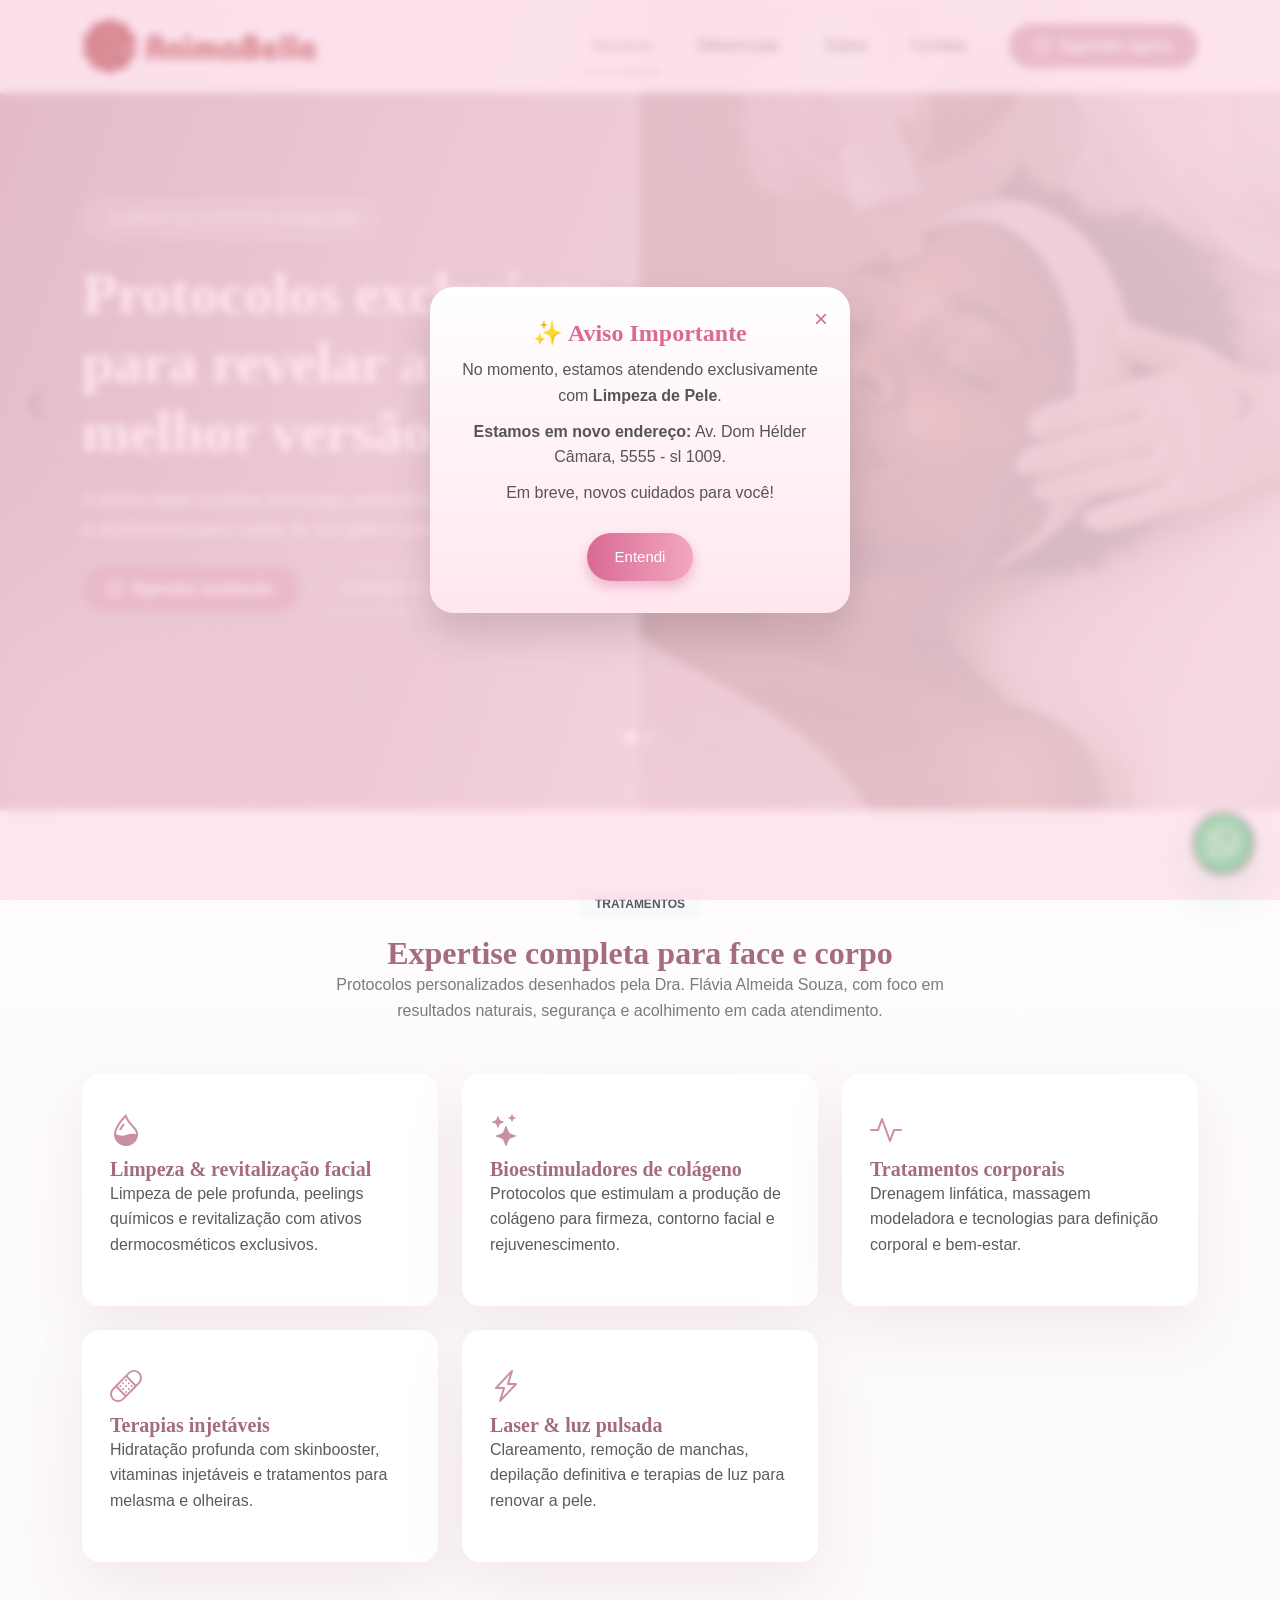
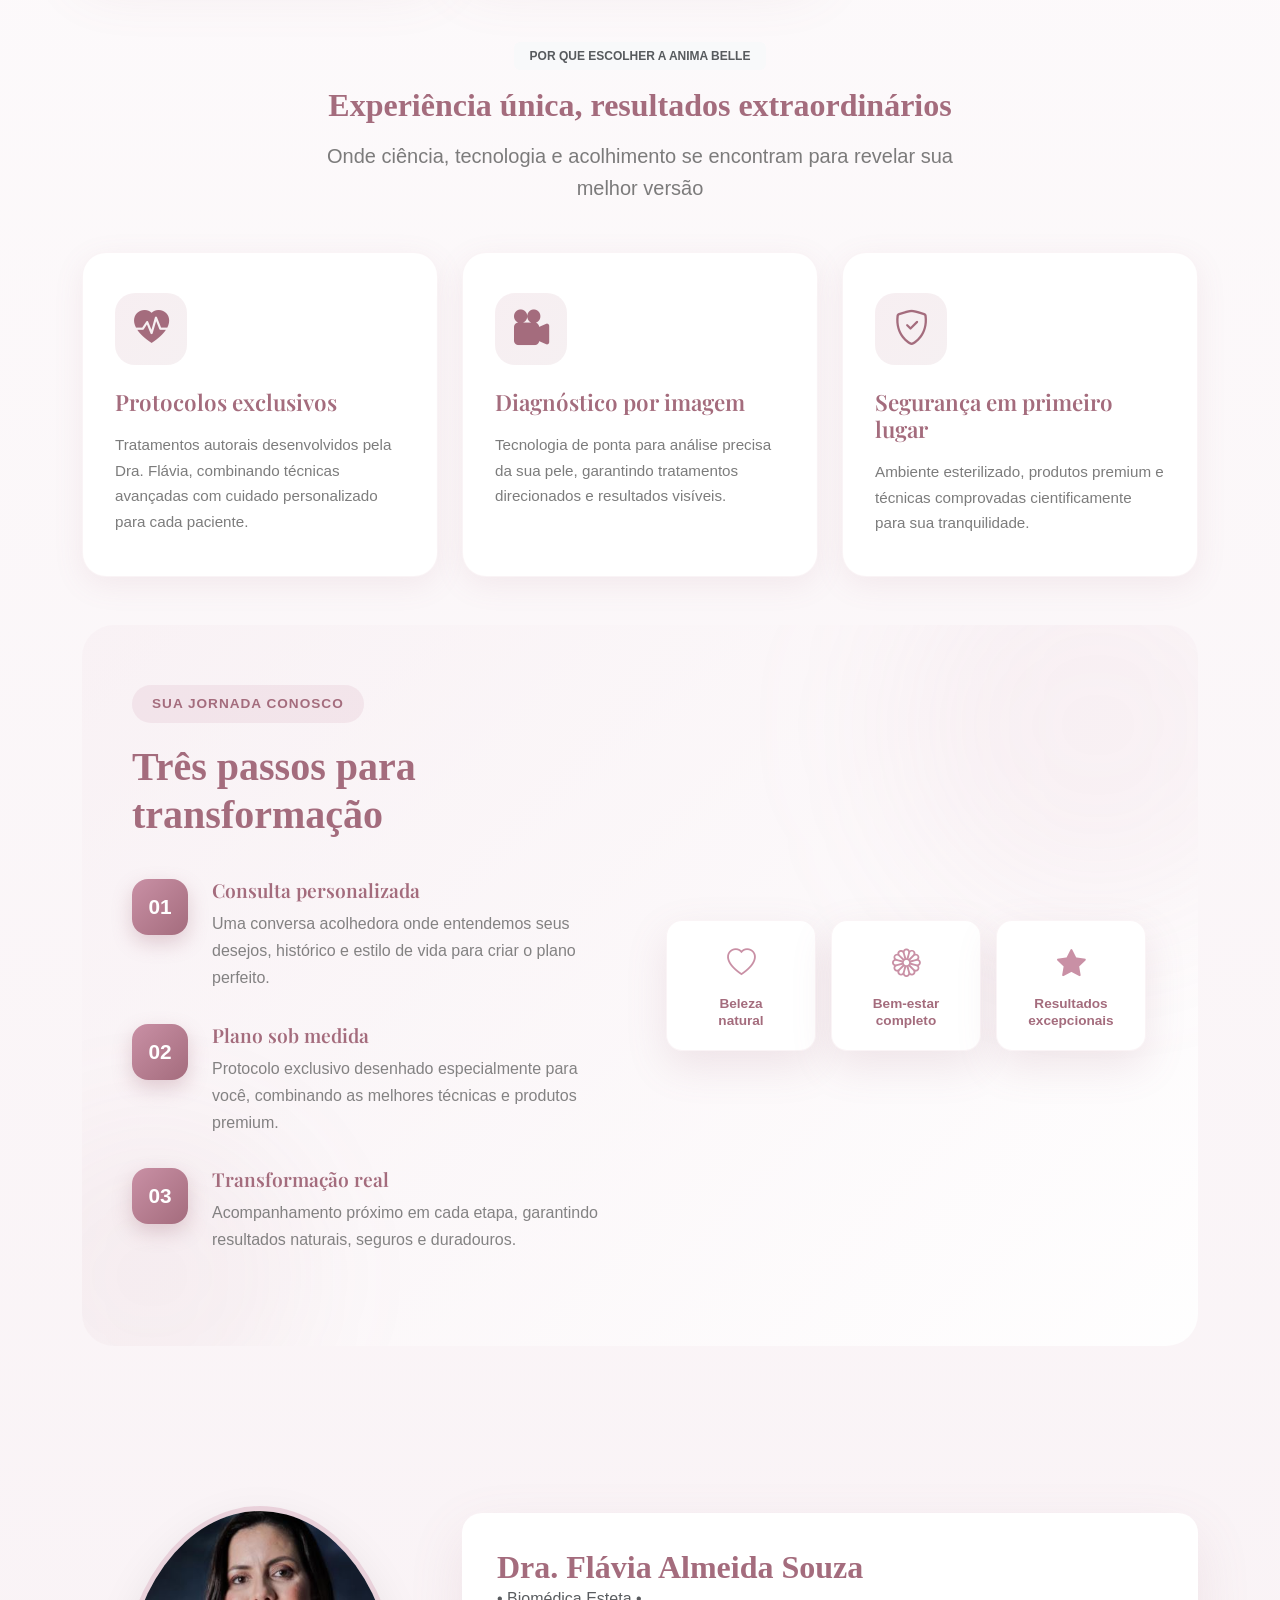
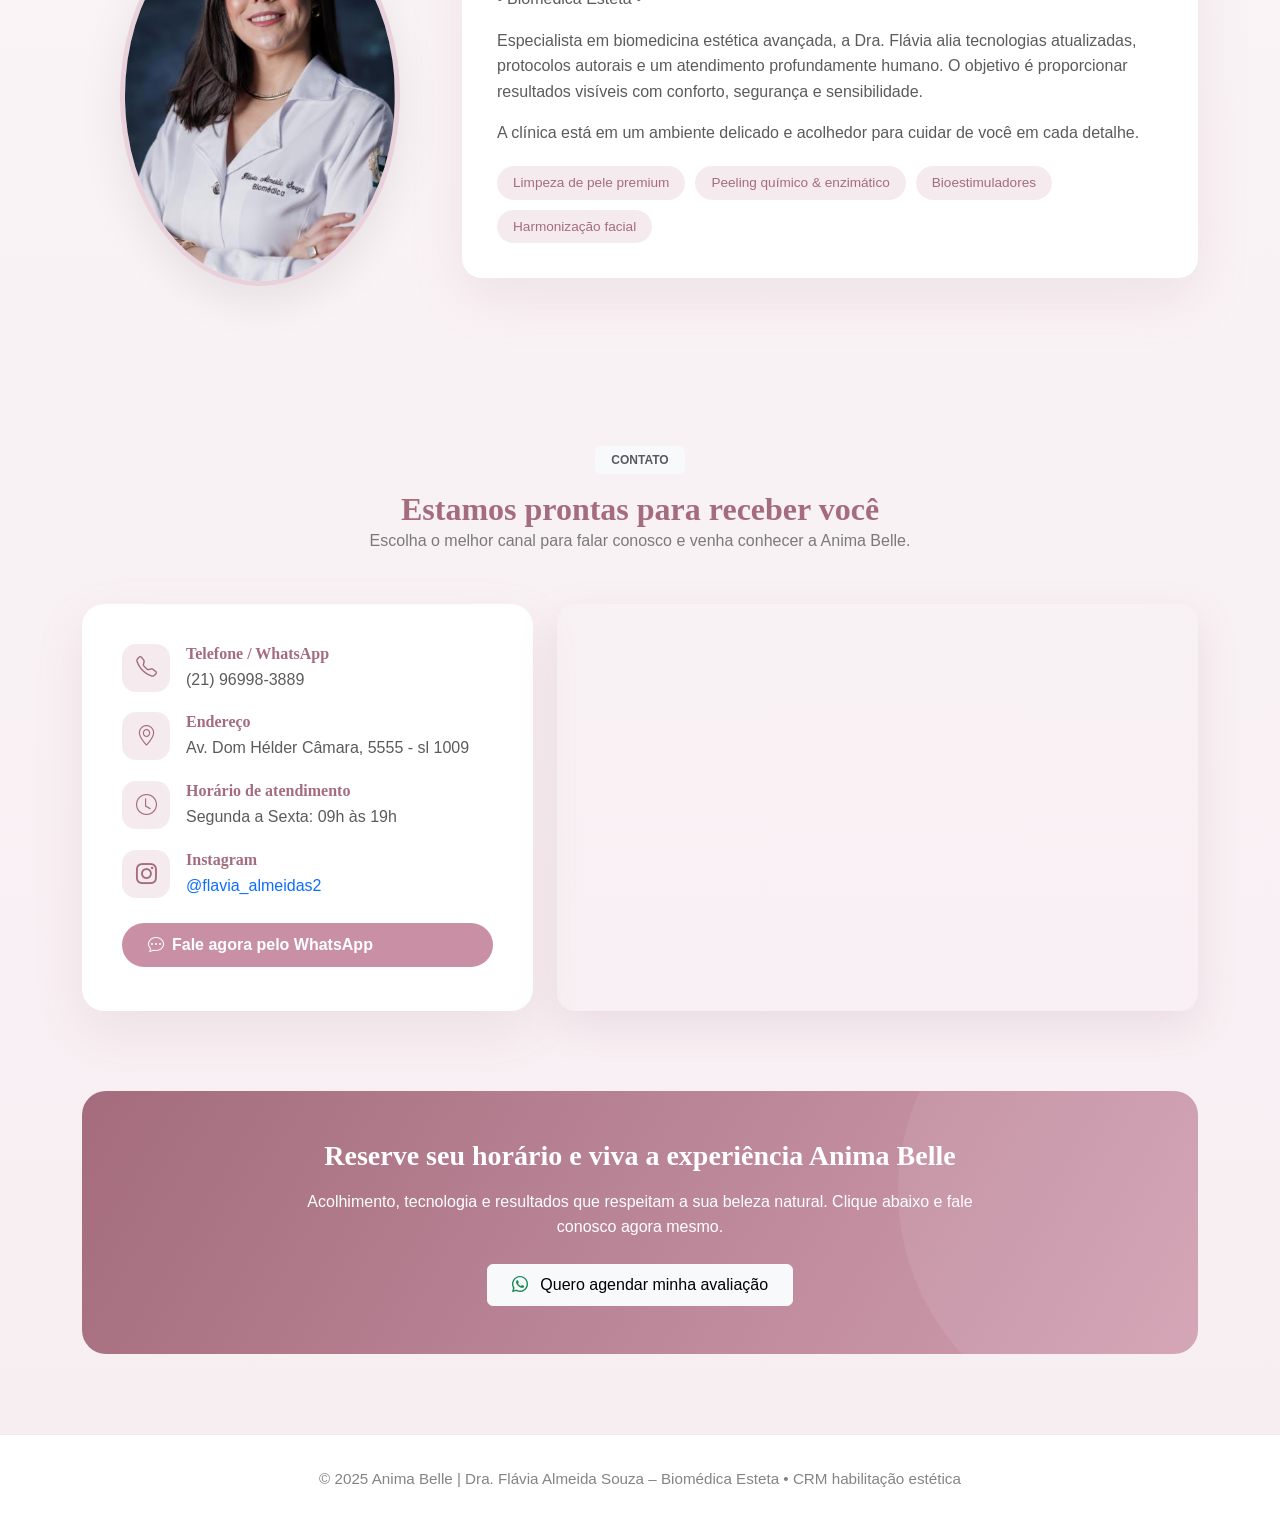
==== index.html @ 389ab857 "Update index.html" ====
<!DOCTYPE html>
<html lang="pt-BR">
<head>
  <meta charset="UTF-8">
  <meta name="viewport" content="width=device-width, initial-scale=1.0">
  <meta http-equiv="X-UA-Compatible" content="IE=edge">
  
  <!-- Primary Meta Tags -->
  <title>AnimaBelle | Clínica de Estética Avançada no Méier, Rio de Janeiro</title>
  <meta name="title" content="AnimaBelle | Clínica de Estética Avançada no Méier, Rio de Janeiro">
  <meta name="description" content="Clínica de estética avançada com protocolos exclusivos da Dra. Flávia Almeida Souza. Tratamentos faciais e corporais no Rio de Janeiro.">
  <meta name="keywords" content="clínica estética, estética facial, estética corporal, Méier, Rio de Janeiro, Dra. Flávia Almeida Souza, biomedicina estética">
  <meta name="author" content="AnimaBelle">
  <meta name="robots" content="index, follow">
  <meta name="language" content="Portuguese">
  
  <!-- Open Graph / Facebook -->
  <meta property="og:type" content="website">
  <meta property="og:url" content="https://animabelle.com.br/">
  <meta property="og:title" content="AnimaBelle | Clínica de Estética Avançada">
  <meta property="og:description" content="Protocolos exclusivos para revelar a sua melhor versão. Clínica de estética avançada no Méier, Rio de Janeiro.">
  <meta property="og:image" content="https://animabelle.com.br/imagens/logo4.png">
  
  <!-- Twitter -->
  <meta property="twitter:card" content="summary_large_image">
  <meta property="twitter:url" content="https://animabelle.com.br/">
  <meta property="twitter:title" content="AnimaBelle | Clínica de Estética Avançada">
  <meta property="twitter:description" content="Protocolos exclusivos para revelar a sua melhor versão. Clínica de estética avançada no Méier, Rio de Janeiro.">
  <meta property="twitter:image" content="https://animabelle.com.br/imagens/logo2.png">
  
  <!-- Favicon (URL absoluta para o Google exibir o logo nos resultados de busca) -->
  <link rel="icon" type="image/png" sizes="48x48" href="https://www.animabelle.com.br/imagens/logo2.png">
  <link rel="icon" type="image/png" sizes="32x32" href="https://www.animabelle.com.br/imagens/logo2.png">
  <link rel="icon" type="image/png" sizes="16x16" href="https://www.animabelle.com.br/imagens/logo2.png">
  <link rel="apple-touch-icon" sizes="180x180" href="https://www.animabelle.com.br/imagens/logo2.png">
  <link rel="shortcut icon" href="https://www.animabelle.com.br/imagens/logo2.png">
  
  <!-- Preconnect para performance -->
  <link rel="preconnect" href="https://fonts.googleapis.com">
  <link rel="preconnect" href="https://fonts.gstatic.com" crossorigin>
  <link rel="dns-prefetch" href="https://cdn.jsdelivr.net">
  <link rel="dns-prefetch" href="https://www.googletagmanager.com">
  
  <!-- Google Analytics -->
  <script async src="https://www.googletagmanager.com/gtag/js?id=G-XXXXXXXXXX"></script>
  <script>
    window.dataLayer = window.dataLayer || [];
    function gtag(){dataLayer.push(arguments);}
    gtag('js', new Date());
    gtag('config', 'G-XXXXXXXXXX', {
      'anonymize_ip': true,
      'cookie_flags': 'SameSite=None;Secure'
    });
  </script>

  <!-- Stylesheets -->
  <link href="https://cdn.jsdelivr.net/npm/bootstrap@5.3.3/dist/css/bootstrap.min.css" rel="stylesheet" crossorigin="anonymous">
  <link href="https://fonts.googleapis.com/css2?family=Playfair+Display:wght@500;700&family=Poppins:wght@300;400;600&display=swap" rel="stylesheet" crossorigin="anonymous">
  <link rel="stylesheet" href="https://cdn.jsdelivr.net/npm/bootstrap-icons@1.11.3/font/bootstrap-icons.min.css" crossorigin="anonymous">
  <link rel="stylesheet" href="css/style.css">
  
  <!-- Fallback para navegadores antigos -->
  <style>
    /* Fallback caso CSS não carregue */
    body { font-family: Arial, sans-serif; }
    h1, h2, h3, h4, h5, h6 { font-family: Georgia, serif; }
  </style>
</head>
<body>
  <nav class="navbar navbar-expand-lg navbar-light fixed-top">
    <div class="container py-2">
      <a class="navbar-brand" href="#hero" aria-label="AnimaBelle - Página inicial">
        <img src="imagens/logo1.png" alt="AnimaBelle - Clínica de Estética Avançada" width="150" height="50" loading="eager">
      </a>
      <button class="navbar-toggler" type="button" data-bs-toggle="collapse" data-bs-target="#navbarMenu" aria-controls="navbarMenu" aria-expanded="false" aria-label="Alternar navegação">
        <span class="navbar-toggler-icon"></span>
      </button>
      <div class="collapse navbar-collapse" id="navbarMenu">
        <ul class="navbar-nav ms-auto align-items-lg-center gap-lg-2">
          <li class="nav-item"><a class="nav-link active" href="#servicos">Serviços</a></li>
          <li class="nav-item"><a class="nav-link" href="#diferenciais">Diferenciais</a></li>
          <li class="nav-item"><a class="nav-link" href="#sobre">Sobre</a></li>
          <li class="nav-item"><a class="nav-link" href="#contato">Contato</a></li>
          <li class="nav-item ms-lg-3">
            <a href="#" target="_blank" class="btn btn-highlight wa-link">
              <i class="bi bi-whatsapp"></i> Agendar agora
            </a>
          </li>
        </ul>
      </div>
    </div>
  </nav>

  <section id="hero">
    <div id="heroCarousel" class="carousel slide carousel-fade hero-carousel" data-bs-ride="carousel">
      <div class="carousel-indicators">
        <button type="button" data-bs-target="#heroCarousel" data-bs-slide-to="0" class="active" aria-current="true" aria-label="Banner 1"></button>
        <button type="button" data-bs-target="#heroCarousel" data-bs-slide-to="1" aria-label="Banner 2"></button>
      </div>
      <div class="carousel-inner">
        <div class="carousel-item active">
          <div class="hero hero-slide hero-slide-1">
            <div class="container">
              <div class="row align-items-center g-4">
                <div class="col-lg-6">
                  <div class="hero-content">
                    <div class="badge-soft">
                      <i class="bi bi-sparkles"></i> Clínica de Estética Avançada
                    </div>
                    <h1>Protocolos exclusivos para revelar a sua melhor versão</h1>
                    <p class="lead mb-4">A Anima Belle combina tecnologia avançada, conhecimento científico e acolhimento para cuidar da sua pele e autoestima em cada etapa.</p>
                    <div class="d-flex flex-wrap gap-3">
                      <a href="#" target="_blank" class="btn btn-highlight wa-link">
                        <i class="bi bi-whatsapp"></i> Agendar avaliação
                      </a>
                      <a href="#servicos" class="btn btn-outline-light px-4 py-2">Conheça os serviços</a>
                    </div>
                  </div>
                </div>
              </div>
            </div>
          </div>
        </div>
        <div class="carousel-item">
          <div class="hero hero-slide hero-slide-2">
            <div class="container">
              <div class="row align-items-center g-4">
                <div class="col-lg-6">
                  <div class="hero-content">
                    <div class="badge-soft">
                      <i class="bi bi-heart-pulse"></i> Experiência premium
                    </div>
                    <h1>Resultados naturais com cuidado acolhedor</h1>
                    <p class="lead mb-4">De procedimentos faciais a corporais, cada protocolo é personalizado para que você se sinta confiante, radiante e tranquila em cada visita.</p>
                    <div class="d-flex flex-wrap gap-3">
                      <a href="#" target="_blank" class="btn btn-highlight wa-link">
                        <i class="bi bi-calendar-heart"></i> Agende sua consulta
                      </a>
                      <a href="#sobre" class="btn btn-outline-light px-4 py-2">Conheça a Dra. Flávia</a>
                    </div>
                  </div>
                </div>
              </div>
            </div>
          </div>
        </div>
      </div>
      <button class="carousel-control-prev" type="button" data-bs-target="#heroCarousel" data-bs-slide="prev">
        <span class="carousel-control-prev-icon" aria-hidden="true"></span>
        <span class="visually-hidden">Anterior</span>
      </button>
      <button class="carousel-control-next" type="button" data-bs-target="#heroCarousel" data-bs-slide="next">
        <span class="carousel-control-next-icon" aria-hidden="true"></span>
        <span class="visually-hidden">Próximo</span>
      </button>
    </div>
  </section>

  <section id="servicos">
    <div class="container">
      <div class="section-header text-center">
        <span class="badge bg-light text-uppercase text-muted px-3 py-2 mb-3">Tratamentos</span>
        <h2>Expertise completa para face e corpo</h2>
        <p>Protocolos personalizados desenhados pela Dra. Flávia Almeida Souza, com foco em resultados naturais, segurança e acolhimento em cada atendimento.</p>
      </div>

      <div class="row g-4">
        <div class="col-md-6 col-lg-4">
          <div class="service-card">
            <i class="bi bi-droplet-half"></i>
            <h5>Limpeza & revitalização facial</h5>
            <p>Limpeza de pele profunda, peelings químicos e revitalização com ativos dermocosméticos exclusivos.</p>
          </div>
        </div>
        <div class="col-md-6 col-lg-4">
          <div class="service-card">
            <i class="bi bi-stars"></i>
            <h5>Bioestimuladores de colágeno</h5>
            <p>Protocolos que estimulam a produção de colágeno para firmeza, contorno facial e rejuvenescimento.</p>
          </div>
        </div>
        <div class="col-md-6 col-lg-4">
          <div class="service-card">
            <i class="bi bi-activity"></i>
            <h5>Tratamentos corporais</h5>
            <p>Drenagem linfática, massagem modeladora e tecnologias para definição corporal e bem-estar.</p>
          </div>
        </div>
        <div class="col-md-6 col-lg-4">
          <div class="service-card">
            <i class="bi bi-bandaid"></i>
            <h5>Terapias injetáveis</h5>
            <p>Hidratação profunda com skinbooster, vitaminas injetáveis e tratamentos para melasma e olheiras.</p>
          </div>
        </div>
        <div class="col-md-6 col-lg-4">
          <div class="service-card">
            <i class="bi bi-lightning-charge"></i>
            <h5>Laser & luz pulsada</h5>
            <p>Clareamento, remoção de manchas, depilação definitiva e terapias de luz para renovar a pele.</p>
          </div>
        </div>
              </div>
    </div>
  </section>

  <section id="diferenciais" class="pt-0">
    <div class="container">
      <div class="section-header text-center mb-5">
        <span class="badge bg-light text-uppercase text-muted px-3 py-2 mb-3">Por que escolher a Anima Belle</span>
        <h2 class="mb-3">Experiência única, resultados extraordinários</h2>
        <p class="lead">Onde ciência, tecnologia e acolhimento se encontram para revelar sua melhor versão</p>
      </div>

      <div class="row g-4 mb-5">
        <div class="col-lg-4 col-md-6">
          <div class="differential-card">
            <div class="differential-icon">
              <i class="bi bi-heart-pulse-fill"></i>
            </div>
            <h4>Protocolos exclusivos</h4>
            <p class="mb-0">Tratamentos autorais desenvolvidos pela Dra. Flávia, combinando técnicas avançadas com cuidado personalizado para cada paciente.</p>
          </div>
        </div>
        <div class="col-lg-4 col-md-6">
          <div class="differential-card">
            <div class="differential-icon">
              <i class="bi bi-camera-reels-fill"></i>
            </div>
            <h4>Diagnóstico por imagem</h4>
            <p class="mb-0">Tecnologia de ponta para análise precisa da sua pele, garantindo tratamentos direcionados e resultados visíveis.</p>
          </div>
        </div>
        <div class="col-lg-4 col-md-6">
          <div class="differential-card">
            <div class="differential-icon">
              <i class="bi bi-shield-check"></i>
            </div>
            <h4>Segurança em primeiro lugar</h4>
            <p class="mb-0">Ambiente esterilizado, produtos premium e técnicas comprovadas cientificamente para sua tranquilidade.</p>
          </div>
        </div>
      </div>

      <div class="journey-section">
        <div class="row align-items-center g-5">
          <div class="col-lg-6">
            <div class="journey-content">
              <span class="journey-badge">Sua jornada conosco</span>
              <h2 class="mb-4">Três passos para transformação</h2>
              <div class="journey-steps">
                <div class="journey-step">
                  <div class="journey-step-number">01</div>
                  <div class="journey-step-content">
                    <h5>Consulta personalizada</h5>
                    <p>Uma conversa acolhedora onde entendemos seus desejos, histórico e estilo de vida para criar o plano perfeito.</p>
                  </div>
                </div>
                <div class="journey-step">
                  <div class="journey-step-number">02</div>
                  <div class="journey-step-content">
                    <h5>Plano sob medida</h5>
                    <p>Protocolo exclusivo desenhado especialmente para você, combinando as melhores técnicas e produtos premium.</p>
                  </div>
                </div>
                <div class="journey-step">
                  <div class="journey-step-number">03</div>
                  <div class="journey-step-content">
                    <h5>Transformação real</h5>
                    <p>Acompanhamento próximo em cada etapa, garantindo resultados naturais, seguros e duradouros.</p>
                  </div>
                </div>
              </div>
            </div>
          </div>
          <div class="col-lg-6">
            <div class="journey-visual">
              <div class="journey-card journey-card-1">
                <i class="bi bi-heart"></i>
                <span>Beleza<br>natural</span>
              </div>
              <div class="journey-card journey-card-2">
                <i class="bi bi-flower1"></i>
                <span>Bem-estar<br>completo</span>
              </div>
              <div class="journey-card journey-card-3">
                <i class="bi bi-star-fill"></i>
                <span>Resultados<br>excepcionais</span>
              </div>
            </div>
          </div>
        </div>
      </div>
    </div>
  </section>

  <section id="sobre">
    <div class="container">
      <div class="row align-items-center g-4">
        <div class="col-lg-4 text-center">
          <img src="Flavia.JPG" alt="Dra. Flávia Almeida Souza - Biomédica Esteta especialista em estética avançada" class="profile-img" width="280" height="380" loading="lazy">
        </div>
        <div class="col-lg-8">
          <div class="about-card">
            <h2>Dra. Flávia Almeida Souza</h2>
            <p class="text-muted mb-3">• Biomédica Esteta •</p>
            <p>Especialista em biomedicina estética avançada, a Dra. Flávia alia tecnologias atualizadas, protocolos autorais e um atendimento profundamente humano. O objetivo é proporcionar resultados visíveis com conforto, segurança e sensibilidade.</p>
            <p>A clínica está em um ambiente delicado e acolhedor para cuidar de você em cada detalhe.</p>
            <div class="tag-list">
              <span>Limpeza de pele premium</span>
              <span>Peeling químico & enzimático</span>
              <span>Bioestimuladores</span>
              <span>Harmonização facial</span>
            </div>
          </div>
        </div>
      </div>
    </div>
  </section>



  <section id="contato">
    <div class="container">
      <div class="section-header text-center">
        <span class="badge bg-light text-uppercase text-muted px-3 py-2 mb-3">Contato</span>
        <h2>Estamos prontas para receber você</h2>
        <p>Escolha o melhor canal para falar conosco e venha conhecer a Anima Belle.</p>
      </div>
      <div class="row g-4 align-items-stretch">
        <div class="col-lg-5">
          <div class="contact-section h-100">
            <div class="contact-item">
              <div class="contact-icon"><i class="bi bi-telephone"></i></div>
              <div>
                <h6 class="mb-1">Telefone / WhatsApp</h6>
                <a href="#" target="_blank" class="text-decoration-none text-reset wa-link"><span class="wa-display"></span></a>
              </div>
            </div>
            <div class="contact-item">
              <div class="contact-icon"><i class="bi bi-geo-alt"></i></div>
              <div>
                <h6 class="mb-1">Endereço</h6>
                <p class="mb-0">Av. Dom Hélder Câmara, 5555 - sl 1009</p>
                <small class="text-muted"></small>
              </div>
            </div>
            <div class="contact-item">
              <div class="contact-icon"><i class="bi bi-clock"></i></div>
              <div>
                <h6 class="mb-1">Horário de atendimento</h6>
                <p class="mb-0">Segunda a Sexta: 09h às 19h</p>
              </div>
            </div>
            <div class="contact-item mb-0">
              <div class="contact-icon"><i class="bi bi-instagram"></i></div>
              <div>
                <h6 class="mb-1">Instagram</h6>
                <a href="https://www.instagram.com/flavia_almeidas2" target="_blank" class="text-decoration-none">@flavia_almeidas2</a>
              </div>
            </div>
            <div class="mt-4">
              <a href="#" target="_blank" class="btn btn-highlight w-100 wa-link">
                <i class="bi bi-chat-dots"></i> Fale agora pelo WhatsApp
              </a>
            </div>
          </div>
        </div>
        <div class="col-lg-7">
          <div class="map-container">
            <iframe 
              src="https://www.google.com/maps?q=Av.+Dom+Hélder+Câmara,+5555+-+sl+1009,+Rio+de+Janeiro&output=embed" 
              title="Localização da Clínica AnimaBelle - Av. Dom Hélder Câmara, 5555"
              allowfullscreen 
              loading="lazy"
              aria-label="Mapa com localização da Clínica AnimaBelle">
            </iframe>
          </div>
        </div>
      </div>
    </div>
  </section>

  <section class="pt-0">
    <div class="container">
      <div class="cta-banner">
        <div class="row align-items-center justify-content-center">
          <div class="col-lg-8">
            <h3 class="mb-3 text-white">Reserve seu horário e viva a experiência Anima Belle</h3>
            <p class="mb-4">Acolhimento, tecnologia e resultados que respeitam a sua beleza natural. Clique abaixo e fale conosco agora mesmo.</p>
            <a href="#" target="_blank" class="btn btn-light px-4 py-2 wa-link">
              <i class="bi bi-whatsapp text-success me-2"></i> Quero agendar minha avaliação
            </a>
          </div>
        </div>
      </div>
    </div>
  </section>

  <!-- Botão flutuante: abre a caixa de conversa -->
  <button type="button" class="whatsapp-float chat-widget-toggle" id="chatWidgetToggle" aria-label="Abrir chat - Como podemos te ajudar?">
    <i class="bi bi-whatsapp"></i>
  </button>

  <!-- Caixa de conversa (chat widget) estilo chatbot -->
  <div id="chatWidget" class="chat-widget" aria-hidden="true">
    <div class="chat-widget-box">
      <div class="chat-widget-header">
        <div class="chat-widget-header-info">
          <span class="chat-widget-title">AnimaBelle</span>
          <span class="chat-widget-subtitle">Como podemos te ajudar?</span>
        </div>
        <button type="button" class="chat-widget-close" id="chatWidgetClose" aria-label="Fechar chat">
          <i class="bi bi-x-lg"></i>
        </button>
      </div>
      <div class="chat-widget-body">
        <div class="chat-step chat-step-home" id="chatStepHome">
          <div class="chat-msg chat-msg-bot">
            <p>Olá! Que bom ter você aqui 😊</p>
            <p>Sou a assistente virtual da AnimaBelle e estou pronta para te ajudar no que precisar.</p>
            <p class="chat-msg-hint">Escolha uma opção abaixo ou fale direto conosco pelo WhatsApp:</p>
          </div>
          <div class="chat-quick-actions">
            <button type="button" class="chat-quick-btn" data-action="agendar">
              <i class="bi bi-calendar-check"></i> Agendar avaliação
            </button>
            <button type="button" class="chat-quick-btn" data-action="servicos">
              <i class="bi bi-stars"></i> Conhecer os serviços
            </button>
            <button type="button" class="chat-quick-btn chat-quick-wa" data-action="whatsapp">
              <i class="bi bi-whatsapp"></i> Falar no WhatsApp
            </button>
          </div>
        </div>
        <div class="chat-step chat-step-agendar" id="chatStepAgendar" hidden>
          <div class="chat-msg chat-msg-bot">
            <p>Ótimo! Para agendar sua avaliação, preencha seus dados abaixo. Em seguida você será direcionado ao nosso WhatsApp.</p>
          </div>
          <form id="chatFormAgendar" class="chat-form-agendar" novalidate>
            <div class="chat-form-group">
              <label for="chatNome">Nome completo</label>
              <input type="text" id="chatNome" name="nome" required placeholder="Seu nome completo" autocomplete="name">
            </div>
            <div class="chat-form-group">
              <label for="chatEmail">E-mail</label>
              <input type="email" id="chatEmail" name="email" required placeholder="seu@email.com" autocomplete="email">
            </div>
            <div class="chat-form-group">
              <label for="chatCelular">Celular (WhatsApp)</label>
              <input type="tel" id="chatCelular" name="celular" required placeholder="(21) 99999-9999" autocomplete="tel">
            </div>
            <div class="chat-form-actions">
              <button type="button" class="chat-btn-back" id="chatAgendarVoltar">Voltar</button>
              <button type="submit" class="chat-btn-submit" id="chatBtnSubmit">
                <i class="bi bi-send"></i> Enviar
              </button>
            </div>
          </form>
        </div>
        <div class="chat-step chat-step-success" id="chatStepSuccess" hidden>
          <div class="chat-msg chat-msg-bot chat-msg-success">
            <p><i class="bi bi-check-circle-fill"></i></p>
            <p><strong>Recebemos seus dados!</strong></p>
            <p>Em breve entramos em contato pelo WhatsApp. Você também pode nos chamar agora:</p>
          </div>
          <button type="button" class="chat-quick-btn chat-quick-wa" id="chatAbrirWhatsApp">
            <i class="bi bi-whatsapp"></i> Abrir WhatsApp agora
          </button>
        </div>
      </div>
    </div>
  </div>

  <footer class="text-center">
    <div class="container">
      <p>© 2025 Anima Belle | Dra. Flávia Almeida Souza – Biomédica Esteta • CRM habilitação estética</p>
    </div>
  </footer>

  <!-- Scripts -->
  <script src="https://cdn.jsdelivr.net/npm/bootstrap@5.3.3/dist/js/bootstrap.bundle.min.js"></script>
  <script src="js/main.js" defer></script>


  <!-- POP-UP INFORMATIVO-->
<div id="avisoPopup" class="popup-overlay">
  <div class="popup-box">
    <button class="popup-close" id="btnFechar">×</button>
    <h2>✨ Aviso Importante</h2>
    <p>
      No momento, estamos atendendo exclusivamente com
      <strong>Limpeza de Pele</strong>.
    </p>
    <p><strong>Estamos em novo endereço:</strong> Av. Dom Hélder Câmara, 5555 - sl 1009.</p>
    <p>Em breve, novos cuidados para você!</p>
    <button class="popup-btn" id="btnEntendi">Entendi</button>
  </div>
</div>
<script>
  const popup = document.getElementById("avisoPopup");
  const btnFechar = document.getElementById("btnFechar");
  const btnEntendi = document.getElementById("btnEntendi");

  function fecharPopup() {
    popup.style.display = "none";
  }

  btnFechar.addEventListener("click", fecharPopup);
  btnEntendi.addEventListener("click", fecharPopup);

  window.addEventListener("load", () => {
    popup.style.display = "flex";
  });
</script>




</body>
</html>
---- css/style.css ----
/* ============================================
   ANIMABELLE - CLÍNICA DE ESTÉTICA AVANÇADA
   Stylesheet Principal
   Versão: 1.0.0
   ============================================ */

/* ============================================
   1. VARIÁVEIS CSS (Custom Properties)
   ============================================ */
:root {
  --rosa-claro: #f7eef2;
  --rosa: #c990a5;
  --rosa-escuro: #a46c7d;
  --cinza: #5b5b5b;
  
  /* Transições padrão */
  --transition-base: 0.3s ease;
  --transition-slow: 0.4s ease;
  
  /* Espaçamentos */
  --spacing-xs: 0.5rem;
  --spacing-sm: 1rem;
  --spacing-md: 2rem;
  --spacing-lg: 3rem;
}

/* ============================================
   2. RESET E BASE
   ============================================ */
html {
  scroll-behavior: smooth;
  -webkit-font-smoothing: antialiased;
  -moz-osx-font-smoothing: grayscale;
}

body {
  font-family: 'Poppins', -apple-system, BlinkMacSystemFont, 'Segoe UI', Roboto, 'Helvetica Neue', Arial, sans-serif;
  background: #fff;
  background: linear-gradient(180deg, #fff 0%, #f7eef2 100%);
  background: linear-gradient(180deg, #fff 0%, var(--rosa-claro) 100%);
  color: #5b5b5b;
  color: var(--cinza);
  line-height: 1.6;
  overflow-x: hidden;
  margin: 0;
  padding: 0;
}

/* Tipografia */
h1, h2, h3, h4, h5, h6 {
  font-family: 'Playfair Display', Georgia, 'Times New Roman', serif;
  color: #a46c7d;
  color: var(--rosa-escuro);
  line-height: 1.2;
  font-weight: 600;
  margin: 0;
}

/* ============================================
   3. NAVEGAÇÃO (NAVBAR)
   ============================================ */
.navbar {
  background: rgba(255, 255, 255, 0.85);
  backdrop-filter: blur(10px);
  border-bottom: 1px solid rgba(201, 144, 165, 0.2);
  transition: all 0.3s ease;
}

.navbar.scrolled {
  background: #fff;
  box-shadow: 0 4px 14px rgba(0, 0, 0, 0.08);
}

.navbar-brand img {
  height: 50px;
  width: auto;
  display: block;
  transform: scale(1.2);
  transform-origin: left center;
}

.nav-link {
  position: relative;
  margin: 0 10px;
  font-weight: 500;
  color: var(--cinza) !important;
}

.nav-link::after {
  content: '';
  position: absolute;
  left: 0;
  bottom: -6px;
  width: 100%;
  height: 2px;
  background: var(--rosa);
  opacity: 0;
  transform: translateY(4px);
  transition: all 0.3s;
}

.nav-link:hover,
.nav-link.active {
  color: var(--rosa-escuro) !important;
}

.nav-link:hover::after,
.nav-link.active::after {
  opacity: 1;
  transform: translateY(0);
}

.navbar-toggler {
  border: none;
}

.navbar-toggler:focus {
  box-shadow: none;
}

.btn-highlight {
  display: inline-flex;
  align-items: center;
  gap: 8px;
  background: #c990a5;
  background: var(--rosa);
  color: #fff !important;
  border: none;
  border-radius: 999px;
  padding: 10px 26px;
  font-weight: 600;
  transition: all 0.3s ease;
  text-decoration: none;
  cursor: pointer;
}

.btn-highlight:hover {
  background: #a46c7d;
  background: var(--rosa-escuro);
  color: #fff !important;
  transform: translateY(-2px);
  text-decoration: none;
}

#hero {
  padding: 0;
}

.hero {
  position: relative;
  min-height: 90vh;
  display: flex;
  align-items: center;
  background: linear-gradient(110deg, rgba(164, 108, 125, 0.75), rgba(247, 238, 242, 0.65));
  color: #fff;
  overflow: hidden;
}

.hero::before,
.hero::after {
  content: '';
  position: absolute;
  border-radius: 50%;
  filter: blur(80px);
  opacity: 0.5;
  z-index: 0;
}

.hero::before {
  width: 420px;
  height: 420px;
  background: rgba(255, 255, 255, 0.15);
  top: -120px;
  right: -160px;
}

.hero::after {
  width: 360px;
  height: 360px;
  background: rgba(247, 238, 242, 0.4);
  bottom: -120px;
  left: -120px;
}

.hero-content {
  position: relative;
  z-index: 2;
  max-width: 550px;
}

.hero h1 {
  font-size: clamp(2.6rem, 5vw, 3.6rem);
  color: #fff;
  margin-bottom: 20px;
}

.hero .lead {
  font-size: 1.1rem;
  color: rgba(255, 255, 255, 0.9);
}

.hero-carousel .carousel-item {
  transition: opacity 0.8s ease-in-out;
}

.hero-carousel .carousel-item .hero {
  min-height: 90vh;
}

.hero-carousel .carousel-control-prev,
.hero-carousel .carousel-control-next {
  width: 4.5rem;
}

.hero-carousel .carousel-control-prev-icon,
.hero-carousel .carousel-control-next-icon {
  filter: invert(1);
}

.hero-carousel .carousel-indicators {
  bottom: 40px;
}

.hero-carousel .carousel-indicators [data-bs-target] {
  width: 12px;
  height: 12px;
  border-radius: 50%;
  background-color: rgba(255, 255, 255, 0.6);
}

.hero-carousel .carousel-indicators .active {
  background-color: #fff;
}


.hero-slide-1 {
  background: linear-gradient(110deg, rgba(164, 108, 125, 0.75), rgba(247, 238, 242, 0.65)),
    url('../imagens/banner1.png') center right/50% no-repeat;
}

.hero-slide-2 {
  background: linear-gradient(110deg, rgba(201, 144, 165, 0.75), rgba(164, 108, 125, 0.65)),
    url('../imagens/banner2.png') center right/50% no-repeat;
}

.badge-soft {
  background: rgba(255, 255, 255, 0.15);
  color: #fff;
  border: 1px solid rgba(255, 255, 255, 0.3);
  border-radius: 999px;
  padding: 8px 18px;
  font-size: 0.85rem;
  letter-spacing: 1px;
  text-transform: uppercase;
  margin-bottom: 20px;
  display: inline-flex;
  align-items: center;
  gap: 8px;
}

section {
  padding: 80px 0;
}

.section-header {
  max-width: 680px;
  margin: 0 auto 50px;
}

.section-header p {
  color: rgba(91, 91, 91, 0.8);
}

/* ============================================
   7. CARDS DE SERVIÇOS
   ============================================ */
.service-card {
  height: 100%;
  border: 0;
  border-radius: 18px;
  padding: 32px 28px;
  background: #fff;
  box-shadow: 0 22px 60px rgba(164, 108, 125, 0.12);
  transition: transform var(--transition-slow), box-shadow var(--transition-slow);
}

.service-card:hover {
  transform: translateY(-6px);
  box-shadow: 0 28px 70px rgba(164, 108, 125, 0.2);
}

.service-card i {
  font-size: 2rem;
  color: var(--rosa);
  margin-bottom: 18px;
}

.service-card h5 {
  color: var(--rosa-escuro);
  font-weight: 600;
}

.differential-card {
  background: #fff;
  border-radius: 24px;
  padding: 40px 32px;
  height: 100%;
  box-shadow: 0 8px 30px rgba(164, 108, 125, 0.1);
  transition: all 0.4s cubic-bezier(0.4, 0, 0.2, 1);
  border: 1px solid rgba(201, 144, 165, 0.1);
  position: relative;
  overflow: hidden;
}

.differential-card::before {
  content: '';
  position: absolute;
  top: 0;
  left: 0;
  width: 100%;
  height: 4px;
  background: linear-gradient(90deg, var(--rosa), var(--rosa-escuro));
  transform: scaleX(0);
  transform-origin: left;
  transition: transform 0.4s ease;
}

.differential-card:hover {
  transform: translateY(-8px);
  box-shadow: 0 20px 50px rgba(164, 108, 125, 0.2);
  border-color: rgba(201, 144, 165, 0.3);
}

.differential-card:hover::before {
  transform: scaleX(1);
}

.differential-icon {
  width: 72px;
  height: 72px;
  border-radius: 20px;
  background: linear-gradient(135deg, rgba(201, 144, 165, 0.15), rgba(164, 108, 125, 0.1));
  display: flex;
  align-items: center;
  justify-content: center;
  margin-bottom: 24px;
  transition: all 0.4s ease;
}

.differential-card:hover .differential-icon {
  transform: scale(1.1) rotate(5deg);
  background: linear-gradient(135deg, rgba(201, 144, 165, 0.25), rgba(164, 108, 125, 0.2));
}

.differential-icon i {
  font-size: 2.2rem;
  color: var(--rosa-escuro);
}

.differential-card h4 {
  color: var(--rosa-escuro);
  font-size: 1.4rem;
  font-weight: 600;
  margin-bottom: 16px;
  font-family: 'Playfair Display', serif;
}

.differential-card p {
  color: rgba(91, 91, 91, 0.8);
  line-height: 1.7;
  font-size: 0.95rem;
}

.journey-section {
  background: linear-gradient(135deg, rgba(247, 238, 242, 0.6), rgba(255, 255, 255, 0.9));
  border-radius: 32px;
  padding: 60px 50px;
  position: relative;
  overflow: hidden;
}

.journey-section::before {
  content: '';
  position: absolute;
  width: 400px;
  height: 400px;
  border-radius: 50%;
  background: rgba(201, 144, 165, 0.08);
  filter: blur(80px);
  top: -100px;
  right: -100px;
  z-index: 0;
}

.journey-section::after {
  content: '';
  position: absolute;
  width: 300px;
  height: 300px;
  border-radius: 50%;
  background: rgba(164, 108, 125, 0.06);
  filter: blur(60px);
  bottom: -80px;
  left: -80px;
  z-index: 0;
}

.journey-content {
  position: relative;
  z-index: 1;
}

.journey-badge {
  display: inline-block;
  background: rgba(201, 144, 165, 0.15);
  color: var(--rosa-escuro);
  padding: 8px 20px;
  border-radius: 999px;
  font-size: 0.85rem;
  font-weight: 600;
  text-transform: uppercase;
  letter-spacing: 1px;
  margin-bottom: 20px;
}

.journey-content h2 {
  color: var(--rosa-escuro);
  font-size: 2.5rem;
  font-weight: 700;
}

.journey-steps {
  margin-top: 40px;
}

.journey-step {
  display: flex;
  gap: 24px;
  margin-bottom: 32px;
  align-items: flex-start;
  opacity: 0;
  animation: fadeInUp 0.6s ease forwards;
}

.journey-step:nth-child(1) {
  animation-delay: 0.1s;
}

.journey-step:nth-child(2) {
  animation-delay: 0.2s;
}

.journey-step:nth-child(3) {
  animation-delay: 0.3s;
}

.journey-step-number {
  min-width: 56px;
  height: 56px;
  border-radius: 16px;
  background: linear-gradient(135deg, var(--rosa), var(--rosa-escuro));
  color: #fff;
  display: flex;
  align-items: center;
  justify-content: center;
  font-size: 1.3rem;
  font-weight: 700;
  box-shadow: 0 8px 20px rgba(164, 108, 125, 0.3);
  flex-shrink: 0;
}

.journey-step-content h5 {
  color: var(--rosa-escuro);
  font-size: 1.2rem;
  font-weight: 600;
  margin-bottom: 8px;
  font-family: 'Playfair Display', serif;
}

.journey-step-content p {
  color: rgba(91, 91, 91, 0.75);
  line-height: 1.7;
  margin: 0;
}

.journey-visual {
  position: relative;
  display: flex;
  flex-direction: row;
  gap: 15px;
  justify-content: center;
  align-items: center;
  flex-wrap: wrap;
  z-index: 1;
}

.journey-card {
  background: #fff;
  border-radius: 16px;
  padding: 20px 16px;
  box-shadow: 0 15px 40px rgba(164, 108, 125, 0.15);
  display: flex;
  flex-direction: column;
  align-items: center;
  justify-content: center;
  gap: 8px;
  transition: all 0.4s ease;
  border: 1px solid rgba(201, 144, 165, 0.1);
  text-align: center;
  flex: 1;
  min-width: 120px;
  max-width: 150px;
}

.journey-card:hover {
  transform: translateY(-8px) scale(1.05);
  box-shadow: 0 20px 50px rgba(164, 108, 125, 0.25);
}

.journey-card i {
  font-size: 1.8rem;
  color: var(--rosa);
}

.journey-card span {
  font-weight: 600;
  color: var(--rosa-escuro);
  font-size: 0.85rem;
  text-align: center;
  line-height: 1.3;
}

.journey-card-1 {
  animation: float 3s ease-in-out infinite;
}

.journey-card-2 {
  animation: float 3s ease-in-out infinite 0.5s;
}

.journey-card-3 {
  animation: float 3s ease-in-out infinite 1s;
}

@keyframes fadeInUp {
  from {
    opacity: 0;
    transform: translateY(20px);
  }
  to {
    opacity: 1;
    transform: translateY(0);
  }
}

@keyframes float {
  0%, 100% {
    transform: translateY(0);
  }
  50% {
    transform: translateY(-15px);
  }
}

.profile-img {
  width: 280px;
  height: 380px;
  object-fit: cover;
  border-radius: 50%;
  border: 5px solid rgba(201, 144, 165, 0.35);
  box-shadow: 0 15px 45px rgba(0, 0, 0, 0.08);
}

.about-card {
  border: none;
  border-radius: 20px;
  background: #fff;
  box-shadow: 0 20px 55px rgba(164, 108, 125, 0.12);
  padding: 35px;
}

.tag-list {
  display: flex;
  flex-wrap: wrap;
  gap: 10px;
  margin-top: 20px;
}

.tag-list span {
  background: rgba(201, 144, 165, 0.18);
  color: var(--rosa-escuro);
  border-radius: 999px;
  padding: 6px 16px;
  font-size: 0.85rem;
}

.testimonial-card {
  border: none;
  border-radius: 18px;
  background: #fff;
  padding: 32px;
  height: 100%;
  box-shadow: 0 18px 45px rgba(164, 108, 125, 0.12);
  text-align: left;
}

.testimonial-card i {
  font-size: 2rem;
  color: var(--rosa);
  margin-bottom: 12px;
}

.testimonial-author {
  font-weight: 600;
  color: var(--rosa-escuro);
  margin-top: 18px;
}

.contact-section {
  background: #fff;
  border-radius: 22px;
  padding: 40px;
  box-shadow: 0 18px 50px rgba(164, 108, 125, 0.12);
  height: 100%;
  display: flex;
  flex-direction: column;
}

.map-container {
  height: 100%;
  border-radius: 18px;
  overflow: hidden;
  box-shadow: 0 14px 40px rgba(164, 108, 125, 0.15);
}

.contact-item {
  display: flex;
  gap: 16px;
  margin-bottom: 20px;
  align-items: flex-start;
}

.contact-icon {
  width: 48px;
  height: 48px;
  border-radius: 14px;
  background: rgba(201, 144, 165, 0.18);
  display: grid;
  place-items: center;
  color: var(--rosa-escuro);
  font-size: 1.3rem;
}

iframe {
  border: none;
  width: 100%;
  height: 100%;
  min-height: 400px;
}

.cta-banner {
  background: linear-gradient(120deg, rgba(164, 108, 125, 1), rgba(201, 144, 165, 0.85));
  border-radius: 24px;
  padding: 48px;
  color: #fff;
  text-align: center;
  position: relative;
  overflow: hidden;
}

.cta-banner::after {
  content: '';
  position: absolute;
  width: 480px;
  height: 480px;
  border-radius: 50%;
  background: rgba(255, 255, 255, 0.08);
  top: -140px;
  right: -180px;
}

.whatsapp-float {
  position: fixed;
  right: 26px;
  bottom: 26px;
  width: 62px;
  height: 62px;
  border-radius: 50%;
  background: #25d366;
  color: #fff;
  font-size: 30px;
  display: grid;
  place-items: center;
  box-shadow: 0 16px 35px rgba(37, 211, 102, 0.3);
  z-index: 1050;
  transition: transform 0.3s ease;
}

.whatsapp-float:hover {
  transform: translateY(-4px);
  color: #fff;
}

/* ============================================
   CHAT WIDGET - Caixa de conversa (estilo chatbot)
   ============================================ */
.chat-widget {
  position: fixed;
  bottom: 100px;
  right: 26px;
  width: 360px;
  max-width: calc(100vw - 40px);
  max-height: 75vh;
  z-index: 1040;
  opacity: 0;
  visibility: hidden;
  transform: translateY(20px) scale(0.95);
  transition: opacity 0.25s ease, transform 0.25s ease, visibility 0.25s;
}

.chat-widget.is-open {
  opacity: 1;
  visibility: visible;
  transform: translateY(0) scale(1);
}

.chat-widget-box {
  background: #fff;
  border-radius: 20px;
  box-shadow: 0 20px 50px rgba(0, 0, 0, 0.15), 0 0 0 1px rgba(201, 144, 165, 0.15);
  overflow: hidden;
  display: flex;
  flex-direction: column;
  max-height: 75vh;
}

.chat-widget-header {
  background: linear-gradient(135deg, var(--rosa-escuro), var(--rosa));
  color: #fff;
  padding: 18px 20px;
  display: flex;
  align-items: center;
  justify-content: space-between;
  gap: 12px;
}

.chat-widget-header-info {
  display: flex;
  flex-direction: column;
  gap: 2px;
}

.chat-widget-title {
  font-family: 'Playfair Display', serif;
  font-weight: 700;
  font-size: 1.25rem;
}

.chat-widget-subtitle {
  font-size: 0.8rem;
  opacity: 0.95;
  font-weight: 400;
}

.chat-widget-close {
  width: 36px;
  height: 36px;
  border: none;
  background: rgba(255, 255, 255, 0.2);
  color: #fff;
  border-radius: 50%;
  display: grid;
  place-items: center;
  cursor: pointer;
  transition: background 0.2s;
}

.chat-widget-close:hover {
  background: rgba(255, 255, 255, 0.35);
}

.chat-widget-body {
  padding: 20px;
  overflow-y: auto;
}

.chat-msg {
  margin-bottom: 16px;
}

.chat-msg-bot p {
  margin: 0 0 8px 0;
  color: var(--cinza);
  font-size: 0.95rem;
  line-height: 1.5;
}

.chat-msg-bot p:last-child {
  margin-bottom: 0;
}

.chat-msg-hint {
  font-size: 0.85rem !important;
  color: var(--rosa-escuro) !important;
  font-weight: 500;
  margin-top: 12px !important;
}

.chat-quick-actions {
  display: flex;
  flex-direction: column;
  gap: 10px;
}

.chat-quick-btn {
  display: flex;
  align-items: center;
  gap: 10px;
  width: 100%;
  padding: 14px 18px;
  border: 1px solid rgba(201, 144, 165, 0.35);
  border-radius: 14px;
  background: rgba(247, 238, 242, 0.6);
  color: var(--rosa-escuro);
  font-weight: 600;
  font-size: 0.95rem;
  cursor: pointer;
  transition: all 0.2s ease;
  text-align: left;
}

.chat-quick-btn:hover {
  background: rgba(201, 144, 165, 0.15);
  border-color: var(--rosa);
  transform: translateX(4px);
}

.chat-quick-btn i {
  font-size: 1.2rem;
}

.chat-quick-wa {
  background: rgba(37, 211, 102, 0.12);
  border-color: rgba(37, 211, 102, 0.4);
  color: #1a7c3a;
}

.chat-quick-wa:hover {
  background: rgba(37, 211, 102, 0.2);
  border-color: #25d366;
}

.chat-msg-success {
  text-align: center;
}

.chat-msg-success .bi-check-circle-fill {
  font-size: 2.5rem;
  color: #25d366;
  display: block;
  margin-bottom: 8px;
}

.chat-btn-loading {
  font-size: 0.9rem;
}

.chat-step {
  display: block;
}

.chat-step[hidden] {
  display: none !important;
}

.chat-form-agendar {
  margin-top: 8px;
}

.chat-form-group {
  margin-bottom: 14px;
}

.chat-form-group label {
  display: block;
  font-size: 0.85rem;
  font-weight: 600;
  color: var(--rosa-escuro);
  margin-bottom: 6px;
}

.chat-form-group input {
  width: 100%;
  padding: 12px 14px;
  border: 1px solid rgba(201, 144, 165, 0.35);
  border-radius: 12px;
  font-size: 0.95rem;
  font-family: inherit;
  color: var(--cinza);
  background: #fff;
  transition: border-color 0.2s, box-shadow 0.2s;
  box-sizing: border-box;
}

.chat-form-group input::placeholder {
  color: rgba(91, 91, 91, 0.5);
}

.chat-form-group input:focus {
  outline: none;
  border-color: var(--rosa);
  box-shadow: 0 0 0 3px rgba(201, 144, 165, 0.2);
}

.chat-form-group input:invalid:not(:placeholder-shown) {
  border-color: rgba(164, 108, 125, 0.6);
}

.chat-form-actions {
  display: flex;
  gap: 10px;
  margin-top: 18px;
  flex-wrap: wrap;
}

.chat-btn-back {
  padding: 12px 20px;
  border: 1px solid rgba(201, 144, 165, 0.4);
  border-radius: 12px;
  background: transparent;
  color: var(--rosa-escuro);
  font-weight: 600;
  font-size: 0.9rem;
  cursor: pointer;
  transition: all 0.2s;
}

.chat-btn-back:hover {
  background: rgba(247, 238, 242, 0.8);
}

.chat-btn-submit {
  flex: 1;
  min-width: 140px;
  padding: 12px 18px;
  border: none;
  border-radius: 12px;
  background: linear-gradient(135deg, #25d366, #20ba5a);
  color: #fff;
  font-weight: 600;
  font-size: 0.95rem;
  cursor: pointer;
  display: inline-flex;
  align-items: center;
  justify-content: center;
  gap: 8px;
  transition: transform 0.2s, box-shadow 0.2s;
}

.chat-btn-submit:hover {
  transform: translateY(-1px);
  box-shadow: 0 6px 20px rgba(37, 211, 102, 0.35);
}

footer {
  background: #fff;
  padding: 32px 0;
  border-top: 1px solid rgba(201, 144, 165, 0.2);
}

footer p {
  margin: 0;
  color: rgba(91, 91, 91, 0.75);
  font-size: 0.95rem;
}

@media (max-width: 991px) {
  .navbar {
    background: rgba(255, 255, 255, 0.95);
  }

  .hero {
    min-height: auto;
    padding: 120px 0 90px;
    text-align: center;
  }

  .hero-content {
    margin: 0 auto;
  }

  .badge-soft {
    margin: 0 auto 20px;
  }

  .journey-section {
    padding: 40px 30px;
  }

  .journey-content h2 {
    font-size: 2rem;
  }

  .journey-visual {
    margin-top: 40px;
    align-items: center;
  }

  .journey-card {
    padding: 20px;
    width: 100%;
    max-width: 250px;
  }
}

/* ============================================
   9. MEDIA QUERIES - MOBILE
   Breakpoint: 767px
   ============================================ */
@media (max-width: 767px) {
  section {
    padding: 45px 0 !important;
  }

  .navbar-brand img {
    height: 40px !important;
    transform: scale(1) !important;
  }

  .hero {
    min-height: 65vh !important;
    padding: 90px 0 50px !important;
  }

  .hero-slide-1,
  .hero-slide-2 {
    background-size: 100% !important;
    background-position: center !important;
  }

  .hero h1 {
    font-size: 1.8rem !important;
    margin-bottom: 14px !important;
    line-height: 1.3 !important;
  }

  .hero .lead {
    font-size: 0.95rem !important;
    margin-bottom: 20px !important;
    line-height: 1.5 !important;
  }

  .hero-content {
    max-width: 100% !important;
    padding: 0 20px !important;
  }

  .badge-soft {
    font-size: 0.75rem;
    padding: 6px 14px;
    margin-bottom: 16px;
  }

  .btn-highlight {
    padding: 10px 20px;
    font-size: 0.9rem;
  }

  .btn-outline-light {
    padding: 10px 20px;
    font-size: 0.9rem;
  }

  .section-header h2 {
    font-size: 1.8rem;
  }

  .section-header p {
    font-size: 0.95rem;
  }

  .service-card {
    padding: 24px 20px;
    margin-bottom: 20px;
  }

  .service-card i {
    font-size: 1.8rem;
    margin-bottom: 14px;
  }

  .service-card h5 {
    font-size: 1.1rem;
    margin-bottom: 12px;
  }

  .service-card p {
    font-size: 0.9rem;
  }

  .differential-card {
    padding: 28px 20px;
    margin-bottom: 20px;
  }

  .differential-icon {
    width: 56px;
    height: 56px;
    margin-bottom: 18px;
  }

  .differential-icon i {
    font-size: 1.6rem;
  }

  .differential-card h4 {
    font-size: 1.15rem;
    margin-bottom: 12px;
  }

  .differential-card p {
    font-size: 0.9rem;
    line-height: 1.6;
  }

  .journey-section {
    padding: 35px 20px;
    border-radius: 24px;
  }

  .journey-content h2 {
    font-size: 1.6rem;
    margin-bottom: 24px;
  }

  .journey-badge {
    font-size: 0.75rem;
    padding: 6px 16px;
    margin-bottom: 16px;
  }

  .journey-step {
    flex-direction: column;
    gap: 14px;
    text-align: center;
    margin-bottom: 28px;
  }

  .journey-step-number {
    width: 48px;
    height: 48px;
    font-size: 1.1rem;
    margin: 0 auto;
  }

  .journey-step-content h5 {
    font-size: 1.1rem;
    margin-bottom: 6px;
  }

  .journey-step-content p {
    font-size: 0.9rem;
    line-height: 1.6;
  }

  .journey-visual {
    margin-top: 30px;
  }

  .journey-card {
    padding: 18px;
    width: 100%;
    max-width: 200px;
    margin: 0 auto 15px;
  }

  .journey-card i {
    font-size: 2rem;
  }

  .journey-card span {
    font-size: 0.85rem;
  }

  .about-card {
    padding: 28px 20px;
  }

  .about-card h2 {
    font-size: 1.8rem;
  }

  .profile-img {
    width: 220px;
    height: 300px;
    margin-bottom: 24px;
  }

  .testimonial-card {
    padding: 24px 20px;
    margin-bottom: 20px;
  }

  .testimonial-card i {
    font-size: 1.6rem;
  }

  .testimonial-card p {
    font-size: 0.95rem;
  }

  .contact-section {
    padding: 28px 20px;
  }

  .contact-item {
    margin-bottom: 18px;
  }

  .contact-icon {
    width: 44px;
    height: 44px;
    font-size: 1.2rem;
  }

  .contact-item h6 {
    font-size: 0.95rem;
  }

  .contact-item p,
  .contact-item a {
    font-size: 0.9rem;
  }

  iframe {
    min-height: 350px;
    border-radius: 16px;
  }

  .cta-banner {
    padding: 35px 24px;
    border-radius: 20px;
  }

  .cta-banner h3 {
    font-size: 1.5rem;
    margin-bottom: 16px;
  }

  .cta-banner p {
    font-size: 0.95rem;
    margin-bottom: 24px;
  }

  .whatsapp-float {
    width: 56px;
    height: 56px;
    font-size: 28px;
    right: 20px;
    bottom: 20px;
  }

  .chat-widget {
    right: 20px;
    bottom: 90px;
    width: calc(100vw - 40px);
    max-height: 70vh;
  }

  .chat-widget-box {
    border-radius: 18px;
  }

  .chat-widget-header {
    padding: 14px 16px;
  }

  .chat-widget-body {
    padding: 16px;
  }

  .chat-quick-btn {
    padding: 12px 16px;
    font-size: 0.9rem;
  }
}



/*POP-UP INFORMATIVO*/
.popup-overlay {
  position: fixed;
  inset: 0;
  background: rgba(255, 214, 230, 0.6);
  backdrop-filter: blur(4px);
  display: flex;
  align-items: center;
  justify-content: center;
  z-index: 9999;
}

.popup-box {
  background: linear-gradient(180deg, #fff 0%, #ffe6ef 100%);
  padding: 32px 28px;
  border-radius: 24px;
  max-width: 420px;
  width: 90%;
  text-align: center;
  position: relative;
  box-shadow: 0 20px 40px rgba(0,0,0,0.15);
  animation: pop 0.5s ease;
}

.popup-box h2 {
  margin-top: 0;
  color: #d86a95;
  font-size: 24px;
}

.popup-box p {
  color: #555;
  font-size: 16px;
  margin: 10px 0;
}

.popup-btn {
  margin-top: 18px;
  padding: 12px 28px;
  border: none;
  border-radius: 30px;
  background: linear-gradient(90deg, #d86a95, #f3a7c0);
  color: white;
  font-size: 15px;
  cursor: pointer;
  box-shadow: 0 6px 12px rgba(216,106,149,0.4);
  transition: transform .2s, box-shadow .2s;
}

.popup-btn:hover {
  transform: translateY(-2px);
  box-shadow: 0 10px 18px rgba(216,106,149,0.5);
}

.popup-close {
  position: absolute;
  top: 12px;
  right: 16px;
  border: none;
  background: none;
  font-size: 24px;
  cursor: pointer;
  color: #c78;
}

@keyframes pop {
  from {
    transform: scale(0.85);
    opacity: 0;
  }
  to {
    transform: scale(1);
    opacity: 1;
  }
}
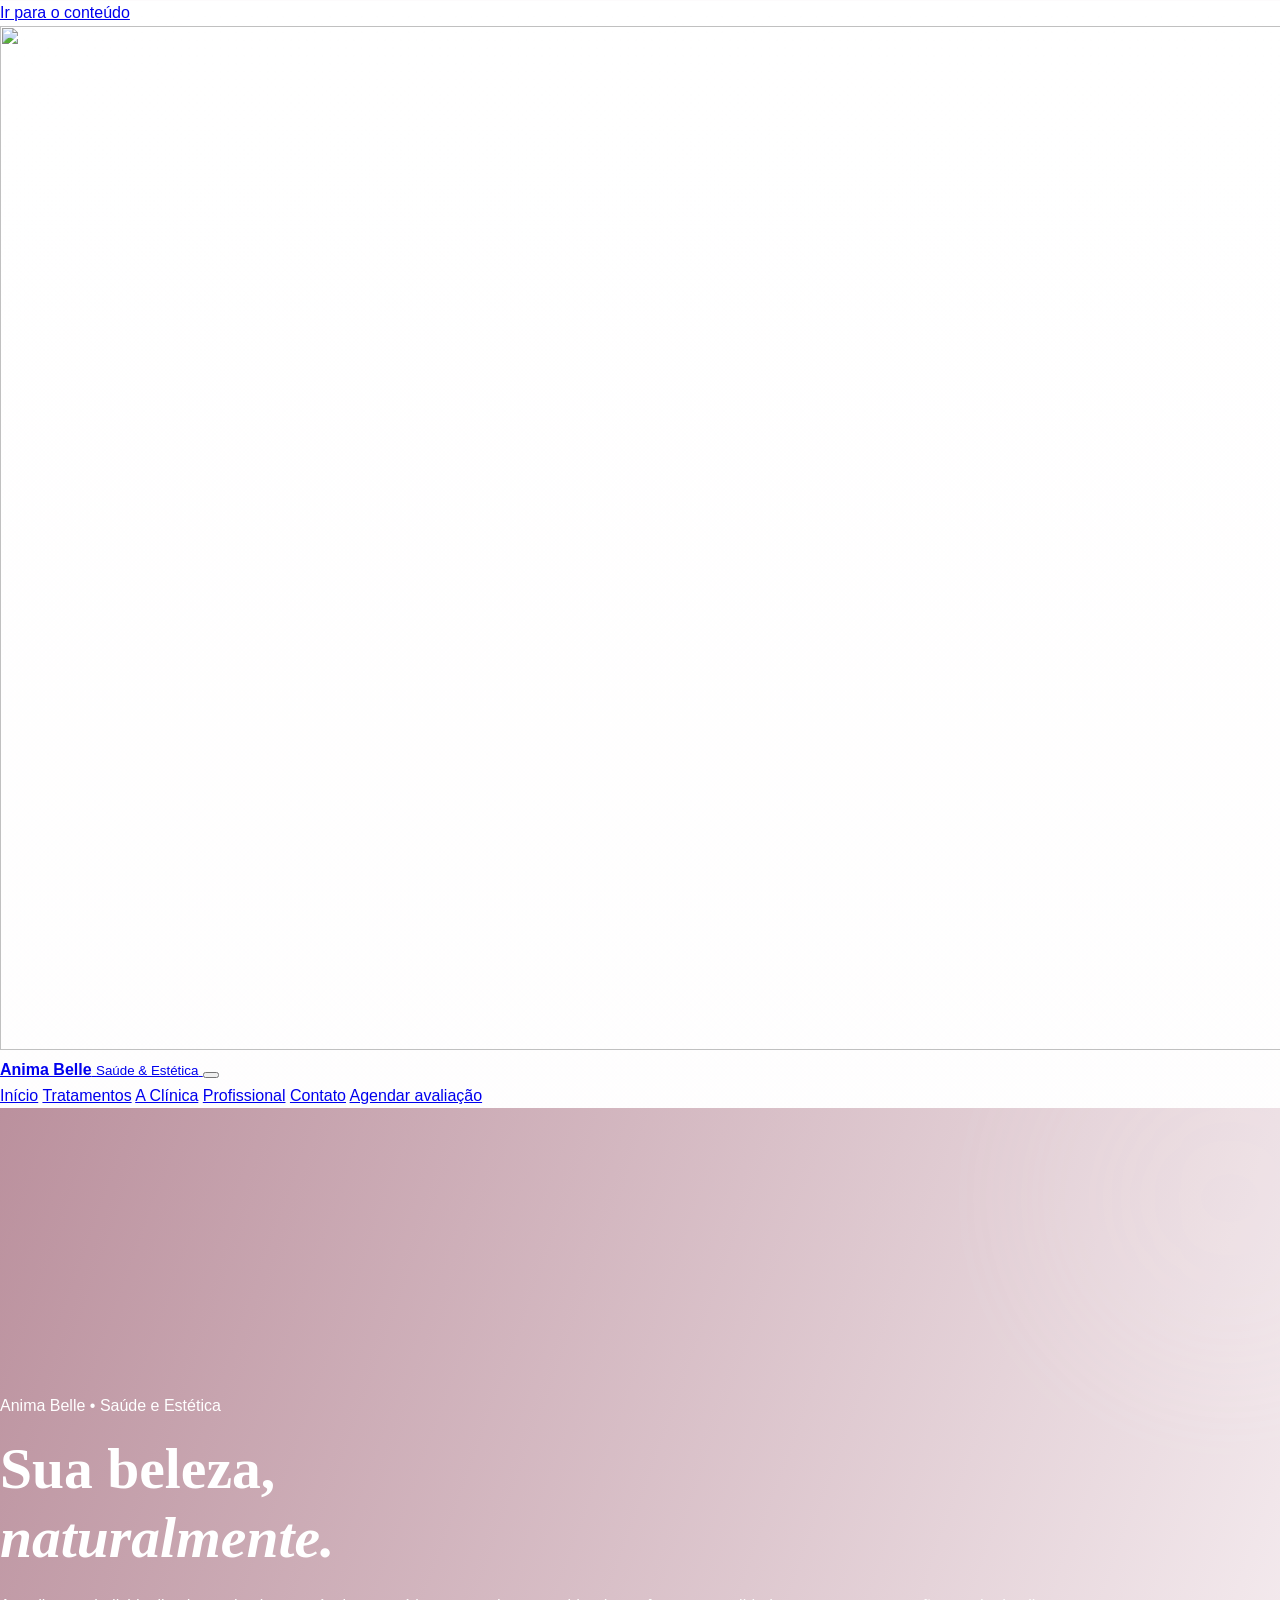
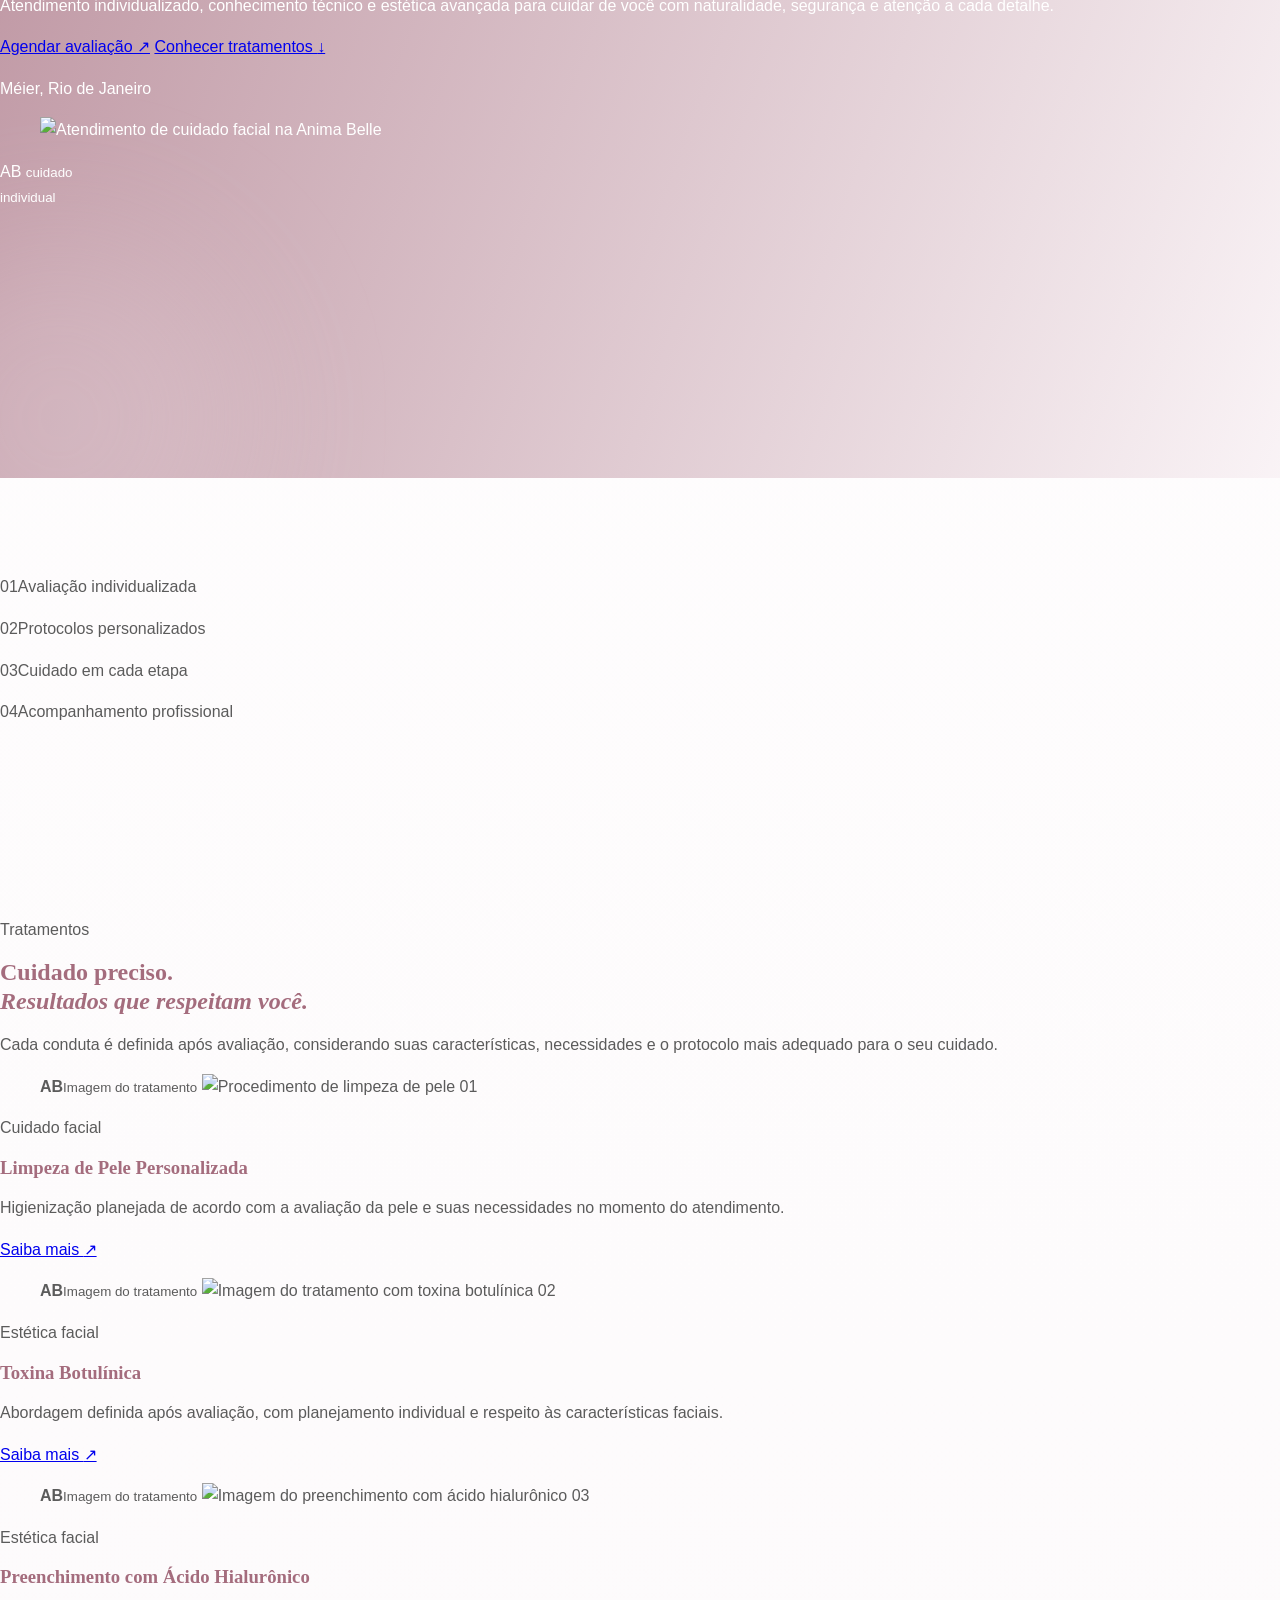
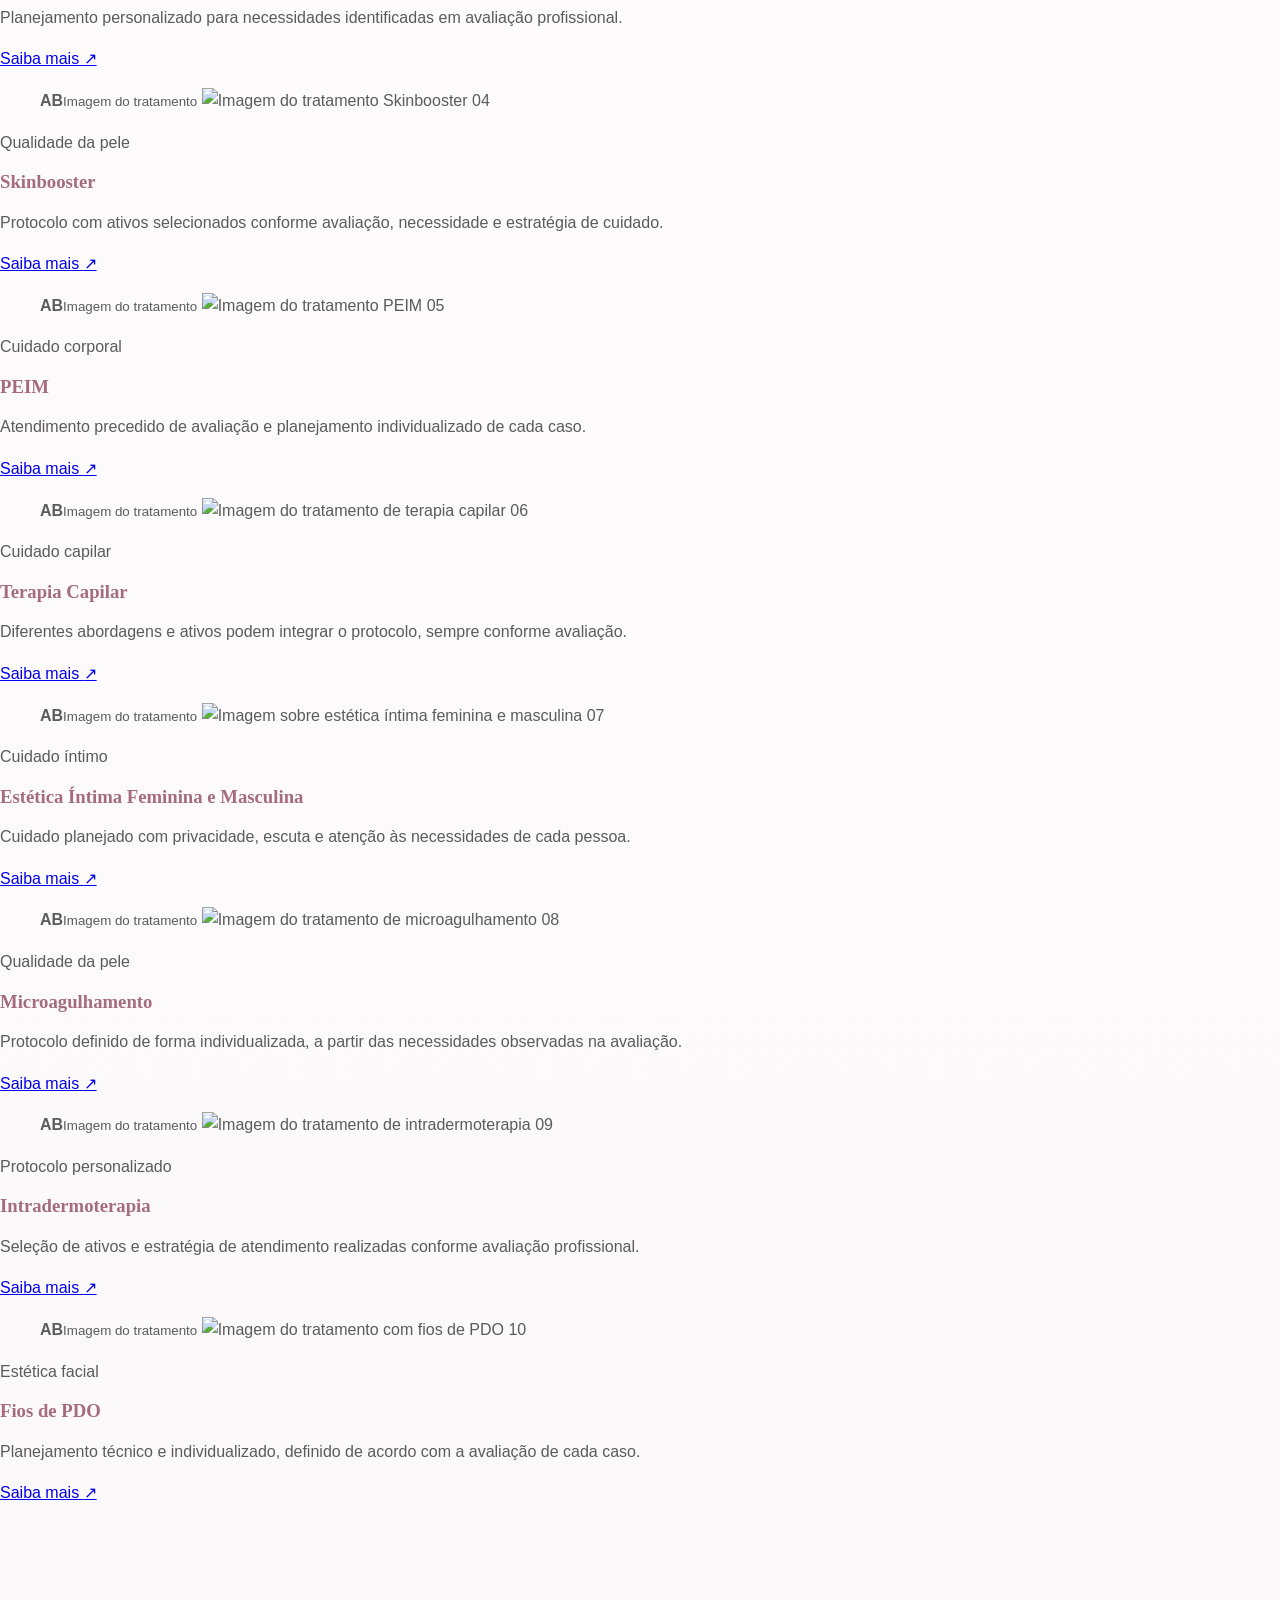
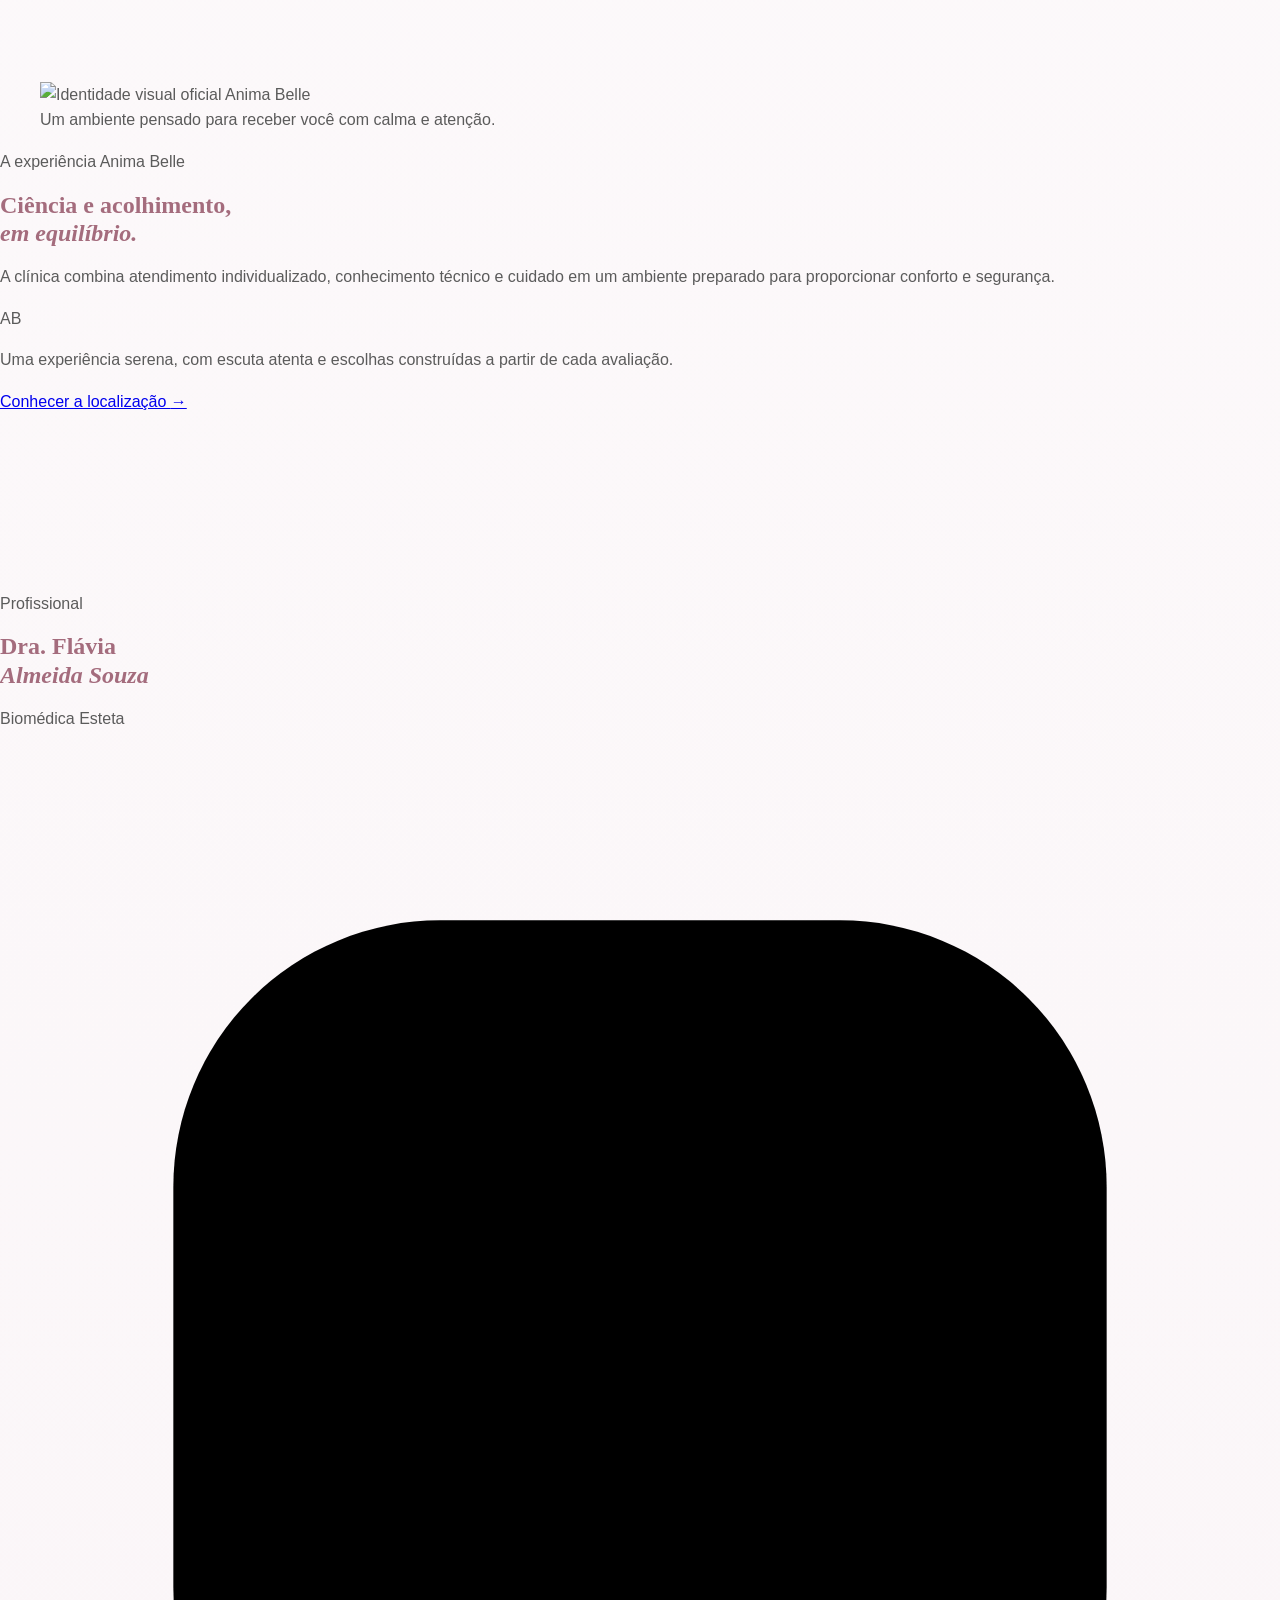
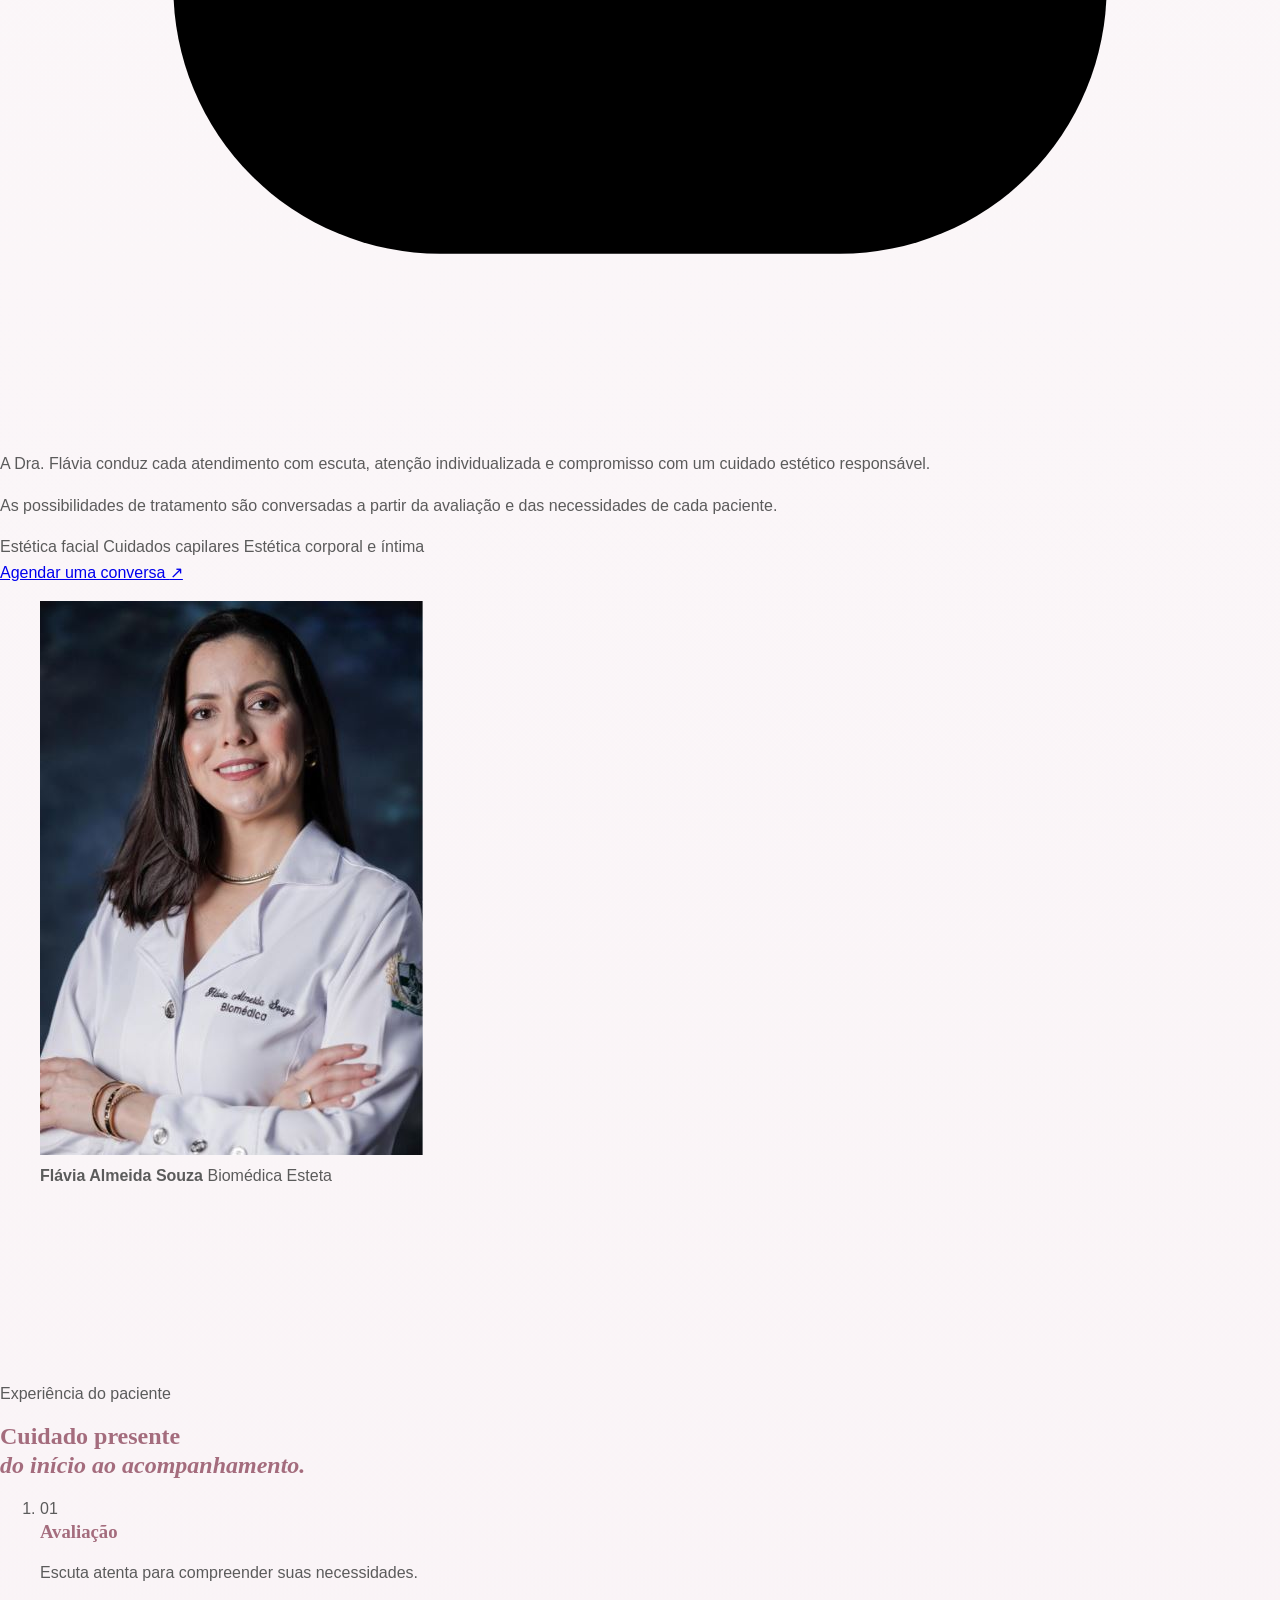
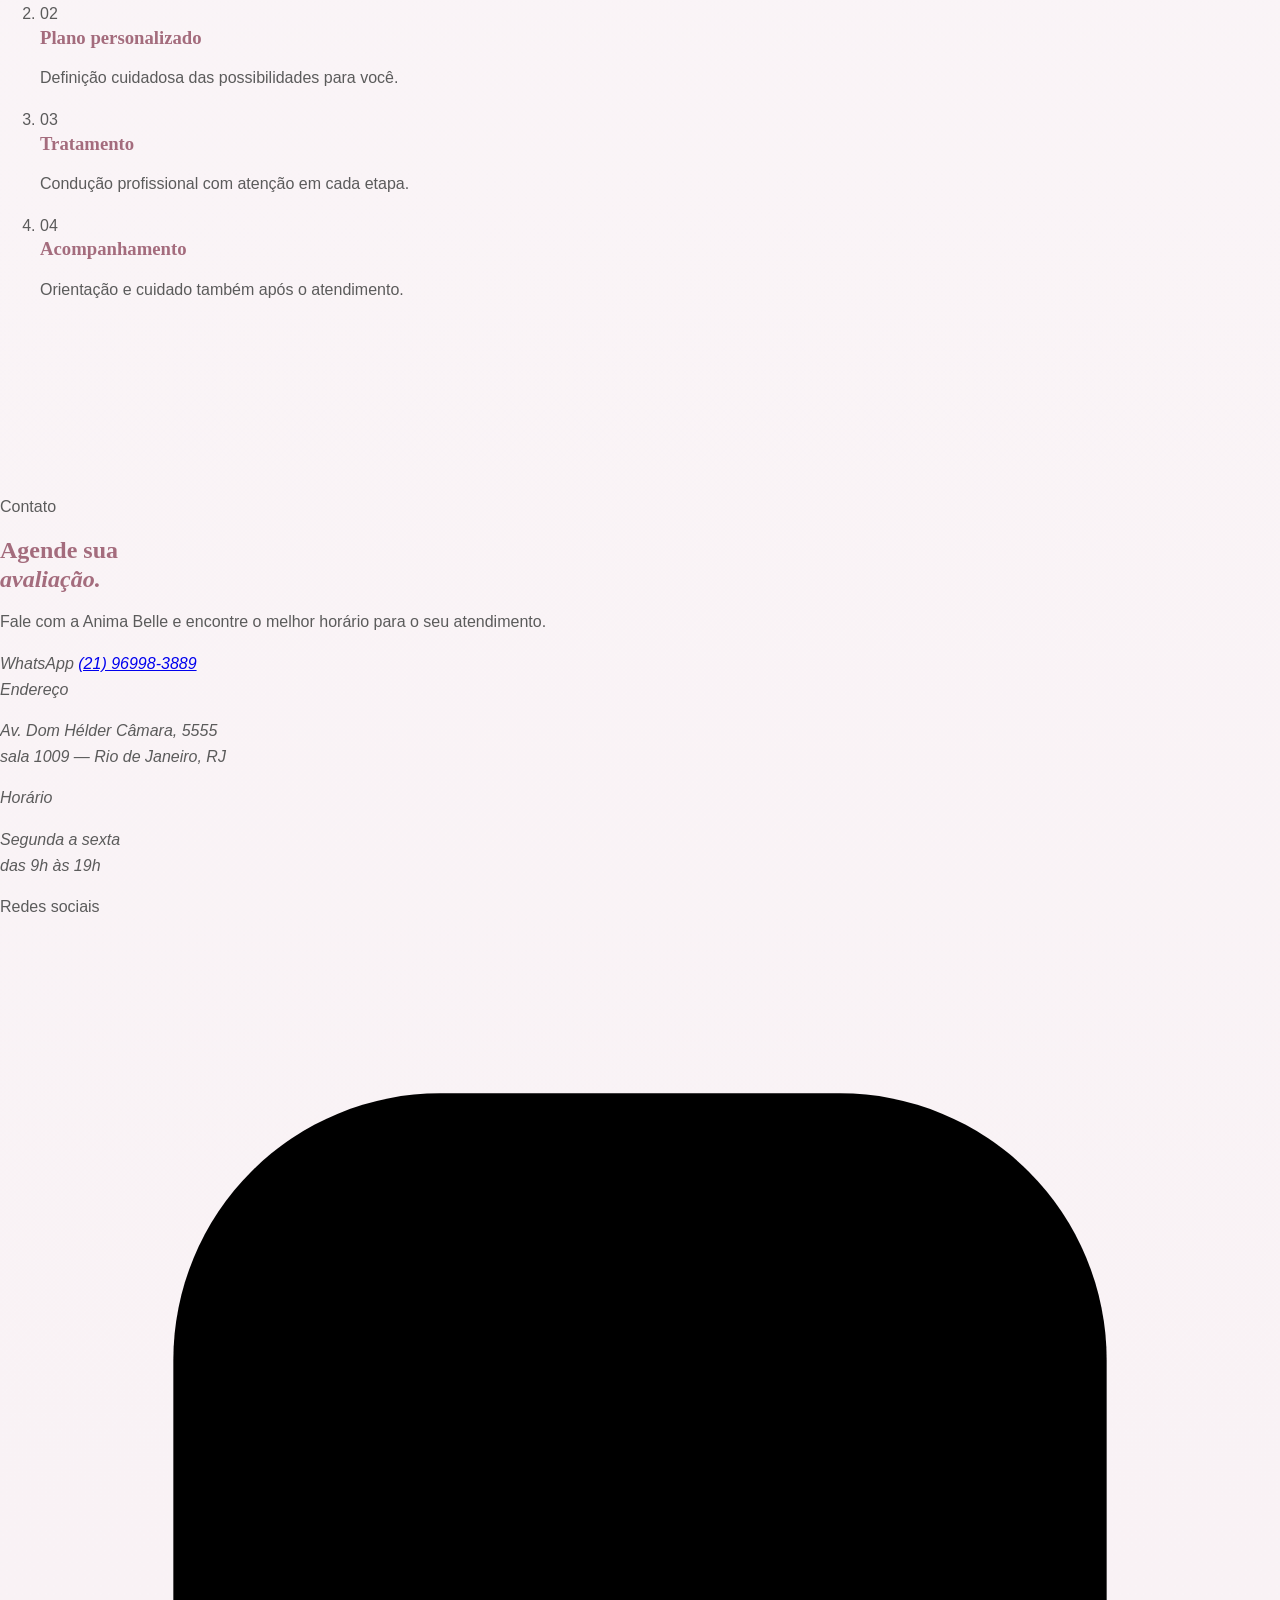
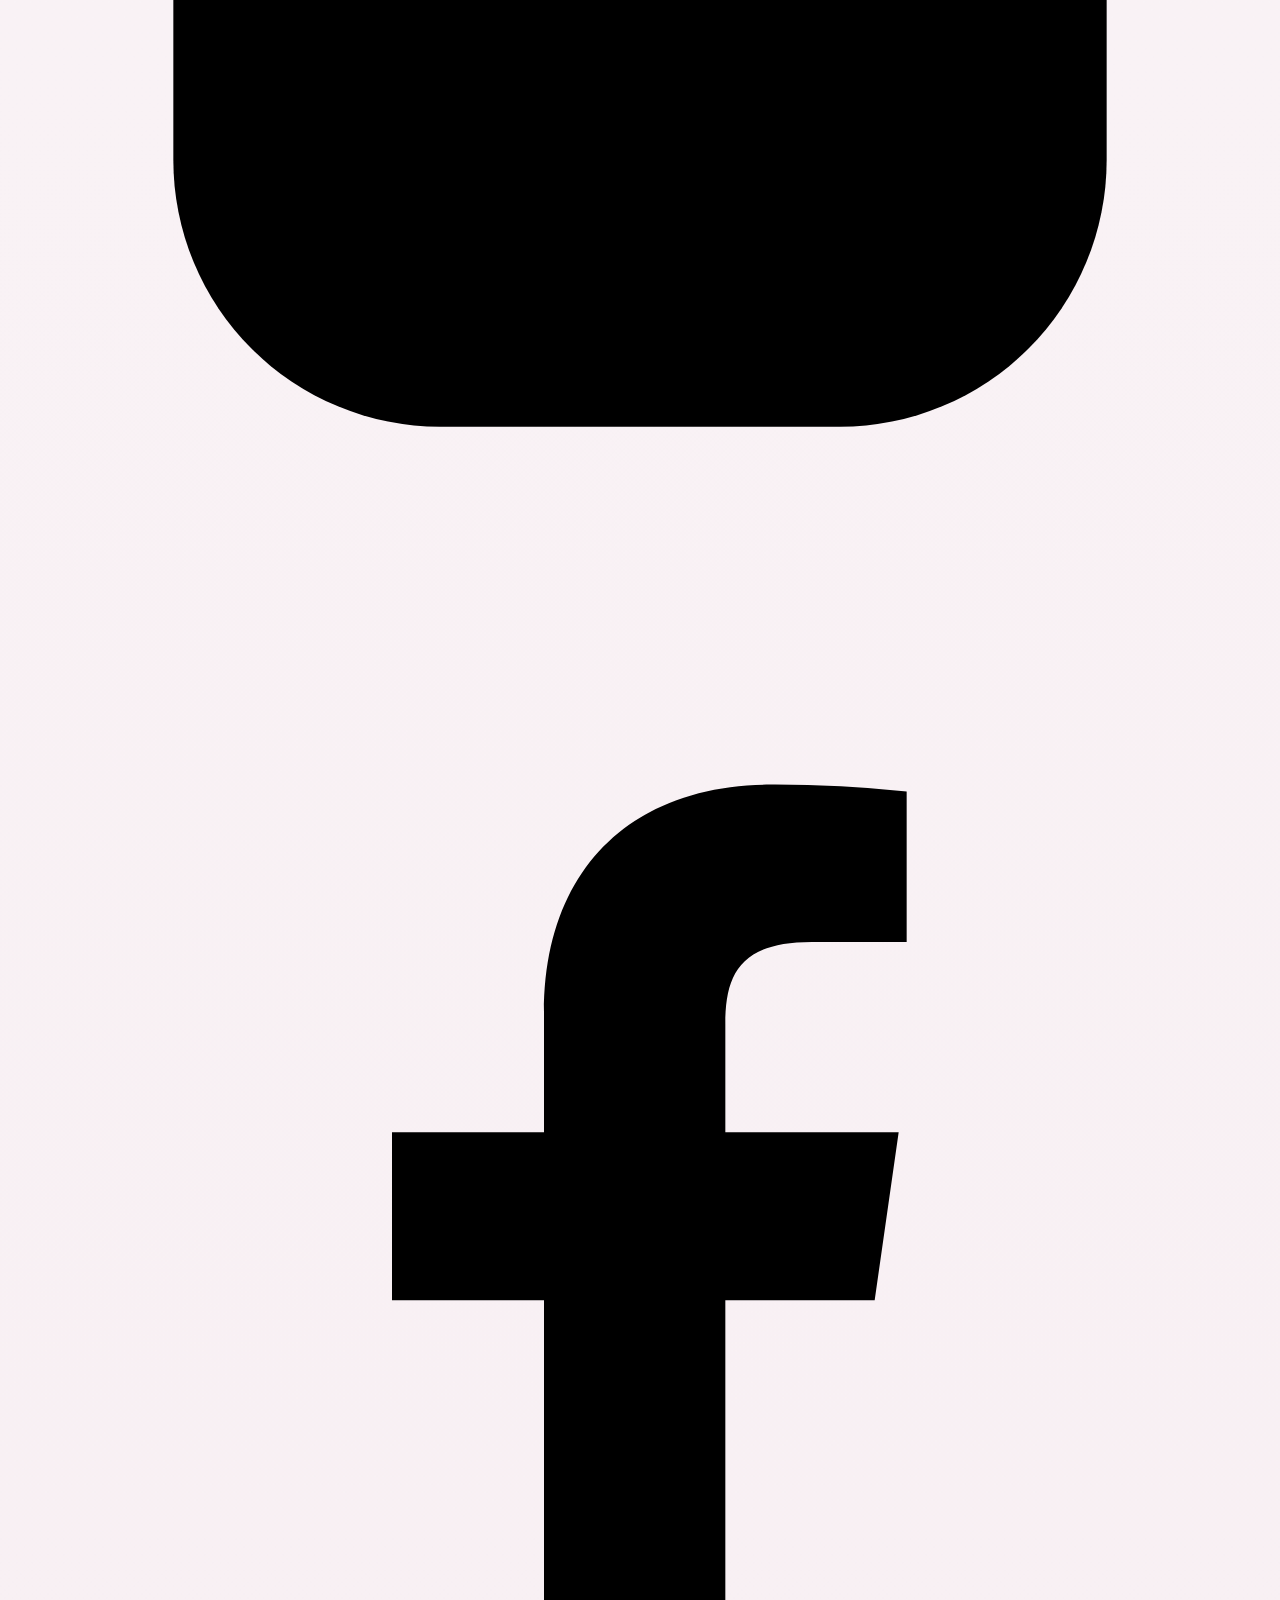
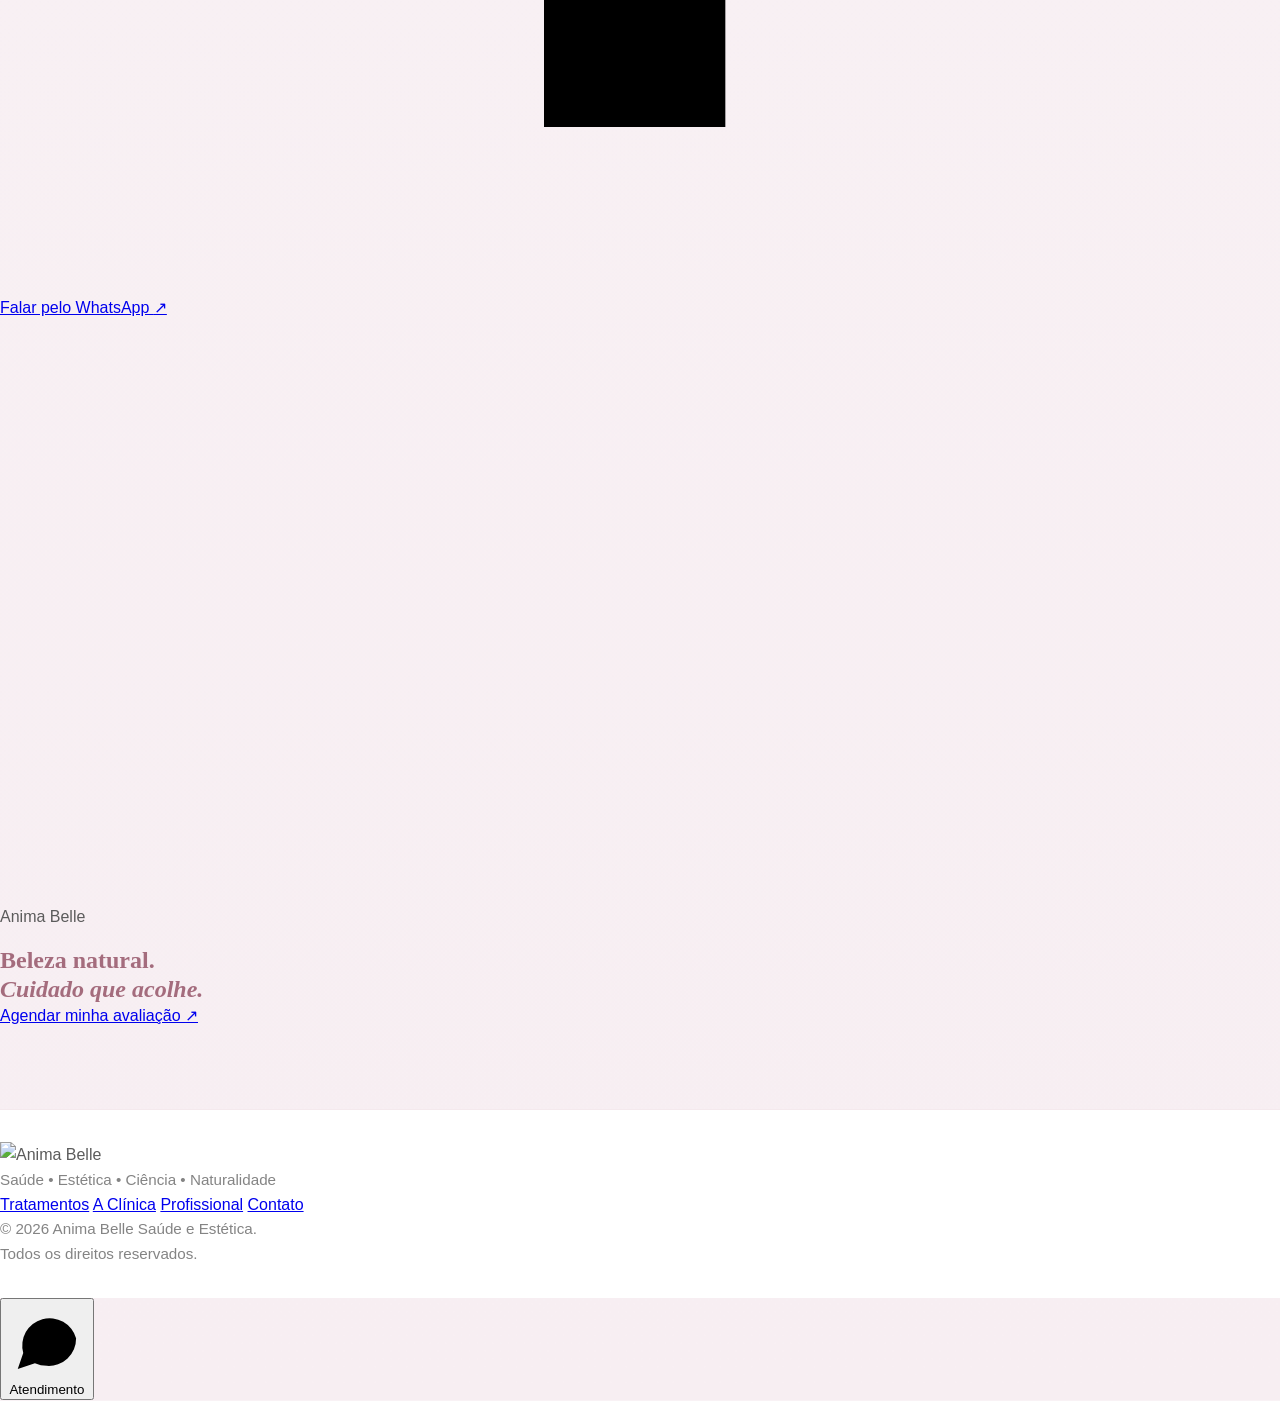
==== commit 5a183dda: "Redesign completo do site Anima Belle" ====
--- a/index.html
+++ b/index.html
@@ -1,522 +1,519 @@
-<!DOCTYPE html>
-<html lang="pt-BR">
-<head>
-  <meta charset="UTF-8">
-  <meta name="viewport" content="width=device-width, initial-scale=1.0">
-  <meta http-equiv="X-UA-Compatible" content="IE=edge">
-  
-  <!-- Primary Meta Tags -->
-  <title>AnimaBelle | Clínica de Estética Avançada no Méier, Rio de Janeiro</title>
-  <meta name="title" content="AnimaBelle | Clínica de Estética Avançada no Méier, Rio de Janeiro">
-  <meta name="description" content="Clínica de estética avançada com protocolos exclusivos da Dra. Flávia Almeida Souza. Tratamentos faciais e corporais no Rio de Janeiro.">
-  <meta name="keywords" content="clínica estética, estética facial, estética corporal, Méier, Rio de Janeiro, Dra. Flávia Almeida Souza, biomedicina estética">
-  <meta name="author" content="AnimaBelle">
-  <meta name="robots" content="index, follow">
-  <meta name="language" content="Portuguese">
-  
-  <!-- Open Graph / Facebook -->
-  <meta property="og:type" content="website">
-  <meta property="og:url" content="https://animabelle.com.br/">
-  <meta property="og:title" content="AnimaBelle | Clínica de Estética Avançada">
-  <meta property="og:description" content="Protocolos exclusivos para revelar a sua melhor versão. Clínica de estética avançada no Méier, Rio de Janeiro.">
-  <meta property="og:image" content="https://animabelle.com.br/imagens/logo4.png">
-  
-  <!-- Twitter -->
-  <meta property="twitter:card" content="summary_large_image">
-  <meta property="twitter:url" content="https://animabelle.com.br/">
-  <meta property="twitter:title" content="AnimaBelle | Clínica de Estética Avançada">
-  <meta property="twitter:description" content="Protocolos exclusivos para revelar a sua melhor versão. Clínica de estética avançada no Méier, Rio de Janeiro.">
-  <meta property="twitter:image" content="https://animabelle.com.br/imagens/logo2.png">
-  
-  <!-- Favicon (URL absoluta para o Google exibir o logo nos resultados de busca) -->
-  <link rel="icon" type="image/png" sizes="48x48" href="https://www.animabelle.com.br/imagens/logo2.png">
-  <link rel="icon" type="image/png" sizes="32x32" href="https://www.animabelle.com.br/imagens/logo2.png">
-  <link rel="icon" type="image/png" sizes="16x16" href="https://www.animabelle.com.br/imagens/logo2.png">
-  <link rel="apple-touch-icon" sizes="180x180" href="https://www.animabelle.com.br/imagens/logo2.png">
-  <link rel="shortcut icon" href="https://www.animabelle.com.br/imagens/logo2.png">
-  
-  <!-- Preconnect para performance -->
-  <link rel="preconnect" href="https://fonts.googleapis.com">
-  <link rel="preconnect" href="https://fonts.gstatic.com" crossorigin>
-  <link rel="dns-prefetch" href="https://cdn.jsdelivr.net">
-  <link rel="dns-prefetch" href="https://www.googletagmanager.com">
-  
-  <!-- Google Analytics -->
-  <script async src="https://www.googletagmanager.com/gtag/js?id=G-XXXXXXXXXX"></script>
-  <script>
-    window.dataLayer = window.dataLayer || [];
-    function gtag(){dataLayer.push(arguments);}
-    gtag('js', new Date());
-    gtag('config', 'G-XXXXXXXXXX', {
-      'anonymize_ip': true,
-      'cookie_flags': 'SameSite=None;Secure'
-    });
-  </script>
-
-  <!-- Stylesheets -->
-  <link href="https://cdn.jsdelivr.net/npm/bootstrap@5.3.3/dist/css/bootstrap.min.css" rel="stylesheet" crossorigin="anonymous">
-  <link href="https://fonts.googleapis.com/css2?family=Playfair+Display:wght@500;700&family=Poppins:wght@300;400;600&display=swap" rel="stylesheet" crossorigin="anonymous">
-  <link rel="stylesheet" href="https://cdn.jsdelivr.net/npm/bootstrap-icons@1.11.3/font/bootstrap-icons.min.css" crossorigin="anonymous">
-  <link rel="stylesheet" href="css/style.css">
-  
-  <!-- Fallback para navegadores antigos -->
-  <style>
-    /* Fallback caso CSS não carregue */
-    body { font-family: Arial, sans-serif; }
-    h1, h2, h3, h4, h5, h6 { font-family: Georgia, serif; }
-  </style>
-</head>
-<body>
-  <nav class="navbar navbar-expand-lg navbar-light fixed-top">
-    <div class="container py-2">
-      <a class="navbar-brand" href="#hero" aria-label="AnimaBelle - Página inicial">
-        <img src="imagens/logo1.png" alt="AnimaBelle - Clínica de Estética Avançada" width="150" height="50" loading="eager">
-      </a>
-      <button class="navbar-toggler" type="button" data-bs-toggle="collapse" data-bs-target="#navbarMenu" aria-controls="navbarMenu" aria-expanded="false" aria-label="Alternar navegação">
-        <span class="navbar-toggler-icon"></span>
-      </button>
-      <div class="collapse navbar-collapse" id="navbarMenu">
-        <ul class="navbar-nav ms-auto align-items-lg-center gap-lg-2">
-          <li class="nav-item"><a class="nav-link active" href="#servicos">Serviços</a></li>
-          <li class="nav-item"><a class="nav-link" href="#diferenciais">Diferenciais</a></li>
-          <li class="nav-item"><a class="nav-link" href="#sobre">Sobre</a></li>
-          <li class="nav-item"><a class="nav-link" href="#contato">Contato</a></li>
-          <li class="nav-item ms-lg-3">
-            <a href="#" target="_blank" class="btn btn-highlight wa-link">
-              <i class="bi bi-whatsapp"></i> Agendar agora
-            </a>
-          </li>
-        </ul>
-      </div>
-    </div>
-  </nav>
-
-  <section id="hero">
-    <div id="heroCarousel" class="carousel slide carousel-fade hero-carousel" data-bs-ride="carousel">
-      <div class="carousel-indicators">
-        <button type="button" data-bs-target="#heroCarousel" data-bs-slide-to="0" class="active" aria-current="true" aria-label="Banner 1"></button>
-        <button type="button" data-bs-target="#heroCarousel" data-bs-slide-to="1" aria-label="Banner 2"></button>
-      </div>
-      <div class="carousel-inner">
-        <div class="carousel-item active">
-          <div class="hero hero-slide hero-slide-1">
-            <div class="container">
-              <div class="row align-items-center g-4">
-                <div class="col-lg-6">
-                  <div class="hero-content">
-                    <div class="badge-soft">
-                      <i class="bi bi-sparkles"></i> Clínica de Estética Avançada
-                    </div>
-                    <h1>Protocolos exclusivos para revelar a sua melhor versão</h1>
-                    <p class="lead mb-4">A Anima Belle combina tecnologia avançada, conhecimento científico e acolhimento para cuidar da sua pele e autoestima em cada etapa.</p>
-                    <div class="d-flex flex-wrap gap-3">
-                      <a href="#" target="_blank" class="btn btn-highlight wa-link">
-                        <i class="bi bi-whatsapp"></i> Agendar avaliação
-                      </a>
-                      <a href="#servicos" class="btn btn-outline-light px-4 py-2">Conheça os serviços</a>
-                    </div>
-                  </div>
-                </div>
-              </div>
-            </div>
-          </div>
-        </div>
-        <div class="carousel-item">
-          <div class="hero hero-slide hero-slide-2">
-            <div class="container">
-              <div class="row align-items-center g-4">
-                <div class="col-lg-6">
-                  <div class="hero-content">
-                    <div class="badge-soft">
-                      <i class="bi bi-heart-pulse"></i> Experiência premium
-                    </div>
-                    <h1>Resultados naturais com cuidado acolhedor</h1>
-                    <p class="lead mb-4">De procedimentos faciais a corporais, cada protocolo é personalizado para que você se sinta confiante, radiante e tranquila em cada visita.</p>
-                    <div class="d-flex flex-wrap gap-3">
-                      <a href="#" target="_blank" class="btn btn-highlight wa-link">
-                        <i class="bi bi-calendar-heart"></i> Agende sua consulta
-                      </a>
-                      <a href="#sobre" class="btn btn-outline-light px-4 py-2">Conheça a Dra. Flávia</a>
-                    </div>
-                  </div>
-                </div>
-              </div>
-            </div>
-          </div>
-        </div>
-      </div>
-      <button class="carousel-control-prev" type="button" data-bs-target="#heroCarousel" data-bs-slide="prev">
-        <span class="carousel-control-prev-icon" aria-hidden="true"></span>
-        <span class="visually-hidden">Anterior</span>
-      </button>
-      <button class="carousel-control-next" type="button" data-bs-target="#heroCarousel" data-bs-slide="next">
-        <span class="carousel-control-next-icon" aria-hidden="true"></span>
-        <span class="visually-hidden">Próximo</span>
-      </button>
-    </div>
-  </section>
-
-  <section id="servicos">
-    <div class="container">
-      <div class="section-header text-center">
-        <span class="badge bg-light text-uppercase text-muted px-3 py-2 mb-3">Tratamentos</span>
-        <h2>Expertise completa para face e corpo</h2>
-        <p>Protocolos personalizados desenhados pela Dra. Flávia Almeida Souza, com foco em resultados naturais, segurança e acolhimento em cada atendimento.</p>
-      </div>
-
-      <div class="row g-4">
-        <div class="col-md-6 col-lg-4">
-          <div class="service-card">
-            <i class="bi bi-droplet-half"></i>
-            <h5>Limpeza & revitalização facial</h5>
-            <p>Limpeza de pele profunda, peelings químicos e revitalização com ativos dermocosméticos exclusivos.</p>
-          </div>
-        </div>
-        <div class="col-md-6 col-lg-4">
-          <div class="service-card">
-            <i class="bi bi-stars"></i>
-            <h5>Bioestimuladores de colágeno</h5>
-            <p>Protocolos que estimulam a produção de colágeno para firmeza, contorno facial e rejuvenescimento.</p>
-          </div>
-        </div>
-        <div class="col-md-6 col-lg-4">
-          <div class="service-card">
-            <i class="bi bi-activity"></i>
-            <h5>Tratamentos corporais</h5>
-            <p>Drenagem linfática, massagem modeladora e tecnologias para definição corporal e bem-estar.</p>
-          </div>
-        </div>
-        <div class="col-md-6 col-lg-4">
-          <div class="service-card">
-            <i class="bi bi-bandaid"></i>
-            <h5>Terapias injetáveis</h5>
-            <p>Hidratação profunda com skinbooster, vitaminas injetáveis e tratamentos para melasma e olheiras.</p>
-          </div>
-        </div>
-        <div class="col-md-6 col-lg-4">
-          <div class="service-card">
-            <i class="bi bi-lightning-charge"></i>
-            <h5>Laser & luz pulsada</h5>
-            <p>Clareamento, remoção de manchas, depilação definitiva e terapias de luz para renovar a pele.</p>
-          </div>
-        </div>
-              </div>
-    </div>
-  </section>
-
-  <section id="diferenciais" class="pt-0">
-    <div class="container">
-      <div class="section-header text-center mb-5">
-        <span class="badge bg-light text-uppercase text-muted px-3 py-2 mb-3">Por que escolher a Anima Belle</span>
-        <h2 class="mb-3">Experiência única, resultados extraordinários</h2>
-        <p class="lead">Onde ciência, tecnologia e acolhimento se encontram para revelar sua melhor versão</p>
-      </div>
-
-      <div class="row g-4 mb-5">
-        <div class="col-lg-4 col-md-6">
-          <div class="differential-card">
-            <div class="differential-icon">
-              <i class="bi bi-heart-pulse-fill"></i>
-            </div>
-            <h4>Protocolos exclusivos</h4>
-            <p class="mb-0">Tratamentos autorais desenvolvidos pela Dra. Flávia, combinando técnicas avançadas com cuidado personalizado para cada paciente.</p>
-          </div>
-        </div>
-        <div class="col-lg-4 col-md-6">
-          <div class="differential-card">
-            <div class="differential-icon">
-              <i class="bi bi-camera-reels-fill"></i>
-            </div>
-            <h4>Diagnóstico por imagem</h4>
-            <p class="mb-0">Tecnologia de ponta para análise precisa da sua pele, garantindo tratamentos direcionados e resultados visíveis.</p>
-          </div>
-        </div>
-        <div class="col-lg-4 col-md-6">
-          <div class="differential-card">
-            <div class="differential-icon">
-              <i class="bi bi-shield-check"></i>
-            </div>
-            <h4>Segurança em primeiro lugar</h4>
-            <p class="mb-0">Ambiente esterilizado, produtos premium e técnicas comprovadas cientificamente para sua tranquilidade.</p>
-          </div>
-        </div>
-      </div>
-
-      <div class="journey-section">
-        <div class="row align-items-center g-5">
-          <div class="col-lg-6">
-            <div class="journey-content">
-              <span class="journey-badge">Sua jornada conosco</span>
-              <h2 class="mb-4">Três passos para transformação</h2>
-              <div class="journey-steps">
-                <div class="journey-step">
-                  <div class="journey-step-number">01</div>
-                  <div class="journey-step-content">
-                    <h5>Consulta personalizada</h5>
-                    <p>Uma conversa acolhedora onde entendemos seus desejos, histórico e estilo de vida para criar o plano perfeito.</p>
-                  </div>
-                </div>
-                <div class="journey-step">
-                  <div class="journey-step-number">02</div>
-                  <div class="journey-step-content">
-                    <h5>Plano sob medida</h5>
-                    <p>Protocolo exclusivo desenhado especialmente para você, combinando as melhores técnicas e produtos premium.</p>
-                  </div>
-                </div>
-                <div class="journey-step">
-                  <div class="journey-step-number">03</div>
-                  <div class="journey-step-content">
-                    <h5>Transformação real</h5>
-                    <p>Acompanhamento próximo em cada etapa, garantindo resultados naturais, seguros e duradouros.</p>
-                  </div>
-                </div>
-              </div>
-            </div>
-          </div>
-          <div class="col-lg-6">
-            <div class="journey-visual">
-              <div class="journey-card journey-card-1">
-                <i class="bi bi-heart"></i>
-                <span>Beleza<br>natural</span>
-              </div>
-              <div class="journey-card journey-card-2">
-                <i class="bi bi-flower1"></i>
-                <span>Bem-estar<br>completo</span>
-              </div>
-              <div class="journey-card journey-card-3">
-                <i class="bi bi-star-fill"></i>
-                <span>Resultados<br>excepcionais</span>
-              </div>
-            </div>
-          </div>
-        </div>
-      </div>
-    </div>
-  </section>
-
-  <section id="sobre">
-    <div class="container">
-      <div class="row align-items-center g-4">
-        <div class="col-lg-4 text-center">
-          <img src="Flavia.JPG" alt="Dra. Flávia Almeida Souza - Biomédica Esteta especialista em estética avançada" class="profile-img" width="280" height="380" loading="lazy">
-        </div>
-        <div class="col-lg-8">
-          <div class="about-card">
-            <h2>Dra. Flávia Almeida Souza</h2>
-            <p class="text-muted mb-3">• Biomédica Esteta •</p>
-            <p>Especialista em biomedicina estética avançada, a Dra. Flávia alia tecnologias atualizadas, protocolos autorais e um atendimento profundamente humano. O objetivo é proporcionar resultados visíveis com conforto, segurança e sensibilidade.</p>
-            <p>A clínica está em um ambiente delicado e acolhedor para cuidar de você em cada detalhe.</p>
-            <div class="tag-list">
-              <span>Limpeza de pele premium</span>
-              <span>Peeling químico & enzimático</span>
-              <span>Bioestimuladores</span>
-              <span>Harmonização facial</span>
-            </div>
-          </div>
-        </div>
-      </div>
-    </div>
-  </section>
-
-
-
-  <section id="contato">
-    <div class="container">
-      <div class="section-header text-center">
-        <span class="badge bg-light text-uppercase text-muted px-3 py-2 mb-3">Contato</span>
-        <h2>Estamos prontas para receber você</h2>
-        <p>Escolha o melhor canal para falar conosco e venha conhecer a Anima Belle.</p>
-      </div>
-      <div class="row g-4 align-items-stretch">
-        <div class="col-lg-5">
-          <div class="contact-section h-100">
-            <div class="contact-item">
-              <div class="contact-icon"><i class="bi bi-telephone"></i></div>
-              <div>
-                <h6 class="mb-1">Telefone / WhatsApp</h6>
-                <a href="#" target="_blank" class="text-decoration-none text-reset wa-link"><span class="wa-display"></span></a>
-              </div>
-            </div>
-            <div class="contact-item">
-              <div class="contact-icon"><i class="bi bi-geo-alt"></i></div>
-              <div>
-                <h6 class="mb-1">Endereço</h6>
-                <p class="mb-0">Av. Dom Hélder Câmara, 5555 - sl 1009</p>
-                <small class="text-muted"></small>
-              </div>
-            </div>
-            <div class="contact-item">
-              <div class="contact-icon"><i class="bi bi-clock"></i></div>
-              <div>
-                <h6 class="mb-1">Horário de atendimento</h6>
-                <p class="mb-0">Segunda a Sexta: 09h às 19h</p>
-              </div>
-            </div>
-            <div class="contact-item mb-0">
-              <div class="contact-icon"><i class="bi bi-instagram"></i></div>
-              <div>
-                <h6 class="mb-1">Instagram</h6>
-                <a href="https://www.instagram.com/flavia_almeidas2" target="_blank" class="text-decoration-none">@flavia_almeidas2</a>
-              </div>
-            </div>
-            <div class="mt-4">
-              <a href="#" target="_blank" class="btn btn-highlight w-100 wa-link">
-                <i class="bi bi-chat-dots"></i> Fale agora pelo WhatsApp
-              </a>
-            </div>
-          </div>
-        </div>
-        <div class="col-lg-7">
-          <div class="map-container">
-            <iframe 
-              src="https://www.google.com/maps?q=Av.+Dom+Hélder+Câmara,+5555+-+sl+1009,+Rio+de+Janeiro&output=embed" 
-              title="Localização da Clínica AnimaBelle - Av. Dom Hélder Câmara, 5555"
-              allowfullscreen 
-              loading="lazy"
-              aria-label="Mapa com localização da Clínica AnimaBelle">
-            </iframe>
-          </div>
-        </div>
-      </div>
-    </div>
-  </section>
-
-  <section class="pt-0">
-    <div class="container">
-      <div class="cta-banner">
-        <div class="row align-items-center justify-content-center">
-          <div class="col-lg-8">
-            <h3 class="mb-3 text-white">Reserve seu horário e viva a experiência Anima Belle</h3>
-            <p class="mb-4">Acolhimento, tecnologia e resultados que respeitam a sua beleza natural. Clique abaixo e fale conosco agora mesmo.</p>
-            <a href="#" target="_blank" class="btn btn-light px-4 py-2 wa-link">
-              <i class="bi bi-whatsapp text-success me-2"></i> Quero agendar minha avaliação
-            </a>
-          </div>
-        </div>
-      </div>
-    </div>
-  </section>
-
-  <!-- Botão flutuante: abre a caixa de conversa -->
-  <button type="button" class="whatsapp-float chat-widget-toggle" id="chatWidgetToggle" aria-label="Abrir chat - Como podemos te ajudar?">
-    <i class="bi bi-whatsapp"></i>
-  </button>
-
-  <!-- Caixa de conversa (chat widget) estilo chatbot -->
-  <div id="chatWidget" class="chat-widget" aria-hidden="true">
-    <div class="chat-widget-box">
-      <div class="chat-widget-header">
-        <div class="chat-widget-header-info">
-          <span class="chat-widget-title">AnimaBelle</span>
-          <span class="chat-widget-subtitle">Como podemos te ajudar?</span>
-        </div>
-        <button type="button" class="chat-widget-close" id="chatWidgetClose" aria-label="Fechar chat">
-          <i class="bi bi-x-lg"></i>
-        </button>
-      </div>
-      <div class="chat-widget-body">
-        <div class="chat-step chat-step-home" id="chatStepHome">
-          <div class="chat-msg chat-msg-bot">
-            <p>Olá! Que bom ter você aqui 😊</p>
-            <p>Sou a assistente virtual da AnimaBelle e estou pronta para te ajudar no que precisar.</p>
-            <p class="chat-msg-hint">Escolha uma opção abaixo ou fale direto conosco pelo WhatsApp:</p>
-          </div>
-          <div class="chat-quick-actions">
-            <button type="button" class="chat-quick-btn" data-action="agendar">
-              <i class="bi bi-calendar-check"></i> Agendar avaliação
-            </button>
-            <button type="button" class="chat-quick-btn" data-action="servicos">
-              <i class="bi bi-stars"></i> Conhecer os serviços
-            </button>
-            <button type="button" class="chat-quick-btn chat-quick-wa" data-action="whatsapp">
-              <i class="bi bi-whatsapp"></i> Falar no WhatsApp
-            </button>
-          </div>
-        </div>
-        <div class="chat-step chat-step-agendar" id="chatStepAgendar" hidden>
-          <div class="chat-msg chat-msg-bot">
-            <p>Ótimo! Para agendar sua avaliação, preencha seus dados abaixo. Em seguida você será direcionado ao nosso WhatsApp.</p>
-          </div>
-          <form id="chatFormAgendar" class="chat-form-agendar" novalidate>
-            <div class="chat-form-group">
-              <label for="chatNome">Nome completo</label>
-              <input type="text" id="chatNome" name="nome" required placeholder="Seu nome completo" autocomplete="name">
-            </div>
-            <div class="chat-form-group">
-              <label for="chatEmail">E-mail</label>
-              <input type="email" id="chatEmail" name="email" required placeholder="seu@email.com" autocomplete="email">
-            </div>
-            <div class="chat-form-group">
-              <label for="chatCelular">Celular (WhatsApp)</label>
-              <input type="tel" id="chatCelular" name="celular" required placeholder="(21) 99999-9999" autocomplete="tel">
-            </div>
-            <div class="chat-form-actions">
-              <button type="button" class="chat-btn-back" id="chatAgendarVoltar">Voltar</button>
-              <button type="submit" class="chat-btn-submit" id="chatBtnSubmit">
-                <i class="bi bi-send"></i> Enviar
-              </button>
-            </div>
-          </form>
-        </div>
-        <div class="chat-step chat-step-success" id="chatStepSuccess" hidden>
-          <div class="chat-msg chat-msg-bot chat-msg-success">
-            <p><i class="bi bi-check-circle-fill"></i></p>
-            <p><strong>Recebemos seus dados!</strong></p>
-            <p>Em breve entramos em contato pelo WhatsApp. Você também pode nos chamar agora:</p>
-          </div>
-          <button type="button" class="chat-quick-btn chat-quick-wa" id="chatAbrirWhatsApp">
-            <i class="bi bi-whatsapp"></i> Abrir WhatsApp agora
-          </button>
-        </div>
-      </div>
-    </div>
-  </div>
-
-  <footer class="text-center">
-    <div class="container">
-      <p>© 2025 Anima Belle | Dra. Flávia Almeida Souza – Biomédica Esteta • CRM habilitação estética</p>
-    </div>
-  </footer>
-
-  <!-- Scripts -->
-  <script src="https://cdn.jsdelivr.net/npm/bootstrap@5.3.3/dist/js/bootstrap.bundle.min.js"></script>
-  <script src="js/main.js" defer></script>
-
-
-  <!-- POP-UP INFORMATIVO-->
-<div id="avisoPopup" class="popup-overlay">
-  <div class="popup-box">
-    <button class="popup-close" id="btnFechar">×</button>
-    <h2>✨ Aviso Importante</h2>
-    <p>
-      No momento, estamos atendendo exclusivamente com
-      <strong>Limpeza de Pele</strong>.
-    </p>
-    <p><strong>Estamos em novo endereço:</strong> Av. Dom Hélder Câmara, 5555 - sl 1009.</p>
-    <p>Em breve, novos cuidados para você!</p>
-    <button class="popup-btn" id="btnEntendi">Entendi</button>
-  </div>
-</div>
-<script>
-  const popup = document.getElementById("avisoPopup");
-  const btnFechar = document.getElementById("btnFechar");
-  const btnEntendi = document.getElementById("btnEntendi");
-
-  function fecharPopup() {
-    popup.style.display = "none";
-  }
-
-  btnFechar.addEventListener("click", fecharPopup);
-  btnEntendi.addEventListener("click", fecharPopup);
-
-  window.addEventListener("load", () => {
-    popup.style.display = "flex";
-  });
-</script>
-
-
-
-
-</body>
-</html>
-
+<!DOCTYPE html>
+<html lang="pt-BR">
+<head>
+  <meta charset="UTF-8">
+  <meta name="viewport" content="width=device-width, initial-scale=1.0">
+  <meta http-equiv="X-UA-Compatible" content="IE=edge">
+
+  <title>Anima Belle | Saúde e Estética Avançada no Méier, Rio de Janeiro</title>
+  <meta name="title" content="Anima Belle | Saúde e Estética Avançada no Méier, Rio de Janeiro">
+  <meta name="description" content="Atendimento individualizado em saúde e estética avançada com a Dra. Flávia Almeida Souza, no Méier, Rio de Janeiro. Ciência, cuidado e naturalidade.">
+  <meta name="keywords" content="clínica de estética, estética avançada, Méier, Rio de Janeiro, Dra. Flávia Almeida Souza, biomedicina estética, Anima Belle">
+  <meta name="author" content="Anima Belle Saúde e Estética">
+  <meta name="robots" content="index, follow">
+  <meta name="theme-color" content="#f5f0e8">
+  <link rel="canonical" href="https://animabelle.com.br/">
+
+  <meta property="og:type" content="website">
+  <meta property="og:locale" content="pt_BR">
+  <meta property="og:url" content="https://animabelle.com.br/">
+  <meta property="og:site_name" content="Anima Belle Saúde e Estética">
+  <meta property="og:title" content="Anima Belle | Saúde e Estética Avançada">
+  <meta property="og:description" content="Ciência, cuidado e beleza natural em um ambiente de sofisticação serena.">
+  <meta property="og:image" content="https://animabelle.com.br/logooficial.png">
+  <meta property="og:image:width" content="1536">
+  <meta property="og:image:height" content="1024">
+  <meta property="og:image:alt" content="Logotipo oficial da Anima Belle">
+
+  <meta name="twitter:card" content="summary_large_image">
+  <meta name="twitter:title" content="Anima Belle | Saúde e Estética Avançada">
+  <meta name="twitter:description" content="Ciência, cuidado e beleza natural em um ambiente de sofisticação serena.">
+  <meta name="twitter:image" content="https://animabelle.com.br/logooficial.png">
+
+  <link rel="icon" type="image/png" href="logooficial.png">
+  <link rel="apple-touch-icon" href="logooficial.png">
+  <link rel="preconnect" href="https://fonts.googleapis.com">
+  <link rel="preconnect" href="https://fonts.gstatic.com" crossorigin>
+  <link href="https://fonts.googleapis.com/css2?family=Cormorant+Garamond:wght@500;600&family=Manrope:wght@400;500;600&display=swap" rel="stylesheet">
+  <link rel="stylesheet" href="css/style.css">
+
+  <script type="application/ld+json">
+  {
+    "@context": "https://schema.org",
+    "@type": "LocalBusiness",
+    "name": "Anima Belle Saúde e Estética",
+    "image": "https://animabelle.com.br/logooficial.png",
+    "url": "https://animabelle.com.br/",
+    "telephone": "+55 21 96998-3889",
+    "address": {
+      "@type": "PostalAddress",
+      "streetAddress": "Av. Dom Hélder Câmara, 5555, sala 1009",
+      "addressLocality": "Rio de Janeiro",
+      "addressRegion": "RJ",
+      "addressCountry": "BR"
+    },
+    "openingHoursSpecification": [{
+      "@type": "OpeningHoursSpecification",
+      "dayOfWeek": ["Monday", "Tuesday", "Wednesday", "Thursday", "Friday"],
+      "opens": "09:00",
+      "closes": "19:00"
+    }]
+  }
+  </script>
+</head>
+<body>
+  <a class="skip-link" href="#conteudo">Ir para o conteúdo</a>
+
+  <header class="site-header" id="inicio">
+    <div class="container header-inner">
+      <a class="brand" href="#inicio" aria-label="Anima Belle — início">
+        <span class="brand-mark" aria-hidden="true">
+          <img src="imagens/logooficial.webp" alt="" width="1536" height="1024">
+        </span>
+        <span class="brand-copy">
+          <strong>Anima Belle</strong>
+          <small>Saúde &amp; Estética</small>
+        </span>
+      </a>
+
+      <button class="menu-toggle" type="button" aria-controls="mainNav" aria-expanded="false" aria-label="Abrir menu">
+        <span></span><span></span><span></span>
+      </button>
+
+      <nav class="main-nav" id="mainNav" aria-label="Navegação principal">
+        <a href="#inicio">Início</a>
+        <a href="#tratamentos">Tratamentos</a>
+        <a href="#clinica">A Clínica</a>
+        <a href="#profissional">Profissional</a>
+        <a href="#contato">Contato</a>
+        <a class="button button--small wa-link" href="#" target="_blank" rel="noopener" data-wa-message="Olá! Gostaria de agendar uma avaliação na Anima Belle.">Agendar avaliação</a>
+      </nav>
+    </div>
+  </header>
+
+  <main id="conteudo">
+    <section class="hero" aria-labelledby="hero-title">
+      <div class="container hero-grid">
+        <div class="hero-copy reveal">
+          <p class="eyebrow">Anima Belle <span aria-hidden="true">•</span> Saúde e Estética</p>
+          <h1 id="hero-title">Sua beleza,<br><em>naturalmente.</em></h1>
+          <p class="hero-lead">Atendimento individualizado, conhecimento técnico e estética avançada para cuidar de você com naturalidade, segurança e atenção a cada detalhe.</p>
+          <div class="hero-actions">
+            <a class="button wa-link" href="#" target="_blank" rel="noopener" data-wa-message="Olá! Gostaria de agendar uma avaliação na Anima Belle.">Agendar avaliação <span aria-hidden="true">↗</span></a>
+            <a class="text-link" href="#tratamentos">Conhecer tratamentos <span aria-hidden="true">↓</span></a>
+          </div>
+          <p class="hero-note"><span aria-hidden="true"></span> Méier, Rio de Janeiro</p>
+        </div>
+
+        <div class="hero-visual reveal" data-delay="1">
+          <div class="hero-arch" aria-hidden="true"></div>
+          <figure class="hero-image">
+            <img src="imagens/hero-atendimento.webp" alt="Atendimento de cuidado facial na Anima Belle" width="1024" height="1536" fetchpriority="high">
+          </figure>
+          <div class="hero-seal" aria-hidden="true">
+            <span>AB</span>
+            <small>cuidado<br>individual</small>
+          </div>
+        </div>
+      </div>
+      <div class="hero-line" aria-hidden="true"></div>
+    </section>
+
+    <section class="principles" aria-label="Princípios do atendimento">
+      <div class="container principles-grid">
+        <p><span>01</span>Avaliação individualizada</p>
+        <p><span>02</span>Protocolos personalizados</p>
+        <p><span>03</span>Cuidado em cada etapa</p>
+        <p><span>04</span>Acompanhamento profissional</p>
+      </div>
+    </section>
+
+    <section class="section treatments" id="tratamentos" aria-labelledby="treatments-title">
+      <div class="container">
+        <header class="section-heading section-heading--split reveal">
+          <div>
+            <p class="eyebrow">Tratamentos</p>
+            <h2 id="treatments-title">Cuidado preciso.<br><em>Resultados que respeitam você.</em></h2>
+          </div>
+          <p>Cada conduta é definida após avaliação, considerando suas características, necessidades e o protocolo mais adequado para o seu cuidado.</p>
+        </header>
+
+        <div class="treatments-grid">
+          <article class="treatment-card reveal">
+            <figure class="treatment-media">
+              <span class="treatment-photo-label" aria-hidden="true"><b>AB</b><small>Imagem do tratamento</small></span>
+              <img data-treatment-photo src="imagens/tratamentos/limpeza-de-pele-personalizada.webp" alt="Procedimento de limpeza de pele" width="1024" height="1536" loading="lazy">
+              <span class="treatment-index">01</span>
+            </figure>
+            <div class="treatment-body">
+              <p class="treatment-type">Cuidado facial</p>
+              <h3>Limpeza de Pele Personalizada</h3>
+              <p>Higienização planejada de acordo com a avaliação da pele e suas necessidades no momento do atendimento.</p>
+              <a class="treatment-link wa-link" href="#" target="_blank" rel="noopener" data-wa-message="Olá! Gostaria de saber mais sobre Limpeza de Pele Personalizada.">Saiba mais <span aria-hidden="true">↗</span></a>
+            </div>
+          </article>
+
+          <article class="treatment-card reveal" data-delay="1">
+            <figure class="treatment-media">
+              <span class="treatment-photo-label" aria-hidden="true"><b>AB</b><small>Imagem do tratamento</small></span>
+              <img data-treatment-photo src="imagens/tratamentos/toxina-botulinica.webp" alt="Imagem do tratamento com toxina botulínica" width="1600" height="1200" loading="lazy">
+              <span class="treatment-index">02</span>
+            </figure>
+            <div class="treatment-body">
+              <p class="treatment-type">Estética facial</p>
+              <h3>Toxina Botulínica</h3>
+              <p>Abordagem definida após avaliação, com planejamento individual e respeito às características faciais.</p>
+              <a class="treatment-link wa-link" href="#" target="_blank" rel="noopener" data-wa-message="Olá! Gostaria de saber mais sobre Toxina Botulínica.">Saiba mais <span aria-hidden="true">↗</span></a>
+            </div>
+          </article>
+
+          <article class="treatment-card reveal" data-delay="2">
+            <figure class="treatment-media">
+              <span class="treatment-photo-label" aria-hidden="true"><b>AB</b><small>Imagem do tratamento</small></span>
+              <img data-treatment-photo src="imagens/tratamentos/preenchimento-acido-hialuronico.webp" alt="Imagem do preenchimento com ácido hialurônico" width="1600" height="1200" loading="lazy">
+              <span class="treatment-index">03</span>
+            </figure>
+            <div class="treatment-body">
+              <p class="treatment-type">Estética facial</p>
+              <h3>Preenchimento com Ácido Hialurônico</h3>
+              <p>Planejamento personalizado para necessidades identificadas em avaliação profissional.</p>
+              <a class="treatment-link wa-link" href="#" target="_blank" rel="noopener" data-wa-message="Olá! Gostaria de saber mais sobre Preenchimento com Ácido Hialurônico.">Saiba mais <span aria-hidden="true">↗</span></a>
+            </div>
+          </article>
+
+          <article class="treatment-card reveal">
+            <figure class="treatment-media">
+              <span class="treatment-photo-label" aria-hidden="true"><b>AB</b><small>Imagem do tratamento</small></span>
+              <img data-treatment-photo src="imagens/tratamentos/skinbooster.webp" alt="Imagem do tratamento Skinbooster" width="1600" height="1200" loading="lazy">
+              <span class="treatment-index">04</span>
+            </figure>
+            <div class="treatment-body">
+              <p class="treatment-type">Qualidade da pele</p>
+              <h3>Skinbooster</h3>
+              <p>Protocolo com ativos selecionados conforme avaliação, necessidade e estratégia de cuidado.</p>
+              <a class="treatment-link wa-link" href="#" target="_blank" rel="noopener" data-wa-message="Olá! Gostaria de saber mais sobre Skinbooster.">Saiba mais <span aria-hidden="true">↗</span></a>
+            </div>
+          </article>
+
+          <article class="treatment-card reveal" data-delay="1">
+            <figure class="treatment-media">
+              <span class="treatment-photo-label" aria-hidden="true"><b>AB</b><small>Imagem do tratamento</small></span>
+              <img data-treatment-photo src="imagens/tratamentos/peim.webp" alt="Imagem do tratamento PEIM" width="1600" height="1200" loading="lazy">
+              <span class="treatment-index">05</span>
+            </figure>
+            <div class="treatment-body">
+              <p class="treatment-type">Cuidado corporal</p>
+              <h3>PEIM</h3>
+              <p>Atendimento precedido de avaliação e planejamento individualizado de cada caso.</p>
+              <a class="treatment-link wa-link" href="#" target="_blank" rel="noopener" data-wa-message="Olá! Gostaria de saber mais sobre PEIM.">Saiba mais <span aria-hidden="true">↗</span></a>
+            </div>
+          </article>
+
+          <article class="treatment-card reveal" data-delay="2">
+            <figure class="treatment-media">
+              <span class="treatment-photo-label" aria-hidden="true"><b>AB</b><small>Imagem do tratamento</small></span>
+              <img data-treatment-photo src="imagens/tratamentos/terapia-capilar.webp" alt="Imagem do tratamento de terapia capilar" width="1600" height="1200" loading="lazy">
+              <span class="treatment-index">06</span>
+            </figure>
+            <div class="treatment-body">
+              <p class="treatment-type">Cuidado capilar</p>
+              <h3>Terapia Capilar</h3>
+              <p>Diferentes abordagens e ativos podem integrar o protocolo, sempre conforme avaliação.</p>
+              <a class="treatment-link wa-link" href="#" target="_blank" rel="noopener" data-wa-message="Olá! Gostaria de saber mais sobre Terapia Capilar.">Saiba mais <span aria-hidden="true">↗</span></a>
+            </div>
+          </article>
+
+          <article class="treatment-card reveal">
+            <figure class="treatment-media">
+              <span class="treatment-photo-label" aria-hidden="true"><b>AB</b><small>Imagem do tratamento</small></span>
+              <img data-treatment-photo src="imagens/tratamentos/estetica-intima.webp" alt="Imagem sobre estética íntima feminina e masculina" width="1600" height="1200" loading="lazy">
+              <span class="treatment-index">07</span>
+            </figure>
+            <div class="treatment-body">
+              <p class="treatment-type">Cuidado íntimo</p>
+              <h3>Estética Íntima Feminina e Masculina</h3>
+              <p>Cuidado planejado com privacidade, escuta e atenção às necessidades de cada pessoa.</p>
+              <a class="treatment-link wa-link" href="#" target="_blank" rel="noopener" data-wa-message="Olá! Gostaria de saber mais sobre Estética Íntima Feminina e Masculina.">Saiba mais <span aria-hidden="true">↗</span></a>
+            </div>
+          </article>
+
+          <article class="treatment-card reveal" data-delay="1">
+            <figure class="treatment-media">
+              <span class="treatment-photo-label" aria-hidden="true"><b>AB</b><small>Imagem do tratamento</small></span>
+              <img data-treatment-photo src="imagens/tratamentos/microagulhamento.webp" alt="Imagem do tratamento de microagulhamento" width="1600" height="1200" loading="lazy">
+              <span class="treatment-index">08</span>
+            </figure>
+            <div class="treatment-body">
+              <p class="treatment-type">Qualidade da pele</p>
+              <h3>Microagulhamento</h3>
+              <p>Protocolo definido de forma individualizada, a partir das necessidades observadas na avaliação.</p>
+              <a class="treatment-link wa-link" href="#" target="_blank" rel="noopener" data-wa-message="Olá! Gostaria de saber mais sobre Microagulhamento.">Saiba mais <span aria-hidden="true">↗</span></a>
+            </div>
+          </article>
+
+          <article class="treatment-card reveal" data-delay="2">
+            <figure class="treatment-media">
+              <span class="treatment-photo-label" aria-hidden="true"><b>AB</b><small>Imagem do tratamento</small></span>
+              <img data-treatment-photo src="imagens/tratamentos/intradermoterapia.webp" alt="Imagem do tratamento de intradermoterapia" width="1600" height="1200" loading="lazy">
+              <span class="treatment-index">09</span>
+            </figure>
+            <div class="treatment-body">
+              <p class="treatment-type">Protocolo personalizado</p>
+              <h3>Intradermoterapia</h3>
+              <p>Seleção de ativos e estratégia de atendimento realizadas conforme avaliação profissional.</p>
+              <a class="treatment-link wa-link" href="#" target="_blank" rel="noopener" data-wa-message="Olá! Gostaria de saber mais sobre Intradermoterapia.">Saiba mais <span aria-hidden="true">↗</span></a>
+            </div>
+          </article>
+
+          <article class="treatment-card reveal">
+            <figure class="treatment-media">
+              <span class="treatment-photo-label" aria-hidden="true"><b>AB</b><small>Imagem do tratamento</small></span>
+              <img data-treatment-photo src="imagens/tratamentos/fios-pdo.webp" alt="Imagem do tratamento com fios de PDO" width="1600" height="1200" loading="lazy">
+              <span class="treatment-index">10</span>
+            </figure>
+            <div class="treatment-body">
+              <p class="treatment-type">Estética facial</p>
+              <h3>Fios de PDO</h3>
+              <p>Planejamento técnico e individualizado, definido de acordo com a avaliação de cada caso.</p>
+              <a class="treatment-link wa-link" href="#" target="_blank" rel="noopener" data-wa-message="Olá! Gostaria de saber mais sobre Fios de PDO.">Saiba mais <span aria-hidden="true">↗</span></a>
+            </div>
+          </article>
+        </div>
+      </div>
+    </section>
+
+    <section class="section clinic" id="clinica" aria-labelledby="clinic-title">
+      <div class="container clinic-grid">
+        <figure class="clinic-visual reveal">
+          <img src="imagens/logooficial.webp" alt="Identidade visual oficial Anima Belle" width="1536" height="1024" loading="lazy">
+          <figcaption>Um ambiente pensado para receber você com calma e atenção.</figcaption>
+        </figure>
+
+        <div class="clinic-copy reveal" data-delay="1">
+          <p class="eyebrow eyebrow--light">A experiência Anima Belle</p>
+          <h2 id="clinic-title">Ciência e acolhimento,<br><em>em equilíbrio.</em></h2>
+          <p class="clinic-lead">A clínica combina atendimento individualizado, conhecimento técnico e cuidado em um ambiente preparado para proporcionar conforto e segurança.</p>
+          <div class="clinic-detail">
+            <span aria-hidden="true">AB</span>
+            <p>Uma experiência serena, com escuta atenta e escolhas construídas a partir de cada avaliação.</p>
+          </div>
+          <a class="text-link text-link--light" href="#contato">Conhecer a localização <span aria-hidden="true">→</span></a>
+        </div>
+      </div>
+    </section>
+
+    <section class="section professional" id="profissional" aria-labelledby="professional-title">
+      <div class="container professional-grid">
+        <div class="professional-copy reveal">
+          <p class="eyebrow">Profissional</p>
+          <h2 id="professional-title">Dra. Flávia<br><em>Almeida Souza</em></h2>
+          <div class="professional-meta">
+            <p class="professional-role">Biomédica Esteta</p>
+            <a class="social-link social-link--instagram professional-social-link" data-social="instagram" role="link" aria-label="Instagram da Dra. Flávia Almeida Souza" aria-disabled="true" tabindex="0">
+              <svg viewBox="0 0 24 24" aria-hidden="true" focusable="false">
+                <rect x="3.25" y="3.25" width="17.5" height="17.5" rx="5"></rect>
+                <circle cx="12" cy="12" r="4"></circle>
+                <circle cx="17.35" cy="6.75" r="0.85" class="social-icon-dot"></circle>
+              </svg>
+            </a>
+          </div>
+          <p>A Dra. Flávia conduz cada atendimento com escuta, atenção individualizada e compromisso com um cuidado estético responsável.</p>
+          <p>As possibilidades de tratamento são conversadas a partir da avaliação e das necessidades de cada paciente.</p>
+          <div class="professional-areas" aria-label="Áreas de atuação">
+            <span>Estética facial</span>
+            <span>Cuidados capilares</span>
+            <span>Estética corporal e íntima</span>
+          </div>
+          <a class="text-link wa-link" href="#" target="_blank" rel="noopener" data-wa-message="Olá! Gostaria de agendar uma avaliação com a Dra. Flávia.">Agendar uma conversa <span aria-hidden="true">↗</span></a>
+        </div>
+
+        <figure class="professional-photo reveal" data-delay="1">
+          <span class="photo-frame" aria-hidden="true"></span>
+          <img src="Flavia.JPG" alt="Dra. Flávia Almeida Souza, Biomédica Esteta" width="383" height="554" loading="lazy">
+          <figcaption>
+            <strong>Flávia Almeida Souza</strong>
+            <span>Biomédica Esteta</span>
+          </figcaption>
+        </figure>
+      </div>
+    </section>
+
+    <section class="section journey" aria-labelledby="journey-title">
+      <div class="container">
+        <header class="section-heading section-heading--center reveal">
+          <p class="eyebrow">Experiência do paciente</p>
+          <h2 id="journey-title">Cuidado presente<br><em>do início ao acompanhamento.</em></h2>
+        </header>
+
+        <ol class="journey-timeline">
+          <li class="reveal">
+            <span>01</span>
+            <div><h3>Avaliação</h3><p>Escuta atenta para compreender suas necessidades.</p></div>
+          </li>
+          <li class="reveal" data-delay="1">
+            <span>02</span>
+            <div><h3>Plano personalizado</h3><p>Definição cuidadosa das possibilidades para você.</p></div>
+          </li>
+          <li class="reveal" data-delay="2">
+            <span>03</span>
+            <div><h3>Tratamento</h3><p>Condução profissional com atenção em cada etapa.</p></div>
+          </li>
+          <li class="reveal" data-delay="3">
+            <span>04</span>
+            <div><h3>Acompanhamento</h3><p>Orientação e cuidado também após o atendimento.</p></div>
+          </li>
+        </ol>
+      </div>
+    </section>
+
+    <section class="section contact" id="contato" aria-labelledby="contact-title">
+      <div class="container">
+        <header class="contact-heading reveal">
+          <p class="eyebrow">Contato</p>
+          <h2 id="contact-title">Agende sua<br><em>avaliação.</em></h2>
+          <p>Fale com a Anima Belle e encontre o melhor horário para o seu atendimento.</p>
+        </header>
+
+        <div class="contact-layout">
+          <div class="contact-info reveal">
+            <address>
+              <div class="contact-row">
+                <span>WhatsApp</span>
+                <a class="wa-link wa-display" href="#" target="_blank" rel="noopener" data-wa-message="Olá! Vim pelo site da Anima Belle e gostaria de falar com vocês."></a>
+              </div>
+              <div class="contact-row">
+                <span>Endereço</span>
+                <p>Av. Dom Hélder Câmara, 5555<br>sala 1009 — Rio de Janeiro, RJ</p>
+              </div>
+              <div class="contact-row">
+                <span>Horário</span>
+                <p>Segunda a sexta<br>das 9h às 19h</p>
+              </div>
+            </address>
+            <div class="contact-socials" aria-label="Redes sociais da Anima Belle">
+              <span class="contact-socials-label">Redes sociais</span>
+              <div class="contact-socials-actions">
+                <a class="social-link social-link--instagram" data-social="instagram" role="link" aria-label="Instagram da Anima Belle" aria-disabled="true" tabindex="0">
+                  <svg viewBox="0 0 24 24" aria-hidden="true" focusable="false">
+                    <rect x="3.25" y="3.25" width="17.5" height="17.5" rx="5"></rect>
+                    <circle cx="12" cy="12" r="4"></circle>
+                    <circle cx="17.35" cy="6.75" r="0.85" class="social-icon-dot"></circle>
+                  </svg>
+                </a>
+                <a class="social-link social-link--facebook" data-social="facebook" role="link" aria-label="Facebook da Anima Belle" aria-disabled="true" tabindex="0">
+                  <svg viewBox="0 0 24 24" aria-hidden="true" focusable="false">
+                    <path d="M13.6 21v-8h2.8l.45-3.15H13.6V7.82c0-.92.27-1.54 1.62-1.54H17V3.46a23.5 23.5 0 0 0-2.55-.13c-2.52 0-4.25 1.5-4.25 4.28v2.24H7.35V13h2.85v8h3.4Z"></path>
+                  </svg>
+                </a>
+              </div>
+            </div>
+            <a class="button wa-link" href="#" target="_blank" rel="noopener" data-wa-message="Olá! Gostaria de agendar uma avaliação na Anima Belle.">Falar pelo WhatsApp <span aria-hidden="true">↗</span></a>
+          </div>
+
+          <div class="map-wrap reveal" data-delay="1">
+            <iframe src="https://www.google.com/maps?q=Av.+Dom+Hélder+Câmara,+5555+-+sl+1009,+Rio+de+Janeiro&output=embed" title="Localização da Anima Belle na Avenida Dom Hélder Câmara, 5555" loading="lazy" allowfullscreen referrerpolicy="no-referrer-when-downgrade"></iframe>
+          </div>
+        </div>
+      </div>
+    </section>
+
+    <section class="closing-cta" aria-labelledby="closing-title">
+      <div class="container closing-inner reveal">
+        <p class="eyebrow eyebrow--light">Anima Belle</p>
+        <h2 id="closing-title">Beleza natural.<br><em>Cuidado que acolhe.</em></h2>
+        <a class="button button--light wa-link" href="#" target="_blank" rel="noopener" data-wa-message="Olá! Gostaria de agendar minha avaliação na Anima Belle.">Agendar minha avaliação <span aria-hidden="true">↗</span></a>
+      </div>
+    </section>
+  </main>
+
+  <footer class="site-footer">
+    <div class="container footer-grid">
+      <div class="footer-brand">
+        <img src="imagens/logooficial.webp" alt="Anima Belle" width="1536" height="1024" loading="lazy">
+        <p>Saúde <span>•</span> Estética <span>•</span> Ciência <span>•</span> Naturalidade</p>
+      </div>
+      <div class="footer-links">
+        <a href="#tratamentos">Tratamentos</a>
+        <a href="#clinica">A Clínica</a>
+        <a href="#profissional">Profissional</a>
+        <a href="#contato">Contato</a>
+      </div>
+      <p class="footer-legal">© <span id="currentYear">2026</span> Anima Belle Saúde e Estética.<br>Todos os direitos reservados.</p>
+    </div>
+  </footer>
+
+  <button type="button" class="chat-toggle" id="chatWidgetToggle" aria-label="Abrir atendimento" aria-controls="chatWidget" aria-expanded="false">
+    <svg viewBox="0 0 24 24" aria-hidden="true"><path d="M21 11.5a8.4 8.4 0 0 1-9 8.5 9.8 9.8 0 0 1-3.7-.8L3 21l1.7-5A8.4 8.4 0 1 1 21 11.5Z"/></svg>
+    <span>Atendimento</span>
+  </button>
+
+  <aside id="chatWidget" class="chat-widget" aria-hidden="true" aria-labelledby="chatTitle">
+    <div class="chat-widget-box">
+      <header class="chat-widget-header">
+        <div class="chat-avatar" aria-hidden="true">AB</div>
+        <div>
+          <strong id="chatTitle">Anima Belle</strong>
+          <span>Como podemos ajudar?</span>
+        </div>
+        <button type="button" class="chat-close" id="chatWidgetClose" aria-label="Fechar atendimento">×</button>
+      </header>
+
+      <div class="chat-widget-body">
+        <div class="chat-step" id="chatStepHome">
+          <div class="chat-message">
+            <p>Olá! Que bom receber você por aqui.</p>
+            <p>Escolha uma opção para continuar:</p>
+          </div>
+          <div class="chat-actions">
+            <button type="button" class="chat-option" data-action="agendar">Agendar avaliação <span>→</span></button>
+            <button type="button" class="chat-option" data-action="servicos">Conhecer tratamentos <span>→</span></button>
+            <button type="button" class="chat-option chat-option--accent" data-action="whatsapp">Falar no WhatsApp <span>↗</span></button>
+          </div>
+        </div>
+
+        <div class="chat-step" id="chatStepAgendar" hidden>
+          <div class="chat-message">
+            <p>Preencha seus dados. Ao enviar, abriremos o WhatsApp com a mensagem pronta.</p>
+          </div>
+          <form id="chatFormAgendar" class="chat-form">
+            <label for="chatNome">Nome completo</label>
+            <input type="text" id="chatNome" name="nome" required autocomplete="name" placeholder="Seu nome">
+            <label for="chatEmail">E-mail</label>
+            <input type="email" id="chatEmail" name="email" required autocomplete="email" placeholder="seu@email.com">
+            <label for="chatCelular">Celular (WhatsApp)</label>
+            <input type="tel" id="chatCelular" name="celular" required autocomplete="tel" inputmode="tel" placeholder="(21) 99999-9999">
+            <div class="chat-form-actions">
+              <button type="button" class="chat-back" id="chatAgendarVoltar">Voltar</button>
+              <button type="submit" class="chat-submit" id="chatBtnSubmit">Continuar <span>→</span></button>
+            </div>
+          </form>
+        </div>
+
+        <div class="chat-step" id="chatStepSuccess" hidden aria-live="polite">
+          <div class="chat-message chat-message--success">
+            <strong>Dados recebidos.</strong>
+            <p>Você também pode iniciar a conversa agora:</p>
+          </div>
+          <button type="button" class="chat-option chat-option--accent" id="chatAbrirWhatsApp">Abrir WhatsApp <span>↗</span></button>
+        </div>
+      </div>
+    </div>
+  </aside>
+
+  <!-- Aviso configurável: altere NOTICE_CONFIG.enabled em js/main.js para ativar ou desativar. -->
+  <div id="avisoPopup" class="notice-overlay" hidden>
+    <section class="notice-box" role="dialog" aria-modal="true" aria-labelledby="noticeTitle" aria-describedby="noticeDescription">
+      <button class="notice-close" id="btnFechar" type="button" aria-label="Fechar aviso">×</button>
+      <p class="eyebrow">Informação importante</p>
+      <h2 id="noticeTitle">Atendimento atual</h2>
+      <div id="noticeDescription">
+        
+        <p>Estamos em novo endereço: <strong>Av. Dom Hélder Câmara, 5555, sala 1009.</strong></p>
+      </div>
+      <button class="button" id="btnEntendi" type="button">Entendi</button>
+    </section>
+  </div>
+
+  <script src="js/main.js" defer></script>
+</body>
+</html>
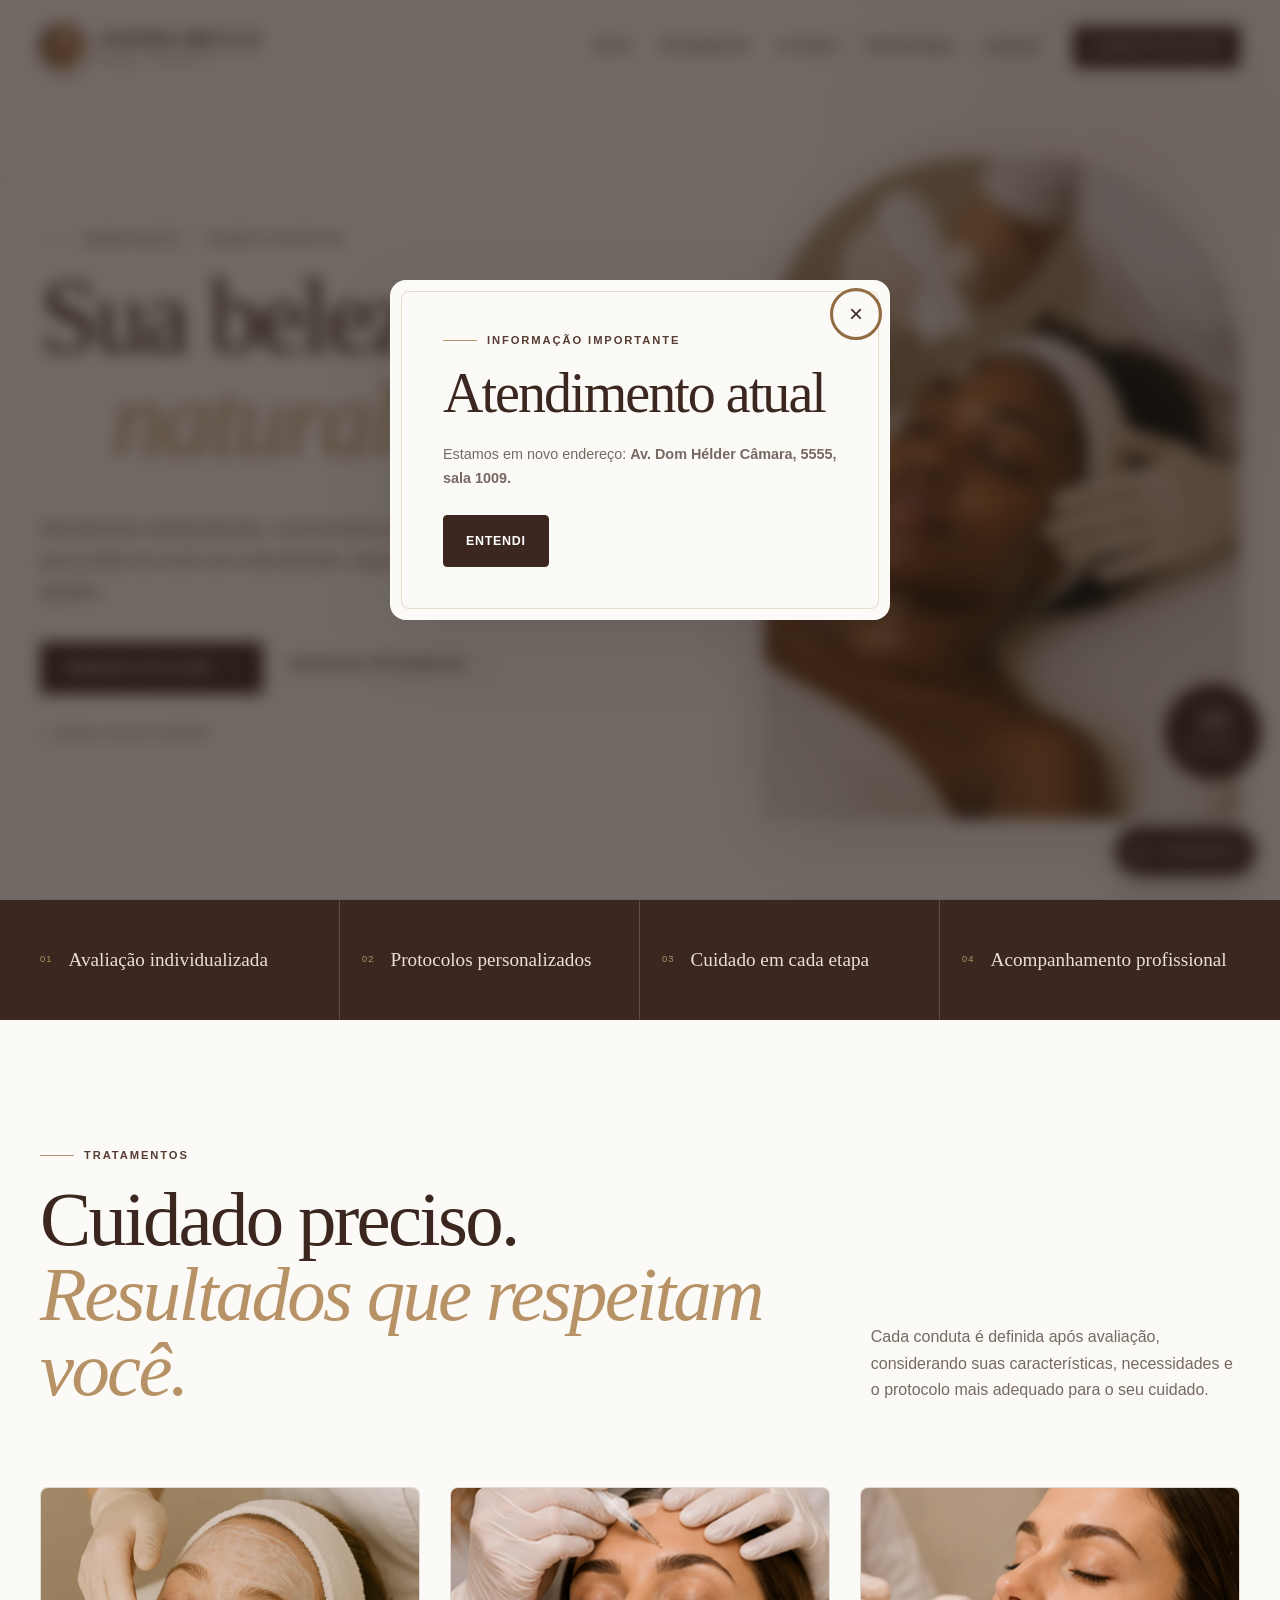
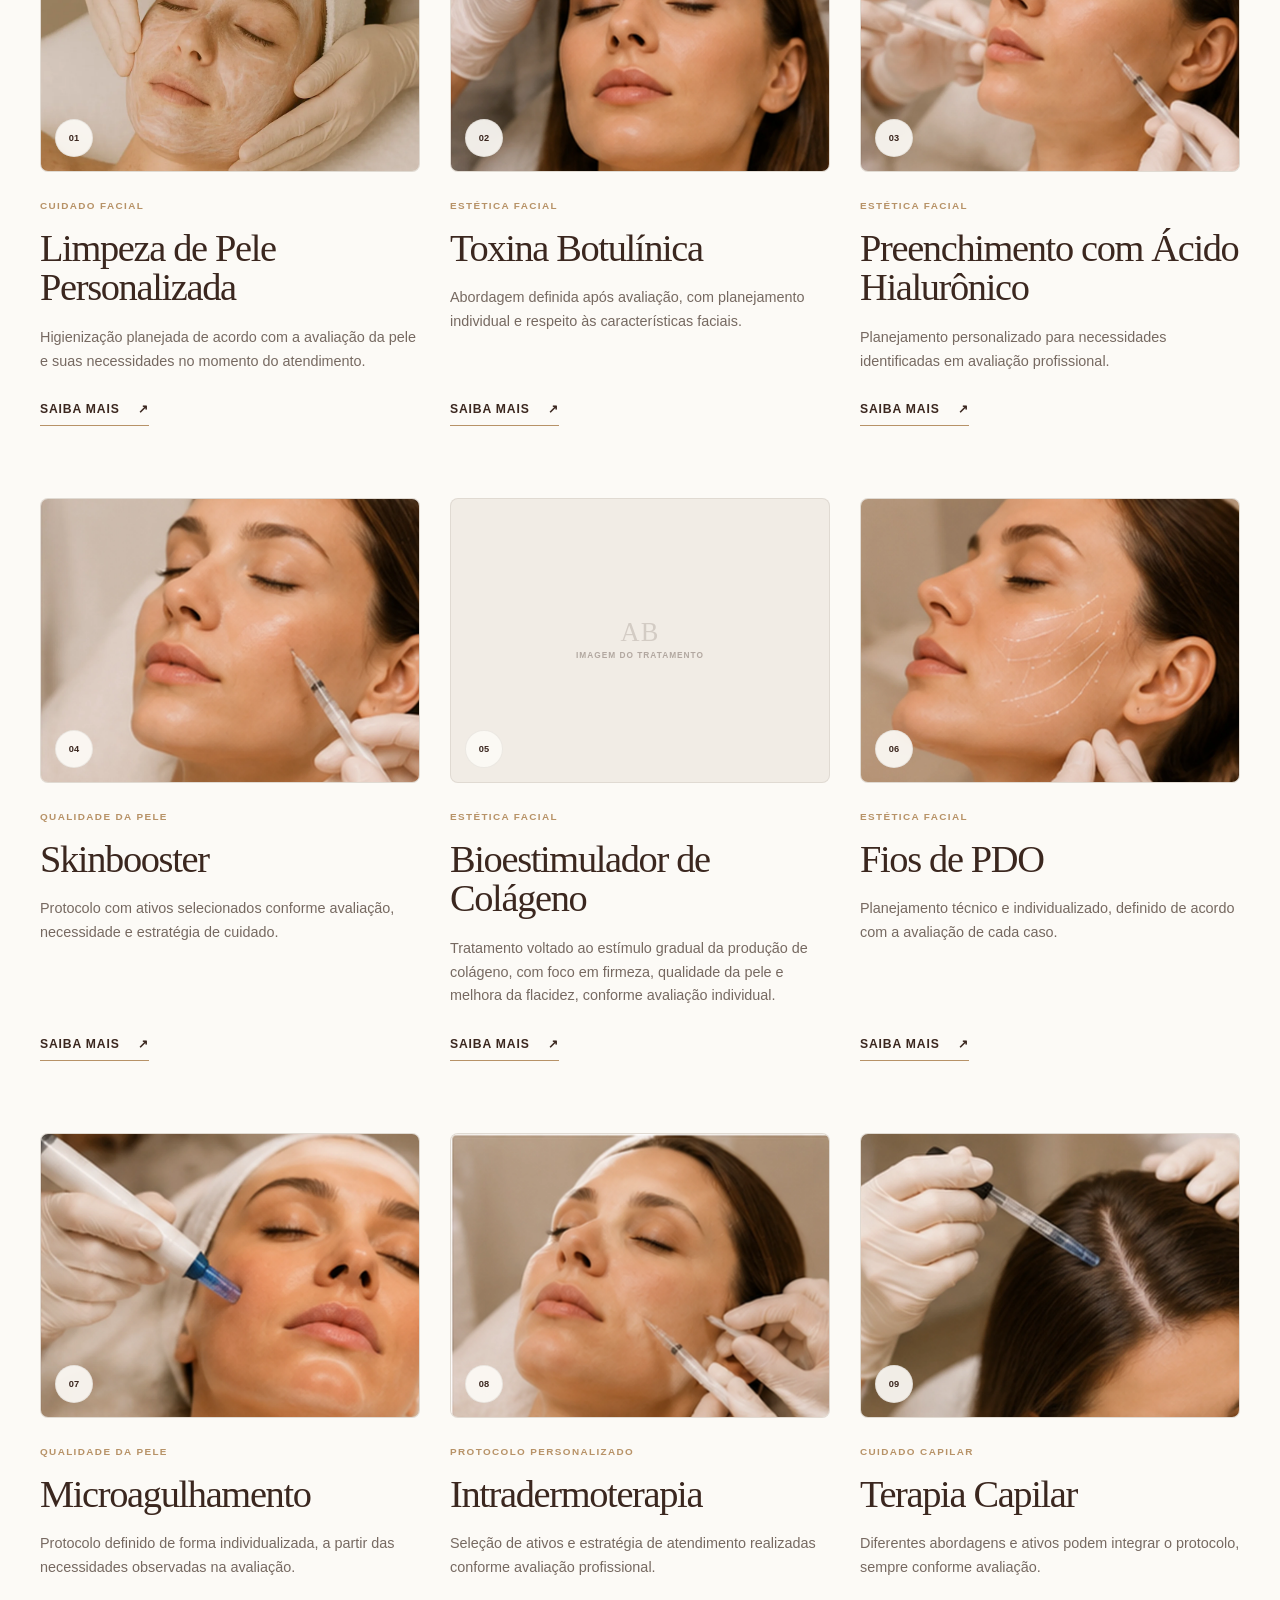
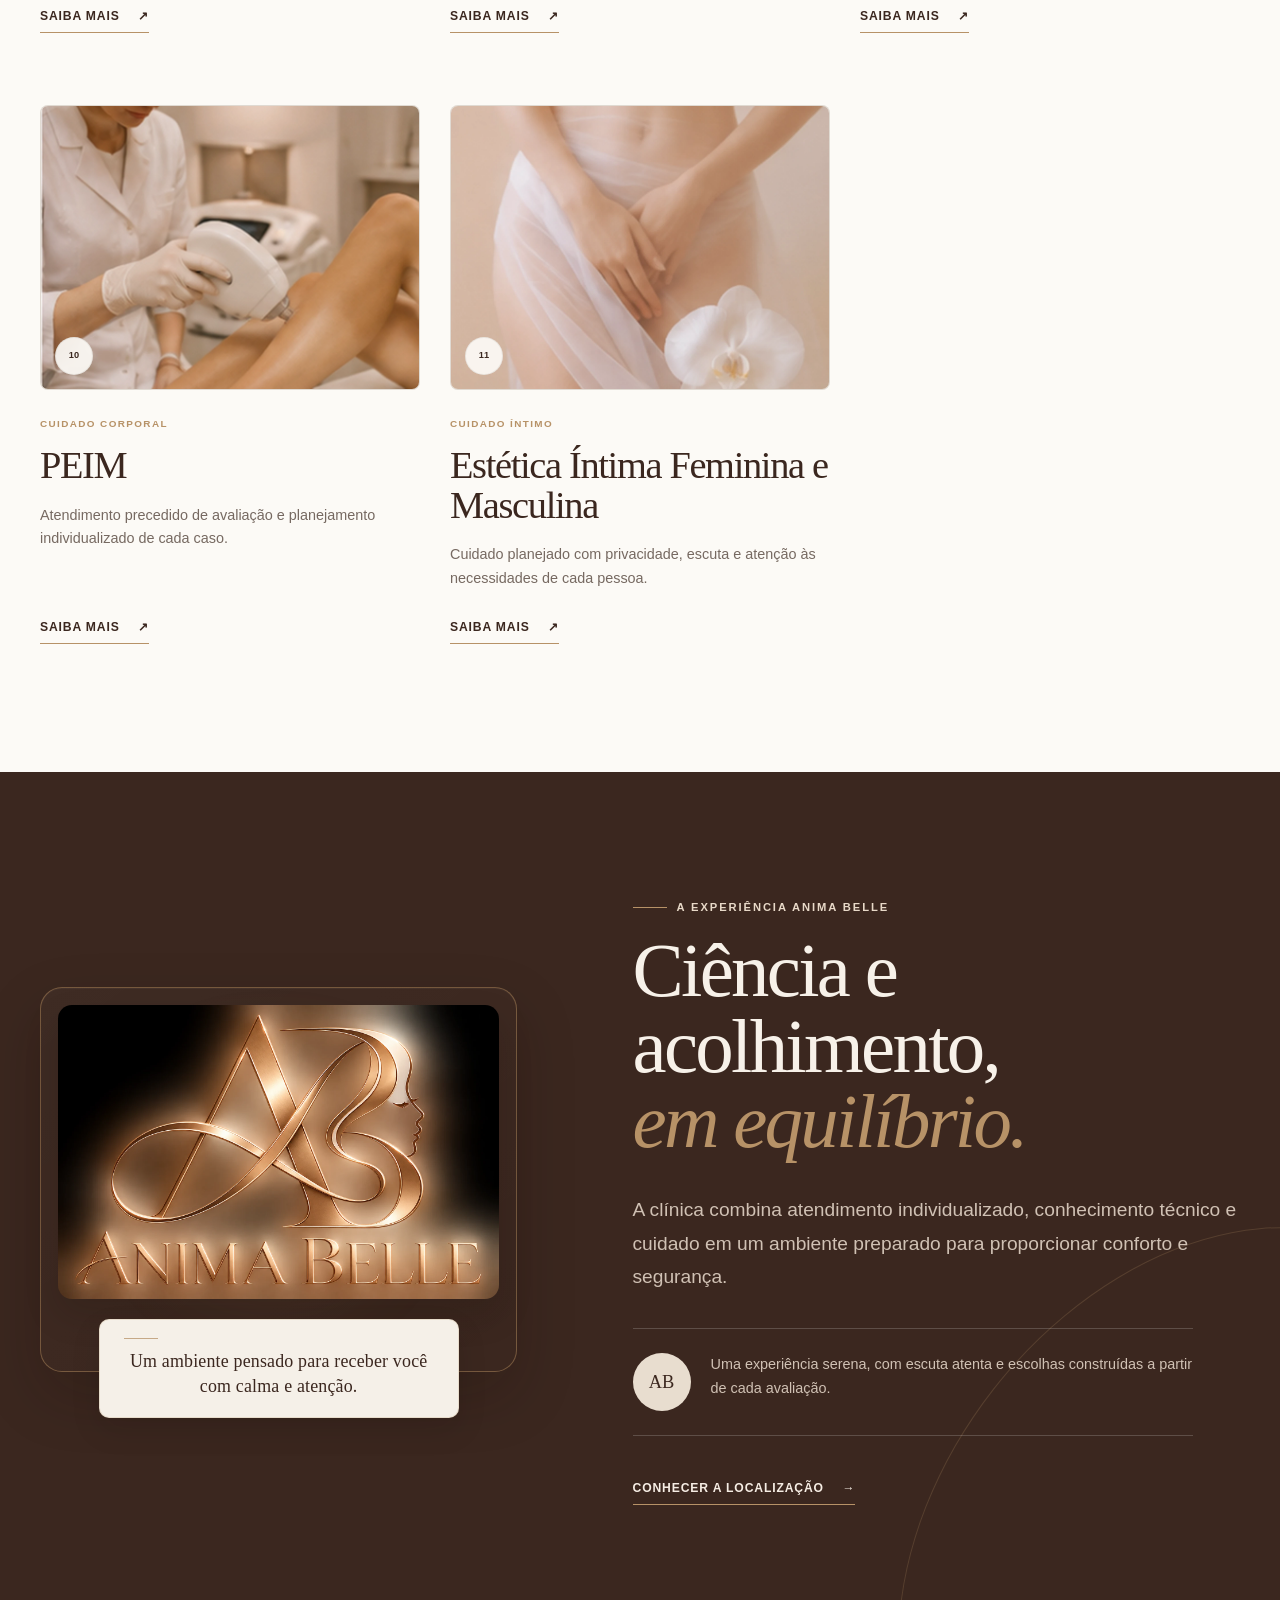
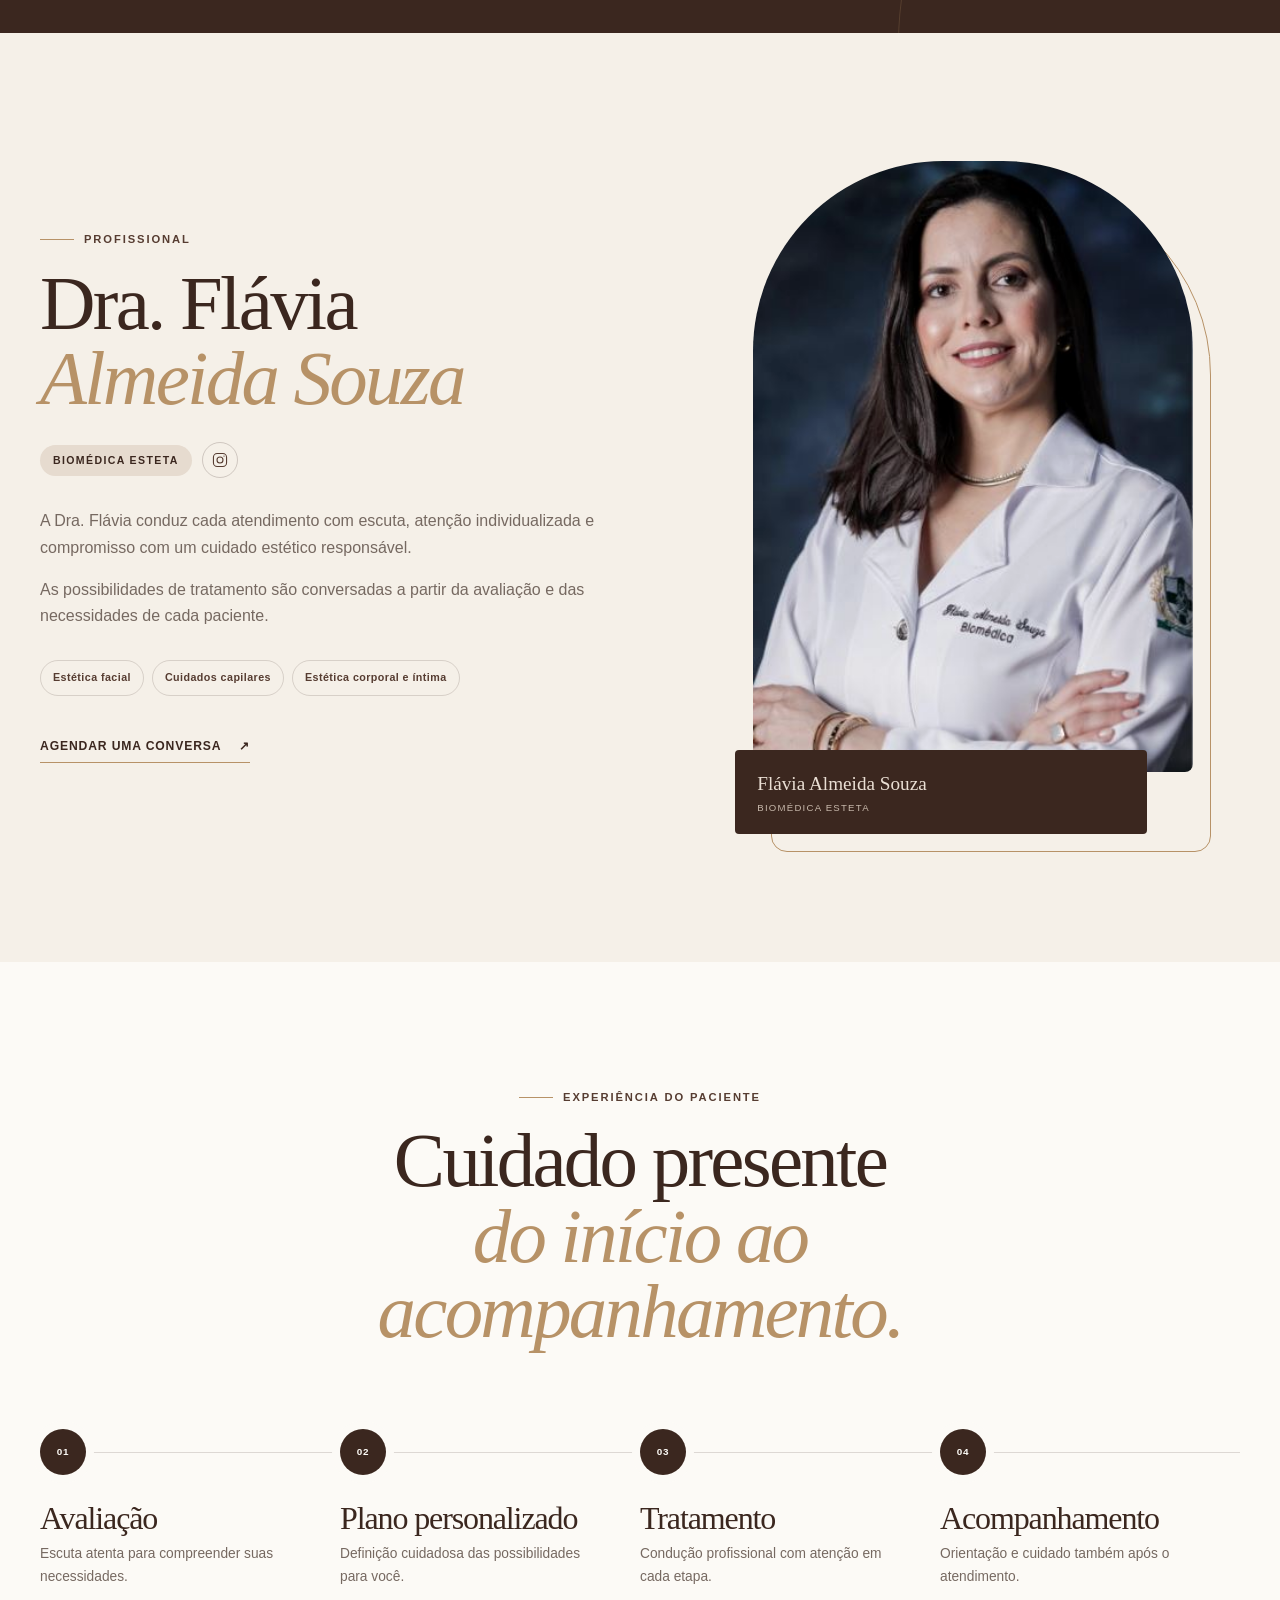
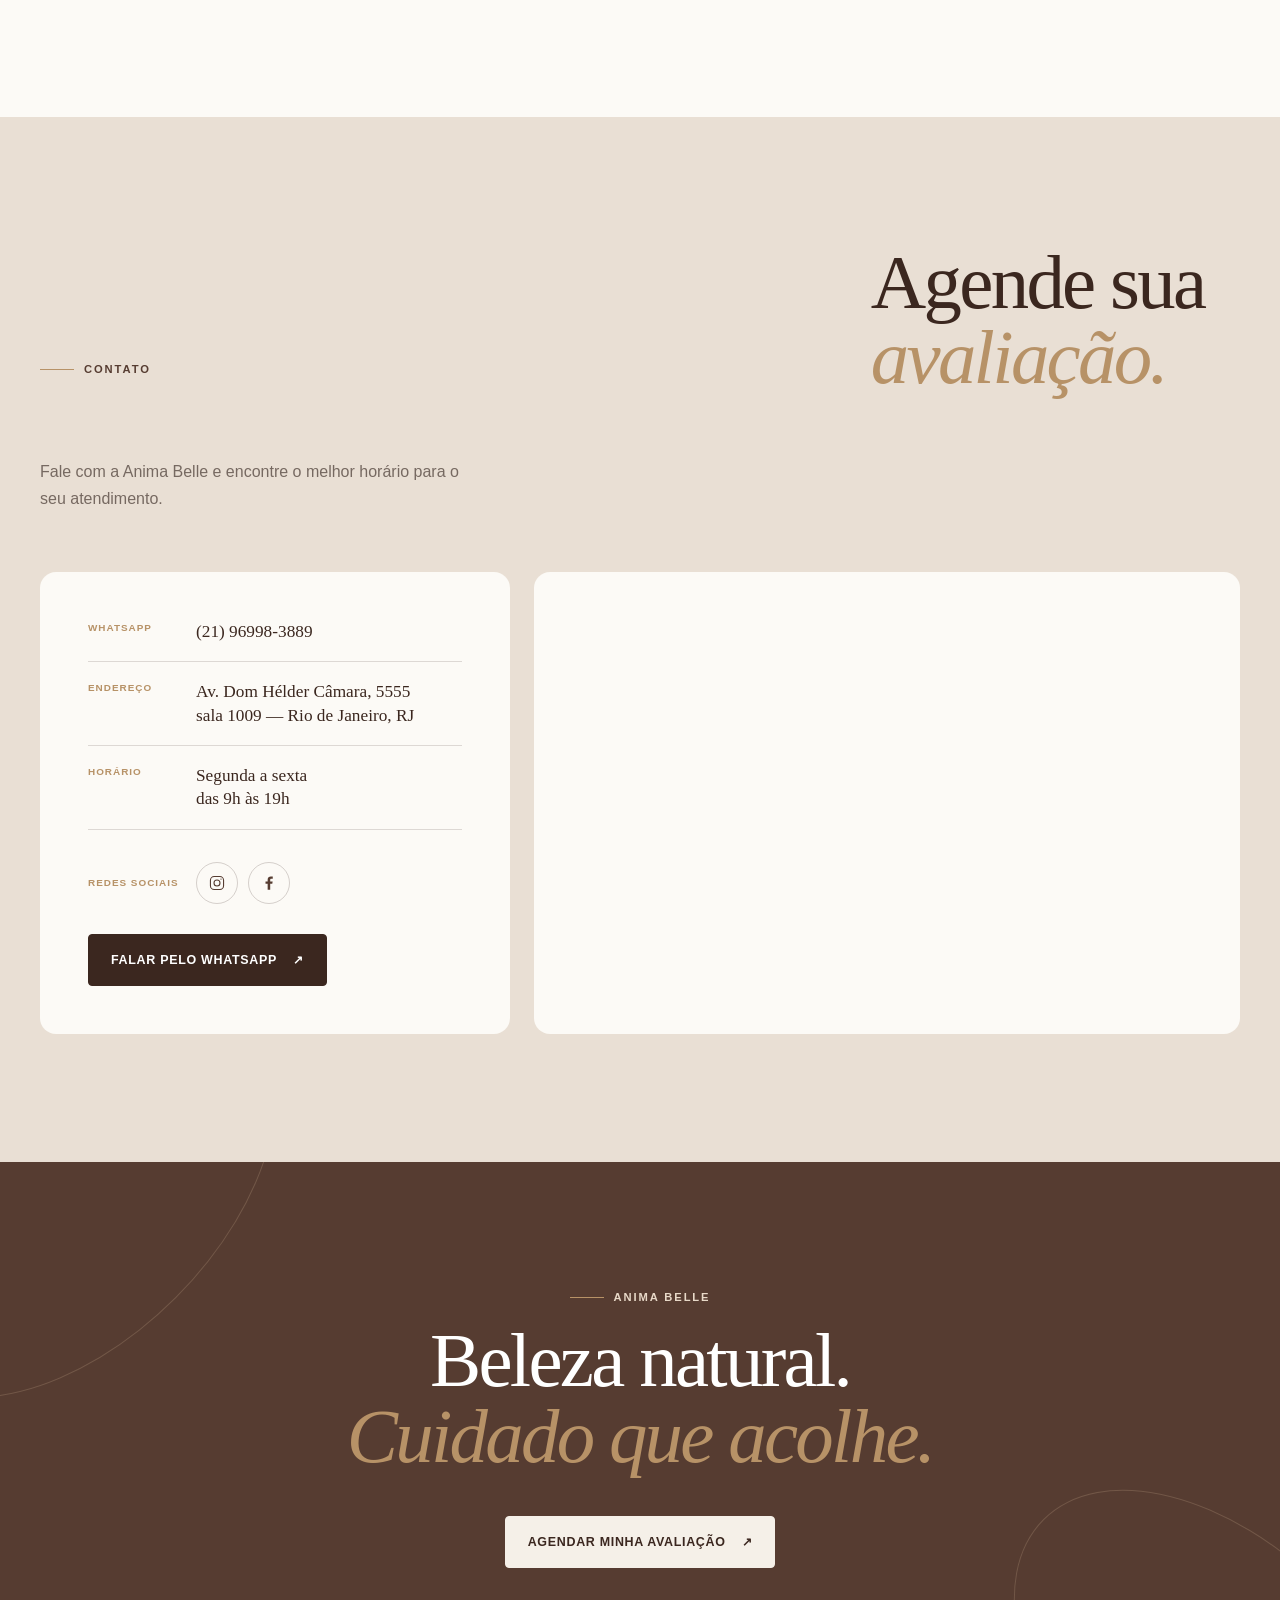
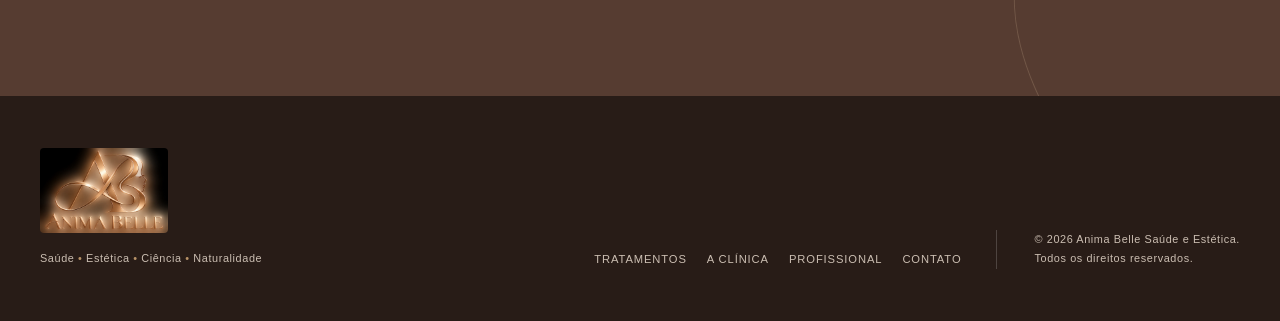
==== commit 0d5261bd: "Update index.html bioestimulador de colageno" ====
--- a/index.html
+++ b/index.html
@@ -198,8 +198,78 @@
           <article class="treatment-card reveal" data-delay="1">
             <figure class="treatment-media">
               <span class="treatment-photo-label" aria-hidden="true"><b>AB</b><small>Imagem do tratamento</small></span>
+              <img data-treatment-photo src="imagens/tratamentos/bioestimulador.webp" alt="Procedimento de bioestimulação de colágeno em clínica de estética" width="1536" height="1024" loading="lazy">
+              <span class="treatment-index">05</span>
+            </figure>
+            <div class="treatment-body">
+              <p class="treatment-type">Estética facial</p>
+              <h3>Bioestimulador de Colágeno</h3>
+              <p>Tratamento voltado ao estímulo gradual da produção de colágeno, com foco em firmeza, qualidade da pele e melhora da flacidez, conforme avaliação individual.</p>
+              <a class="treatment-link wa-link" href="#" target="_blank" rel="noopener" data-wa-message="Olá! Gostaria de saber mais sobre Bioestimulador de Colágeno.">Saiba mais <span aria-hidden="true">↗</span></a>
+            </div>
+          </article>
+
+          <article class="treatment-card reveal" data-delay="2">
+            <figure class="treatment-media">
+              <span class="treatment-photo-label" aria-hidden="true"><b>AB</b><small>Imagem do tratamento</small></span>
+              <img data-treatment-photo src="imagens/tratamentos/fios-pdo.webp" alt="Imagem do tratamento com fios de PDO" width="1600" height="1200" loading="lazy">
+              <span class="treatment-index">06</span>
+            </figure>
+            <div class="treatment-body">
+              <p class="treatment-type">Estética facial</p>
+              <h3>Fios de PDO</h3>
+              <p>Planejamento técnico e individualizado, definido de acordo com a avaliação de cada caso.</p>
+              <a class="treatment-link wa-link" href="#" target="_blank" rel="noopener" data-wa-message="Olá! Gostaria de saber mais sobre Fios de PDO.">Saiba mais <span aria-hidden="true">↗</span></a>
+            </div>
+          </article>
+
+          <article class="treatment-card reveal">
+            <figure class="treatment-media">
+              <span class="treatment-photo-label" aria-hidden="true"><b>AB</b><small>Imagem do tratamento</small></span>
+              <img data-treatment-photo src="imagens/tratamentos/microagulhamento.webp" alt="Imagem do tratamento de microagulhamento" width="1600" height="1200" loading="lazy">
+              <span class="treatment-index">07</span>
+            </figure>
+            <div class="treatment-body">
+              <p class="treatment-type">Qualidade da pele</p>
+              <h3>Microagulhamento</h3>
+              <p>Protocolo definido de forma individualizada, a partir das necessidades observadas na avaliação.</p>
+              <a class="treatment-link wa-link" href="#" target="_blank" rel="noopener" data-wa-message="Olá! Gostaria de saber mais sobre Microagulhamento.">Saiba mais <span aria-hidden="true">↗</span></a>
+            </div>
+          </article>
+
+          <article class="treatment-card reveal" data-delay="1">
+            <figure class="treatment-media">
+              <span class="treatment-photo-label" aria-hidden="true"><b>AB</b><small>Imagem do tratamento</small></span>
+              <img data-treatment-photo src="imagens/tratamentos/intradermoterapia.webp" alt="Imagem do tratamento de intradermoterapia" width="1600" height="1200" loading="lazy">
+              <span class="treatment-index">08</span>
+            </figure>
+            <div class="treatment-body">
+              <p class="treatment-type">Protocolo personalizado</p>
+              <h3>Intradermoterapia</h3>
+              <p>Seleção de ativos e estratégia de atendimento realizadas conforme avaliação profissional.</p>
+              <a class="treatment-link wa-link" href="#" target="_blank" rel="noopener" data-wa-message="Olá! Gostaria de saber mais sobre Intradermoterapia.">Saiba mais <span aria-hidden="true">↗</span></a>
+            </div>
+          </article>
+
+          <article class="treatment-card reveal" data-delay="2">
+            <figure class="treatment-media">
+              <span class="treatment-photo-label" aria-hidden="true"><b>AB</b><small>Imagem do tratamento</small></span>
+              <img data-treatment-photo src="imagens/tratamentos/terapia-capilar.webp" alt="Imagem do tratamento de terapia capilar" width="1600" height="1200" loading="lazy">
+              <span class="treatment-index">09</span>
+            </figure>
+            <div class="treatment-body">
+              <p class="treatment-type">Cuidado capilar</p>
+              <h3>Terapia Capilar</h3>
+              <p>Diferentes abordagens e ativos podem integrar o protocolo, sempre conforme avaliação.</p>
+              <a class="treatment-link wa-link" href="#" target="_blank" rel="noopener" data-wa-message="Olá! Gostaria de saber mais sobre Terapia Capilar.">Saiba mais <span aria-hidden="true">↗</span></a>
+            </div>
+          </article>
+
+          <article class="treatment-card reveal">
+            <figure class="treatment-media">
+              <span class="treatment-photo-label" aria-hidden="true"><b>AB</b><small>Imagem do tratamento</small></span>
               <img data-treatment-photo src="imagens/tratamentos/peim.webp" alt="Imagem do tratamento PEIM" width="1600" height="1200" loading="lazy">
-              <span class="treatment-index">05</span>
+              <span class="treatment-index">10</span>
             </figure>
             <div class="treatment-body">
               <p class="treatment-type">Cuidado corporal</p>
@@ -209,73 +279,17 @@
             </div>
           </article>
 
-          <article class="treatment-card reveal" data-delay="2">
-            <figure class="treatment-media">
-              <span class="treatment-photo-label" aria-hidden="true"><b>AB</b><small>Imagem do tratamento</small></span>
-              <img data-treatment-photo src="imagens/tratamentos/terapia-capilar.webp" alt="Imagem do tratamento de terapia capilar" width="1600" height="1200" loading="lazy">
-              <span class="treatment-index">06</span>
-            </figure>
-            <div class="treatment-body">
-              <p class="treatment-type">Cuidado capilar</p>
-              <h3>Terapia Capilar</h3>
-              <p>Diferentes abordagens e ativos podem integrar o protocolo, sempre conforme avaliação.</p>
-              <a class="treatment-link wa-link" href="#" target="_blank" rel="noopener" data-wa-message="Olá! Gostaria de saber mais sobre Terapia Capilar.">Saiba mais <span aria-hidden="true">↗</span></a>
-            </div>
-          </article>
-
-          <article class="treatment-card reveal">
+          <article class="treatment-card reveal" data-delay="1">
             <figure class="treatment-media">
               <span class="treatment-photo-label" aria-hidden="true"><b>AB</b><small>Imagem do tratamento</small></span>
               <img data-treatment-photo src="imagens/tratamentos/estetica-intima.webp" alt="Imagem sobre estética íntima feminina e masculina" width="1600" height="1200" loading="lazy">
-              <span class="treatment-index">07</span>
+              <span class="treatment-index">11</span>
             </figure>
             <div class="treatment-body">
               <p class="treatment-type">Cuidado íntimo</p>
               <h3>Estética Íntima Feminina e Masculina</h3>
               <p>Cuidado planejado com privacidade, escuta e atenção às necessidades de cada pessoa.</p>
               <a class="treatment-link wa-link" href="#" target="_blank" rel="noopener" data-wa-message="Olá! Gostaria de saber mais sobre Estética Íntima Feminina e Masculina.">Saiba mais <span aria-hidden="true">↗</span></a>
-            </div>
-          </article>
-
-          <article class="treatment-card reveal" data-delay="1">
-            <figure class="treatment-media">
-              <span class="treatment-photo-label" aria-hidden="true"><b>AB</b><small>Imagem do tratamento</small></span>
-              <img data-treatment-photo src="imagens/tratamentos/microagulhamento.webp" alt="Imagem do tratamento de microagulhamento" width="1600" height="1200" loading="lazy">
-              <span class="treatment-index">08</span>
-            </figure>
-            <div class="treatment-body">
-              <p class="treatment-type">Qualidade da pele</p>
-              <h3>Microagulhamento</h3>
-              <p>Protocolo definido de forma individualizada, a partir das necessidades observadas na avaliação.</p>
-              <a class="treatment-link wa-link" href="#" target="_blank" rel="noopener" data-wa-message="Olá! Gostaria de saber mais sobre Microagulhamento.">Saiba mais <span aria-hidden="true">↗</span></a>
-            </div>
-          </article>
-
-          <article class="treatment-card reveal" data-delay="2">
-            <figure class="treatment-media">
-              <span class="treatment-photo-label" aria-hidden="true"><b>AB</b><small>Imagem do tratamento</small></span>
-              <img data-treatment-photo src="imagens/tratamentos/intradermoterapia.webp" alt="Imagem do tratamento de intradermoterapia" width="1600" height="1200" loading="lazy">
-              <span class="treatment-index">09</span>
-            </figure>
-            <div class="treatment-body">
-              <p class="treatment-type">Protocolo personalizado</p>
-              <h3>Intradermoterapia</h3>
-              <p>Seleção de ativos e estratégia de atendimento realizadas conforme avaliação profissional.</p>
-              <a class="treatment-link wa-link" href="#" target="_blank" rel="noopener" data-wa-message="Olá! Gostaria de saber mais sobre Intradermoterapia.">Saiba mais <span aria-hidden="true">↗</span></a>
-            </div>
-          </article>
-
-          <article class="treatment-card reveal">
-            <figure class="treatment-media">
-              <span class="treatment-photo-label" aria-hidden="true"><b>AB</b><small>Imagem do tratamento</small></span>
-              <img data-treatment-photo src="imagens/tratamentos/fios-pdo.webp" alt="Imagem do tratamento com fios de PDO" width="1600" height="1200" loading="lazy">
-              <span class="treatment-index">10</span>
-            </figure>
-            <div class="treatment-body">
-              <p class="treatment-type">Estética facial</p>
-              <h3>Fios de PDO</h3>
-              <p>Planejamento técnico e individualizado, definido de acordo com a avaliação de cada caso.</p>
-              <a class="treatment-link wa-link" href="#" target="_blank" rel="noopener" data-wa-message="Olá! Gostaria de saber mais sobre Fios de PDO.">Saiba mais <span aria-hidden="true">↗</span></a>
             </div>
           </article>
         </div>
--- a/css/style.css
+++ b/css/style.css
@@ -1,1364 +1,2022 @@
-/* ============================================
-   ANIMABELLE - CLÍNICA DE ESTÉTICA AVANÇADA
-   Stylesheet Principal
-   Versão: 1.0.0
-   ============================================ */
-
-/* ============================================
-   1. VARIÁVEIS CSS (Custom Properties)
-   ============================================ */
-:root {
-  --rosa-claro: #f7eef2;
-  --rosa: #c990a5;
-  --rosa-escuro: #a46c7d;
-  --cinza: #5b5b5b;
-  
-  /* Transições padrão */
-  --transition-base: 0.3s ease;
-  --transition-slow: 0.4s ease;
-  
-  /* Espaçamentos */
-  --spacing-xs: 0.5rem;
-  --spacing-sm: 1rem;
-  --spacing-md: 2rem;
-  --spacing-lg: 3rem;
-}
-
-/* ============================================
-   2. RESET E BASE
-   ============================================ */
-html {
-  scroll-behavior: smooth;
-  -webkit-font-smoothing: antialiased;
-  -moz-osx-font-smoothing: grayscale;
-}
-
-body {
-  font-family: 'Poppins', -apple-system, BlinkMacSystemFont, 'Segoe UI', Roboto, 'Helvetica Neue', Arial, sans-serif;
-  background: #fff;
-  background: linear-gradient(180deg, #fff 0%, #f7eef2 100%);
-  background: linear-gradient(180deg, #fff 0%, var(--rosa-claro) 100%);
-  color: #5b5b5b;
-  color: var(--cinza);
-  line-height: 1.6;
-  overflow-x: hidden;
-  margin: 0;
-  padding: 0;
-}
-
-/* Tipografia */
-h1, h2, h3, h4, h5, h6 {
-  font-family: 'Playfair Display', Georgia, 'Times New Roman', serif;
-  color: #a46c7d;
-  color: var(--rosa-escuro);
-  line-height: 1.2;
-  font-weight: 600;
-  margin: 0;
-}
-
-/* ============================================
-   3. NAVEGAÇÃO (NAVBAR)
-   ============================================ */
-.navbar {
-  background: rgba(255, 255, 255, 0.85);
-  backdrop-filter: blur(10px);
-  border-bottom: 1px solid rgba(201, 144, 165, 0.2);
-  transition: all 0.3s ease;
-}
-
-.navbar.scrolled {
-  background: #fff;
-  box-shadow: 0 4px 14px rgba(0, 0, 0, 0.08);
-}
-
-.navbar-brand img {
-  height: 50px;
-  width: auto;
-  display: block;
-  transform: scale(1.2);
-  transform-origin: left center;
-}
-
-.nav-link {
-  position: relative;
-  margin: 0 10px;
-  font-weight: 500;
-  color: var(--cinza) !important;
-}
-
-.nav-link::after {
-  content: '';
-  position: absolute;
-  left: 0;
-  bottom: -6px;
-  width: 100%;
-  height: 2px;
-  background: var(--rosa);
-  opacity: 0;
-  transform: translateY(4px);
-  transition: all 0.3s;
-}
-
-.nav-link:hover,
-.nav-link.active {
-  color: var(--rosa-escuro) !important;
-}
-
-.nav-link:hover::after,
-.nav-link.active::after {
-  opacity: 1;
-  transform: translateY(0);
-}
-
-.navbar-toggler {
-  border: none;
-}
-
-.navbar-toggler:focus {
-  box-shadow: none;
-}
-
-.btn-highlight {
-  display: inline-flex;
-  align-items: center;
-  gap: 8px;
-  background: #c990a5;
-  background: var(--rosa);
-  color: #fff !important;
-  border: none;
-  border-radius: 999px;
-  padding: 10px 26px;
-  font-weight: 600;
-  transition: all 0.3s ease;
-  text-decoration: none;
-  cursor: pointer;
-}
-
-.btn-highlight:hover {
-  background: #a46c7d;
-  background: var(--rosa-escuro);
-  color: #fff !important;
-  transform: translateY(-2px);
-  text-decoration: none;
-}
-
-#hero {
-  padding: 0;
-}
-
-.hero {
-  position: relative;
-  min-height: 90vh;
-  display: flex;
-  align-items: center;
-  background: linear-gradient(110deg, rgba(164, 108, 125, 0.75), rgba(247, 238, 242, 0.65));
-  color: #fff;
-  overflow: hidden;
-}
-
-.hero::before,
-.hero::after {
-  content: '';
-  position: absolute;
-  border-radius: 50%;
-  filter: blur(80px);
-  opacity: 0.5;
-  z-index: 0;
-}
-
-.hero::before {
-  width: 420px;
-  height: 420px;
-  background: rgba(255, 255, 255, 0.15);
-  top: -120px;
-  right: -160px;
-}
-
-.hero::after {
-  width: 360px;
-  height: 360px;
-  background: rgba(247, 238, 242, 0.4);
-  bottom: -120px;
-  left: -120px;
-}
-
-.hero-content {
-  position: relative;
-  z-index: 2;
-  max-width: 550px;
-}
-
-.hero h1 {
-  font-size: clamp(2.6rem, 5vw, 3.6rem);
-  color: #fff;
-  margin-bottom: 20px;
-}
-
-.hero .lead {
-  font-size: 1.1rem;
-  color: rgba(255, 255, 255, 0.9);
-}
-
-.hero-carousel .carousel-item {
-  transition: opacity 0.8s ease-in-out;
-}
-
-.hero-carousel .carousel-item .hero {
-  min-height: 90vh;
-}
-
-.hero-carousel .carousel-control-prev,
-.hero-carousel .carousel-control-next {
-  width: 4.5rem;
-}
-
-.hero-carousel .carousel-control-prev-icon,
-.hero-carousel .carousel-control-next-icon {
-  filter: invert(1);
-}
-
-.hero-carousel .carousel-indicators {
-  bottom: 40px;
-}
-
-.hero-carousel .carousel-indicators [data-bs-target] {
-  width: 12px;
-  height: 12px;
-  border-radius: 50%;
-  background-color: rgba(255, 255, 255, 0.6);
-}
-
-.hero-carousel .carousel-indicators .active {
-  background-color: #fff;
-}
-
-
-.hero-slide-1 {
-  background: linear-gradient(110deg, rgba(164, 108, 125, 0.75), rgba(247, 238, 242, 0.65)),
-    url('../imagens/banner1.png') center right/50% no-repeat;
-}
-
-.hero-slide-2 {
-  background: linear-gradient(110deg, rgba(201, 144, 165, 0.75), rgba(164, 108, 125, 0.65)),
-    url('../imagens/banner2.png') center right/50% no-repeat;
-}
-
-.badge-soft {
-  background: rgba(255, 255, 255, 0.15);
-  color: #fff;
-  border: 1px solid rgba(255, 255, 255, 0.3);
-  border-radius: 999px;
-  padding: 8px 18px;
-  font-size: 0.85rem;
-  letter-spacing: 1px;
-  text-transform: uppercase;
-  margin-bottom: 20px;
-  display: inline-flex;
-  align-items: center;
-  gap: 8px;
-}
-
-section {
-  padding: 80px 0;
-}
-
-.section-header {
-  max-width: 680px;
-  margin: 0 auto 50px;
-}
-
-.section-header p {
-  color: rgba(91, 91, 91, 0.8);
-}
-
-/* ============================================
-   7. CARDS DE SERVIÇOS
-   ============================================ */
-.service-card {
-  height: 100%;
-  border: 0;
-  border-radius: 18px;
-  padding: 32px 28px;
-  background: #fff;
-  box-shadow: 0 22px 60px rgba(164, 108, 125, 0.12);
-  transition: transform var(--transition-slow), box-shadow var(--transition-slow);
-}
-
-.service-card:hover {
-  transform: translateY(-6px);
-  box-shadow: 0 28px 70px rgba(164, 108, 125, 0.2);
-}
-
-.service-card i {
-  font-size: 2rem;
-  color: var(--rosa);
-  margin-bottom: 18px;
-}
-
-.service-card h5 {
-  color: var(--rosa-escuro);
-  font-weight: 600;
-}
-
-.differential-card {
-  background: #fff;
-  border-radius: 24px;
-  padding: 40px 32px;
-  height: 100%;
-  box-shadow: 0 8px 30px rgba(164, 108, 125, 0.1);
-  transition: all 0.4s cubic-bezier(0.4, 0, 0.2, 1);
-  border: 1px solid rgba(201, 144, 165, 0.1);
-  position: relative;
-  overflow: hidden;
-}
-
-.differential-card::before {
-  content: '';
-  position: absolute;
-  top: 0;
-  left: 0;
-  width: 100%;
-  height: 4px;
-  background: linear-gradient(90deg, var(--rosa), var(--rosa-escuro));
-  transform: scaleX(0);
-  transform-origin: left;
-  transition: transform 0.4s ease;
-}
-
-.differential-card:hover {
-  transform: translateY(-8px);
-  box-shadow: 0 20px 50px rgba(164, 108, 125, 0.2);
-  border-color: rgba(201, 144, 165, 0.3);
-}
-
-.differential-card:hover::before {
-  transform: scaleX(1);
-}
-
-.differential-icon {
-  width: 72px;
-  height: 72px;
-  border-radius: 20px;
-  background: linear-gradient(135deg, rgba(201, 144, 165, 0.15), rgba(164, 108, 125, 0.1));
-  display: flex;
-  align-items: center;
-  justify-content: center;
-  margin-bottom: 24px;
-  transition: all 0.4s ease;
-}
-
-.differential-card:hover .differential-icon {
-  transform: scale(1.1) rotate(5deg);
-  background: linear-gradient(135deg, rgba(201, 144, 165, 0.25), rgba(164, 108, 125, 0.2));
-}
-
-.differential-icon i {
-  font-size: 2.2rem;
-  color: var(--rosa-escuro);
-}
-
-.differential-card h4 {
-  color: var(--rosa-escuro);
-  font-size: 1.4rem;
-  font-weight: 600;
-  margin-bottom: 16px;
-  font-family: 'Playfair Display', serif;
-}
-
-.differential-card p {
-  color: rgba(91, 91, 91, 0.8);
-  line-height: 1.7;
-  font-size: 0.95rem;
-}
-
-.journey-section {
-  background: linear-gradient(135deg, rgba(247, 238, 242, 0.6), rgba(255, 255, 255, 0.9));
-  border-radius: 32px;
-  padding: 60px 50px;
-  position: relative;
-  overflow: hidden;
-}
-
-.journey-section::before {
-  content: '';
-  position: absolute;
-  width: 400px;
-  height: 400px;
-  border-radius: 50%;
-  background: rgba(201, 144, 165, 0.08);
-  filter: blur(80px);
-  top: -100px;
-  right: -100px;
-  z-index: 0;
-}
-
-.journey-section::after {
-  content: '';
-  position: absolute;
-  width: 300px;
-  height: 300px;
-  border-radius: 50%;
-  background: rgba(164, 108, 125, 0.06);
-  filter: blur(60px);
-  bottom: -80px;
-  left: -80px;
-  z-index: 0;
-}
-
-.journey-content {
-  position: relative;
-  z-index: 1;
-}
-
-.journey-badge {
-  display: inline-block;
-  background: rgba(201, 144, 165, 0.15);
-  color: var(--rosa-escuro);
-  padding: 8px 20px;
-  border-radius: 999px;
-  font-size: 0.85rem;
-  font-weight: 600;
-  text-transform: uppercase;
-  letter-spacing: 1px;
-  margin-bottom: 20px;
-}
-
-.journey-content h2 {
-  color: var(--rosa-escuro);
-  font-size: 2.5rem;
-  font-weight: 700;
-}
-
-.journey-steps {
-  margin-top: 40px;
-}
-
-.journey-step {
-  display: flex;
-  gap: 24px;
-  margin-bottom: 32px;
-  align-items: flex-start;
-  opacity: 0;
-  animation: fadeInUp 0.6s ease forwards;
-}
-
-.journey-step:nth-child(1) {
-  animation-delay: 0.1s;
-}
-
-.journey-step:nth-child(2) {
-  animation-delay: 0.2s;
-}
-
-.journey-step:nth-child(3) {
-  animation-delay: 0.3s;
-}
-
-.journey-step-number {
-  min-width: 56px;
-  height: 56px;
-  border-radius: 16px;
-  background: linear-gradient(135deg, var(--rosa), var(--rosa-escuro));
-  color: #fff;
-  display: flex;
-  align-items: center;
-  justify-content: center;
-  font-size: 1.3rem;
-  font-weight: 700;
-  box-shadow: 0 8px 20px rgba(164, 108, 125, 0.3);
-  flex-shrink: 0;
-}
-
-.journey-step-content h5 {
-  color: var(--rosa-escuro);
-  font-size: 1.2rem;
-  font-weight: 600;
-  margin-bottom: 8px;
-  font-family: 'Playfair Display', serif;
-}
-
-.journey-step-content p {
-  color: rgba(91, 91, 91, 0.75);
-  line-height: 1.7;
-  margin: 0;
-}
-
-.journey-visual {
-  position: relative;
-  display: flex;
-  flex-direction: row;
-  gap: 15px;
-  justify-content: center;
-  align-items: center;
-  flex-wrap: wrap;
-  z-index: 1;
-}
-
-.journey-card {
-  background: #fff;
-  border-radius: 16px;
-  padding: 20px 16px;
-  box-shadow: 0 15px 40px rgba(164, 108, 125, 0.15);
-  display: flex;
-  flex-direction: column;
-  align-items: center;
-  justify-content: center;
-  gap: 8px;
-  transition: all 0.4s ease;
-  border: 1px solid rgba(201, 144, 165, 0.1);
-  text-align: center;
-  flex: 1;
-  min-width: 120px;
-  max-width: 150px;
-}
-
-.journey-card:hover {
-  transform: translateY(-8px) scale(1.05);
-  box-shadow: 0 20px 50px rgba(164, 108, 125, 0.25);
-}
-
-.journey-card i {
-  font-size: 1.8rem;
-  color: var(--rosa);
-}
-
-.journey-card span {
-  font-weight: 600;
-  color: var(--rosa-escuro);
-  font-size: 0.85rem;
-  text-align: center;
-  line-height: 1.3;
-}
-
-.journey-card-1 {
-  animation: float 3s ease-in-out infinite;
-}
-
-.journey-card-2 {
-  animation: float 3s ease-in-out infinite 0.5s;
-}
-
-.journey-card-3 {
-  animation: float 3s ease-in-out infinite 1s;
-}
-
-@keyframes fadeInUp {
-  from {
-    opacity: 0;
-    transform: translateY(20px);
-  }
-  to {
-    opacity: 1;
-    transform: translateY(0);
-  }
-}
-
-@keyframes float {
-  0%, 100% {
-    transform: translateY(0);
-  }
-  50% {
-    transform: translateY(-15px);
-  }
-}
-
-.profile-img {
-  width: 280px;
-  height: 380px;
-  object-fit: cover;
-  border-radius: 50%;
-  border: 5px solid rgba(201, 144, 165, 0.35);
-  box-shadow: 0 15px 45px rgba(0, 0, 0, 0.08);
-}
-
-.about-card {
-  border: none;
-  border-radius: 20px;
-  background: #fff;
-  box-shadow: 0 20px 55px rgba(164, 108, 125, 0.12);
-  padding: 35px;
-}
-
-.tag-list {
-  display: flex;
-  flex-wrap: wrap;
-  gap: 10px;
-  margin-top: 20px;
-}
-
-.tag-list span {
-  background: rgba(201, 144, 165, 0.18);
-  color: var(--rosa-escuro);
-  border-radius: 999px;
-  padding: 6px 16px;
-  font-size: 0.85rem;
-}
-
-.testimonial-card {
-  border: none;
-  border-radius: 18px;
-  background: #fff;
-  padding: 32px;
-  height: 100%;
-  box-shadow: 0 18px 45px rgba(164, 108, 125, 0.12);
-  text-align: left;
-}
-
-.testimonial-card i {
-  font-size: 2rem;
-  color: var(--rosa);
-  margin-bottom: 12px;
-}
-
-.testimonial-author {
-  font-weight: 600;
-  color: var(--rosa-escuro);
-  margin-top: 18px;
-}
-
-.contact-section {
-  background: #fff;
-  border-radius: 22px;
-  padding: 40px;
-  box-shadow: 0 18px 50px rgba(164, 108, 125, 0.12);
-  height: 100%;
-  display: flex;
-  flex-direction: column;
-}
-
-.map-container {
-  height: 100%;
-  border-radius: 18px;
-  overflow: hidden;
-  box-shadow: 0 14px 40px rgba(164, 108, 125, 0.15);
-}
-
-.contact-item {
-  display: flex;
-  gap: 16px;
-  margin-bottom: 20px;
-  align-items: flex-start;
-}
-
-.contact-icon {
-  width: 48px;
-  height: 48px;
-  border-radius: 14px;
-  background: rgba(201, 144, 165, 0.18);
-  display: grid;
-  place-items: center;
-  color: var(--rosa-escuro);
-  font-size: 1.3rem;
-}
-
-iframe {
-  border: none;
-  width: 100%;
-  height: 100%;
-  min-height: 400px;
-}
-
-.cta-banner {
-  background: linear-gradient(120deg, rgba(164, 108, 125, 1), rgba(201, 144, 165, 0.85));
-  border-radius: 24px;
-  padding: 48px;
-  color: #fff;
-  text-align: center;
-  position: relative;
-  overflow: hidden;
-}
-
-.cta-banner::after {
-  content: '';
-  position: absolute;
-  width: 480px;
-  height: 480px;
-  border-radius: 50%;
-  background: rgba(255, 255, 255, 0.08);
-  top: -140px;
-  right: -180px;
-}
-
-.whatsapp-float {
-  position: fixed;
-  right: 26px;
-  bottom: 26px;
-  width: 62px;
-  height: 62px;
-  border-radius: 50%;
-  background: #25d366;
-  color: #fff;
-  font-size: 30px;
-  display: grid;
-  place-items: center;
-  box-shadow: 0 16px 35px rgba(37, 211, 102, 0.3);
-  z-index: 1050;
-  transition: transform 0.3s ease;
-}
-
-.whatsapp-float:hover {
-  transform: translateY(-4px);
-  color: #fff;
-}
-
-/* ============================================
-   CHAT WIDGET - Caixa de conversa (estilo chatbot)
-   ============================================ */
-.chat-widget {
-  position: fixed;
-  bottom: 100px;
-  right: 26px;
-  width: 360px;
-  max-width: calc(100vw - 40px);
-  max-height: 75vh;
-  z-index: 1040;
-  opacity: 0;
-  visibility: hidden;
-  transform: translateY(20px) scale(0.95);
-  transition: opacity 0.25s ease, transform 0.25s ease, visibility 0.25s;
-}
-
-.chat-widget.is-open {
-  opacity: 1;
-  visibility: visible;
-  transform: translateY(0) scale(1);
-}
-
-.chat-widget-box {
-  background: #fff;
-  border-radius: 20px;
-  box-shadow: 0 20px 50px rgba(0, 0, 0, 0.15), 0 0 0 1px rgba(201, 144, 165, 0.15);
-  overflow: hidden;
-  display: flex;
-  flex-direction: column;
-  max-height: 75vh;
-}
-
-.chat-widget-header {
-  background: linear-gradient(135deg, var(--rosa-escuro), var(--rosa));
-  color: #fff;
-  padding: 18px 20px;
-  display: flex;
-  align-items: center;
-  justify-content: space-between;
-  gap: 12px;
-}
-
-.chat-widget-header-info {
-  display: flex;
-  flex-direction: column;
-  gap: 2px;
-}
-
-.chat-widget-title {
-  font-family: 'Playfair Display', serif;
-  font-weight: 700;
-  font-size: 1.25rem;
-}
-
-.chat-widget-subtitle {
-  font-size: 0.8rem;
-  opacity: 0.95;
-  font-weight: 400;
-}
-
-.chat-widget-close {
-  width: 36px;
-  height: 36px;
-  border: none;
-  background: rgba(255, 255, 255, 0.2);
-  color: #fff;
-  border-radius: 50%;
-  display: grid;
-  place-items: center;
-  cursor: pointer;
-  transition: background 0.2s;
-}
-
-.chat-widget-close:hover {
-  background: rgba(255, 255, 255, 0.35);
-}
-
-.chat-widget-body {
-  padding: 20px;
-  overflow-y: auto;
-}
-
-.chat-msg {
-  margin-bottom: 16px;
-}
-
-.chat-msg-bot p {
-  margin: 0 0 8px 0;
-  color: var(--cinza);
-  font-size: 0.95rem;
-  line-height: 1.5;
-}
-
-.chat-msg-bot p:last-child {
-  margin-bottom: 0;
-}
-
-.chat-msg-hint {
-  font-size: 0.85rem !important;
-  color: var(--rosa-escuro) !important;
-  font-weight: 500;
-  margin-top: 12px !important;
-}
-
-.chat-quick-actions {
-  display: flex;
-  flex-direction: column;
-  gap: 10px;
-}
-
-.chat-quick-btn {
-  display: flex;
-  align-items: center;
-  gap: 10px;
-  width: 100%;
-  padding: 14px 18px;
-  border: 1px solid rgba(201, 144, 165, 0.35);
-  border-radius: 14px;
-  background: rgba(247, 238, 242, 0.6);
-  color: var(--rosa-escuro);
-  font-weight: 600;
-  font-size: 0.95rem;
-  cursor: pointer;
-  transition: all 0.2s ease;
-  text-align: left;
-}
-
-.chat-quick-btn:hover {
-  background: rgba(201, 144, 165, 0.15);
-  border-color: var(--rosa);
-  transform: translateX(4px);
-}
-
-.chat-quick-btn i {
-  font-size: 1.2rem;
-}
-
-.chat-quick-wa {
-  background: rgba(37, 211, 102, 0.12);
-  border-color: rgba(37, 211, 102, 0.4);
-  color: #1a7c3a;
-}
-
-.chat-quick-wa:hover {
-  background: rgba(37, 211, 102, 0.2);
-  border-color: #25d366;
-}
-
-.chat-msg-success {
-  text-align: center;
-}
-
-.chat-msg-success .bi-check-circle-fill {
-  font-size: 2.5rem;
-  color: #25d366;
-  display: block;
-  margin-bottom: 8px;
-}
-
-.chat-btn-loading {
-  font-size: 0.9rem;
-}
-
-.chat-step {
-  display: block;
-}
-
-.chat-step[hidden] {
-  display: none !important;
-}
-
-.chat-form-agendar {
-  margin-top: 8px;
-}
-
-.chat-form-group {
-  margin-bottom: 14px;
-}
-
-.chat-form-group label {
-  display: block;
-  font-size: 0.85rem;
-  font-weight: 600;
-  color: var(--rosa-escuro);
-  margin-bottom: 6px;
-}
-
-.chat-form-group input {
-  width: 100%;
-  padding: 12px 14px;
-  border: 1px solid rgba(201, 144, 165, 0.35);
-  border-radius: 12px;
-  font-size: 0.95rem;
-  font-family: inherit;
-  color: var(--cinza);
-  background: #fff;
-  transition: border-color 0.2s, box-shadow 0.2s;
-  box-sizing: border-box;
-}
-
-.chat-form-group input::placeholder {
-  color: rgba(91, 91, 91, 0.5);
-}
-
-.chat-form-group input:focus {
-  outline: none;
-  border-color: var(--rosa);
-  box-shadow: 0 0 0 3px rgba(201, 144, 165, 0.2);
-}
-
-.chat-form-group input:invalid:not(:placeholder-shown) {
-  border-color: rgba(164, 108, 125, 0.6);
-}
-
-.chat-form-actions {
-  display: flex;
-  gap: 10px;
-  margin-top: 18px;
-  flex-wrap: wrap;
-}
-
-.chat-btn-back {
-  padding: 12px 20px;
-  border: 1px solid rgba(201, 144, 165, 0.4);
-  border-radius: 12px;
-  background: transparent;
-  color: var(--rosa-escuro);
-  font-weight: 600;
-  font-size: 0.9rem;
-  cursor: pointer;
-  transition: all 0.2s;
-}
-
-.chat-btn-back:hover {
-  background: rgba(247, 238, 242, 0.8);
-}
-
-.chat-btn-submit {
-  flex: 1;
-  min-width: 140px;
-  padding: 12px 18px;
-  border: none;
-  border-radius: 12px;
-  background: linear-gradient(135deg, #25d366, #20ba5a);
-  color: #fff;
-  font-weight: 600;
-  font-size: 0.95rem;
-  cursor: pointer;
-  display: inline-flex;
-  align-items: center;
-  justify-content: center;
-  gap: 8px;
-  transition: transform 0.2s, box-shadow 0.2s;
-}
-
-.chat-btn-submit:hover {
-  transform: translateY(-1px);
-  box-shadow: 0 6px 20px rgba(37, 211, 102, 0.35);
-}
-
-footer {
-  background: #fff;
-  padding: 32px 0;
-  border-top: 1px solid rgba(201, 144, 165, 0.2);
-}
-
-footer p {
-  margin: 0;
-  color: rgba(91, 91, 91, 0.75);
-  font-size: 0.95rem;
-}
-
-@media (max-width: 991px) {
-  .navbar {
-    background: rgba(255, 255, 255, 0.95);
-  }
-
-  .hero {
-    min-height: auto;
-    padding: 120px 0 90px;
-    text-align: center;
-  }
-
-  .hero-content {
-    margin: 0 auto;
-  }
-
-  .badge-soft {
-    margin: 0 auto 20px;
-  }
-
-  .journey-section {
-    padding: 40px 30px;
-  }
-
-  .journey-content h2 {
-    font-size: 2rem;
-  }
-
-  .journey-visual {
-    margin-top: 40px;
-    align-items: center;
-  }
-
-  .journey-card {
-    padding: 20px;
-    width: 100%;
-    max-width: 250px;
-  }
-}
-
-/* ============================================
-   9. MEDIA QUERIES - MOBILE
-   Breakpoint: 767px
-   ============================================ */
-@media (max-width: 767px) {
-  section {
-    padding: 45px 0 !important;
-  }
-
-  .navbar-brand img {
-    height: 40px !important;
-    transform: scale(1) !important;
-  }
-
-  .hero {
-    min-height: 65vh !important;
-    padding: 90px 0 50px !important;
-  }
-
-  .hero-slide-1,
-  .hero-slide-2 {
-    background-size: 100% !important;
-    background-position: center !important;
-  }
-
-  .hero h1 {
-    font-size: 1.8rem !important;
-    margin-bottom: 14px !important;
-    line-height: 1.3 !important;
-  }
-
-  .hero .lead {
-    font-size: 0.95rem !important;
-    margin-bottom: 20px !important;
-    line-height: 1.5 !important;
-  }
-
-  .hero-content {
-    max-width: 100% !important;
-    padding: 0 20px !important;
-  }
-
-  .badge-soft {
-    font-size: 0.75rem;
-    padding: 6px 14px;
-    margin-bottom: 16px;
-  }
-
-  .btn-highlight {
-    padding: 10px 20px;
-    font-size: 0.9rem;
-  }
-
-  .btn-outline-light {
-    padding: 10px 20px;
-    font-size: 0.9rem;
-  }
-
-  .section-header h2 {
-    font-size: 1.8rem;
-  }
-
-  .section-header p {
-    font-size: 0.95rem;
-  }
-
-  .service-card {
-    padding: 24px 20px;
-    margin-bottom: 20px;
-  }
-
-  .service-card i {
-    font-size: 1.8rem;
-    margin-bottom: 14px;
-  }
-
-  .service-card h5 {
-    font-size: 1.1rem;
-    margin-bottom: 12px;
-  }
-
-  .service-card p {
-    font-size: 0.9rem;
-  }
-
-  .differential-card {
-    padding: 28px 20px;
-    margin-bottom: 20px;
-  }
-
-  .differential-icon {
-    width: 56px;
-    height: 56px;
-    margin-bottom: 18px;
-  }
-
-  .differential-icon i {
-    font-size: 1.6rem;
-  }
-
-  .differential-card h4 {
-    font-size: 1.15rem;
-    margin-bottom: 12px;
-  }
-
-  .differential-card p {
-    font-size: 0.9rem;
-    line-height: 1.6;
-  }
-
-  .journey-section {
-    padding: 35px 20px;
-    border-radius: 24px;
-  }
-
-  .journey-content h2 {
-    font-size: 1.6rem;
-    margin-bottom: 24px;
-  }
-
-  .journey-badge {
-    font-size: 0.75rem;
-    padding: 6px 16px;
-    margin-bottom: 16px;
-  }
-
-  .journey-step {
-    flex-direction: column;
-    gap: 14px;
-    text-align: center;
-    margin-bottom: 28px;
-  }
-
-  .journey-step-number {
-    width: 48px;
-    height: 48px;
-    font-size: 1.1rem;
-    margin: 0 auto;
-  }
-
-  .journey-step-content h5 {
-    font-size: 1.1rem;
-    margin-bottom: 6px;
-  }
-
-  .journey-step-content p {
-    font-size: 0.9rem;
-    line-height: 1.6;
-  }
-
-  .journey-visual {
-    margin-top: 30px;
-  }
-
-  .journey-card {
-    padding: 18px;
-    width: 100%;
-    max-width: 200px;
-    margin: 0 auto 15px;
-  }
-
-  .journey-card i {
-    font-size: 2rem;
-  }
-
-  .journey-card span {
-    font-size: 0.85rem;
-  }
-
-  .about-card {
-    padding: 28px 20px;
-  }
-
-  .about-card h2 {
-    font-size: 1.8rem;
-  }
-
-  .profile-img {
-    width: 220px;
-    height: 300px;
-    margin-bottom: 24px;
-  }
-
-  .testimonial-card {
-    padding: 24px 20px;
-    margin-bottom: 20px;
-  }
-
-  .testimonial-card i {
-    font-size: 1.6rem;
-  }
-
-  .testimonial-card p {
-    font-size: 0.95rem;
-  }
-
-  .contact-section {
-    padding: 28px 20px;
-  }
-
-  .contact-item {
-    margin-bottom: 18px;
-  }
-
-  .contact-icon {
-    width: 44px;
-    height: 44px;
-    font-size: 1.2rem;
-  }
-
-  .contact-item h6 {
-    font-size: 0.95rem;
-  }
-
-  .contact-item p,
-  .contact-item a {
-    font-size: 0.9rem;
-  }
-
-  iframe {
-    min-height: 350px;
-    border-radius: 16px;
-  }
-
-  .cta-banner {
-    padding: 35px 24px;
-    border-radius: 20px;
-  }
-
-  .cta-banner h3 {
-    font-size: 1.5rem;
-    margin-bottom: 16px;
-  }
-
-  .cta-banner p {
-    font-size: 0.95rem;
-    margin-bottom: 24px;
-  }
-
-  .whatsapp-float {
-    width: 56px;
-    height: 56px;
-    font-size: 28px;
-    right: 20px;
-    bottom: 20px;
-  }
-
-  .chat-widget {
-    right: 20px;
-    bottom: 90px;
-    width: calc(100vw - 40px);
-    max-height: 70vh;
-  }
-
-  .chat-widget-box {
-    border-radius: 18px;
-  }
-
-  .chat-widget-header {
-    padding: 14px 16px;
-  }
-
-  .chat-widget-body {
-    padding: 16px;
-  }
-
-  .chat-quick-btn {
-    padding: 12px 16px;
-    font-size: 0.9rem;
-  }
-}
-
-
-
-/*POP-UP INFORMATIVO*/
-.popup-overlay {
-  position: fixed;
-  inset: 0;
-  background: rgba(255, 214, 230, 0.6);
-  backdrop-filter: blur(4px);
-  display: flex;
-  align-items: center;
-  justify-content: center;
-  z-index: 9999;
-}
-
-.popup-box {
-  background: linear-gradient(180deg, #fff 0%, #ffe6ef 100%);
-  padding: 32px 28px;
-  border-radius: 24px;
-  max-width: 420px;
-  width: 90%;
-  text-align: center;
-  position: relative;
-  box-shadow: 0 20px 40px rgba(0,0,0,0.15);
-  animation: pop 0.5s ease;
-}
-
-.popup-box h2 {
-  margin-top: 0;
-  color: #d86a95;
-  font-size: 24px;
-}
-
-.popup-box p {
-  color: #555;
-  font-size: 16px;
-  margin: 10px 0;
-}
-
-.popup-btn {
-  margin-top: 18px;
-  padding: 12px 28px;
-  border: none;
-  border-radius: 30px;
-  background: linear-gradient(90deg, #d86a95, #f3a7c0);
-  color: white;
-  font-size: 15px;
-  cursor: pointer;
-  box-shadow: 0 6px 12px rgba(216,106,149,0.4);
-  transition: transform .2s, box-shadow .2s;
-}
-
-.popup-btn:hover {
-  transform: translateY(-2px);
-  box-shadow: 0 10px 18px rgba(216,106,149,0.5);
-}
-
-.popup-close {
-  position: absolute;
-  top: 12px;
-  right: 16px;
-  border: none;
-  background: none;
-  font-size: 24px;
-  cursor: pointer;
-  color: #c78;
-}
-
-@keyframes pop {
-  from {
-    transform: scale(0.85);
-    opacity: 0;
-  }
-  to {
-    transform: scale(1);
-    opacity: 1;
-  }
-}
+:root {
+  --ivory: #f5f0e8;
+  --paper: #fcfaf6;
+  --sand: #e8ddcf;
+  --nude: #d5c1ae;
+  --brown: #3b271f;
+  --brown-2: #563c31;
+  --ink: #2b211d;
+  --muted: #766961;
+  --champagne: #b79267;
+  --line: rgba(59, 39, 31, 0.16);
+  --white-line: rgba(255, 255, 255, 0.18);
+  --shadow: 0 24px 72px rgba(43, 33, 29, 0.12);
+  --font-display: "Cormorant Garamond", Georgia, serif;
+  --font-sans: "Manrope", Arial, sans-serif;
+  --radius-xs: 4px;
+  --radius-sm: 8px;
+  --radius-md: 16px;
+  --header-height: 80px;
+  --container: 1200px;
+  --transition: 700ms cubic-bezier(0.22, 1, 0.36, 1);
+}
+
+*,
+*::before,
+*::after {
+  box-sizing: border-box;
+}
+
+html {
+  scroll-behavior: smooth;
+  scroll-padding-top: calc(var(--header-height) + 16px);
+}
+
+body {
+  margin: 0;
+  overflow-x: clip;
+  color: var(--ink);
+  background: var(--paper);
+  font-family: var(--font-sans);
+  font-size: 1rem;
+  line-height: 1.65;
+  -webkit-font-smoothing: antialiased;
+  text-rendering: optimizeLegibility;
+}
+
+body.is-locked {
+  overflow: hidden;
+}
+
+img,
+svg,
+iframe {
+  display: block;
+  max-width: 100%;
+}
+
+img {
+  height: auto;
+}
+
+a {
+  color: inherit;
+  text-decoration: none;
+}
+
+button,
+input {
+  font: inherit;
+}
+
+button,
+a {
+  -webkit-tap-highlight-color: transparent;
+}
+
+:focus-visible {
+  outline: 3px solid #916b42;
+  outline-offset: 4px;
+}
+
+::selection {
+  color: var(--paper);
+  background: var(--brown-2);
+}
+
+[hidden] {
+  display: none !important;
+}
+
+.container {
+  width: min(calc(100% - 40px), var(--container));
+  margin-inline: auto;
+}
+
+.skip-link {
+  position: fixed;
+  top: 12px;
+  left: 12px;
+  z-index: 10000;
+  padding: 10px 16px;
+  color: #fff;
+  background: var(--brown);
+  border-radius: var(--radius-xs);
+  transform: translateY(-160%);
+  transition: transform 180ms ease;
+}
+
+.skip-link:focus {
+  transform: translateY(0);
+}
+
+.eyebrow {
+  display: flex;
+  align-items: center;
+  gap: 10px;
+  margin: 0 0 18px;
+  color: var(--brown-2);
+  font-size: 0.7rem;
+  font-weight: 600;
+  letter-spacing: 0.17em;
+  line-height: 1.4;
+  text-transform: uppercase;
+}
+
+.eyebrow::before {
+  width: 34px;
+  height: 1px;
+  content: "";
+  background: var(--champagne);
+}
+
+.eyebrow--light {
+  color: #e8d9c8;
+}
+
+h1,
+h2,
+h3,
+p {
+  margin-top: 0;
+}
+
+h1,
+h2,
+h3 {
+  color: var(--brown);
+  font-family: var(--font-display);
+  font-weight: 500;
+  letter-spacing: -0.035em;
+  line-height: 0.98;
+}
+
+h1 em,
+h2 em {
+  color: var(--champagne);
+  font-weight: 500;
+}
+
+.section {
+  padding-block: clamp(88px, 10vw, 128px);
+}
+
+.section-heading {
+  margin-bottom: clamp(48px, 7vw, 80px);
+}
+
+.section-heading h2,
+.contact-heading h2,
+.professional-copy h2,
+.clinic-copy h2,
+.closing-inner h2 {
+  margin: 0;
+  font-size: clamp(2.75rem, 6vw, 5.5rem);
+}
+
+.section-heading--split > p {
+  max-width: 500px;
+  margin: 28px 0 0;
+  color: var(--muted);
+}
+
+.section-heading--center {
+  max-width: 850px;
+  margin-inline: auto;
+  text-align: center;
+}
+
+.section-heading--center .eyebrow {
+  justify-content: center;
+}
+
+.button {
+  display: inline-flex;
+  min-height: 52px;
+  align-items: center;
+  justify-content: center;
+  gap: 16px;
+  padding: 13px 22px;
+  color: #fff;
+  background: var(--brown);
+  border: 1px solid var(--brown);
+  border-radius: var(--radius-xs);
+  font-size: 0.78rem;
+  font-weight: 600;
+  letter-spacing: 0.055em;
+  line-height: 1.3;
+  text-transform: uppercase;
+  transition: color 350ms ease, background 350ms ease, border-color 350ms ease, transform 350ms ease;
+}
+
+.button:hover {
+  color: #fff;
+  background: var(--brown-2);
+  border-color: var(--brown-2);
+  transform: translateY(-2px);
+}
+
+.button--small {
+  min-height: 42px;
+  padding: 10px 17px;
+  font-size: 0.68rem;
+}
+
+.button--light {
+  color: var(--brown);
+  background: var(--ivory);
+  border-color: var(--ivory);
+}
+
+.button--light:hover {
+  color: var(--brown);
+  background: #fff;
+  border-color: #fff;
+}
+
+.text-link,
+.treatment-link {
+  display: inline-flex;
+  align-items: center;
+  gap: 18px;
+  padding-bottom: 6px;
+  border-bottom: 1px solid var(--champagne);
+  color: var(--brown);
+  font-size: 0.76rem;
+  font-weight: 600;
+  letter-spacing: 0.07em;
+  text-transform: uppercase;
+  transition: gap 350ms ease, color 350ms ease;
+}
+
+.text-link:hover,
+.treatment-link:hover {
+  gap: 24px;
+  color: #7f5c3f;
+}
+
+.text-link--light {
+  color: #f6ede4;
+}
+
+/* Header */
+.site-header {
+  position: fixed;
+  inset: 0 0 auto;
+  z-index: 1000;
+  height: var(--header-height);
+  border-bottom: 1px solid transparent;
+  transition: height 400ms ease, background 400ms ease, border-color 400ms ease, box-shadow 400ms ease;
+}
+
+.site-header.is-scrolled,
+.site-header.is-menu-open {
+  background: rgba(245, 240, 232, 0.96);
+  border-color: var(--line);
+  box-shadow: 0 8px 30px rgba(43, 33, 29, 0.05);
+  backdrop-filter: blur(18px);
+}
+
+.site-header.is-scrolled {
+  height: 72px;
+}
+
+.header-inner {
+  display: flex;
+  height: 100%;
+  align-items: center;
+  justify-content: space-between;
+}
+
+.brand {
+  display: inline-flex;
+  align-items: center;
+  gap: 12px;
+}
+
+.brand-mark {
+  position: relative;
+  display: block;
+  width: 46px;
+  height: 46px;
+  overflow: hidden;
+  flex: 0 0 auto;
+  background: #5b3b2c;
+  border-radius: 50%;
+  box-shadow: 0 5px 18px rgba(59, 39, 31, 0.16);
+}
+
+.brand-mark img {
+  position: absolute;
+  inset: -8% -27%;
+  width: 154%;
+  max-width: none;
+  height: 116%;
+  object-fit: cover;
+  object-position: 50% 15%;
+}
+
+.brand-copy {
+  display: flex;
+  flex-direction: column;
+  line-height: 1;
+}
+
+.brand-copy strong {
+  color: var(--brown);
+  font-family: var(--font-display);
+  font-size: 1.35rem;
+  font-weight: 600;
+  letter-spacing: 0.055em;
+  text-transform: uppercase;
+}
+
+.brand-copy small {
+  margin-top: 5px;
+  color: var(--muted);
+  font-size: 0.52rem;
+  font-weight: 600;
+  letter-spacing: 0.25em;
+  text-transform: uppercase;
+}
+
+.menu-toggle {
+  display: grid;
+  width: 44px;
+  height: 44px;
+  place-content: center;
+  gap: 5px;
+  padding: 0;
+  color: var(--brown);
+  background: transparent;
+  border: 1px solid var(--line);
+  border-radius: 50%;
+  cursor: pointer;
+}
+
+.menu-toggle span {
+  display: block;
+  width: 18px;
+  height: 1px;
+  background: currentColor;
+  transition: transform 300ms ease, opacity 300ms ease;
+}
+
+.menu-toggle[aria-expanded="true"] span:nth-child(1) {
+  transform: translateY(6px) rotate(45deg);
+}
+
+.menu-toggle[aria-expanded="true"] span:nth-child(2) {
+  opacity: 0;
+}
+
+.menu-toggle[aria-expanded="true"] span:nth-child(3) {
+  transform: translateY(-6px) rotate(-45deg);
+}
+
+.main-nav {
+  position: absolute;
+  top: calc(100% - 1px);
+  left: 0;
+  display: none;
+  width: 100%;
+  padding: 20px;
+  background: rgba(245, 240, 232, 0.98);
+  border-bottom: 1px solid var(--line);
+  box-shadow: 0 20px 40px rgba(43, 33, 29, 0.08);
+}
+
+.main-nav.is-open {
+  display: grid;
+}
+
+.main-nav > a:not(.button) {
+  padding: 13px 2px;
+  border-bottom: 1px solid var(--line);
+  color: var(--brown);
+  font-size: 0.8rem;
+  font-weight: 600;
+  letter-spacing: 0.075em;
+  text-transform: uppercase;
+}
+
+.main-nav .button {
+  margin-top: 18px;
+}
+
+/* Hero */
+.hero {
+  position: relative;
+  min-height: 100svh;
+  overflow: hidden;
+  padding-top: var(--header-height);
+  background:
+    radial-gradient(circle at 88% 18%, rgba(183, 146, 103, 0.14), transparent 28%),
+    var(--ivory);
+}
+
+.hero::before {
+  position: absolute;
+  top: 15%;
+  left: -150px;
+  width: 300px;
+  height: 560px;
+  border: 1px solid rgba(183, 146, 103, 0.28);
+  border-radius: 50%;
+  content: "";
+  transform: rotate(24deg);
+}
+
+.hero-grid {
+  position: relative;
+  z-index: 1;
+  display: grid;
+  min-height: calc(100svh - var(--header-height));
+  align-items: center;
+  gap: 56px;
+  padding-block: 54px 72px;
+}
+
+.hero-copy {
+  max-width: 670px;
+}
+
+.hero h1 {
+  margin: 0;
+  font-size: clamp(3.85rem, 14.5vw, 7.3rem);
+}
+
+.hero h1 em {
+  display: inline-block;
+  margin-left: clamp(12px, 6vw, 72px);
+}
+
+.hero-lead {
+  max-width: 580px;
+  margin: clamp(28px, 5vw, 42px) 0 0;
+  color: #5f534d;
+  font-size: clamp(1rem, 1.5vw, 1.12rem);
+  line-height: 1.75;
+}
+
+.hero-actions {
+  display: flex;
+  align-items: center;
+  flex-wrap: wrap;
+  gap: 24px;
+  margin-top: 34px;
+}
+
+.hero-note {
+  display: flex;
+  align-items: center;
+  gap: 10px;
+  margin: 32px 0 0;
+  color: var(--muted);
+  font-size: 0.67rem;
+  font-weight: 600;
+  letter-spacing: 0.12em;
+  text-transform: uppercase;
+}
+
+.hero-note span {
+  width: 6px;
+  height: 6px;
+  background: var(--champagne);
+  border-radius: 50%;
+}
+
+.hero-visual {
+  position: relative;
+  width: min(88%, 460px);
+  margin-inline: auto;
+}
+
+.hero-image {
+  position: relative;
+  z-index: 1;
+  margin: 0;
+  overflow: hidden;
+  background: var(--sand);
+  border-radius: 210px 210px var(--radius-sm) var(--radius-sm);
+  box-shadow: var(--shadow);
+}
+
+.hero-image img {
+  width: 100%;
+  aspect-ratio: 0.72;
+  object-fit: cover;
+  transition: transform 1.2s cubic-bezier(0.22, 1, 0.36, 1);
+}
+
+.hero-visual:hover .hero-image img {
+  transform: scale(1.025);
+}
+
+.hero-arch {
+  position: absolute;
+  inset: -18px 18px 42px -18px;
+  border: 1px solid var(--champagne);
+  border-radius: 230px 230px var(--radius-md) var(--radius-md);
+}
+
+.hero-seal {
+  position: absolute;
+  z-index: 2;
+  right: -22px;
+  bottom: 38px;
+  display: grid;
+  width: 98px;
+  height: 98px;
+  place-items: center;
+  padding: 14px;
+  color: #fff;
+  background: var(--brown);
+  border: 1px solid rgba(255, 255, 255, 0.3);
+  border-radius: 50%;
+  text-align: center;
+}
+
+.hero-seal span {
+  font-family: var(--font-display);
+  font-size: 1.45rem;
+  line-height: 1;
+}
+
+.hero-seal small {
+  margin-top: -16px;
+  color: #d8c6b4;
+  font-size: 0.48rem;
+  letter-spacing: 0.11em;
+  line-height: 1.35;
+  text-transform: uppercase;
+}
+
+.hero-line {
+  position: absolute;
+  bottom: 0;
+  left: 50%;
+  width: min(calc(100% - 40px), var(--container));
+  height: 1px;
+  background: var(--line);
+  transform: translateX(-50%);
+}
+
+/* Principles */
+.principles {
+  color: #eadfd3;
+  background: var(--brown);
+}
+
+.principles-grid {
+  display: grid;
+}
+
+.principles p {
+  display: flex;
+  min-height: 92px;
+  align-items: center;
+  gap: 16px;
+  margin: 0;
+  border-bottom: 1px solid var(--white-line);
+  font-family: var(--font-display);
+  font-size: 1.2rem;
+  line-height: 1.25;
+}
+
+.principles p:last-child {
+  border-bottom: 0;
+}
+
+.principles span {
+  color: var(--champagne);
+  font-family: var(--font-sans);
+  font-size: 0.58rem;
+  letter-spacing: 0.12em;
+}
+
+/* Treatments */
+.treatments {
+  background: var(--paper);
+}
+
+.treatments-grid {
+  display: grid;
+  gap: 48px 24px;
+}
+
+.treatment-card {
+  display: flex;
+  min-width: 0;
+  flex-direction: column;
+}
+
+.treatment-media {
+  position: relative;
+  aspect-ratio: 4 / 3;
+  margin: 0 0 26px;
+  overflow: hidden;
+  background: #f1ece5;
+  border: 1px solid rgba(59, 39, 31, 0.09);
+  border-radius: var(--radius-sm);
+}
+
+.treatment-media img {
+  position: absolute;
+  z-index: 1;
+  inset: 0;
+  width: 100%;
+  height: 100%;
+  object-fit: cover;
+  transition: filter 500ms ease, transform 800ms cubic-bezier(0.22, 1, 0.36, 1);
+}
+
+.treatment-card:hover .treatment-media img {
+  filter: saturate(0.88) contrast(1.02);
+  transform: scale(1.025);
+}
+
+.treatment-photo-label {
+  position: absolute;
+  inset: 0;
+  display: grid;
+  place-content: center;
+  gap: 3px;
+  color: rgba(59, 39, 31, 0.35);
+  text-align: center;
+}
+
+.treatment-photo-label b {
+  font-family: var(--font-display);
+  font-size: 1.65rem;
+  font-weight: 500;
+  letter-spacing: 0.04em;
+  line-height: 1;
+  opacity: 0.48;
+}
+
+.treatment-photo-label small {
+  font-size: 0.52rem;
+  font-weight: 600;
+  letter-spacing: 0.12em;
+  text-transform: uppercase;
+}
+
+.treatment-index {
+  position: absolute;
+  z-index: 2;
+  bottom: 14px;
+  left: 14px;
+  display: grid;
+  width: 38px;
+  height: 38px;
+  place-items: center;
+  color: var(--brown);
+  background: rgba(252, 250, 246, 0.92);
+  border: 1px solid rgba(59, 39, 31, 0.08);
+  border-radius: 50%;
+  font-size: 0.58rem;
+  font-weight: 600;
+  backdrop-filter: blur(10px);
+}
+
+.treatment-body {
+  display: flex;
+  flex: 1;
+  flex-direction: column;
+  align-items: flex-start;
+}
+
+.treatment-type {
+  margin: 0 0 14px;
+  color: var(--champagne);
+  font-size: 0.62rem;
+  font-weight: 600;
+  letter-spacing: 0.14em;
+  text-transform: uppercase;
+}
+
+.treatment-body h3 {
+  margin: 0 0 18px;
+  font-size: clamp(1.9rem, 3vw, 2.45rem);
+  line-height: 1.03;
+}
+
+.treatment-body > p:not(.treatment-type) {
+  margin-bottom: 26px;
+  color: var(--muted);
+  font-size: 0.9rem;
+}
+
+.treatment-link {
+  margin-top: auto;
+}
+
+/* Clinic */
+.clinic {
+  position: relative;
+  overflow: hidden;
+  color: #e8ddd2;
+  background: var(--brown);
+}
+
+.clinic::after {
+  position: absolute;
+  right: -160px;
+  bottom: -260px;
+  width: 500px;
+  height: 700px;
+  border: 1px solid rgba(183, 146, 103, 0.22);
+  border-radius: 50%;
+  content: "";
+  transform: rotate(38deg);
+}
+
+.clinic-grid {
+  position: relative;
+  z-index: 1;
+  display: grid;
+  align-items: center;
+  gap: 64px;
+}
+
+.clinic-visual {
+  position: relative;
+  margin: 0;
+  padding: 18px 18px 0;
+  isolation: isolate;
+}
+
+/* Moldura externa */
+.clinic-visual::before {
+  position: absolute;
+  inset: 0 0 46px 0;
+  z-index: 0;
+
+  content: "";
+
+  border: 1px solid rgba(199, 155, 104, 0.42);
+  border-radius: 22px;
+
+  background:
+    linear-gradient(
+      145deg,
+      rgba(255, 255, 255, 0.025),
+      rgba(255, 255, 255, 0)
+    );
+
+  box-shadow:
+    0 24px 60px rgba(20, 10, 6, 0.18),
+    inset 0 1px 0 rgba(255, 255, 255, 0.035);
+}
+
+/* Glow sutil atrás da logo */
+.clinic-visual::after {
+  position: absolute;
+  top: 8%;
+  left: 10%;
+  z-index: -1;
+
+  width: 78%;
+  height: 72%;
+
+  content: "";
+
+  background:
+    radial-gradient(
+      circle,
+      rgba(200, 153, 99, 0.14) 0%,
+      rgba(200, 153, 99, 0.07) 35%,
+      rgba(200, 153, 99, 0) 72%
+    );
+
+  filter: blur(24px);
+  pointer-events: none;
+}
+
+/* Logo */
+.clinic-visual img {
+  position: relative;
+  z-index: 1;
+
+  display: block;
+
+  width: 100%;
+  height: auto;
+
+  max-width: 100%;
+
+  margin: 0 auto;
+
+  object-fit: contain;
+  object-position: center;
+
+  border-radius: 14px;
+
+  box-shadow:
+    0 16px 34px rgba(20, 10, 6, 0.16);
+
+  transition:
+    transform 700ms ease,
+    box-shadow 700ms ease;
+}
+
+/* Hover premium e discreto */
+.clinic-visual:hover img {
+  transform: scale(1.012);
+
+  box-shadow:
+    0 22px 46px rgba(20, 10, 6, 0.22);
+}
+
+/* Legenda */
+.clinic-visual figcaption {
+  position: relative;
+  z-index: 2;
+
+  width: min(82%, 360px);
+
+  /* Centralizado abaixo da logo */
+  margin: 20px auto 0;
+  padding: 18px 24px;
+
+  color: var(--brown);
+  background: var(--ivory);
+
+  border: 1px solid rgba(183, 146, 103, 0.22);
+  border-radius: 10px;
+
+  box-shadow:
+    0 12px 30px rgba(20, 10, 6, 0.10);
+
+  font-family: var(--font-display);
+  font-size: 1.12rem;
+  line-height: 1.4;
+  letter-spacing: 0.01em;
+
+  text-align: center;
+}
+
+/* Pequeno detalhe editorial na legenda */
+.clinic-visual figcaption::before {
+  display: block;
+
+  width: 34px;
+  height: 1px;
+
+  margin-bottom: 10px;
+
+  content: "";
+
+  background: rgba(183, 146, 103, 0.75);
+}
+
+/* Responsividade */
+@media (max-width: 1023px) {
+  .clinic-visual {
+    padding: 14px 14px 0;
+  }
+
+  .clinic-visual::before {
+    inset: 0 0 40px 0;
+    border-radius: 18px;
+  }
+
+  .clinic-visual figcaption {
+    width: min(88%, 340px);
+
+    margin: -18px 16px 0 auto;
+    padding: 16px 20px;
+
+    font-size: 1.05rem;
+  }
+}
+
+@media (max-width: 639px) {
+  .clinic-visual {
+    padding: 10px 10px 0;
+  }
+
+  .clinic-visual::before {
+    inset: 0 0 32px 0;
+    border-radius: 16px;
+  }
+
+  .clinic-visual img {
+    border-radius: 10px;
+  }
+
+  .clinic-visual figcaption {
+    width: calc(100% - 24px);
+
+    margin: -12px 12px 0;
+    padding: 15px 18px;
+
+    font-size: 1rem;
+  }
+}
+
+@media (prefers-reduced-motion: reduce) {
+  .clinic-visual img {
+    transition: none;
+  }
+
+  .clinic-visual:hover img {
+    transform: none;
+  }
+}
+.clinic-copy h2 {
+  color: #f7f1e9;
+}
+
+.clinic-lead {
+  max-width: 610px;
+  margin: 34px 0;
+  color: #d0c1b4;
+  font-size: clamp(1.02rem, 1.7vw, 1.2rem);
+  line-height: 1.75;
+}
+
+.clinic-detail {
+  display: grid;
+  grid-template-columns: 58px 1fr;
+  gap: 20px;
+  max-width: 560px;
+  margin: 0 0 38px;
+  padding-block: 24px;
+  border-block: 1px solid var(--white-line);
+}
+
+.clinic-detail > span {
+  display: grid;
+  width: 58px;
+  height: 58px;
+  place-items: center;
+  color: var(--brown);
+  background: var(--sand);
+  border-radius: 50%;
+  font-family: var(--font-display);
+  font-size: 1.15rem;
+}
+
+.clinic-detail p {
+  margin: 0;
+  color: #d0c1b4;
+  font-size: 0.9rem;
+}
+
+/* Professional */
+.professional {
+  background: var(--ivory);
+}
+
+.professional-grid {
+  display: grid;
+  align-items: center;
+  gap: 72px;
+}
+
+.professional-copy {
+  max-width: 590px;
+}
+
+.professional-role {
+  display: inline-block;
+  margin: 26px 0 30px;
+  padding: 7px 13px;
+  color: var(--brown);
+  background: #e6dbcf;
+  border-radius: 999px;
+  font-size: 0.66rem;
+  font-weight: 600;
+  letter-spacing: 0.13em;
+  text-transform: uppercase;
+}
+
+.professional-meta {
+  display: flex;
+  align-items: center;
+  gap: 10px;
+  margin: 26px 0 30px;
+}
+
+.professional-meta .professional-role {
+  margin: 0;
+}
+
+.professional-copy > p:not(.eyebrow, .professional-role) {
+  color: var(--muted);
+}
+
+.professional-areas {
+  display: flex;
+  flex-wrap: wrap;
+  gap: 8px;
+  margin: 30px 0 36px;
+}
+
+.professional-areas span {
+  padding: 8px 12px;
+  border: 1px solid var(--line);
+  border-radius: 999px;
+  color: var(--brown-2);
+  font-size: 0.67rem;
+  font-weight: 600;
+  letter-spacing: 0.04em;
+}
+
+.professional-photo {
+  position: relative;
+  width: min(82%, 440px);
+  margin: 0 auto;
+}
+
+.professional-photo img {
+  position: relative;
+  z-index: 1;
+  width: 100%;
+  aspect-ratio: 0.72;
+  object-fit: cover;
+  object-position: center top;
+  border-radius: 190px 190px var(--radius-sm) var(--radius-sm);
+  filter: saturate(0.86) contrast(1.02);
+}
+
+.photo-frame {
+  position: absolute;
+  inset: 24px -18px -18px 18px;
+  border: 1px solid var(--champagne);
+  border-radius: 190px 190px var(--radius-md) var(--radius-md);
+}
+
+.professional-photo figcaption {
+  position: relative;
+  z-index: 2;
+  display: flex;
+  width: calc(100% - 28px);
+  flex-direction: column;
+  margin: -22px 0 0 -18px;
+  padding: 18px 22px;
+  color: #eadfd4;
+  background: var(--brown);
+  border-radius: var(--radius-xs);
+}
+
+.professional-photo figcaption strong {
+  font-family: var(--font-display);
+  font-size: 1.2rem;
+  font-weight: 500;
+}
+
+.professional-photo figcaption span {
+  color: #c8b9ac;
+  font-size: 0.6rem;
+  letter-spacing: 0.13em;
+  text-transform: uppercase;
+}
+
+/* Journey */
+.journey {
+  background: var(--paper);
+}
+
+.journey-timeline {
+  position: relative;
+  display: grid;
+  gap: 0;
+  margin: 0;
+  padding: 0;
+  list-style: none;
+}
+
+.journey-timeline::before {
+  position: absolute;
+  top: 0;
+  bottom: 0;
+  left: 22px;
+  width: 1px;
+  content: "";
+  background: var(--line);
+}
+
+.journey-timeline li {
+  position: relative;
+  display: grid;
+  grid-template-columns: 46px 1fr;
+  gap: 22px;
+  padding: 0 0 42px;
+}
+
+.journey-timeline li:last-child {
+  padding-bottom: 0;
+}
+
+.journey-timeline li > span {
+  position: relative;
+  z-index: 1;
+  display: grid;
+  width: 46px;
+  height: 46px;
+  place-items: center;
+  color: var(--paper);
+  background: var(--brown);
+  border-radius: 50%;
+  font-size: 0.62rem;
+  font-weight: 600;
+  letter-spacing: 0.08em;
+}
+
+.journey-timeline h3 {
+  margin: 3px 0 9px;
+  font-size: 1.85rem;
+}
+
+.journey-timeline p {
+  max-width: 250px;
+  margin: 0;
+  color: var(--muted);
+  font-size: 0.86rem;
+}
+
+/* Contact */
+.contact {
+  background: #e9dfd4;
+}
+
+.contact-heading {
+  display: grid;
+  margin-bottom: 56px;
+}
+
+.contact-heading > p:last-child {
+  max-width: 440px;
+  margin: 28px 0 0;
+  color: var(--muted);
+}
+
+.contact-layout {
+  display: grid;
+  gap: 24px;
+}
+
+.contact-info,
+.map-wrap {
+  background: var(--paper);
+  border-radius: var(--radius-md);
+}
+
+.contact-info {
+  display: flex;
+  flex-direction: column;
+  justify-content: space-between;
+  padding: clamp(26px, 5vw, 48px);
+}
+
+.contact-info address {
+  margin: 0 0 32px;
+  font-style: normal;
+}
+
+.contact-row {
+  display: grid;
+  grid-template-columns: 92px 1fr;
+  gap: 16px;
+  padding: 18px 0;
+  border-bottom: 1px solid var(--line);
+}
+
+.contact-row:first-child {
+  padding-top: 0;
+}
+
+.contact-row > span {
+  color: var(--champagne);
+  font-size: 0.62rem;
+  font-weight: 600;
+  letter-spacing: 0.1em;
+  text-transform: uppercase;
+}
+
+.contact-row p,
+.contact-row a {
+  margin: 0;
+  color: var(--brown);
+  font-family: var(--font-display);
+  font-size: 1.08rem;
+  line-height: 1.35;
+}
+
+.map-wrap {
+  min-height: 440px;
+  overflow: hidden;
+}
+
+.map-wrap iframe {
+  width: 100%;
+  height: 100%;
+  min-height: 440px;
+  border: 0;
+  filter: sepia(0.22) saturate(0.7) contrast(0.92);
+}
+
+/* Closing and footer */
+.closing-cta {
+  position: relative;
+  overflow: hidden;
+  padding-block: clamp(88px, 10vw, 128px);
+  color: #fff;
+  background: var(--brown-2);
+  text-align: center;
+}
+
+.closing-cta::before,
+.closing-cta::after {
+  position: absolute;
+  width: 300px;
+  height: 500px;
+  border: 1px solid rgba(225, 194, 158, 0.2);
+  border-radius: 50%;
+  content: "";
+}
+
+.closing-cta::before {
+  top: -220px;
+  left: -80px;
+  transform: rotate(45deg);
+}
+
+.closing-cta::after {
+  right: -90px;
+  bottom: -250px;
+  transform: rotate(-45deg);
+}
+
+.closing-inner {
+  position: relative;
+  z-index: 1;
+}
+
+.closing-inner .eyebrow {
+  justify-content: center;
+}
+
+.closing-inner h2 {
+  margin-bottom: 42px;
+  color: #fff;
+}
+
+.site-footer {
+  padding-block: 52px;
+  color: #cbbeb2;
+  background: #281c17;
+}
+
+.footer-grid {
+  display: grid;
+  gap: 34px;
+}
+
+.footer-brand img {
+  width: 128px;
+  aspect-ratio: 1.5;
+  object-fit: cover;
+  border-radius: var(--radius-xs);
+}
+
+.footer-brand p,
+.footer-legal {
+  margin: 16px 0 0;
+  font-size: 0.68rem;
+  letter-spacing: 0.055em;
+  line-height: 1.8;
+}
+
+.footer-brand p span {
+  color: var(--champagne);
+}
+
+.contact-socials {
+  display: grid;
+  grid-template-columns: 92px 1fr;
+  align-items: center;
+  gap: 16px;
+  margin: 0 0 30px;
+}
+
+.contact-socials-label {
+  color: var(--champagne);
+  font-size: 0.62rem;
+  font-weight: 600;
+  letter-spacing: 0.1em;
+  line-height: 1.4;
+  text-transform: uppercase;
+}
+
+.contact-socials-actions {
+  display: flex;
+  align-items: center;
+  gap: 10px;
+}
+
+.social-link {
+  display: grid;
+  width: 42px;
+  height: 42px;
+  place-items: center;
+  color: var(--brown-2);
+  background: transparent;
+  border: 1px solid rgba(59, 39, 31, 0.2);
+  border-radius: 50%;
+  cursor: pointer;
+  transition: color 300ms ease, background 300ms ease, border-color 300ms ease, transform 300ms ease;
+}
+
+.social-link:hover {
+  color: var(--paper);
+  background: var(--brown);
+  border-color: var(--brown);
+  transform: translateY(-2px);
+}
+
+.social-link.professional-social-link {
+  width: 36px;
+  height: 36px;
+}
+
+.professional-social-link svg {
+  width: 16px;
+  height: 16px;
+}
+
+.social-link[aria-disabled="true"] {
+  cursor: default;
+}
+
+.social-link svg {
+  width: 18px;
+  height: 18px;
+  fill: none;
+  stroke: currentColor;
+  stroke-linecap: round;
+  stroke-linejoin: round;
+  stroke-width: 1.45;
+}
+
+.social-link .social-icon-dot {
+  fill: currentColor;
+  stroke: none;
+}
+
+.social-link--facebook svg {
+  fill: currentColor;
+  stroke: none;
+}
+
+.footer-links {
+  display: grid;
+  grid-template-columns: repeat(2, 1fr);
+  gap: 12px 20px;
+}
+
+.footer-links a {
+  font-size: 0.7rem;
+  letter-spacing: 0.08em;
+  text-transform: uppercase;
+  transition: color 250ms ease;
+}
+
+.footer-links a:hover {
+  color: #fff;
+}
+
+/* Chat */
+.chat-toggle {
+  position: fixed;
+  right: 16px;
+  bottom: 16px;
+  z-index: 900;
+  display: flex;
+  min-height: 50px;
+  align-items: center;
+  gap: 9px;
+  padding: 10px 15px;
+  color: #fff;
+  background: var(--brown);
+  border: 1px solid rgba(255, 255, 255, 0.16);
+  border-radius: 999px;
+  box-shadow: 0 12px 34px rgba(43, 33, 29, 0.24);
+  cursor: pointer;
+  transition: background 250ms ease, transform 250ms ease;
+}
+
+.chat-toggle:hover {
+  background: var(--brown-2);
+  transform: translateY(-2px);
+}
+
+.chat-toggle svg {
+  width: 20px;
+  fill: none;
+  stroke: currentColor;
+  stroke-linecap: round;
+  stroke-linejoin: round;
+  stroke-width: 1.5;
+}
+
+.chat-toggle span {
+  font-size: 0.62rem;
+  font-weight: 600;
+  letter-spacing: 0.08em;
+  text-transform: uppercase;
+}
+
+.chat-widget {
+  position: fixed;
+  right: 12px;
+  bottom: 78px;
+  z-index: 950;
+  width: min(calc(100vw - 24px), 380px);
+  visibility: hidden;
+  opacity: 0;
+  transform: translateY(14px) scale(0.98);
+  transform-origin: right bottom;
+  transition: visibility 0s 250ms, opacity 250ms ease, transform 250ms ease;
+}
+
+.chat-widget.is-open {
+  visibility: visible;
+  opacity: 1;
+  transform: translateY(0) scale(1);
+  transition-delay: 0s;
+}
+
+.chat-widget-box {
+  overflow: hidden;
+  background: var(--paper);
+  border: 1px solid var(--line);
+  border-radius: var(--radius-md);
+  box-shadow: 0 24px 60px rgba(43, 33, 29, 0.22);
+}
+
+.chat-widget-header {
+  display: grid;
+  grid-template-columns: 42px 1fr 36px;
+  align-items: center;
+  gap: 12px;
+  padding: 16px;
+  color: #fff;
+  background: var(--brown);
+}
+
+.chat-avatar {
+  display: grid;
+  width: 42px;
+  height: 42px;
+  place-items: center;
+  color: var(--brown);
+  background: var(--sand);
+  border-radius: 50%;
+  font-family: var(--font-display);
+  font-size: 1rem;
+}
+
+.chat-widget-header strong,
+.chat-widget-header span {
+  display: block;
+}
+
+.chat-widget-header strong {
+  font-family: var(--font-display);
+  font-size: 1.2rem;
+  font-weight: 500;
+  line-height: 1.2;
+}
+
+.chat-widget-header span {
+  color: #cdbdb0;
+  font-size: 0.66rem;
+}
+
+.chat-close {
+  width: 36px;
+  height: 36px;
+  padding: 0;
+  color: #fff;
+  background: transparent;
+  border: 0;
+  border-radius: 50%;
+  font-size: 1.5rem;
+  line-height: 1;
+  cursor: pointer;
+}
+
+.chat-widget-body {
+  max-height: min(66vh, 530px);
+  overflow-y: auto;
+  padding: 18px;
+}
+
+.chat-message {
+  margin-bottom: 14px;
+  padding: 15px;
+  color: var(--muted);
+  background: var(--ivory);
+  border-radius: var(--radius-xs) var(--radius-md) var(--radius-md);
+  font-size: 0.82rem;
+}
+
+.chat-message p {
+  margin-bottom: 8px;
+}
+
+.chat-message p:last-child {
+  margin-bottom: 0;
+}
+
+.chat-actions {
+  display: grid;
+  gap: 8px;
+}
+
+.chat-option,
+.chat-back,
+.chat-submit {
+  min-height: 46px;
+  cursor: pointer;
+}
+
+.chat-option {
+  display: flex;
+  width: 100%;
+  align-items: center;
+  justify-content: space-between;
+  padding: 11px 14px;
+  color: var(--brown);
+  background: transparent;
+  border: 1px solid var(--line);
+  border-radius: var(--radius-xs);
+  font-size: 0.75rem;
+  font-weight: 600;
+  text-align: left;
+  transition: background 250ms ease, border-color 250ms ease;
+}
+
+.chat-option:hover {
+  background: var(--ivory);
+  border-color: rgba(59, 39, 31, 0.3);
+}
+
+.chat-option--accent {
+  color: #fff;
+  background: var(--brown);
+  border-color: var(--brown);
+}
+
+.chat-option--accent:hover {
+  color: #fff;
+  background: var(--brown-2);
+}
+
+.chat-form {
+  display: grid;
+  gap: 7px;
+}
+
+.chat-form label {
+  margin-top: 6px;
+  color: var(--brown);
+  font-size: 0.68rem;
+  font-weight: 600;
+}
+
+.chat-form input {
+  width: 100%;
+  min-height: 44px;
+  padding: 10px 12px;
+  color: var(--ink);
+  background: #fff;
+  border: 1px solid var(--line);
+  border-radius: var(--radius-xs);
+  font-size: 0.82rem;
+}
+
+.chat-form input:focus {
+  border-color: var(--champagne);
+  outline: 2px solid rgba(183, 146, 103, 0.25);
+}
+
+.chat-form-actions {
+  display: grid;
+  grid-template-columns: 0.8fr 1.2fr;
+  gap: 8px;
+  margin-top: 12px;
+}
+
+.chat-back,
+.chat-submit {
+  border-radius: var(--radius-xs);
+  font-size: 0.72rem;
+  font-weight: 600;
+}
+
+.chat-back {
+  color: var(--brown);
+  background: transparent;
+  border: 1px solid var(--line);
+}
+
+.chat-submit {
+  color: #fff;
+  background: var(--brown);
+  border: 1px solid var(--brown);
+}
+
+.chat-message--success strong {
+  color: var(--brown);
+  font-family: var(--font-display);
+  font-size: 1.25rem;
+}
+
+/* Availability notice */
+.notice-overlay {
+  position: fixed;
+  inset: 0;
+  z-index: 2000;
+  display: grid;
+  place-items: center;
+  padding: 20px;
+  background: rgba(32, 22, 18, 0.62);
+  backdrop-filter: blur(8px);
+}
+
+.notice-box {
+  position: relative;
+  width: min(100%, 500px);
+  padding: clamp(30px, 7vw, 52px);
+  color: var(--ink);
+  background: var(--paper);
+  border: 1px solid rgba(255, 255, 255, 0.45);
+  border-radius: var(--radius-md);
+  box-shadow: var(--shadow);
+}
+
+.notice-box::before {
+  position: absolute;
+  inset: 10px;
+  border: 1px solid rgba(183, 146, 103, 0.3);
+  border-radius: var(--radius-sm);
+  content: "";
+  pointer-events: none;
+}
+
+.notice-box h2 {
+  margin: 0 0 22px;
+  font-size: clamp(2.3rem, 8vw, 3.5rem);
+}
+
+.notice-box p:not(.eyebrow) {
+  color: var(--muted);
+  font-size: 0.9rem;
+}
+
+.notice-box .button {
+  position: relative;
+  z-index: 1;
+  margin-top: 10px;
+  cursor: pointer;
+}
+
+.notice-close {
+  position: absolute;
+  z-index: 2;
+  top: 14px;
+  right: 14px;
+  display: grid;
+  width: 38px;
+  height: 38px;
+  place-items: center;
+  padding: 0;
+  color: var(--brown);
+  background: transparent;
+  border: 0;
+  border-radius: 50%;
+  font-size: 1.5rem;
+  line-height: 1;
+  cursor: pointer;
+}
+
+/* Progressive entrance */
+.reveal.reveal-ready {
+  opacity: 0;
+  transform: translateY(26px);
+  transition: opacity var(--transition), transform var(--transition);
+}
+
+.reveal.reveal-ready[data-delay="1"] {
+  transition-delay: 100ms;
+}
+
+.reveal.reveal-ready[data-delay="2"] {
+  transition-delay: 200ms;
+}
+
+.reveal.reveal-ready[data-delay="3"] {
+  transition-delay: 300ms;
+}
+
+.reveal.reveal-ready.is-visible {
+  opacity: 1;
+  transform: translateY(0);
+}
+
+@media (min-width: 640px) {
+  .container {
+    width: min(calc(100% - 64px), var(--container));
+  }
+
+  .hero-line {
+    width: min(calc(100% - 64px), var(--container));
+  }
+
+  .principles-grid {
+    grid-template-columns: repeat(2, 1fr);
+  }
+
+  .principles p {
+    padding-right: 24px;
+  }
+
+  .principles p:nth-child(odd) {
+    border-right: 1px solid var(--white-line);
+  }
+
+  .principles p:nth-last-child(-n + 2) {
+    border-bottom: 0;
+  }
+
+  .principles p:nth-child(even) {
+    padding-left: 24px;
+  }
+
+  .treatments-grid {
+    grid-template-columns: repeat(2, minmax(0, 1fr));
+  }
+
+  .footer-links {
+    grid-template-columns: repeat(4, max-content);
+  }
+}
+
+@media (min-width: 768px) {
+  .section-heading--split,
+  .contact-heading {
+    display: grid;
+    grid-template-columns: minmax(0, 1.35fr) minmax(300px, 0.65fr);
+    align-items: end;
+    gap: 64px;
+  }
+
+  .section-heading--split > p,
+  .contact-heading > p:last-child {
+    margin: 0 0 4px;
+  }
+
+  .contact-layout {
+    grid-template-columns: minmax(310px, 0.8fr) minmax(0, 1.2fr);
+  }
+
+  .contact-info .button {
+    align-self: flex-start;
+  }
+
+  .footer-grid {
+    grid-template-columns: 1fr auto;
+    align-items: end;
+  }
+
+  .footer-legal {
+    grid-column: 1 / -1;
+    padding-top: 26px;
+    border-top: 1px solid var(--white-line);
+  }
+}
+
+@media (min-width: 1024px) {
+  :root {
+    --header-height: 94px;
+  }
+
+  .menu-toggle {
+    display: none;
+  }
+
+  .main-nav,
+  .main-nav.is-open {
+    position: static;
+    display: flex;
+    width: auto;
+    align-items: center;
+    gap: clamp(18px, 2.2vw, 34px);
+    padding: 0;
+    background: transparent;
+    border: 0;
+    box-shadow: none;
+  }
+
+  .main-nav > a:not(.button) {
+    position: relative;
+    padding: 8px 0;
+    border: 0;
+    font-size: 0.67rem;
+  }
+
+  .main-nav > a:not(.button)::after {
+    position: absolute;
+    right: 0;
+    bottom: 2px;
+    left: 0;
+    height: 1px;
+    content: "";
+    background: var(--champagne);
+    transform: scaleX(0);
+    transform-origin: right;
+    transition: transform 350ms ease;
+  }
+
+  .main-nav > a:not(.button):hover::after,
+  .main-nav > a:not(.button).is-active::after {
+    transform: scaleX(1);
+    transform-origin: left;
+  }
+
+  .main-nav .button {
+    margin: 0 0 0 4px;
+  }
+
+  .hero-grid {
+    grid-template-columns: minmax(0, 1.15fr) minmax(380px, 0.85fr);
+    gap: 80px;
+    padding-block: 34px 52px;
+  }
+
+  .hero h1 {
+    font-size: clamp(5.8rem, 8.2vw, 8rem);
+  }
+
+  .hero-visual {
+    width: min(100%, 490px);
+  }
+
+  .principles-grid {
+    grid-template-columns: repeat(4, 1fr);
+  }
+
+  .principles p,
+  .principles p:nth-child(even) {
+    min-height: 120px;
+    padding: 0 22px;
+    border-right: 1px solid var(--white-line);
+    border-bottom: 0;
+  }
+
+  .principles p:first-child {
+    padding-left: 0;
+  }
+
+  .principles p:last-child {
+    padding-right: 0;
+    border-right: 0;
+  }
+
+  .treatments-grid {
+    grid-template-columns: repeat(3, minmax(0, 1fr));
+    gap: 72px 30px;
+  }
+
+  .clinic-grid {
+    grid-template-columns: minmax(400px, 0.88fr) minmax(0, 1.12fr);
+    gap: clamp(80px, 9vw, 140px);
+  }
+
+  .clinic-visual {
+    transform: translateY(18px);
+  }
+
+  .professional-grid {
+    grid-template-columns: minmax(0, 1.03fr) minmax(380px, 0.97fr);
+    gap: 100px;
+  }
+
+  .professional-photo {
+    width: min(86%, 440px);
+  }
+
+  .journey-timeline {
+    grid-template-columns: repeat(4, 1fr);
+  }
+
+  .journey-timeline::before {
+    top: 23px;
+    right: 0;
+    bottom: auto;
+    left: 0;
+    width: 100%;
+    height: 1px;
+  }
+
+  .journey-timeline li {
+    display: block;
+    padding: 0 38px 0 0;
+  }
+
+  .journey-timeline li > span {
+    margin-bottom: 28px;
+    box-shadow: 0 0 0 8px var(--paper);
+  }
+
+  .journey-timeline h3 {
+    font-size: 2rem;
+  }
+
+  .footer-grid {
+    grid-template-columns: 1fr auto auto;
+    align-items: end;
+  }
+
+  .footer-legal {
+    grid-column: auto;
+    margin: 0;
+    padding: 0 0 0 38px;
+    border-top: 0;
+    border-left: 1px solid var(--white-line);
+  }
+
+  .chat-toggle {
+    right: 24px;
+    bottom: 24px;
+  }
+
+  .chat-widget {
+    right: 24px;
+    bottom: 88px;
+  }
+}
+
+@media (max-width: 390px) {
+  .container {
+    width: min(calc(100% - 32px), var(--container));
+  }
+
+  .brand-copy strong {
+    font-size: 1.15rem;
+  }
+
+  .brand-copy small {
+    font-size: 0.46rem;
+  }
+
+  .hero h1 {
+    font-size: clamp(3.35rem, 16vw, 4.25rem);
+  }
+
+  .hero-actions {
+    align-items: stretch;
+    flex-direction: column;
+  }
+
+  .hero-actions .button,
+  .hero-actions .text-link {
+    align-self: flex-start;
+  }
+
+  .hero-seal {
+    right: -14px;
+    width: 84px;
+    height: 84px;
+  }
+
+  .contact-row {
+    grid-template-columns: 1fr;
+    gap: 6px;
+  }
+}
+
+@media (prefers-reduced-motion: reduce) {
+  html {
+    scroll-behavior: auto;
+  }
+
+  *,
+  *::before,
+  *::after {
+    scroll-behavior: auto !important;
+    transition-duration: 0.01ms !important;
+    animation-duration: 0.01ms !important;
+    animation-iteration-count: 1 !important;
+  }
+
+  .reveal.reveal-ready {
+    opacity: 1;
+    transform: none;
+  }
+}
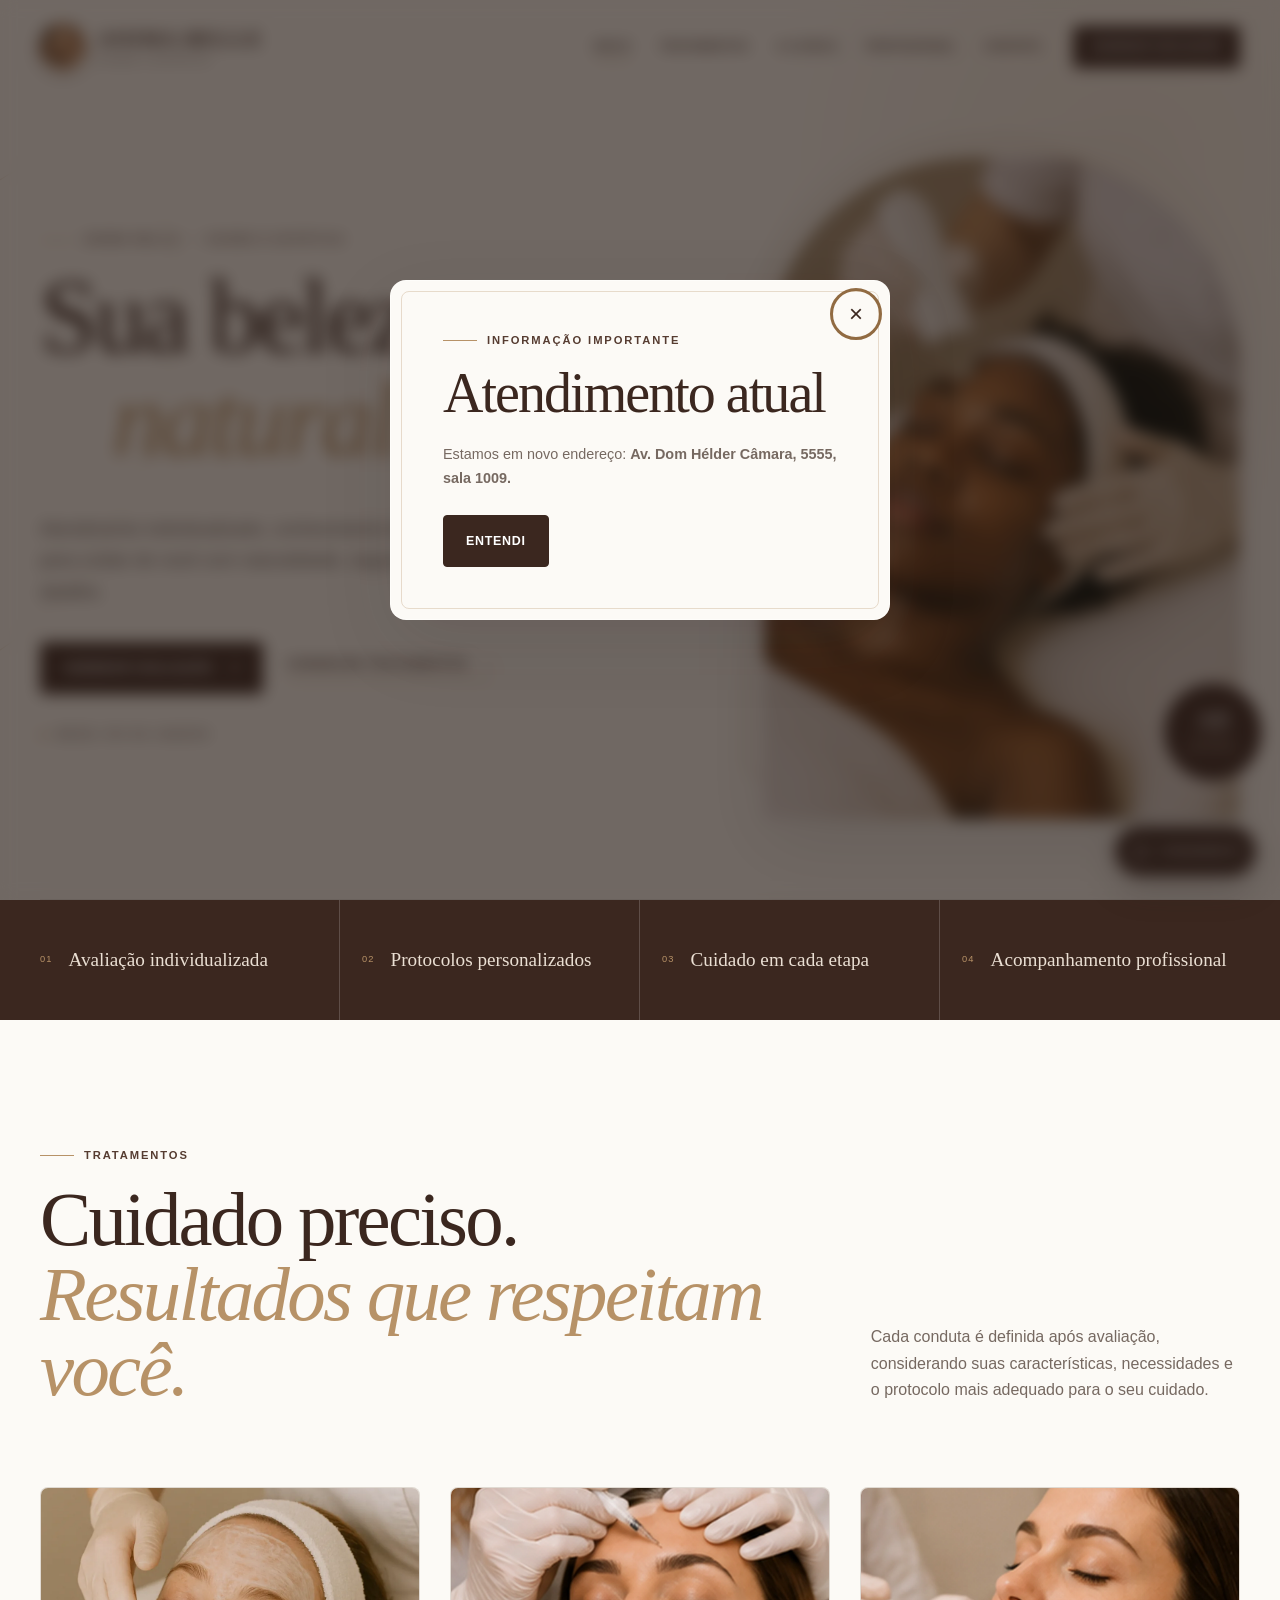
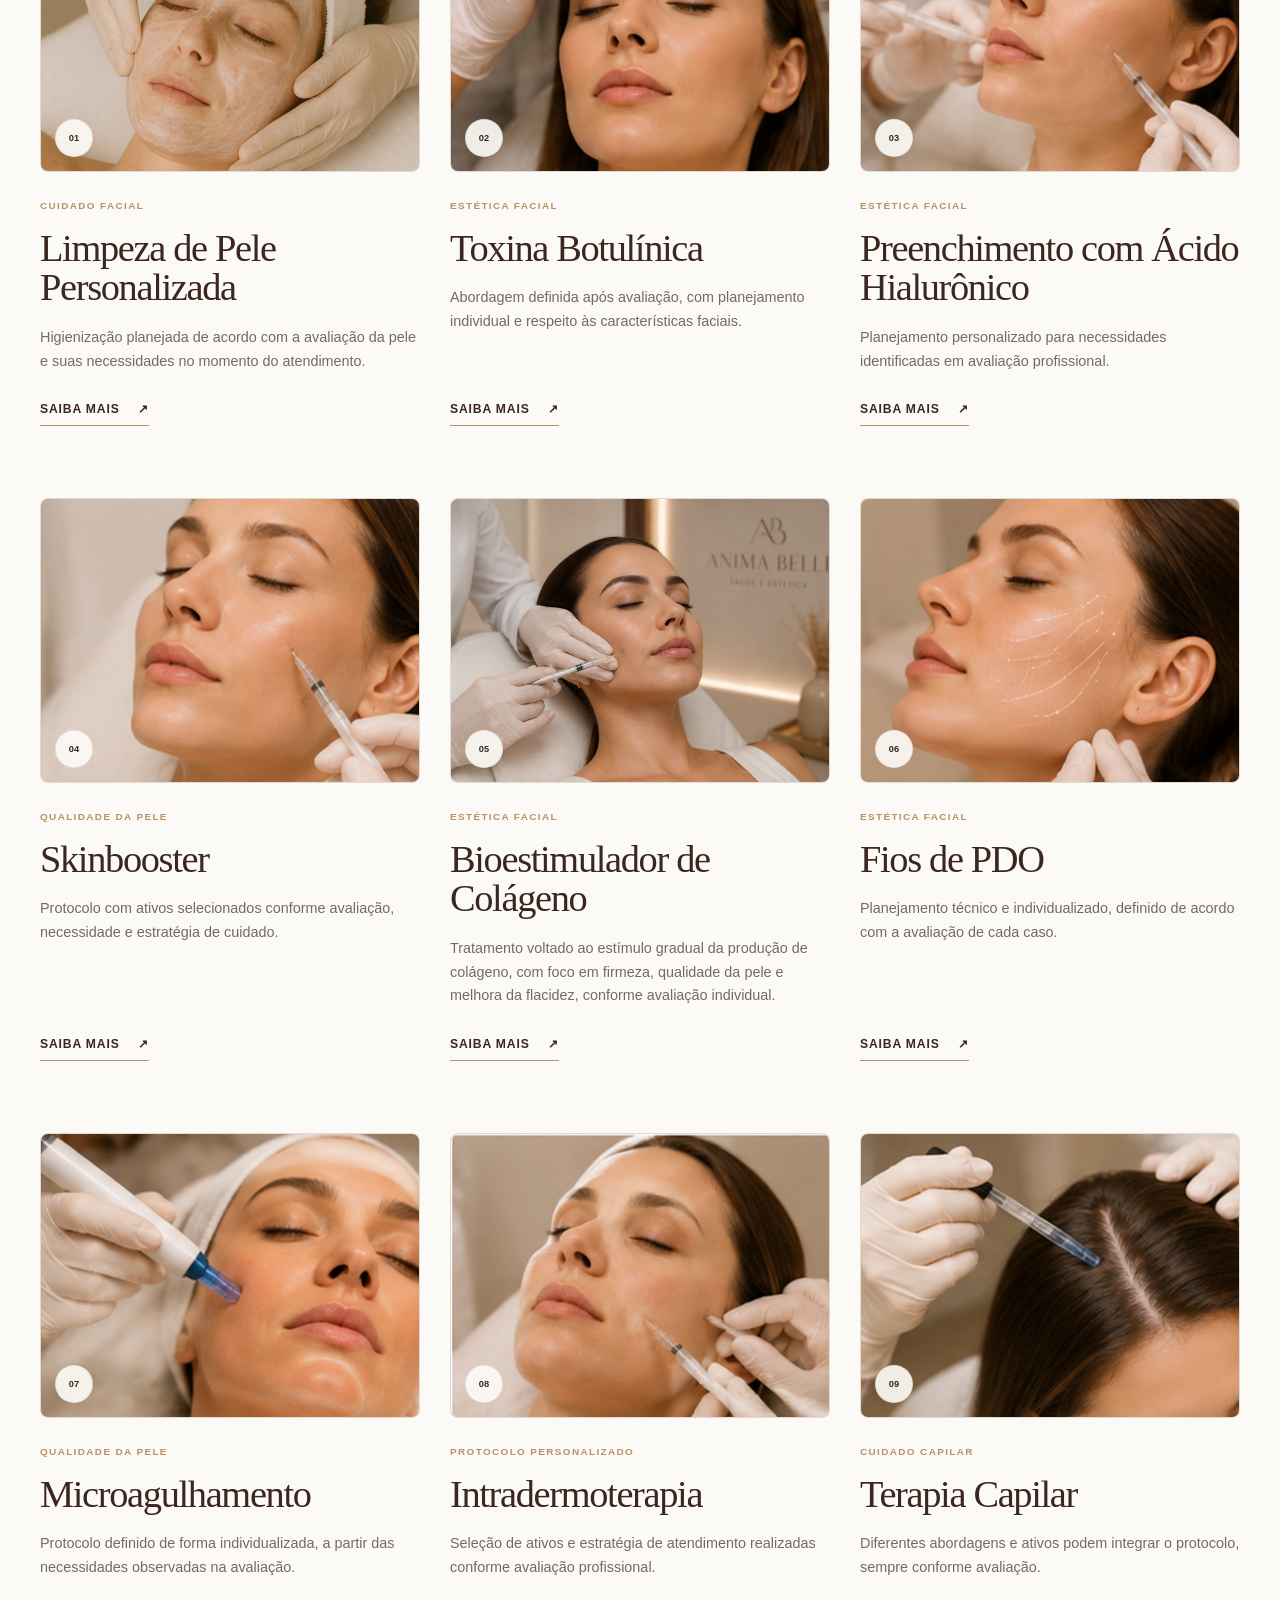
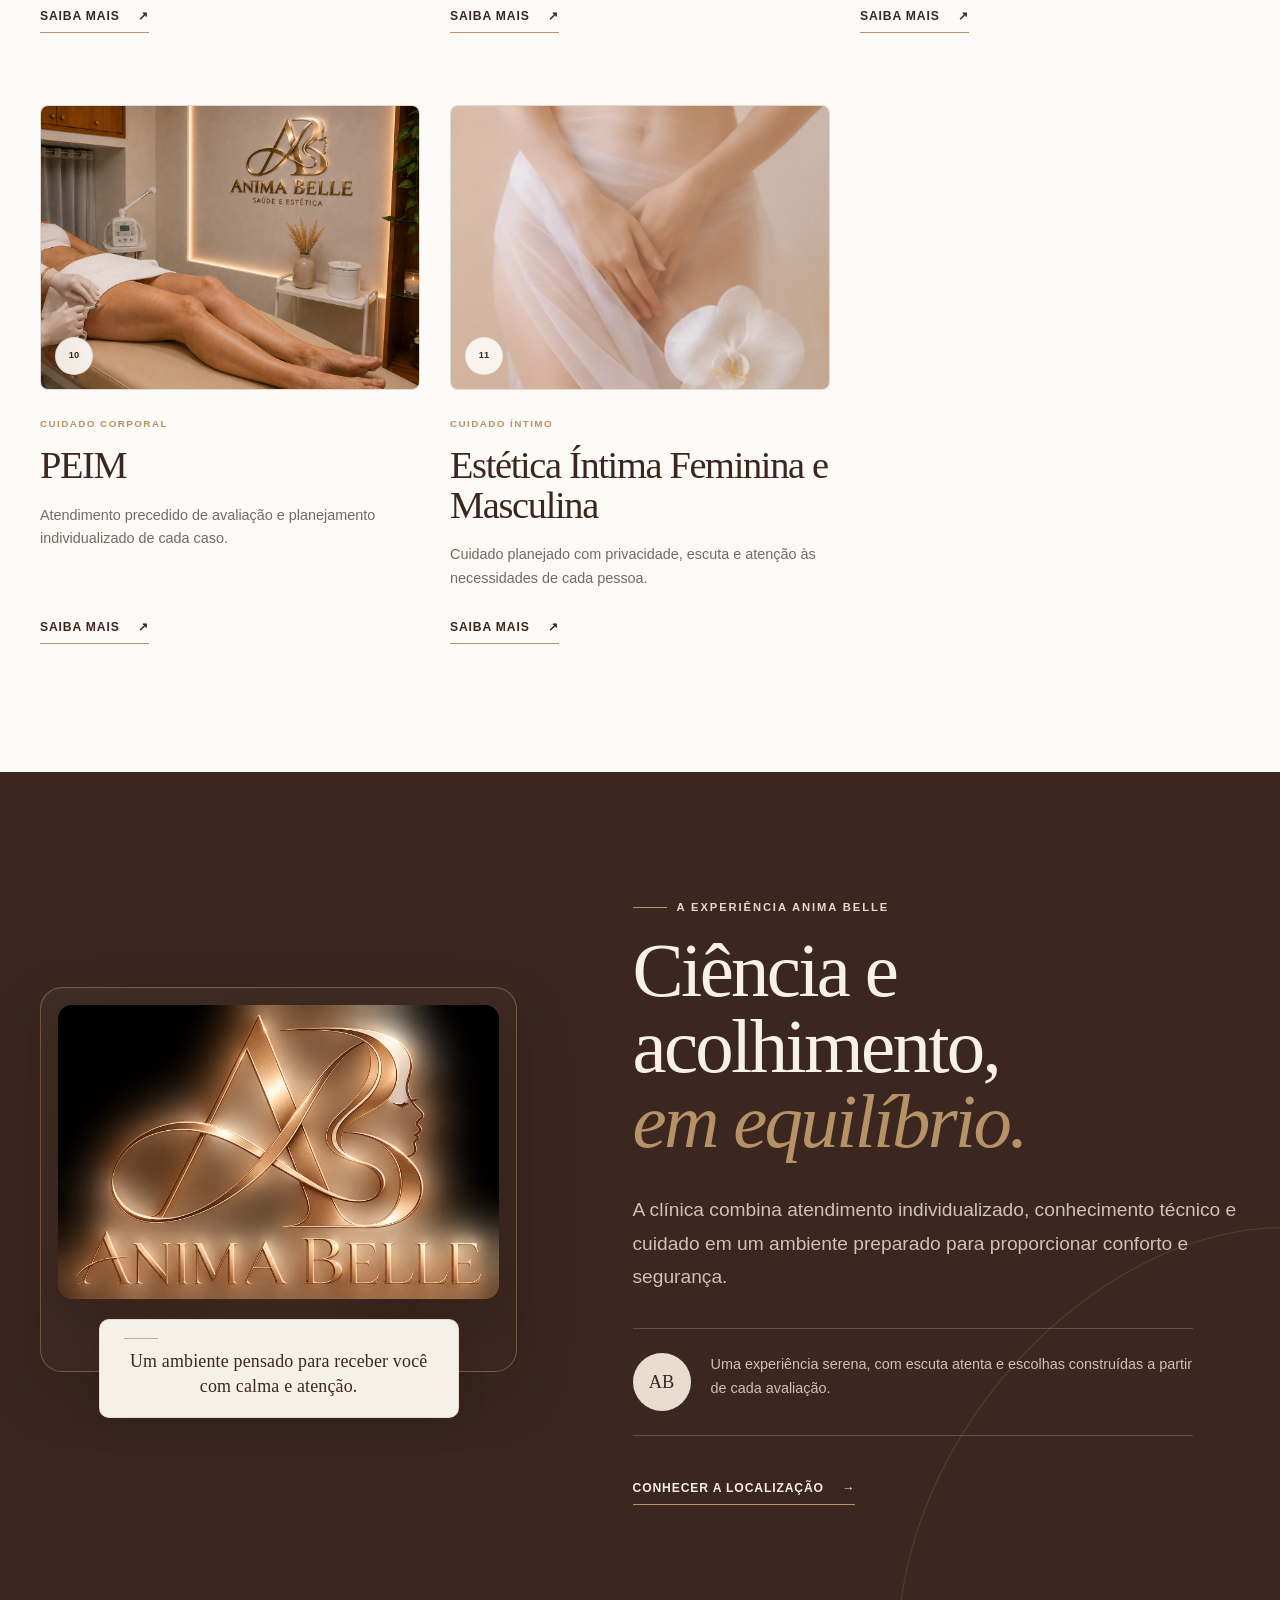
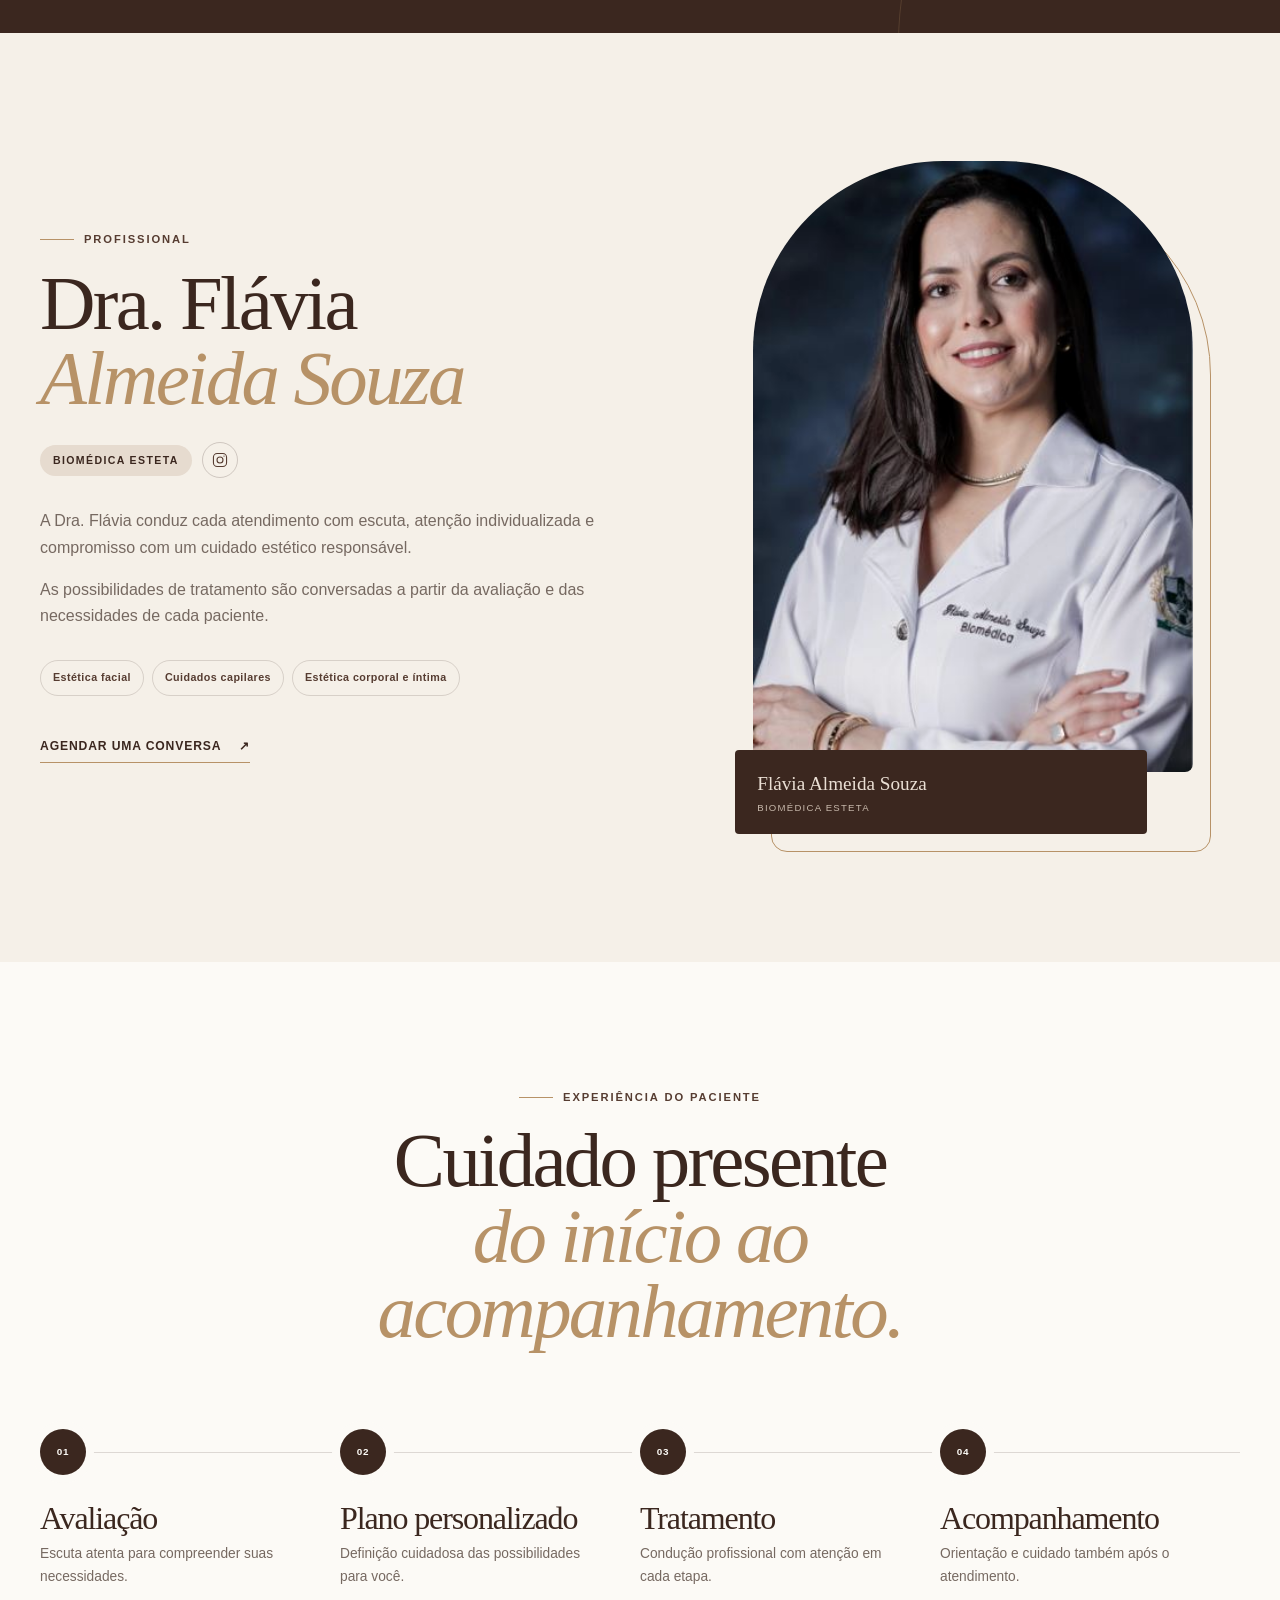
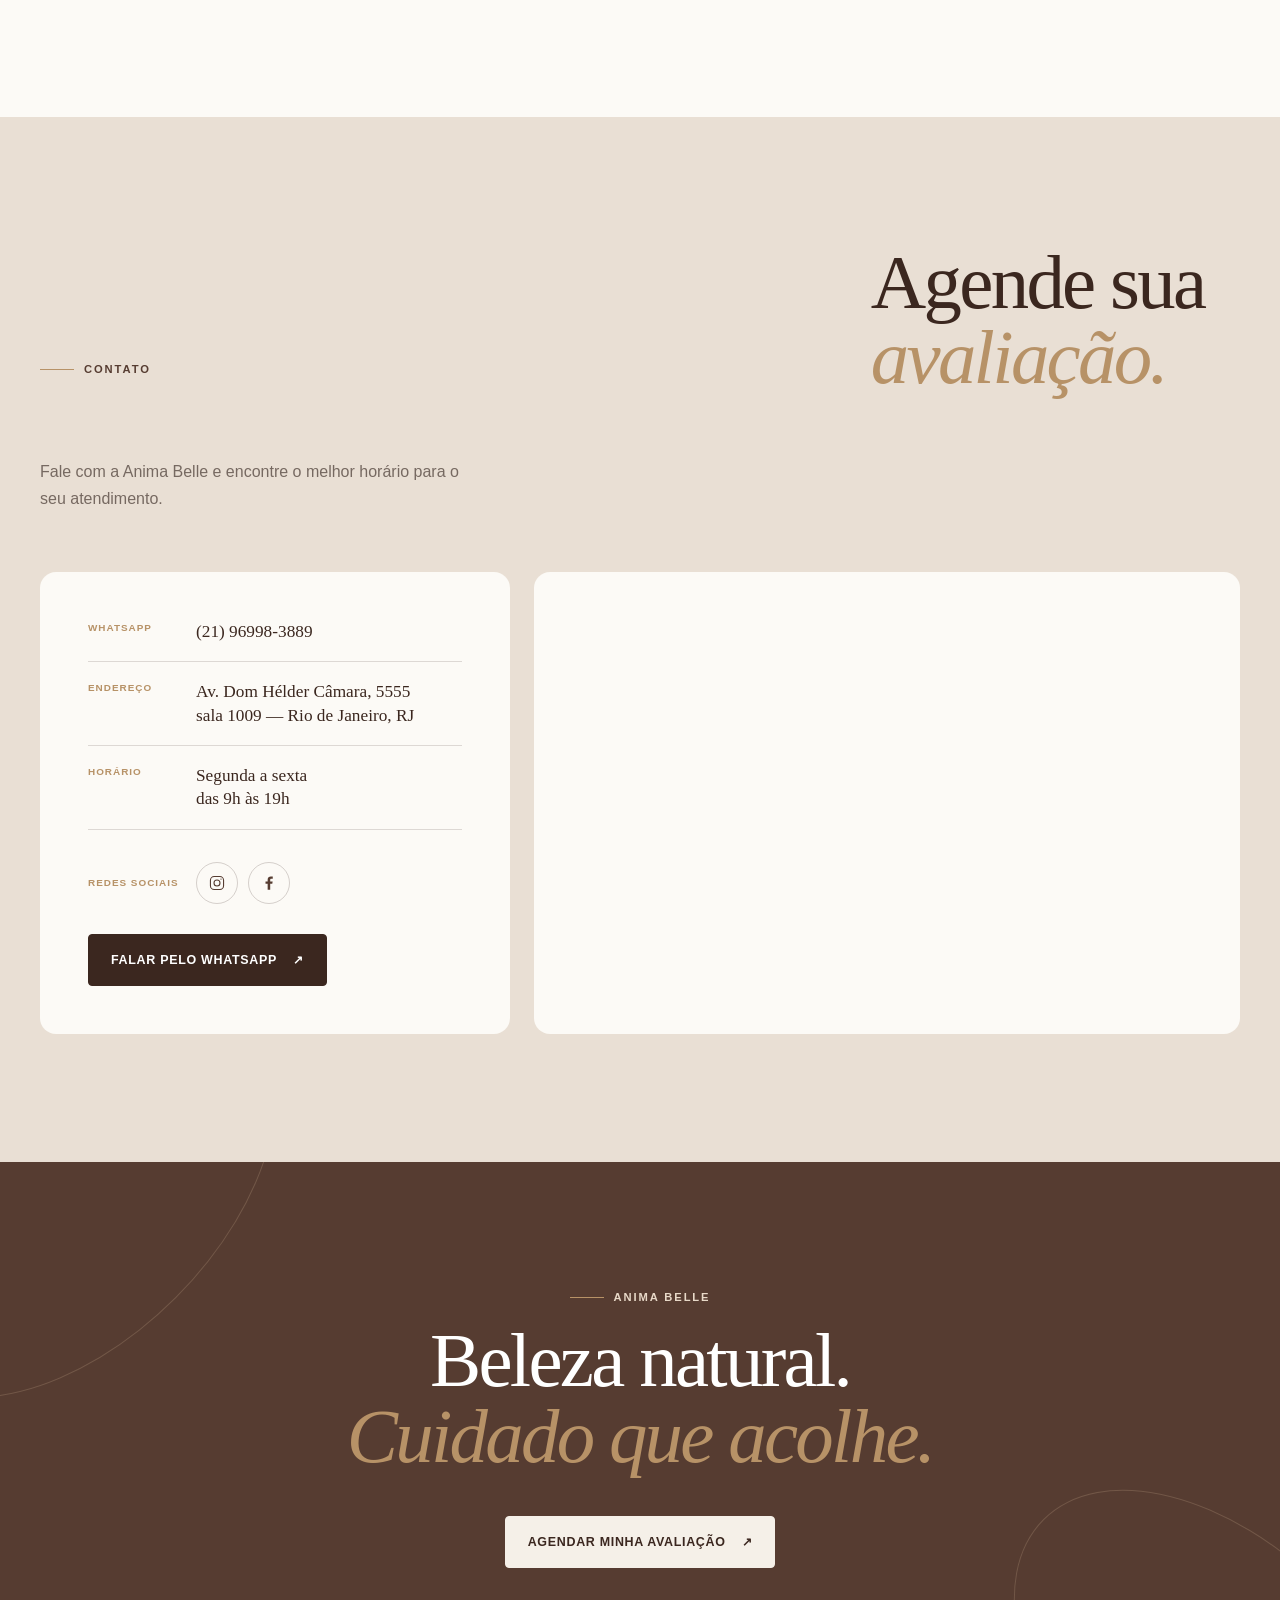
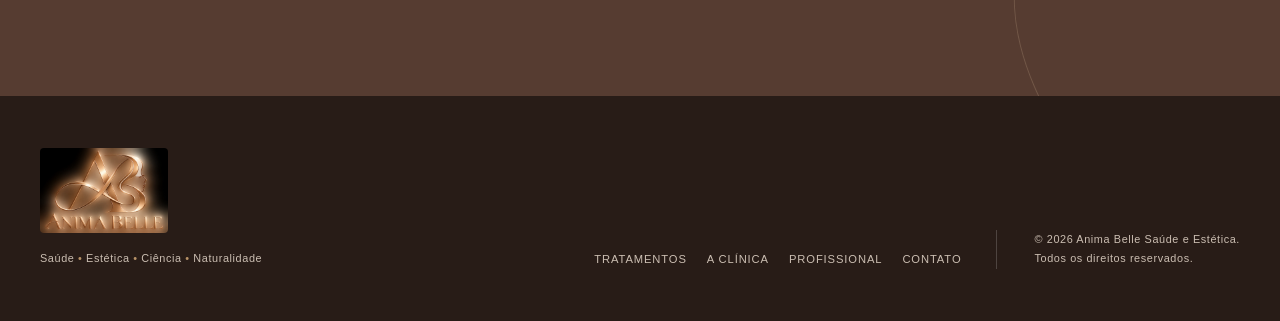
==== commit f7564c4b: "Update index.html" ====
--- a/index.html
+++ b/index.html
@@ -268,7 +268,7 @@
           <article class="treatment-card reveal">
             <figure class="treatment-media">
               <span class="treatment-photo-label" aria-hidden="true"><b>AB</b><small>Imagem do tratamento</small></span>
-              <img data-treatment-photo src="imagens/tratamentos/peim.webp" alt="Imagem do tratamento PEIM" width="1600" height="1200" loading="lazy">
+              <img data-treatment-photo src="imagens/tratamentos/peim2.webp" alt="Imagem do tratamento PEIM" width="1600" height="1200" loading="lazy">
               <span class="treatment-index">10</span>
             </figure>
             <div class="treatment-body">
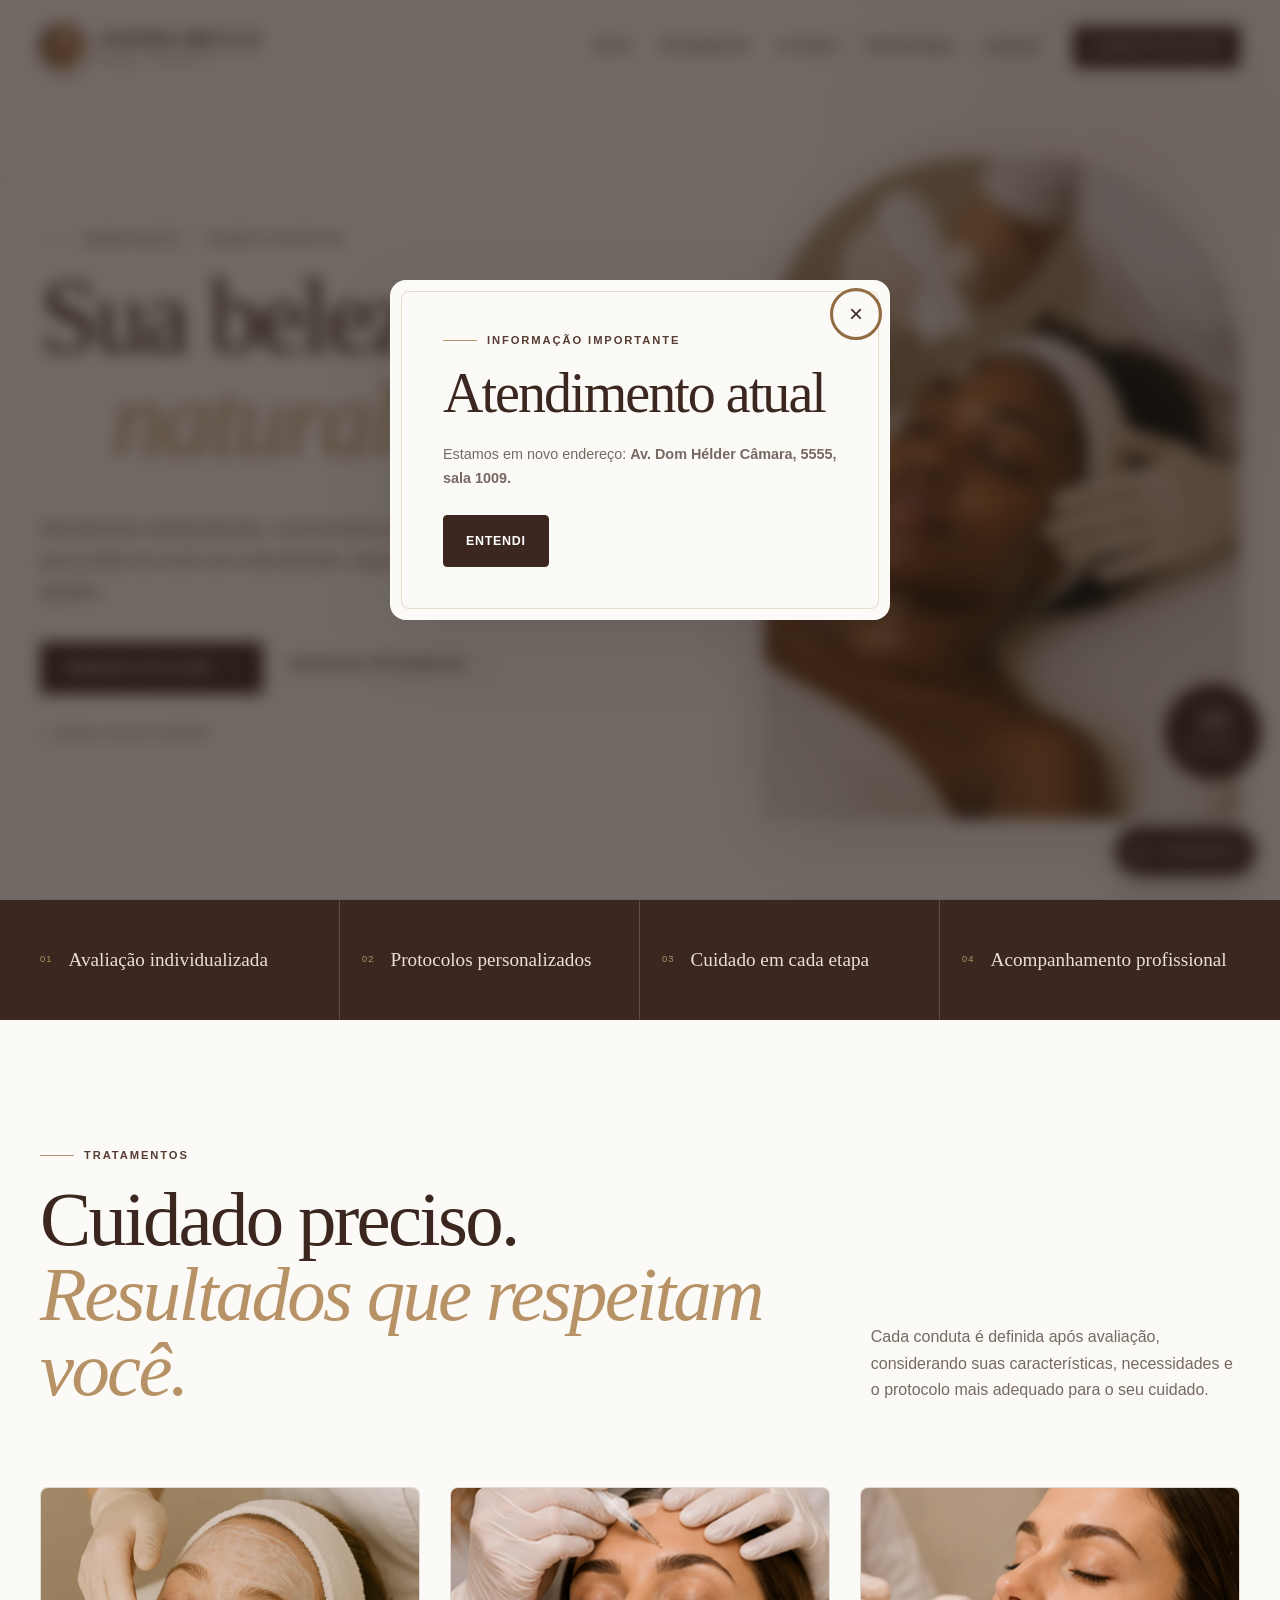
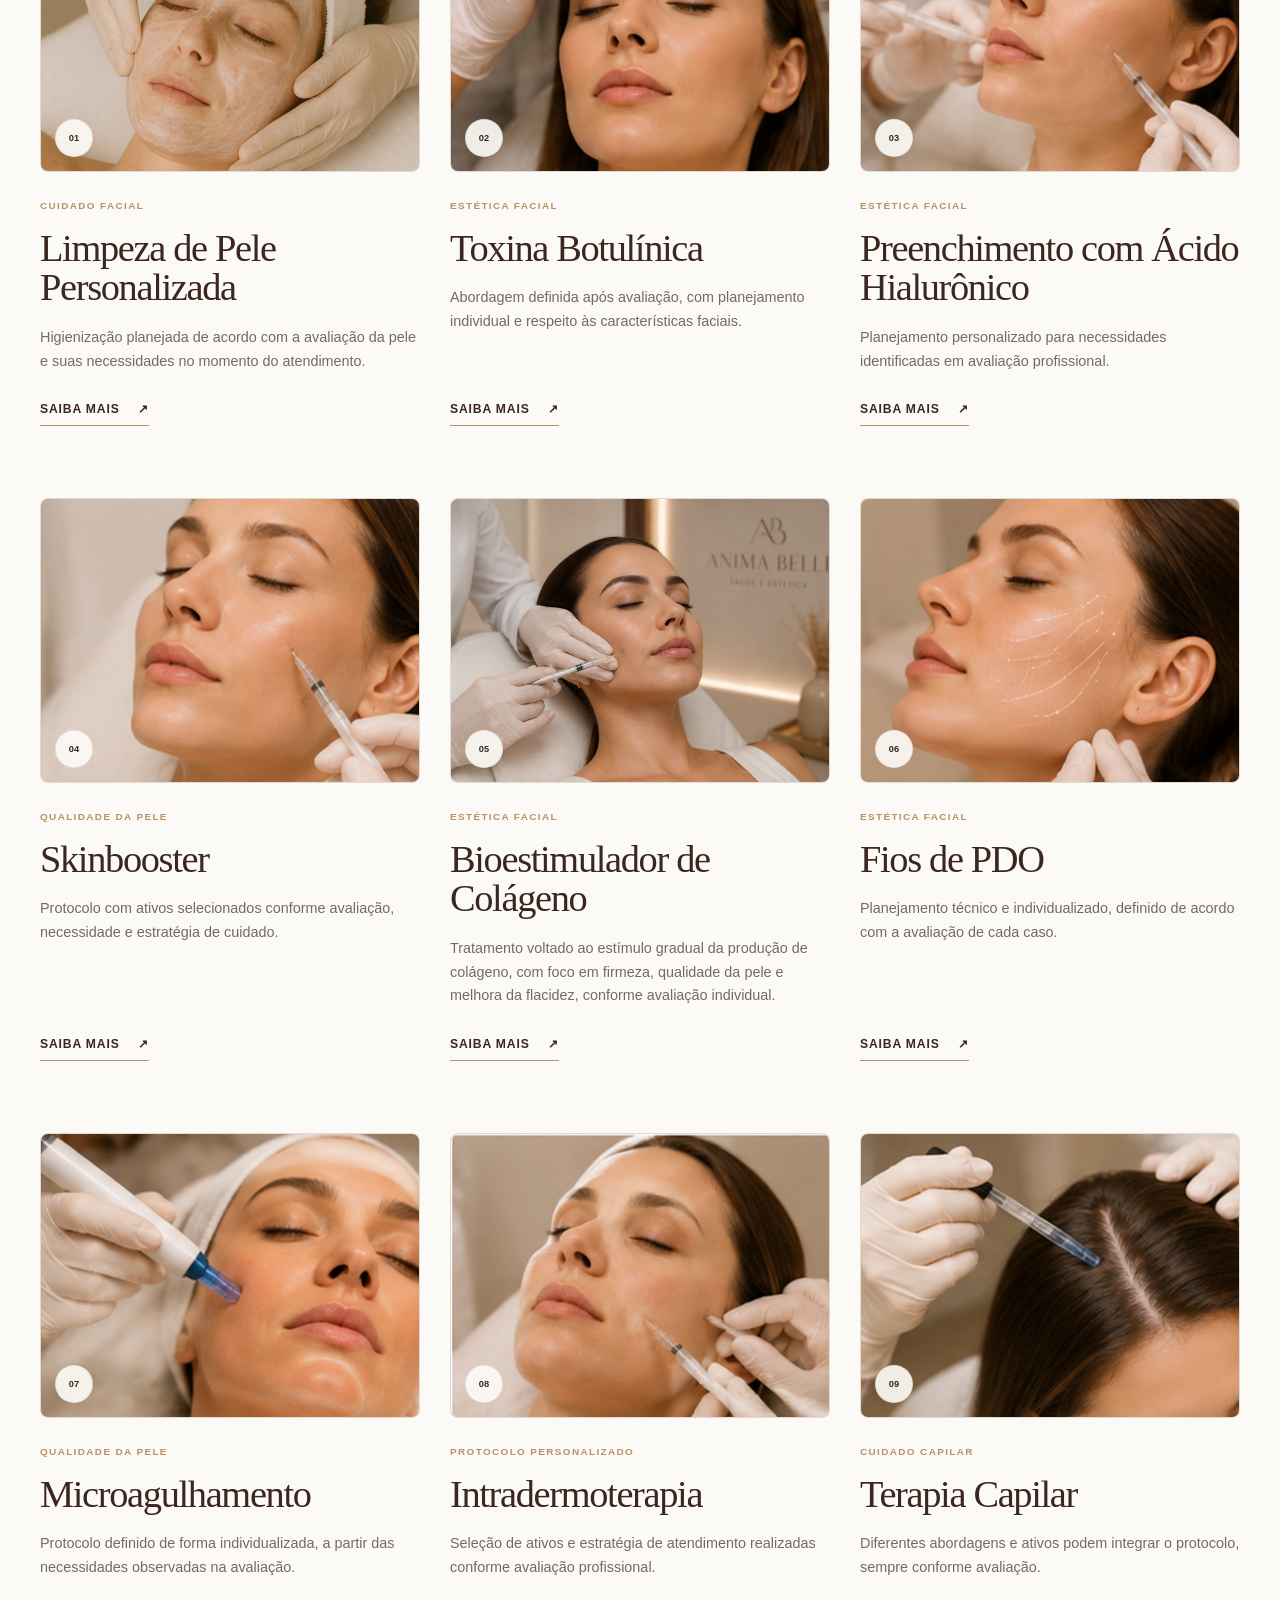
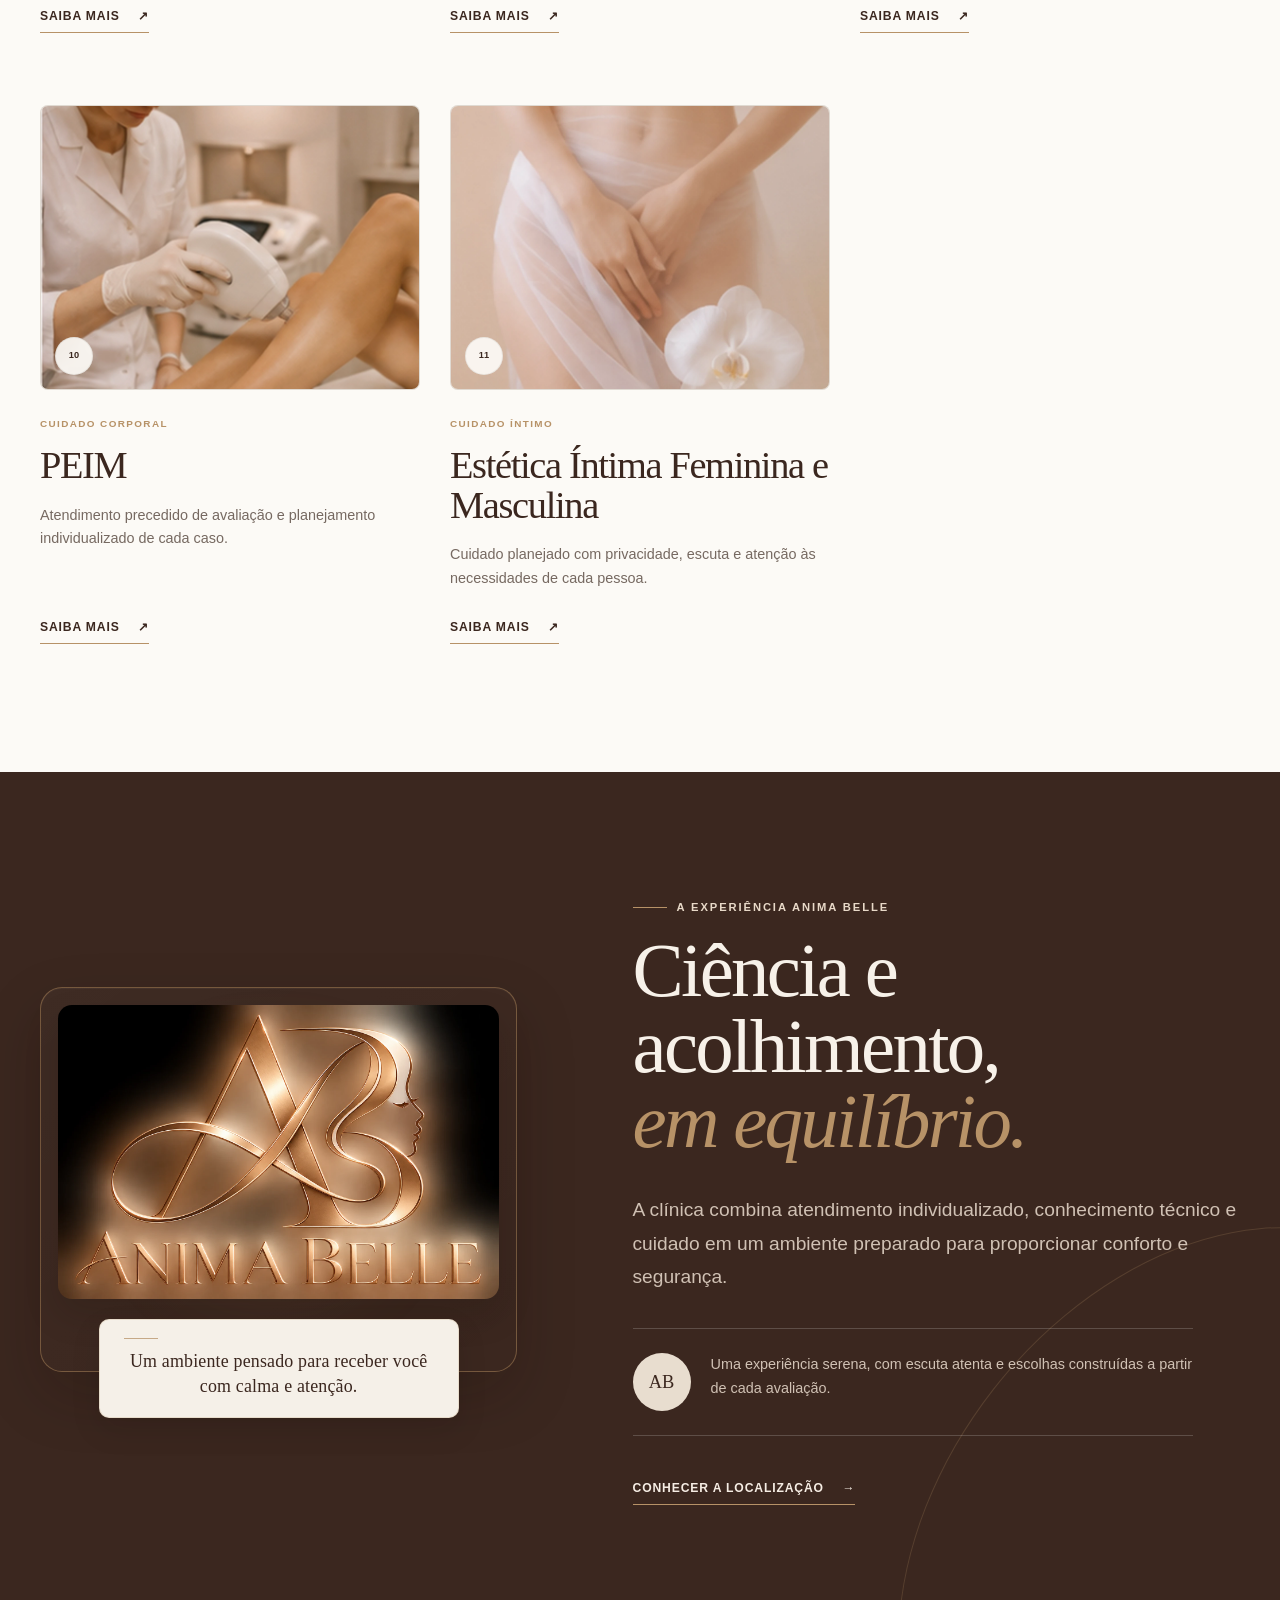
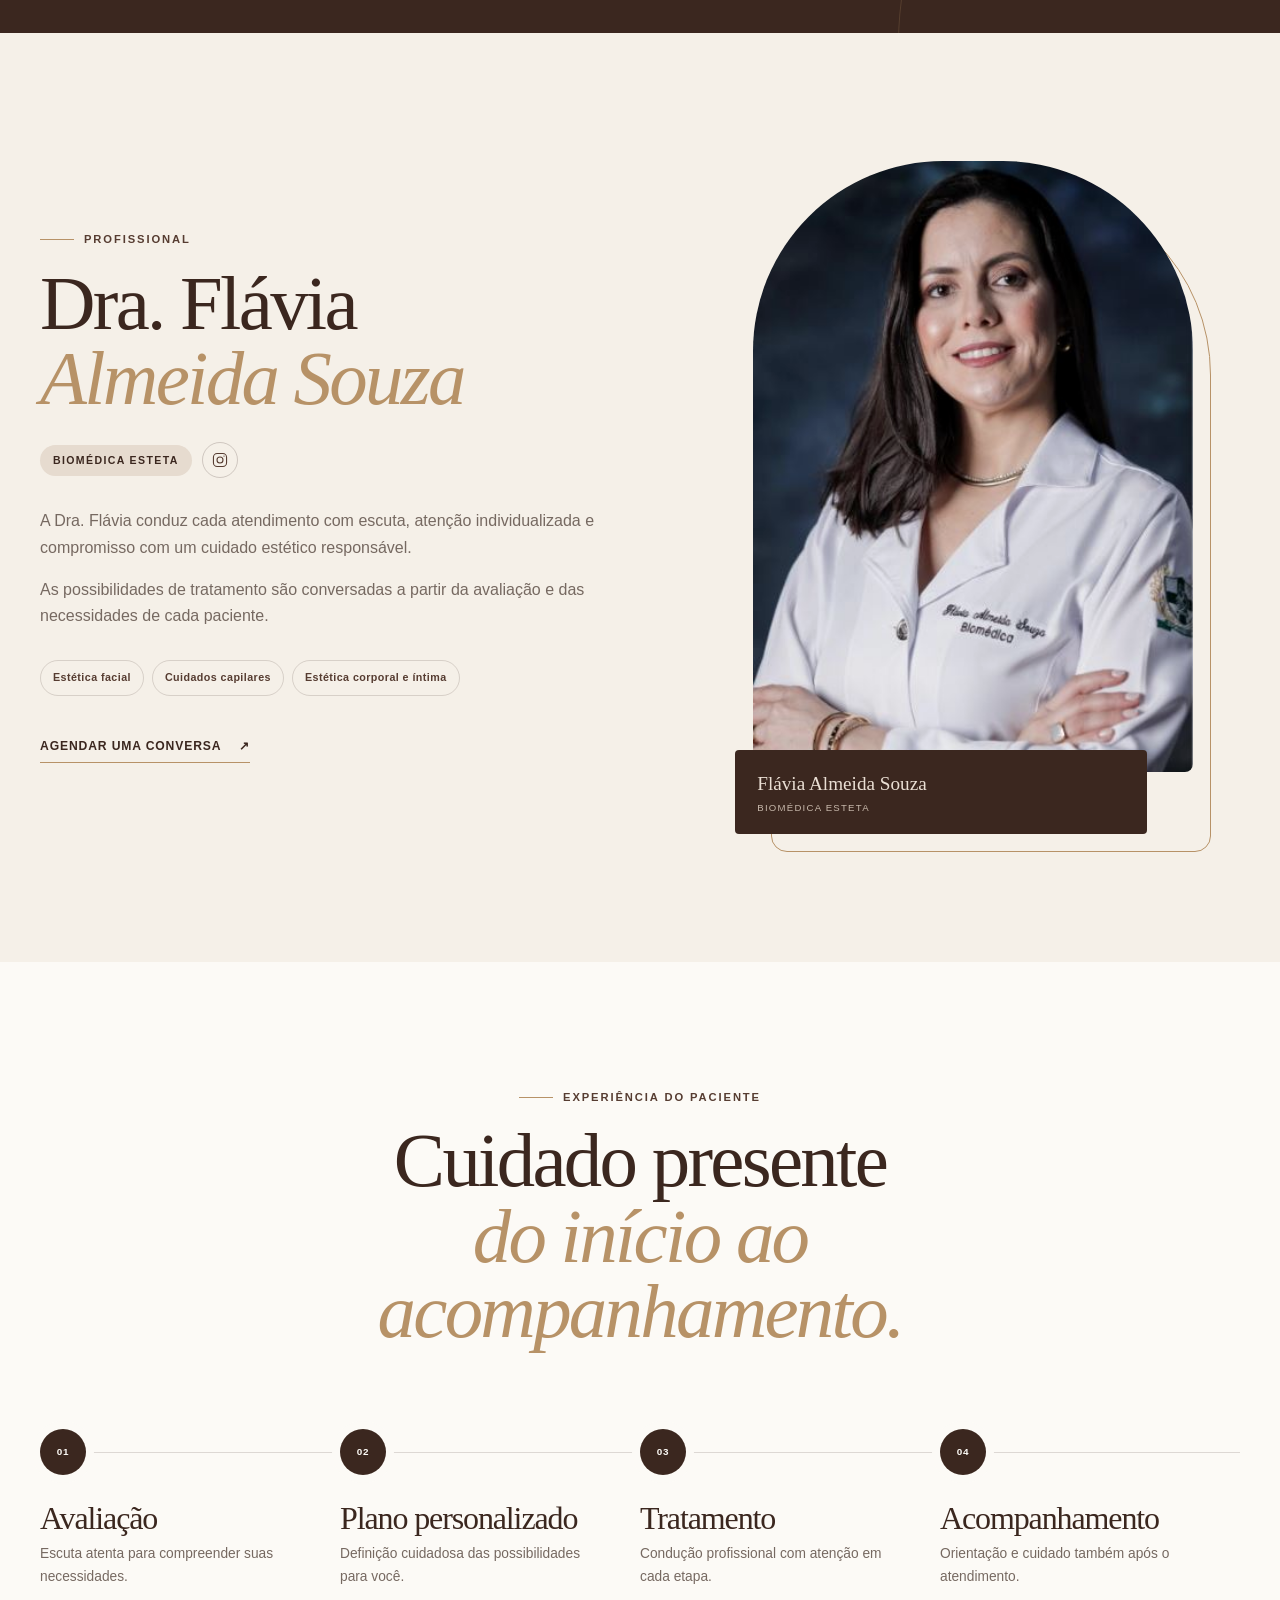
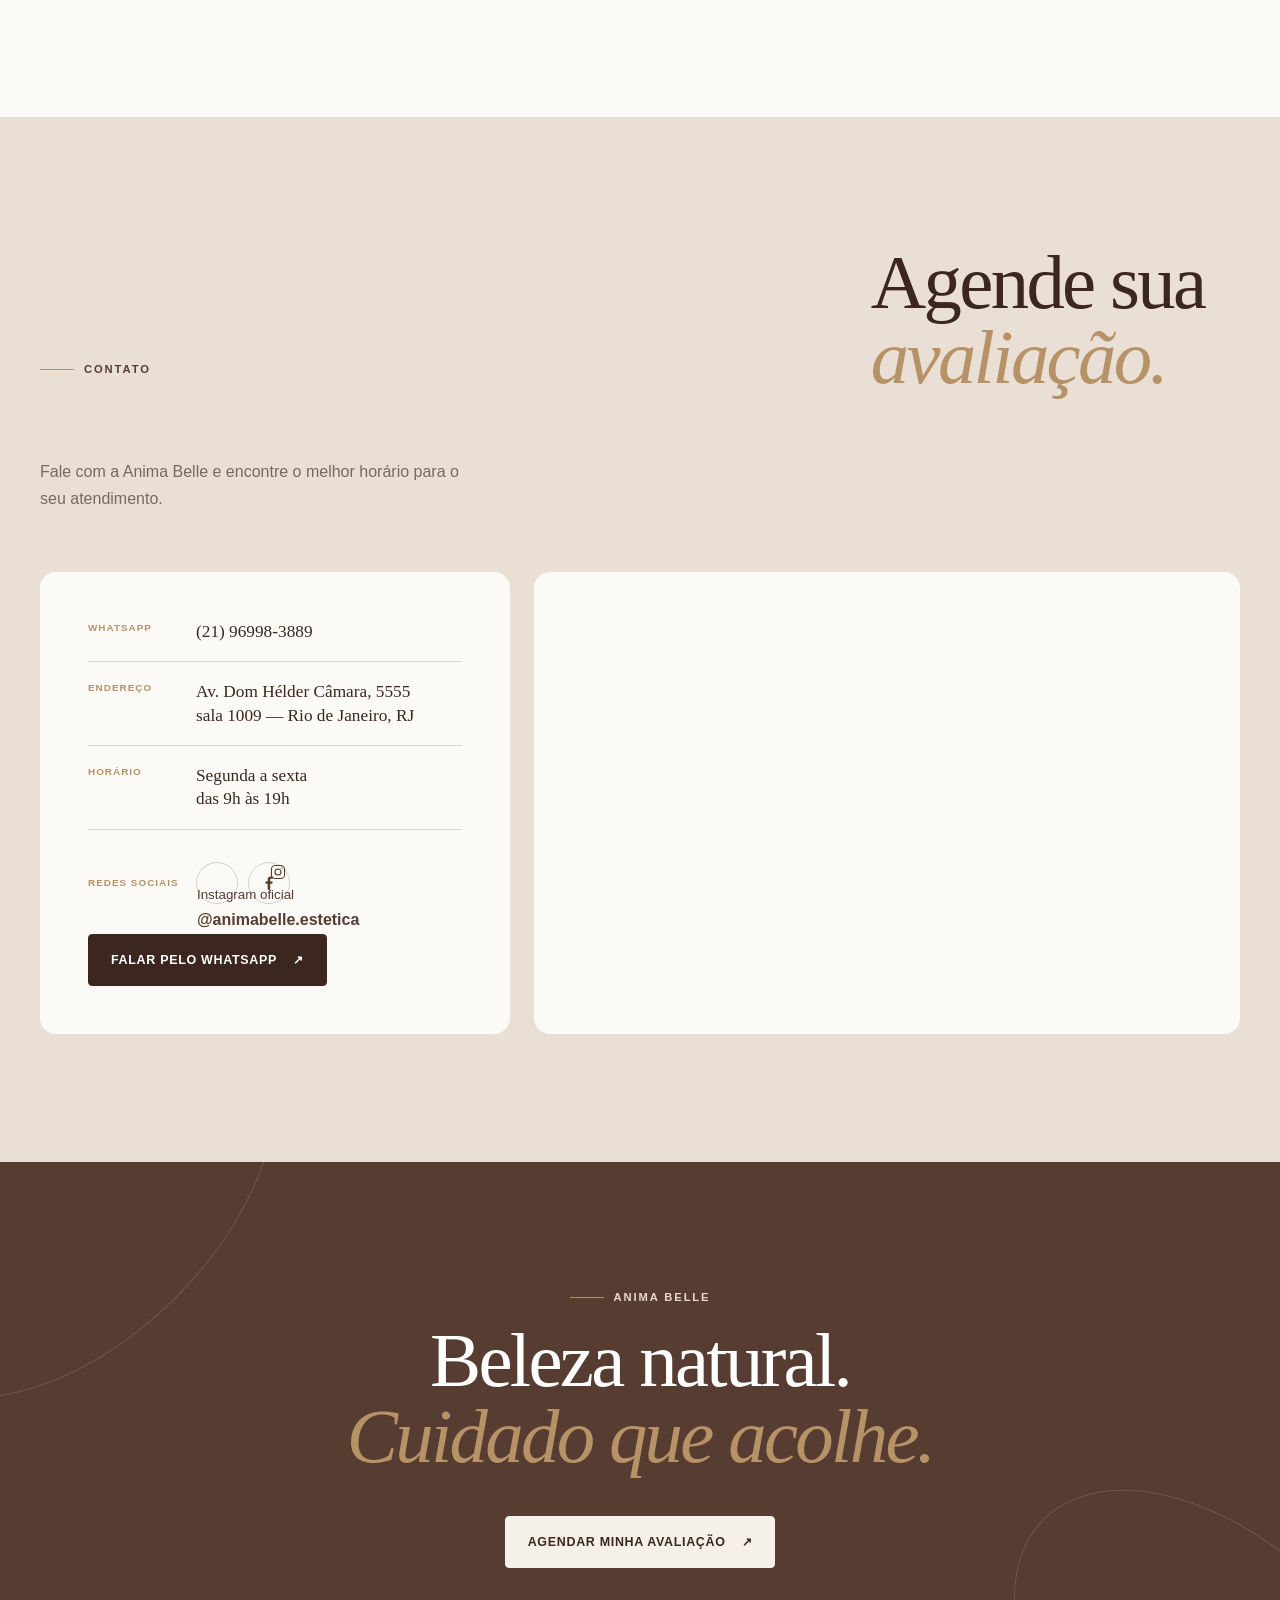
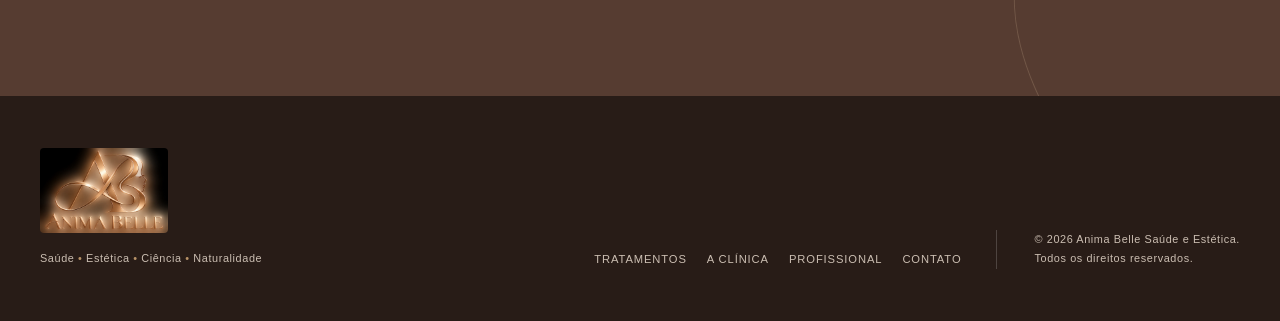
==== commit b0240e40: "Update index.html" ====
--- a/index.html
+++ b/index.html
@@ -268,7 +268,7 @@
           <article class="treatment-card reveal">
             <figure class="treatment-media">
               <span class="treatment-photo-label" aria-hidden="true"><b>AB</b><small>Imagem do tratamento</small></span>
-              <img data-treatment-photo src="imagens/tratamentos/peim2.webp" alt="Imagem do tratamento PEIM" width="1600" height="1200" loading="lazy">
+              <img data-treatment-photo src="imagens/tratamentos/peim.webp" alt="Imagem do tratamento PEIM" width="1600" height="1200" loading="lazy">
               <span class="treatment-index">10</span>
             </figure>
             <div class="treatment-body">
@@ -323,7 +323,7 @@
           <h2 id="professional-title">Dra. Flávia<br><em>Almeida Souza</em></h2>
           <div class="professional-meta">
             <p class="professional-role">Biomédica Esteta</p>
-            <a class="social-link social-link--instagram professional-social-link" data-social="instagram" role="link" aria-label="Instagram da Dra. Flávia Almeida Souza" aria-disabled="true" tabindex="0">
+            <a class="social-link social-link--instagram professional-social-link" data-social="instagramProfissional" role="link" aria-label="Instagram da Dra. Flávia Almeida Souza" aria-disabled="true" tabindex="0">
               <svg viewBox="0 0 24 24" aria-hidden="true" focusable="false">
                 <rect x="3.25" y="3.25" width="17.5" height="17.5" rx="5"></rect>
                 <circle cx="12" cy="12" r="4"></circle>
@@ -407,12 +407,16 @@
             <div class="contact-socials" aria-label="Redes sociais da Anima Belle">
               <span class="contact-socials-label">Redes sociais</span>
               <div class="contact-socials-actions">
-                <a class="social-link social-link--instagram" data-social="instagram" role="link" aria-label="Instagram da Anima Belle" aria-disabled="true" tabindex="0">
+                <a class="social-link social-link--instagram social-link--profile" data-social="instagramClinica" role="link" aria-label="Instagram oficial da Anima Belle: arroba animabelle.estetica" aria-disabled="true" tabindex="0">
                   <svg viewBox="0 0 24 24" aria-hidden="true" focusable="false">
                     <rect x="3.25" y="3.25" width="17.5" height="17.5" rx="5"></rect>
                     <circle cx="12" cy="12" r="4"></circle>
                     <circle cx="17.35" cy="6.75" r="0.85" class="social-icon-dot"></circle>
                   </svg>
+                  <span class="social-link-copy">
+                    <small>Instagram oficial</small>
+                    <strong>@animabelle.estetica</strong>
+                  </span>
                 </a>
                 <a class="social-link social-link--facebook" data-social="facebook" role="link" aria-label="Facebook da Anima Belle" aria-disabled="true" tabindex="0">
                   <svg viewBox="0 0 24 24" aria-hidden="true" focusable="false">
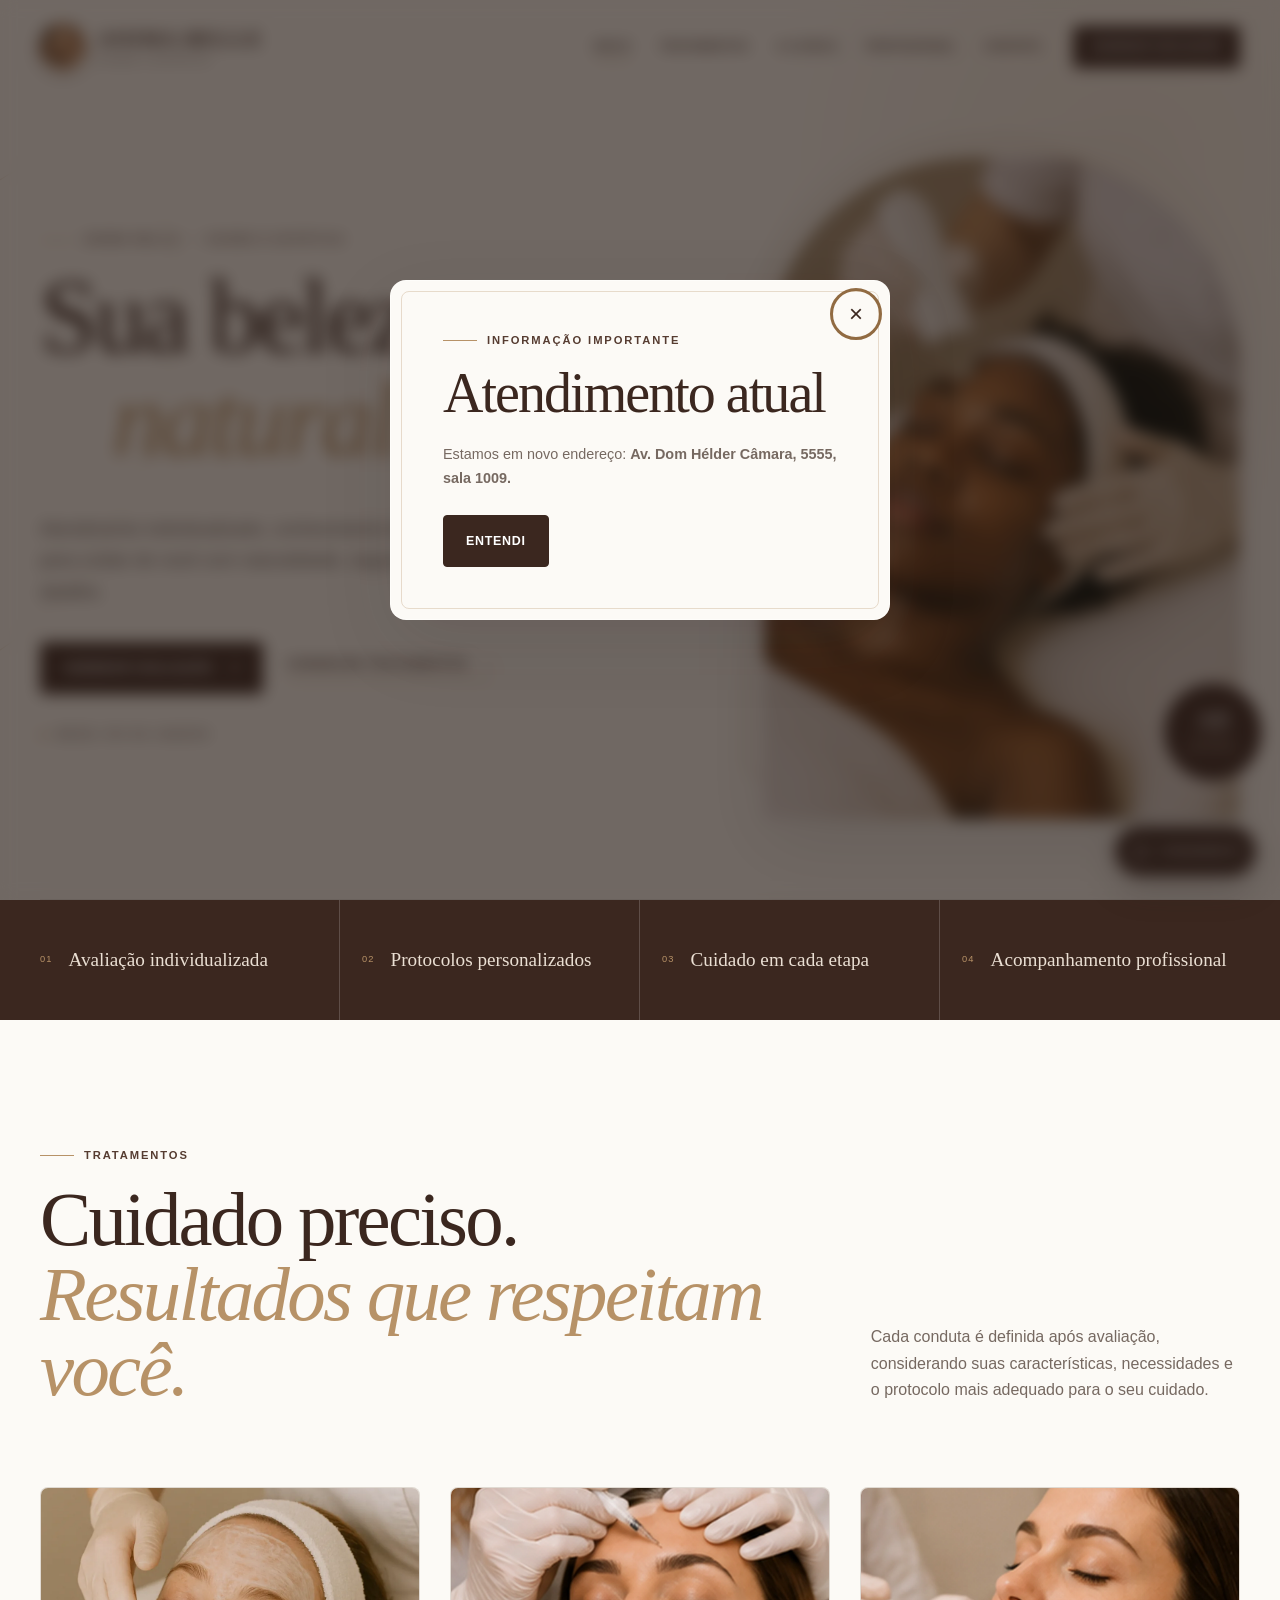
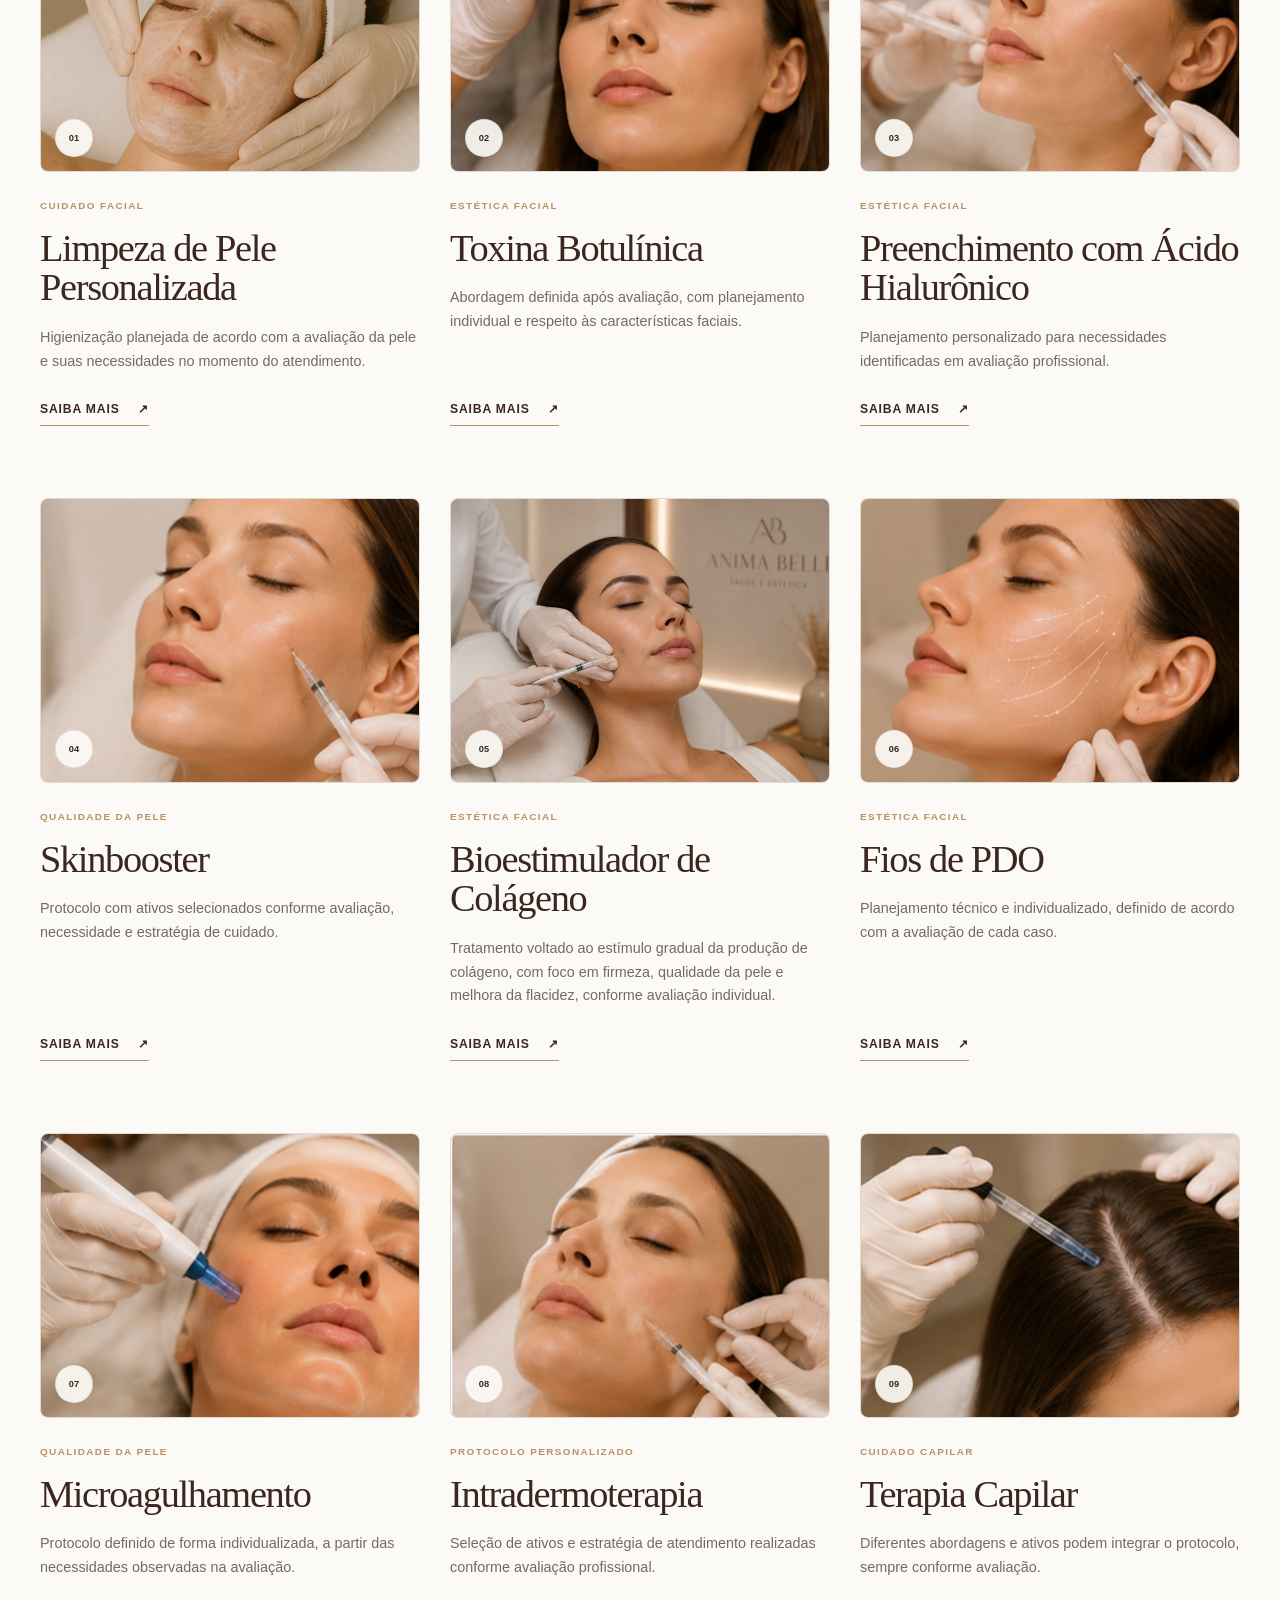
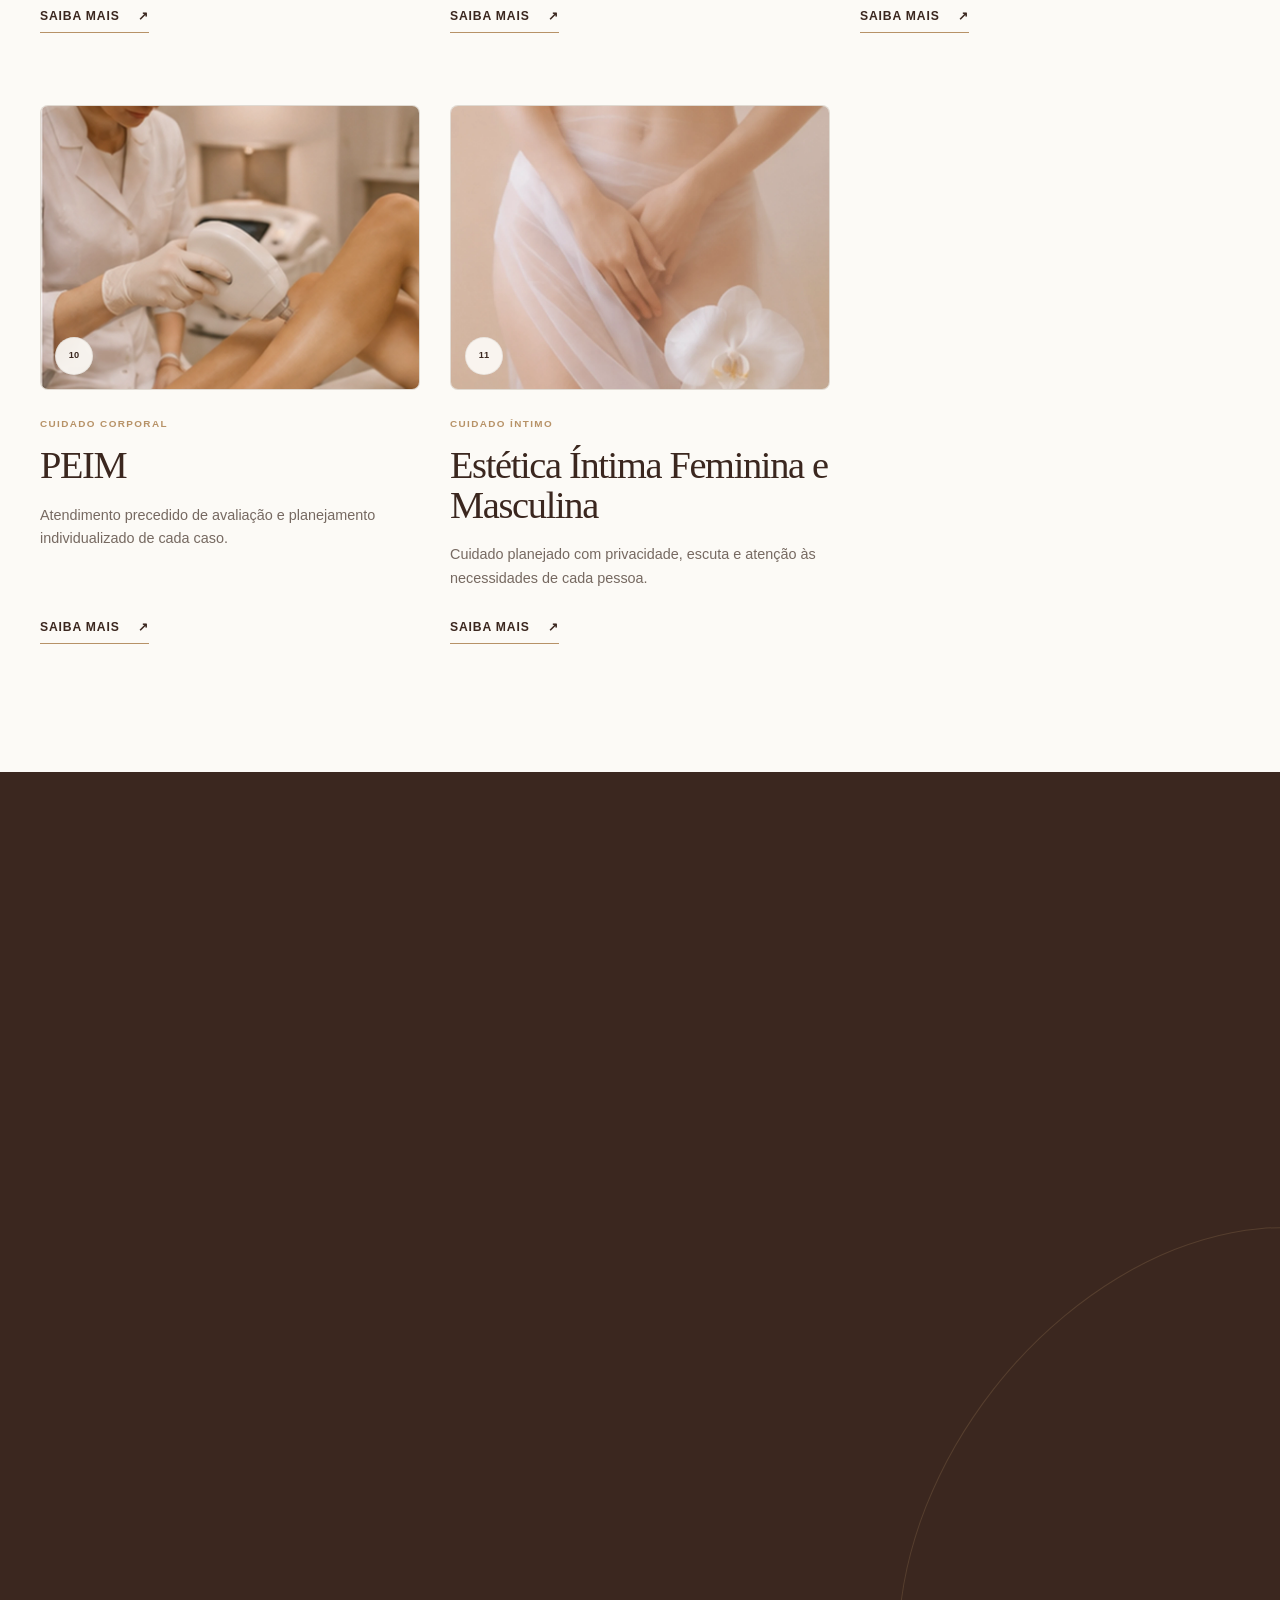
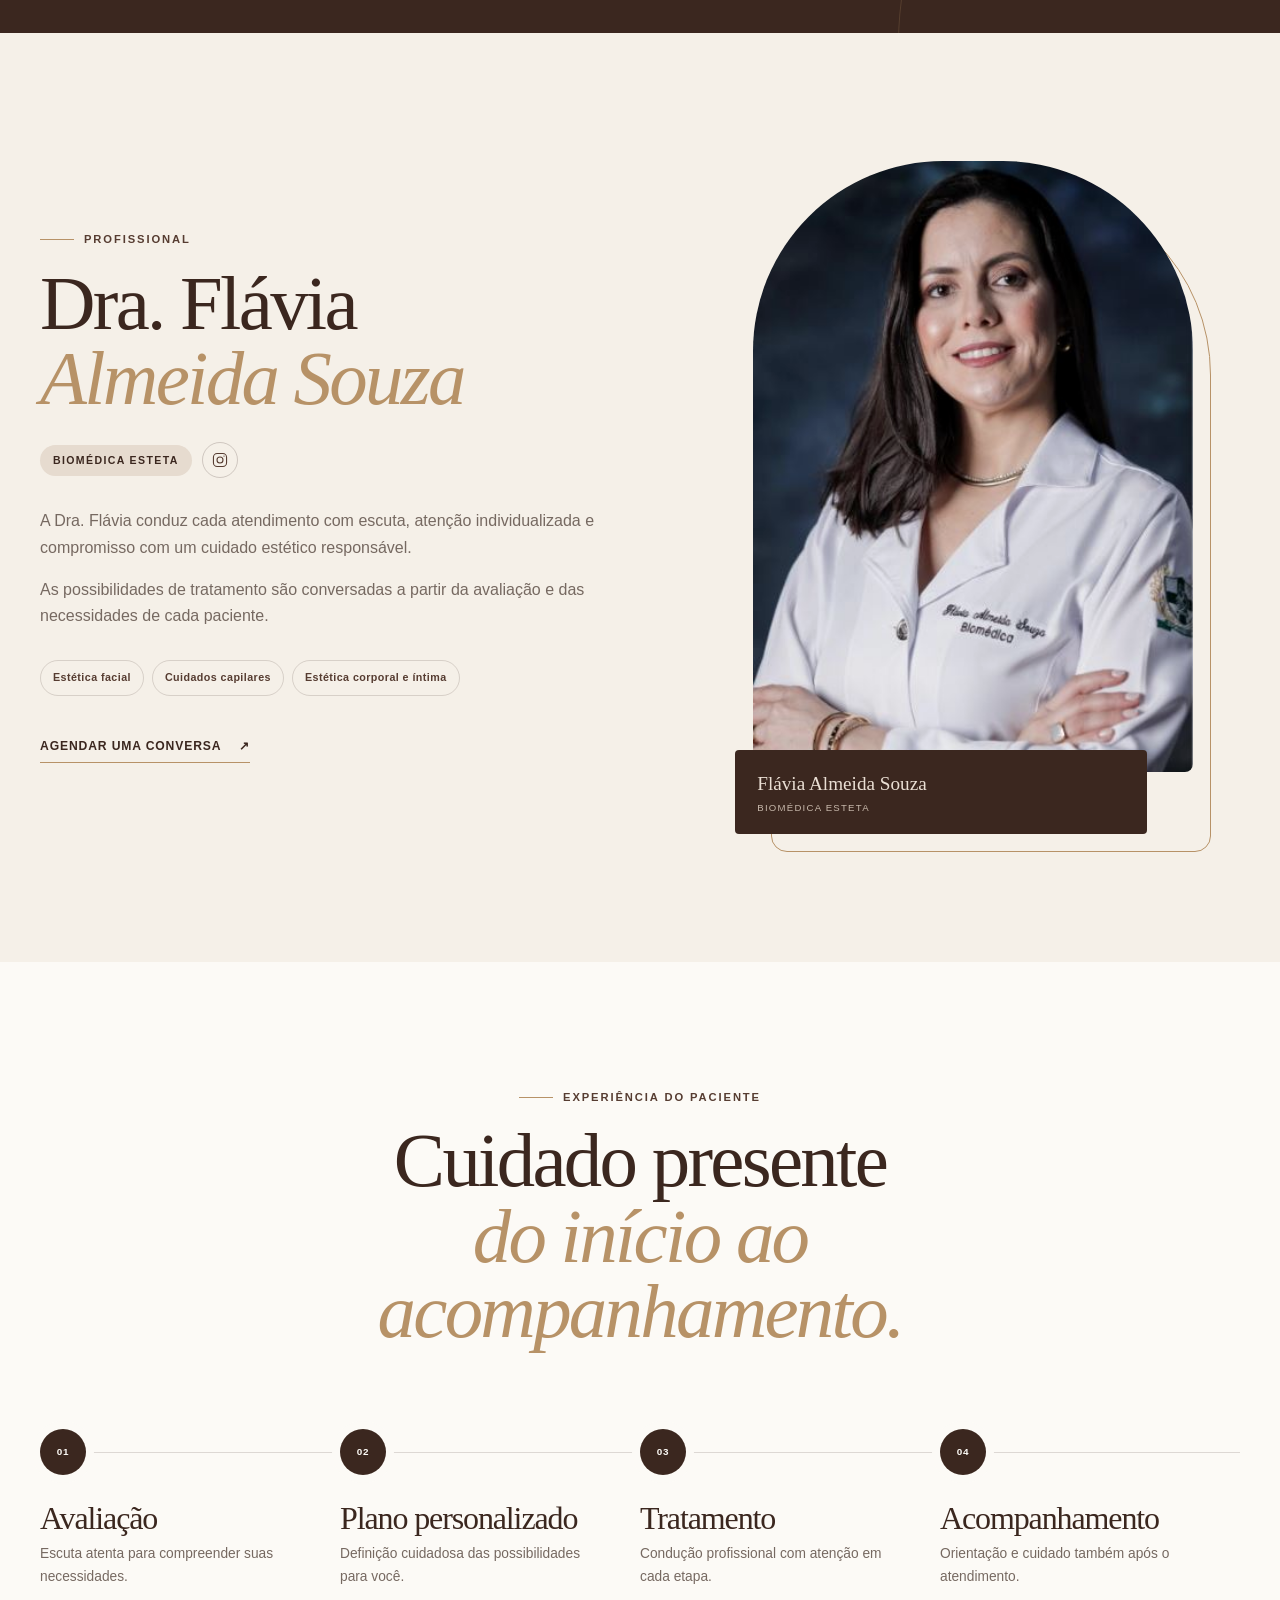
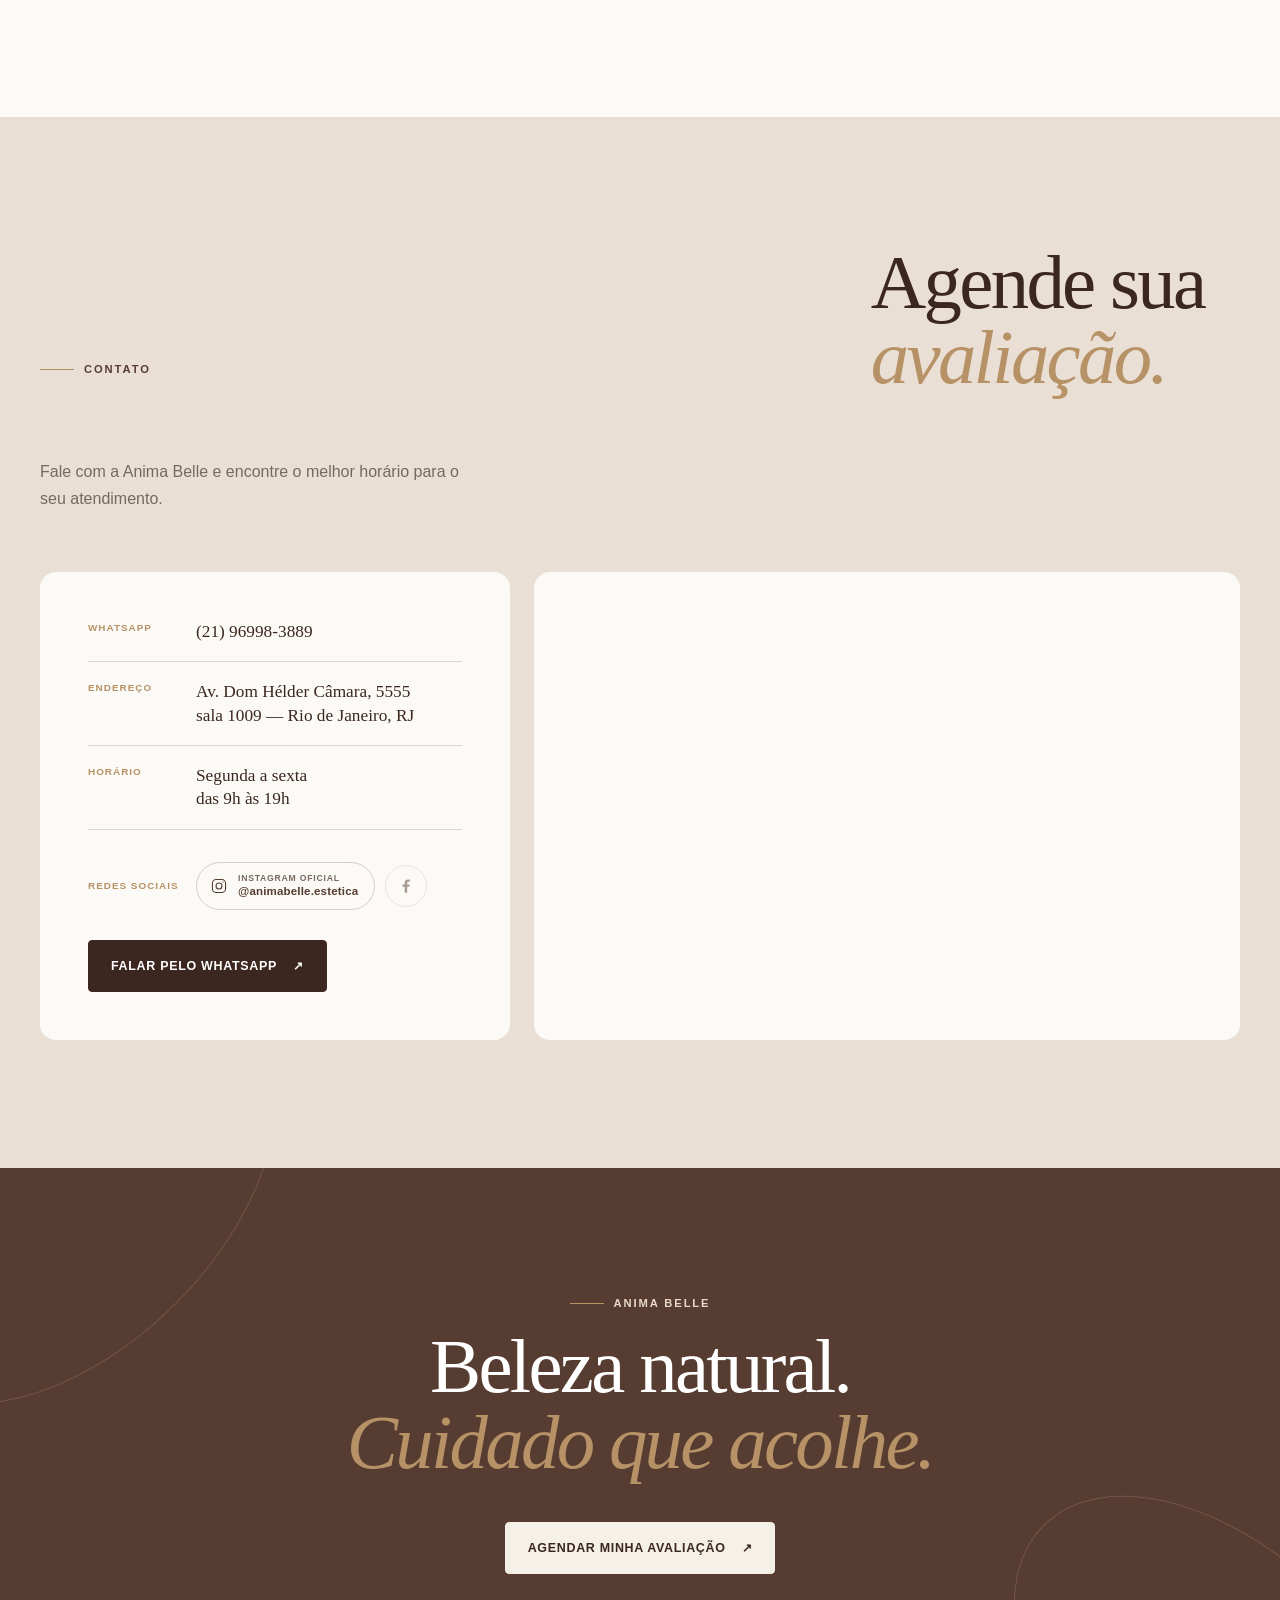
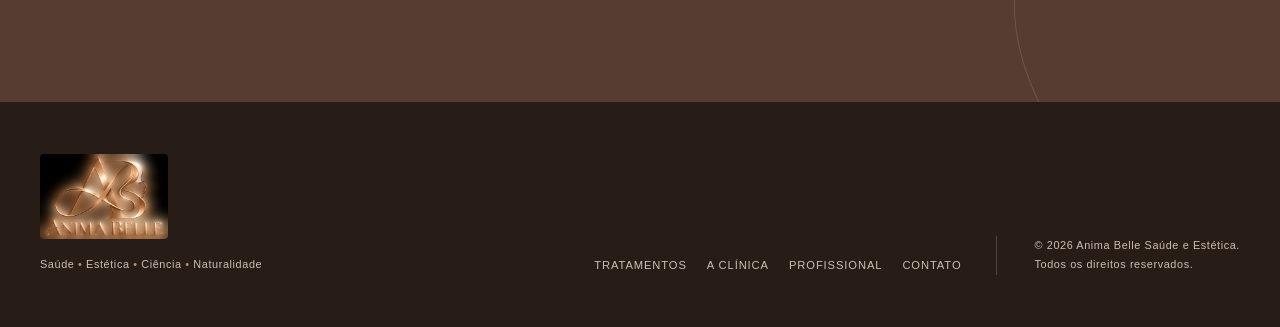
==== commit 0f11f108: "Update index.html" ====
--- a/index.html
+++ b/index.html
@@ -429,7 +429,7 @@
           </div>
 
           <div class="map-wrap reveal" data-delay="1">
-            <iframe src="https://www.google.com/maps?q=Av.+Dom+Hélder+Câmara,+5555+-+sl+1009,+Rio+de+Janeiro&output=embed" title="Localização da Anima Belle na Avenida Dom Hélder Câmara, 5555" loading="lazy" allowfullscreen referrerpolicy="no-referrer-when-downgrade"></iframe>
+            <iframe src="https://www.google.com/maps?q=Anima+Belle+Sa%C3%BAde+e+Est%C3%A9tica+Ltda&ll=-22.8877745,-43.2851901&z=17&output=embed" title="Localização da Anima Belle Saúde e Estética" loading="lazy" allowfullscreen referrerpolicy="no-referrer-when-downgrade"></iframe>
           </div>
         </div>
       </div>
--- a/css/style.css
+++ b/css/style.css
@@ -1338,6 +1338,58 @@
   transform: translateY(-2px);
 }
 
+.social-link:focus-visible {
+  outline: 2px solid var(--champagne);
+  outline-offset: 3px;
+}
+
+.social-link--profile {
+  display: inline-flex;
+  width: auto;
+  min-height: 48px;
+  gap: 10px;
+  padding: 8px 16px 8px 13px;
+  border-radius: 999px;
+}
+
+.social-link--profile svg {
+  width: 19px;
+  height: 19px;
+  flex: 0 0 auto;
+}
+
+.social-link-copy {
+  display: grid;
+  gap: 1px;
+  text-align: left;
+}
+
+.social-link-copy small,
+.social-link-copy strong {
+  display: block;
+  line-height: 1.2;
+}
+
+.social-link-copy small {
+  color: var(--muted);
+  font-size: 0.54rem;
+  font-weight: 600;
+  letter-spacing: 0.09em;
+  text-transform: uppercase;
+  transition: color 300ms ease;
+}
+
+.social-link-copy strong {
+  color: currentColor;
+  font-size: 0.72rem;
+  font-weight: 600;
+  letter-spacing: 0.015em;
+}
+
+.social-link--profile:hover .social-link-copy small {
+  color: rgba(255, 255, 255, 0.68);
+}
+
 .social-link.professional-social-link {
   width: 36px;
   height: 36px;
@@ -1350,6 +1402,14 @@
 
 .social-link[aria-disabled="true"] {
   cursor: default;
+  opacity: 0.5;
+}
+
+.social-link[aria-disabled="true"]:hover {
+  color: var(--brown-2);
+  background: transparent;
+  border-color: rgba(59, 39, 31, 0.2);
+  transform: none;
 }
 
 .social-link svg {
@@ -1767,6 +1827,69 @@
   }
 }
 
+@media (max-width: 639px) {
+  .professional-grid {
+    gap: 48px;
+  }
+
+  .professional-meta {
+    margin: 20px 0 24px;
+  }
+
+  .professional-social-link {
+    width: 44px;
+    height: 44px;
+  }
+
+  .professional-photo {
+    width: min(88%, 390px);
+  }
+
+  .contact-heading {
+    margin-bottom: 38px;
+  }
+
+  .contact-info {
+    padding: 26px 22px;
+  }
+
+  .contact-info address {
+    margin-bottom: 26px;
+  }
+
+  .contact-socials {
+    grid-template-columns: 1fr;
+    gap: 11px;
+    margin-bottom: 26px;
+  }
+
+  .contact-socials-actions {
+    flex-wrap: wrap;
+    gap: 10px;
+  }
+
+  .social-link {
+    width: 48px;
+    height: 48px;
+  }
+
+  .social-link--profile {
+    width: auto;
+    min-height: 48px;
+    padding-right: 15px;
+  }
+
+  .contact-info > .button {
+    width: 100%;
+    justify-content: center;
+  }
+
+  .map-wrap,
+  .map-wrap iframe {
+    min-height: 350px;
+  }
+}
+
 @media (min-width: 768px) {
   .section-heading--split,
   .contact-heading {
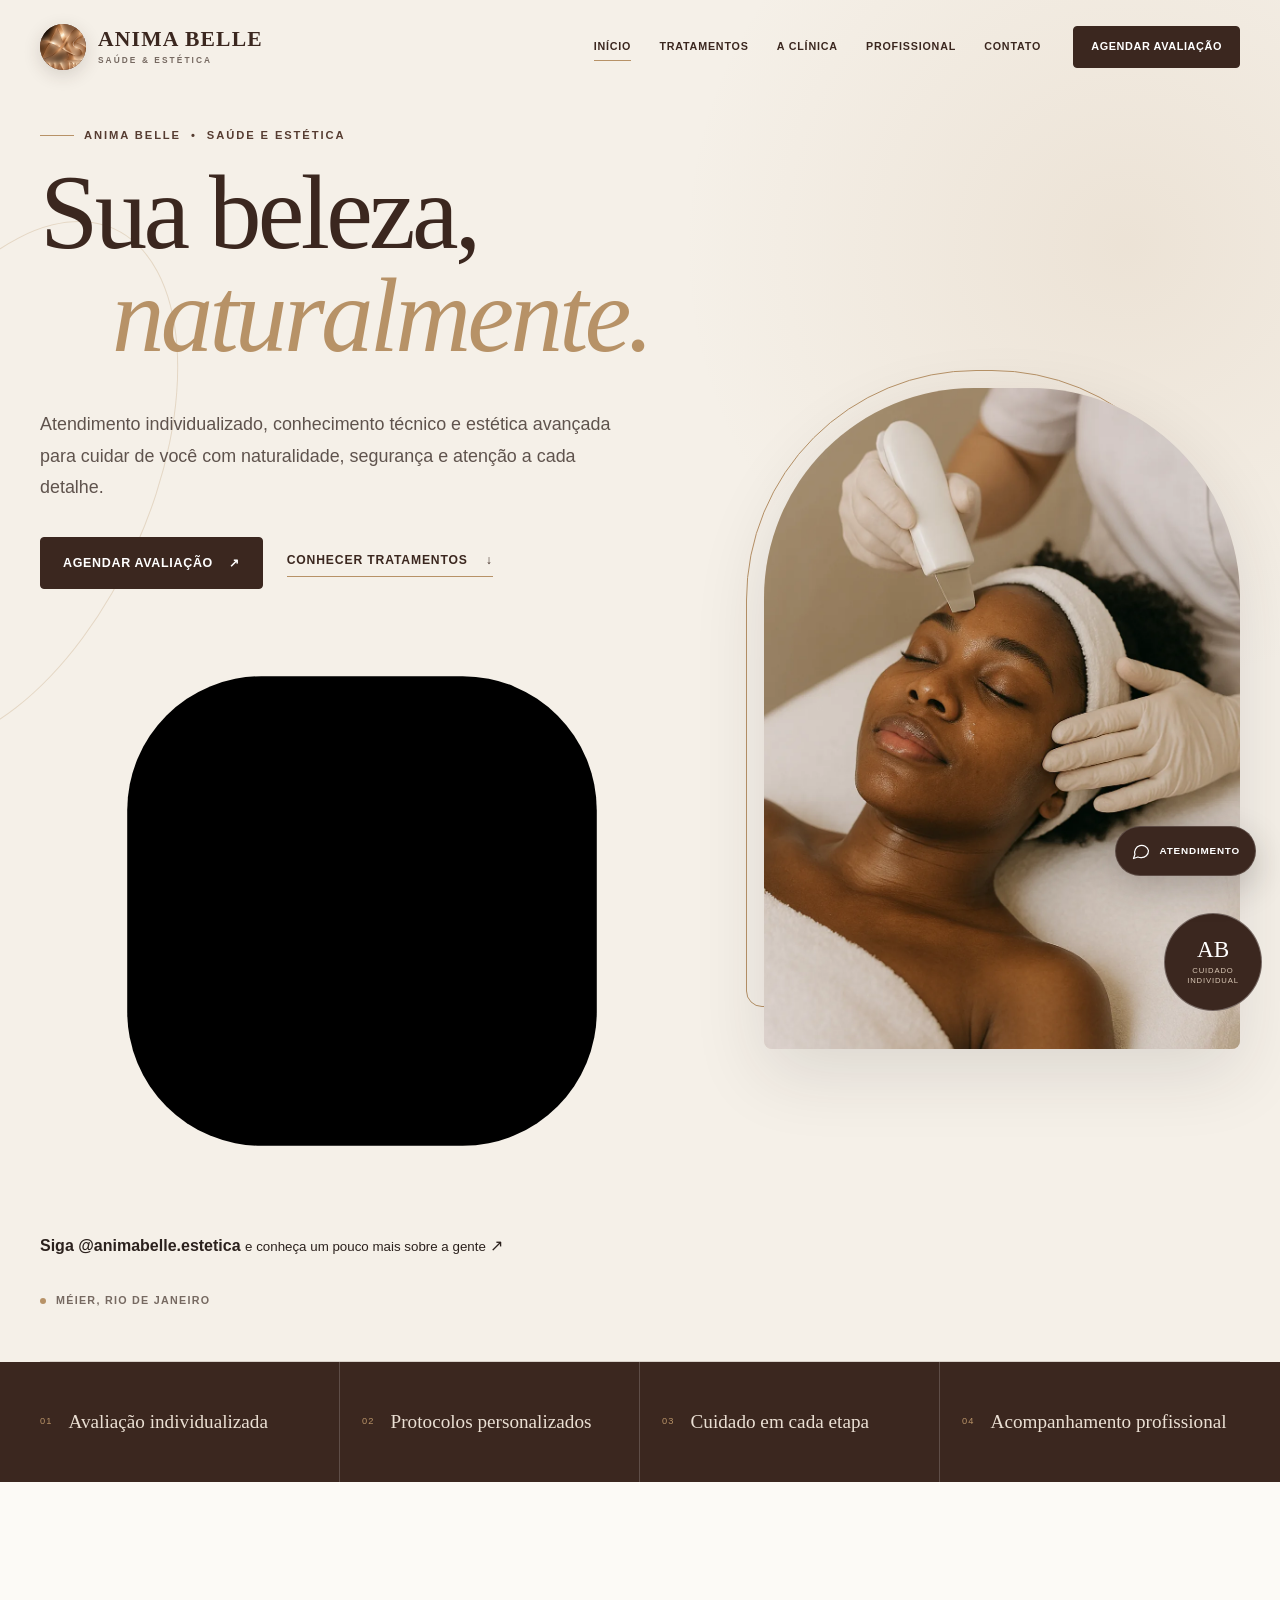
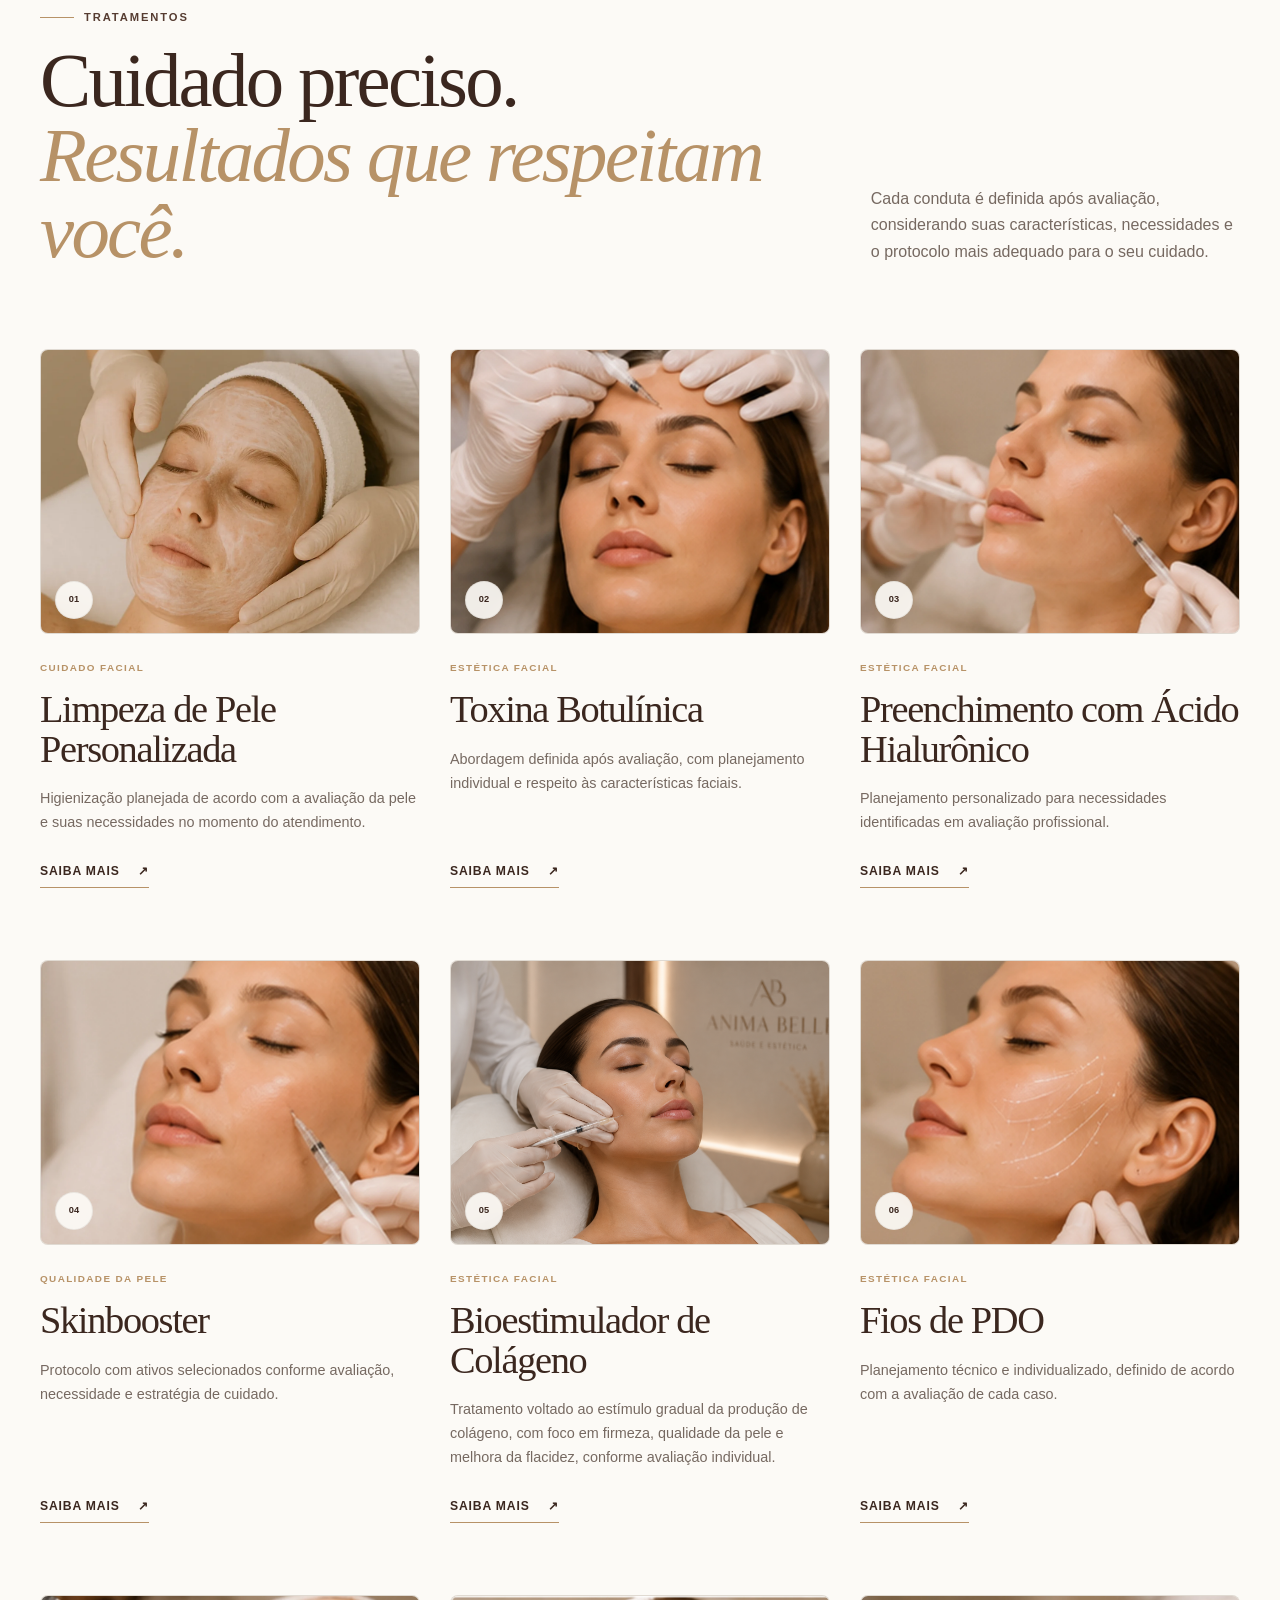
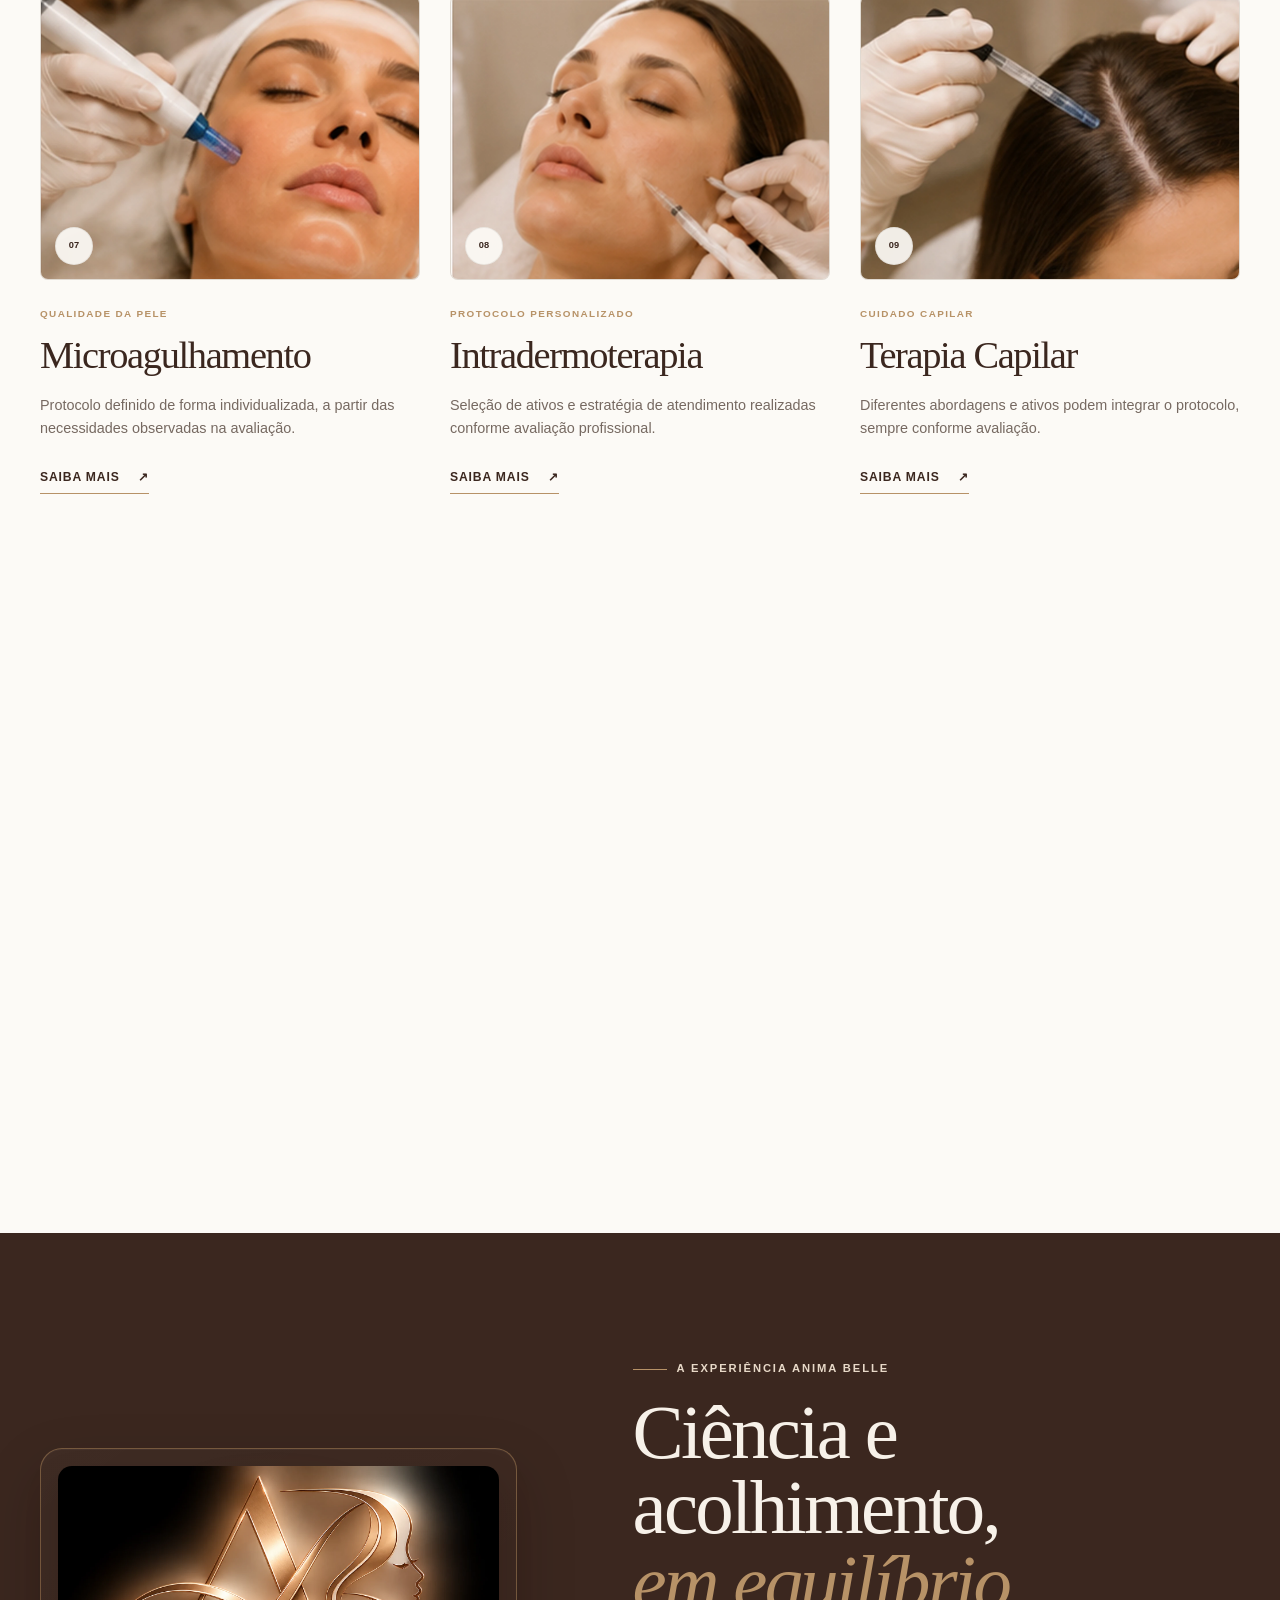
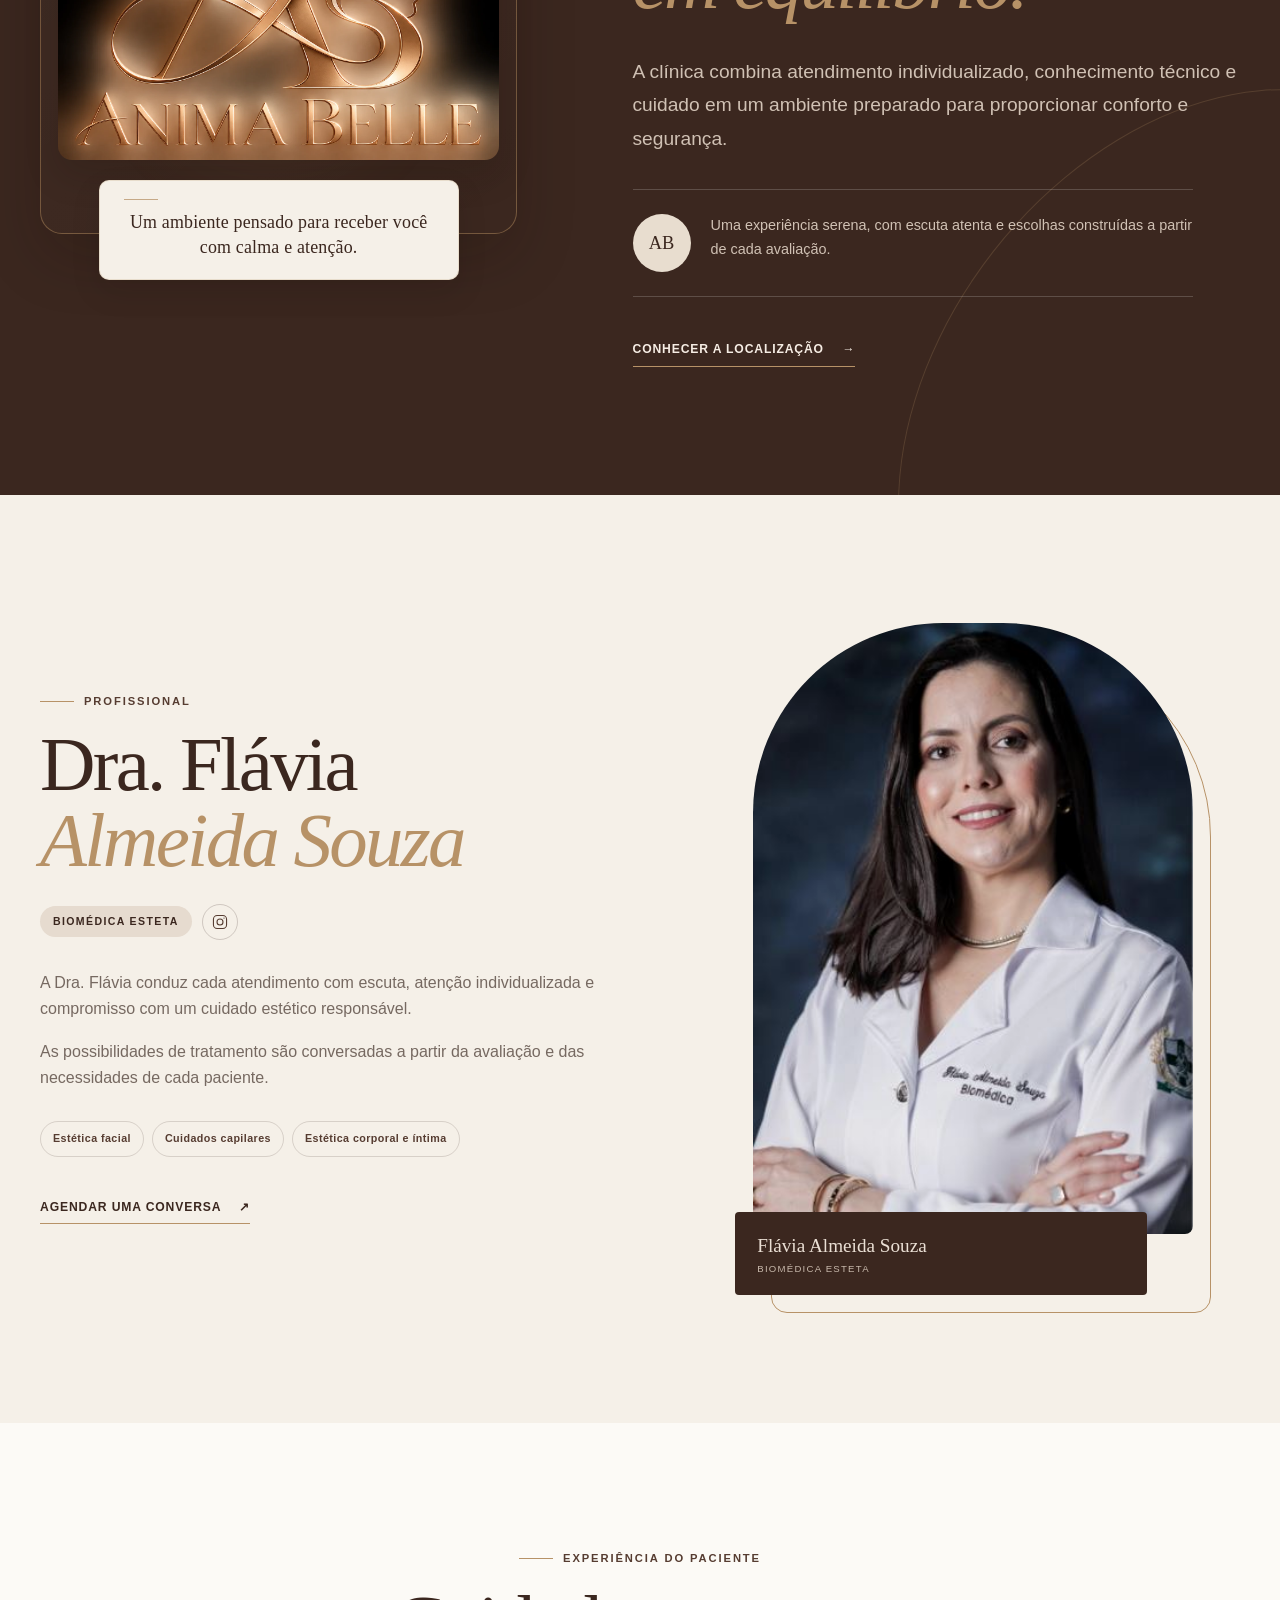
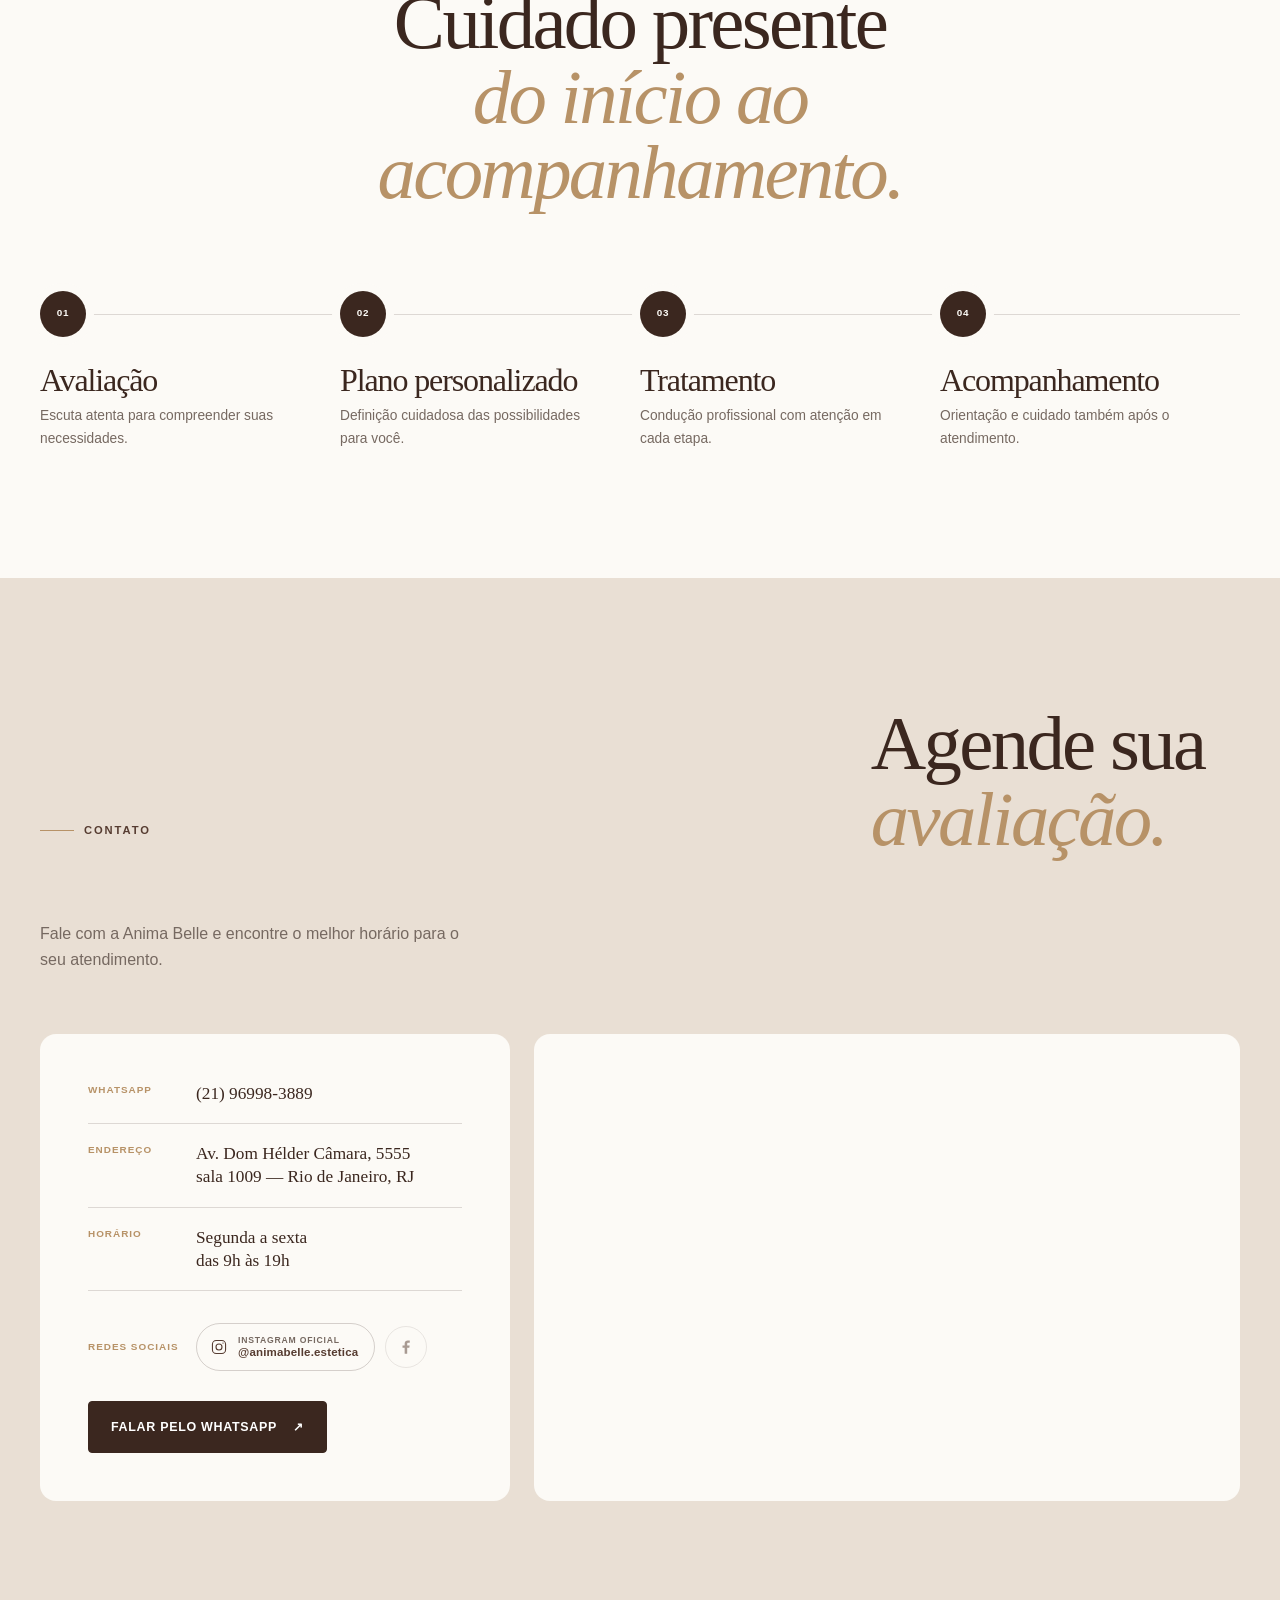
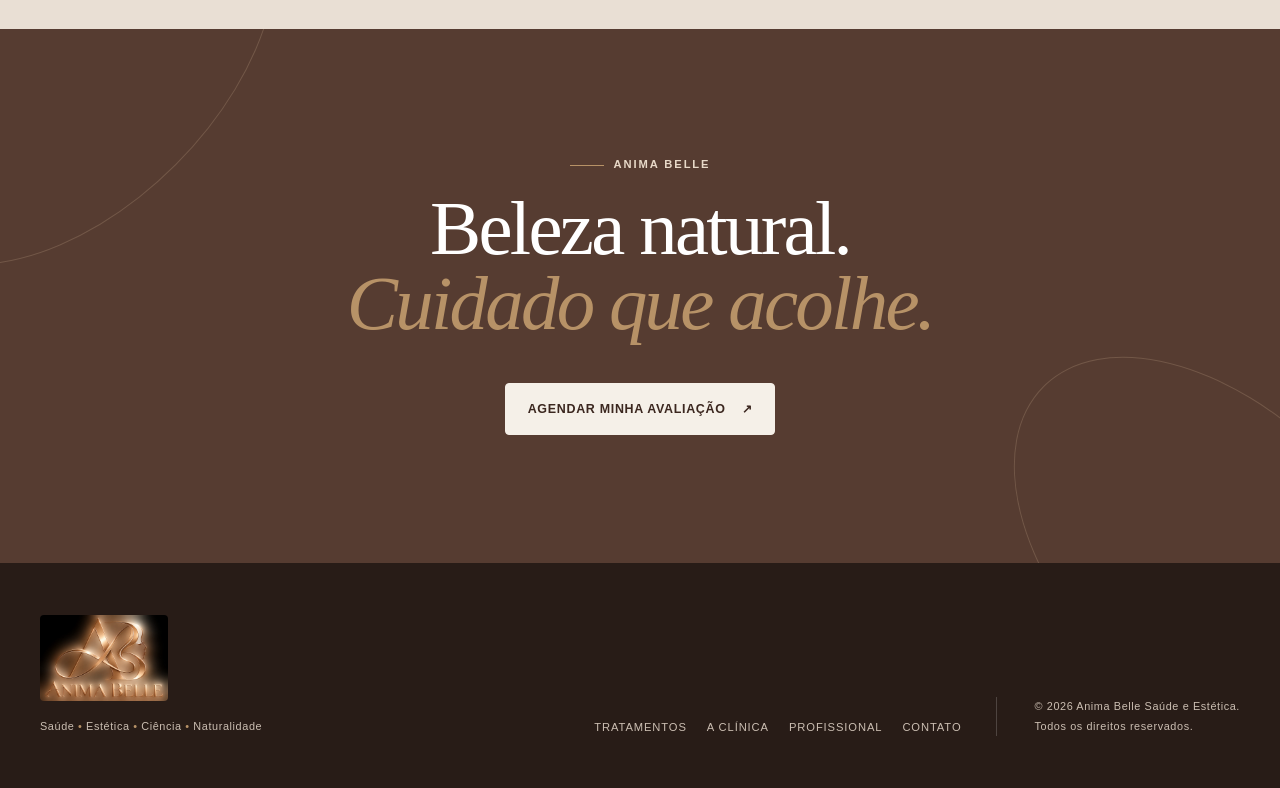
==== commit 73c3e4c6: "Update index.html" ====
--- a/index.html
+++ b/index.html
@@ -102,6 +102,20 @@
             <a class="button wa-link" href="#" target="_blank" rel="noopener" data-wa-message="Olá! Gostaria de agendar uma avaliação na Anima Belle.">Agendar avaliação <span aria-hidden="true">↗</span></a>
             <a class="text-link" href="#tratamentos">Conhecer tratamentos <span aria-hidden="true">↓</span></a>
           </div>
+          <a class="hero-instagram-link" data-social="instagramClinica" role="link" aria-label="Seguir a Anima Belle no Instagram" aria-disabled="true" tabindex="0">
+            <span class="hero-instagram-icon" aria-hidden="true">
+              <svg viewBox="0 0 24 24" focusable="false">
+                <rect x="3.25" y="3.25" width="17.5" height="17.5" rx="5"></rect>
+                <circle cx="12" cy="12" r="4"></circle>
+                <circle cx="17.35" cy="6.75" r="0.85"></circle>
+              </svg>
+            </span>
+            <span class="hero-instagram-copy">
+              <strong>Siga @animabelle.estetica</strong>
+              <small>e conheça um pouco mais sobre a gente</small>
+            </span>
+            <span class="hero-instagram-arrow" aria-hidden="true">↗</span>
+          </a>
           <p class="hero-note"><span aria-hidden="true"></span> Méier, Rio de Janeiro</p>
         </div>
 
@@ -485,6 +499,7 @@
           <div class="chat-actions">
             <button type="button" class="chat-option" data-action="agendar">Agendar avaliação <span>→</span></button>
             <button type="button" class="chat-option" data-action="servicos">Conhecer tratamentos <span>→</span></button>
+            <a class="chat-option" data-social="instagramClinica" role="link" aria-label="Conhecer o Instagram oficial da Anima Belle" aria-disabled="true" tabindex="0">Conhecer nosso Instagram <span>↗</span></a>
             <button type="button" class="chat-option chat-option--accent" data-action="whatsapp">Falar no WhatsApp <span>↗</span></button>
           </div>
         </div>
